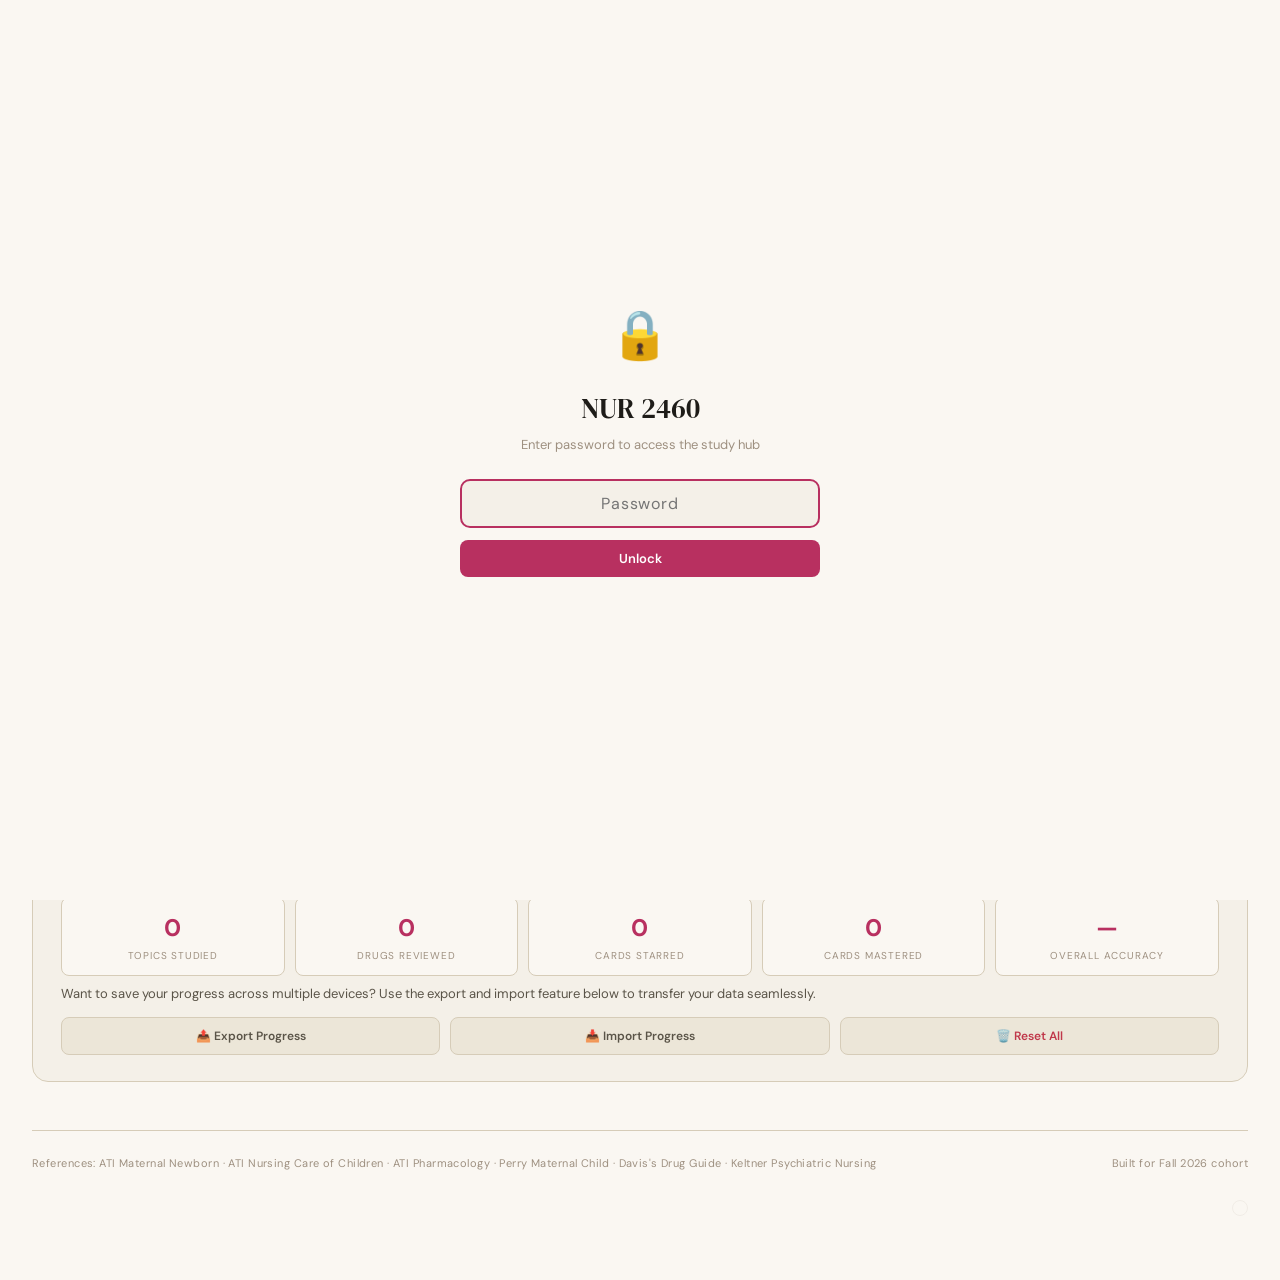
==== index.html @ 28a0376a "Add files via upload" ====
<!DOCTYPE html>
<html lang="en">
<head>
<meta charset="UTF-8">
<meta name="viewport" content="width=device-width, initial-scale=1.0, viewport-fit=cover">
<title>NUR 2460 · Family Nursing Care</title>
<link href="https://fonts.googleapis.com/css2?family=DM+Serif+Display:ital,wght@0,400;1,400&family=DM+Sans:wght@300;400;500;600;700&display=swap" rel="stylesheet">
<style>
:root {
  --bg: #0f1117;
  --surface: #181c27;
  --surface2: #1e2336;
  --border: #2a3050;
  --text: #e8eaf2;
  --text2: #8b92b8;
  --text3: #555e85;
  --accent: #e8527a;
  --accent2: #c97aac;
  --green: #3db87a;
  --red: #e05c6a;
  --amber: #e8a838;
  --teal: #2fbfbf;
}

[data-theme="light"] {
  --bg: #faf7f2;
  --surface: #f4f0e8;
  --surface2: #ece6d8;
  --border: #d6ccb8;
  --text: #1e1c18;
  --text2: #5a5448;
  --text3: #9e9080;
  --accent: #b83060;
  --accent2: #8b3e6e;
  --green: #1a9157;
  --red: #c0384a;
  --amber: #b87418;
  --teal: #177f7f;
}

* { box-sizing: border-box; margin: 0; padding: 0; }

html, body {
  background: var(--bg);
  color: var(--text);
  font-family: 'DM Sans', system-ui, -apple-system, sans-serif;
  min-height: 100vh;
  font-weight: 400;
  line-height: 1.5;
  overflow-x: hidden;
  -webkit-text-size-adjust: 100%;
  transition: background 0.2s, color 0.2s;
}

.bg-deco {
  position: fixed; inset: 0; z-index: 0;
  pointer-events: none; overflow: hidden;
}
.bg-deco::before, .bg-deco::after {
  content: ''; position: absolute;
  border-radius: 50%; filter: blur(120px);
  opacity: 0.18;
}
.bg-deco::before {
  top: -10%; right: -5%;
  width: 500px; height: 500px;
  background: var(--accent);
}
.bg-deco::after {
  bottom: -15%; left: -8%;
  width: 480px; height: 480px;
  background: var(--accent2);
}
[data-theme="light"] .bg-deco::before,
[data-theme="light"] .bg-deco::after { opacity: 0.12; }

.wrap {
  position: relative; z-index: 1;
  max-width:100%;
  margin: 0 auto;
  padding: 48px 32px 64px;
;box-sizing:border-box}

.topbar {
  display: flex;
  justify-content: space-between;
  align-items: center;
  margin-bottom: 60px;
}

.brand {
  display: flex;
  align-items: center;
  gap: 10px;
  font-size: 12px;
  font-weight: 600;
  letter-spacing: 0.12em;
  text-transform: uppercase;
  color: var(--text3);
}
.brand-dot {
  width: 8px; height: 8px;
  border-radius: 50%;
  background: var(--accent);
  box-shadow: 0 0 12px var(--accent);
}

.theme-toggle {
  background: var(--surface);
  border: 1px solid var(--border);
  color: var(--text2);
  padding: 8px 14px;
  border-radius: 999px;
  font-family: inherit;
  font-size: 12px;
  font-weight: 600;
  cursor: pointer;
  display: flex;
  align-items: center;
  gap: 8px;
  letter-spacing: 0.04em;
  transition: all 0.15s;
}
.theme-toggle:hover {
  border-color: var(--accent);
  color: var(--text);
}
.toggle-icon { font-size: 13px; }

.hero {
  margin-bottom: 56px;
}
.course-code {
  font-size: 13px;
  font-weight: 600;
  color: var(--accent);
  letter-spacing: 0.18em;
  text-transform: uppercase;
  margin-bottom: 14px;
}
.hero h1 {
  font-family: 'DM Serif Display', serif;
  font-size: clamp(40px, 6vw, 64px);
  font-weight: 400;
  line-height: 1.05;
  letter-spacing: -0.02em;
  margin-bottom: 16px;
  color: var(--text);
}
.hero h1 em {
  font-style: italic;
  color: var(--accent);
}
.hero .desc {
  font-size: 16px;
  color: var(--text2);
  max-width: 640px;
  line-height: 1.65;
}

.section-label {
  font-size: 11px;
  font-weight: 600;
  letter-spacing: 0.14em;
  text-transform: uppercase;
  color: var(--text3);
  margin-bottom: 18px;
  padding-bottom: 12px;
  border-bottom: 1px solid var(--border);
}

.cards {
  display: grid;
  grid-template-columns: repeat(auto-fit, minmax(280px, 1fr));
  gap: 18px;
  margin-bottom: 48px;
}

.card {
  background: var(--surface);
  border: 1px solid var(--border);
  border-radius: 16px;
  padding: 28px 26px 26px;
  text-decoration: none;
  color: var(--text);
  display: flex;
  flex-direction: column;
  position: relative;
  overflow: hidden;
  transition: all 0.2s;
}
.card::after {
  content: '';
  position: absolute;
  inset: 0;
  border-radius: 16px;
  border: 1px solid transparent;
  pointer-events: none;
  transition: border-color 0.2s;
}
.card:hover {
  transform: translateY(-2px);
  background: var(--surface2);
}
.card:hover::after {
  border-color: var(--accent);
}

.card-icon {
  width: 42px; height: 42px;
  border-radius: 11px;
  display: flex;
  align-items: center;
  justify-content: center;
  font-size: 20px;
  margin-bottom: 18px;
  background: rgba(232, 82, 122, 0.12);
  color: var(--accent);
  border: 1px solid rgba(232, 82, 122, 0.22);
}
[data-theme="light"] .card-icon {
  background: rgba(184, 48, 96, 0.10);
  border-color: rgba(184, 48, 96, 0.22);
}

.card-title {
  font-size: 18px;
  font-weight: 600;
  margin-bottom: 8px;
  color: var(--text);
}
.card-desc {
  font-size: 13.5px;
  color: var(--text2);
  line-height: 1.55;
  margin-bottom: 22px;
  flex: 1;
}

.card-footer {
  display: flex;
  justify-content: space-between;
  align-items: center;
  padding-top: 16px;
  border-top: 1px solid var(--border);
}
.card-meta {
  font-size: 11px;
  font-weight: 600;
  color: var(--text3);
  letter-spacing: 0.08em;
  text-transform: uppercase;
}
.card-arrow {
  font-size: 18px;
  color: var(--text3);
  transition: all 0.2s;
}
.card:hover .card-arrow {
  color: var(--accent);
  transform: translateX(4px);
}

.card.coming-soon {
  opacity: 0.55;
  cursor: not-allowed;
  pointer-events: none;
}
.card.coming-soon .card-icon {
  background: var(--surface2);
  color: var(--text3);
  border-color: var(--border);
}
.coming-pill {
  display: inline-block;
  font-size: 9px;
  font-weight: 700;
  letter-spacing: 0.1em;
  padding: 3px 8px;
  border-radius: 4px;
  background: var(--surface2);
  color: var(--text3);
  border: 1px solid var(--border);
  margin-left: 8px;
  vertical-align: middle;
  text-transform: uppercase;
}

/* Discreet quiz hub link — sits at very bottom of page, only visible when scrolled to bottom */
.secret-circle {
  display: block;
  width: 16px;
  height: 16px;
  border-radius: 50%;
  background: transparent;
  border: 1px solid var(--text3);
  opacity: 0.1;
  text-decoration: none;
  margin: 28px 0 0 auto;
  mix-blend-mode: difference;
  transition: opacity 0.25s, transform 0.25s, border-color 0.25s;
}
.secret-circle:hover {
  opacity: 0.7;
  transform: scale(1.25);
  mix-blend-mode: normal;
  border-color: var(--accent);
}

.exams {
  background: var(--surface);
  border: 1px solid var(--border);
  border-radius: 16px;
  padding: 26px 28px;
  margin-bottom: 32px;
}
.exams-grid {
  display: grid;
  grid-template-columns: repeat(auto-fit, minmax(180px, 1fr));
  gap: 14px;
  margin-top: 16px;
}
.exam-item {
  padding: 14px 16px;
  background: var(--bg);
  border: 1px solid var(--border);
  border-radius: 10px;
}
.exam-num {
  font-size: 10px;
  font-weight: 700;
  letter-spacing: 0.14em;
  text-transform: uppercase;
  color: var(--accent);
  margin-bottom: 6px;
}
.exam-topics {
  font-size: 12px;
  color: var(--text2);
  line-height: 1.5;
}

footer {
  margin-top: 48px;
  padding-top: 24px;
  border-top: 1px solid var(--border);
  display: flex;
  justify-content: space-between;
  align-items: center;
  font-size: 11px;
  color: var(--text3);
  letter-spacing: 0.04em;
  flex-wrap: wrap;
  gap: 8px;
}
footer a {
  color: var(--text2);
  text-decoration: none;
  border-bottom: 1px dotted var(--text3);
}
footer a:hover { color: var(--accent); border-color: var(--accent); }

@media (max-width: 600px) {
  .wrap { padding: 24px 16px 40px; }
  .topbar { margin-bottom: 32px; }
  .hero { margin-bottom: 32px; }
  .exams { padding: 18px 18px; }
  .sync-section { padding: 20px 18px; }
  .card { padding: 24px 22px; }
  .bg-deco::before { width: 280px; height: 280px; filter: blur(80px); }
  .bg-deco::after { width: 260px; height: 260px; filter: blur(80px); }
  .progress-summary { grid-template-columns: repeat(auto-fit, minmax(120px, 1fr)); }
  .sync-row { gap: 8px; }
  .sync-btn { font-size: 11px; padding: 10px 12px; }
}


/* Sync/Progress section */
.sync-section{background:var(--surface);border:1px solid var(--border);border-radius:16px;padding:26px 28px;margin-bottom:32px}
.sync-row{display:flex;gap:10px;margin-top:14px;flex-wrap:wrap}
.sync-btn{background:var(--surface2);border:1px solid var(--border);color:var(--text2);font-family:inherit;font-size:12px;font-weight:600;padding:10px 18px;border-radius:8px;cursor:pointer;transition:all .15s;display:flex;align-items:center;gap:8px;flex:1;justify-content:center}
.sync-btn:hover{border-color:var(--accent);color:var(--accent)}
.sync-btn.danger{color:var(--red)}
.sync-btn.danger:hover{border-color:var(--red)}
.sync-modal{display:none;position:fixed;inset:0;background:rgba(0,0,0,.6);backdrop-filter:blur(4px);z-index:10000;align-items:center;justify-content:center;padding:20px}
.sync-modal.show{display:flex}
.sync-modal-box{background:var(--surface);border:1px solid var(--border);border-radius:16px;padding:28px;max-width:500px;width:100%;max-height:80vh;overflow-y:auto}
.sync-modal-title{font-family:'DM Serif Display',serif;font-size:22px;margin-bottom:6px}
.sync-modal-sub{font-size:12px;color:var(--text3);margin-bottom:16px}
.sync-textarea{width:100%;min-height:120px;background:var(--bg);border:1px solid var(--border);color:var(--text);font-family:'DM Sans',monospace;font-size:11px;padding:12px;border-radius:8px;resize:vertical;outline:0;transition:border-color .2s}
.sync-textarea:focus{border-color:var(--accent)}
.sync-modal-actions{display:flex;gap:8px;margin-top:14px;justify-content:flex-end}
.sync-modal-btn{font-family:inherit;font-size:12px;font-weight:600;padding:8px 20px;border-radius:8px;cursor:pointer;transition:all .15s;border:1px solid var(--border);background:var(--surface2);color:var(--text2)}
.sync-modal-btn:hover{border-color:var(--accent);color:var(--accent)}
.sync-modal-btn.primary{background:var(--accent);border-color:var(--accent);color:#fff}
.sync-modal-btn.primary:hover{opacity:.9}
.sync-status{font-size:11px;margin-top:10px;padding:8px 12px;border-radius:6px;display:none}
.sync-status.success{display:block;background:rgba(61,184,122,.12);color:var(--green);border:1px solid rgba(61,184,122,.25)}
.sync-status.error{display:block;background:rgba(224,92,106,.12);color:var(--red);border:1px solid rgba(224,92,106,.25)}
.progress-summary{margin-top:14px;display:grid;grid-template-columns:repeat(auto-fit,minmax(140px,1fr));gap:10px}
.progress-item{background:var(--bg);border:1px solid var(--border);border-radius:8px;padding:12px 14px;text-align:center}
.progress-item-num{font-size:24px;font-weight:700;color:var(--accent)}
.progress-item-label{font-size:10px;color:var(--text3);margin-top:2px;text-transform:uppercase;letter-spacing:.08em}

/* Password Gate */
.pw-gate{position:fixed;inset:0;background:var(--bg);z-index:9999;display:flex;align-items:center;justify-content:center;flex-direction:column;gap:20px;padding:20px}
.pw-gate.hidden{display:none}
.pw-box{text-align:center;max-width:360px;width:100%}
.pw-emoji{font-size:48px;margin-bottom:16px}
.pw-title{font-family:'DM Serif Display',serif;font-size:28px;color:var(--text);margin-bottom:6px}
.pw-sub{font-size:13px;color:var(--text3);margin-bottom:24px}
.pw-input{width:100%;background:var(--surface);border:2px solid var(--border);color:var(--text);padding:12px 16px;border-radius:10px;font-family:inherit;font-size:16px;outline:0;transition:border-color .2s;text-align:center;letter-spacing:.05em}
.pw-input:focus{border-color:var(--accent)}
.pw-input.wrong{border-color:var(--red);animation:shake .4s}
.pw-btn{margin-top:12px;background:var(--accent);border:none;color:#fff;font-family:inherit;font-size:13px;font-weight:600;padding:10px 32px;border-radius:8px;cursor:pointer;transition:all .15s;width:100%}
.pw-btn:hover{opacity:.9;transform:translateY(-1px)}
.pw-error{font-size:11px;color:var(--red);margin-top:8px;min-height:16px}
@keyframes shake{0%,100%{transform:translateX(0)}20%,60%{transform:translateX(-8px)}40%,80%{transform:translateX(8px)}}
</style>
</head>
<body>
<div class="pw-gate" id="pwGate">
  <div class="pw-box">
    <div class="pw-emoji">🔒</div>
    <div class="pw-title">NUR 2460</div>
    <div class="pw-sub">Enter password to access the study hub</div>
    <input type="password" class="pw-input" id="pwInput" placeholder="Password" onkeydown="if(event.key==='Enter')checkPw()">
    <button class="pw-btn" onclick="checkPw()">Unlock</button>
    <div class="pw-error" id="pwError"></div>
  </div>
</div>

<div class="bg-deco"></div>
<div class="wrap">

  <div class="topbar">
    <div class="brand">
      <span class="brand-dot"></span>
      <span>Study Hub</span>
    </div>
    <button class="theme-toggle" id="themeToggle" onclick="toggleTheme()">
      <span class="toggle-icon" id="themeIcon">☀️</span>
      <span id="themeLabel">Light</span>
    </button>
  </div>

  <div class="hero">
    <div class="course-code">NUR 2460 · Fall 2026</div>
    <h1>Family Nursing <em>Care</em></h1>
    <p class="desc">Obstetric, gynecologic, pediatric, and behavioral health content for the registered nurse providing family-centered care. ATI-aligned with Perry, Davis's Drug Guide, and Keltner supplemental enrichment.</p>
    <p style="font-size:13px;color:var(--text3);margin-top:8px;font-style:italic">Lock in!😴 - Sleepy Ius</p>
  </div>

  <div class="section-label">Study Tools</div>
  <div class="cards">

    <a class="card" href="NUR2460StudyTool.html">
      <div class="card-icon">📚</div>
      <div class="card-title">Study Tool</div>
      <div class="card-desc">42+ clinical topics across Exams 1-4. Six-tab modal system with assessment, diagnostics, PCC, meds &amp; education, and ADPIE. ATI + SUPP sourced with tagged content.</div>
      <div class="card-footer">
        <span class="card-meta">42+ Topics · Exams 1–4</span>
        <span class="card-arrow">→</span>
      </div>
    </a>

    <a class="card" href="NUR2460Flashcards.html">
      <div class="card-icon">🗃️</div>
      <div class="card-title">Flashcards</div>
      <div class="card-desc">195 high-yield Q&amp;A cards with source tags (ATI / SUPP / Both). Browse all in grid view or study with Anki-style swipe cards. Filter by exam and topic.</div>
      <div class="card-footer">
        <span class="card-meta">195 Cards · Grid + Study Mode</span>
        <span class="card-arrow">→</span>
      </div>
    </a>

    <a class="card" href="NUR2460Pharmacology.html">
      <div class="card-icon">💊</div>
      <div class="card-title">Pharmacology</div>
      <div class="card-desc">67 ATI-style drug cards organized by exam with ATI &amp; Davis enrichment. Each card covers action, use, complications, administration, contraindications, nursing interventions, interactions, and client education.</div>
      <div class="card-footer">
        <span class="card-meta">67 Drugs · 19 Categories</span>
        <span class="card-arrow">→</span>
      </div>
    </a>

  </div>

  <div class="sync-section">
    <div class="section-label" style="border:none; padding:0; margin:0;">Progress & Sync</div>
    <div class="progress-summary" id="progressSummary"></div>
    <p style="font-size:13px;color:var(--text2);margin:8px 0 12px;line-height:1.5">Want to save your progress across multiple devices? Use the export and import feature below to transfer your data seamlessly.</p>
    <div class="sync-row">
      <button class="sync-btn" onclick="exportProgress()">📤 Export Progress</button>
      <button class="sync-btn" onclick="showImportModal()">📥 Import Progress</button>
      <button class="sync-btn danger" onclick="confirmReset()">🗑️ Reset All</button>
    </div>
  </div>

  <div class="sync-modal" id="exportModal" onclick="if(event.target===this)this.classList.remove('show')">
    <div class="sync-modal-box">
      <div class="sync-modal-title">Export Progress</div>
      <div class="sync-modal-sub">Copy this code and save it, or paste it on another device to restore your progress.</div>
      <textarea class="sync-textarea" id="exportData" readonly onclick="this.select()"></textarea>
      <div class="sync-modal-actions">
        <button class="sync-modal-btn" onclick="document.getElementById('exportModal').classList.remove('show')">Close</button>
        <button class="sync-modal-btn primary" onclick="copyExport()">📋 Copy to Clipboard</button>
      </div>
      <div class="sync-status" id="exportStatus"></div>
    </div>
  </div>

  <div class="sync-modal" id="importModal" onclick="if(event.target===this)this.classList.remove('show')">
    <div class="sync-modal-box">
      <div class="sync-modal-title">Import Progress</div>
      <div class="sync-modal-sub">Paste your exported progress code below to restore your data on this device.</div>
      <textarea class="sync-textarea" id="importData" placeholder="Paste your progress code here..."></textarea>
      <div class="sync-modal-actions">
        <button class="sync-modal-btn" onclick="document.getElementById('importModal').classList.remove('show')">Cancel</button>
        <button class="sync-modal-btn primary" onclick="importProgress()">📥 Import & Restore</button>
      </div>
      <div class="sync-status" id="importStatus"></div>
    </div>
  </div>

  <footer>
    <div>References: ATI Maternal Newborn · ATI Nursing Care of Children · ATI Pharmacology · Perry Maternal Child · Davis's Drug Guide · Keltner Psychiatric Nursing</div>
    <div>Built for Fall 2026 cohort</div>
  </footer>

  <a class="secret-circle" href="quiz-hub.html" aria-label="Quiz Hub"></a>

</div>

<script>
function toggleTheme() {
  const isLight = document.documentElement.getAttribute('data-theme') === 'light';
  if (isLight) {
    document.documentElement.removeAttribute('data-theme');
    document.getElementById('themeIcon').textContent = '☀️';
    document.getElementById('themeLabel').textContent = 'Light';
    localStorage.setItem('studyTheme', 'dark');
  } else {
    document.documentElement.setAttribute('data-theme', 'light');
    document.getElementById('themeIcon').textContent = '🌙';
    document.getElementById('themeLabel').textContent = 'Dark';
    localStorage.setItem('studyTheme', 'light');
  }
}
(function() {
  const saved = localStorage.getItem('studyTheme');
  const prefersLight = window.matchMedia('(prefers-color-scheme: light)').matches;
  if (saved === 'light' || (!saved && prefersLight)) {
    document.documentElement.setAttribute('data-theme', 'light');
    document.getElementById('themeIcon').textContent = '🌙';
    document.getElementById('themeLabel').textContent = 'Dark';
  }
})();

// Password gate
function checkPw(){
  const input=document.getElementById('pwInput');
  if(input.value==='WakeUpIus'){
    document.getElementById('pwGate').classList.add('hidden');
    sessionStorage.setItem('nur2460_auth','true');
  }else{
    input.classList.add('wrong');
    document.getElementById('pwError').textContent='Wrong password. Try again.';
    setTimeout(()=>input.classList.remove('wrong'),400);
    input.value='';
    input.focus();
  }
}
(function(){
  if(sessionStorage.getItem('nur2460_auth')==='true'){
    document.getElementById('pwGate').classList.add('hidden');
  }else{
    document.getElementById('pwInput').focus();
  }
})();


// ═══ PROGRESS SYNC ═══
const SYNC_KEYS=['studyTheme','nur2460_progress','nur2460_pharm_progress','nur2460_fc_stars','nur2460_fc_mastery','nur2460_fc_accuracy'];

function getProgressStats(){
  let stats={studyTopics:0,pharmDrugs:0,fcStars:0,fcMastered:0,fcAccTotal:0};
  try{
    const sp=JSON.parse(localStorage.getItem('nur2460_progress')||'{}');
    stats.studyTopics=Object.values(sp).filter(v=>v).length;
  }catch(e){}
  try{
    const pp=JSON.parse(localStorage.getItem('nur2460_pharm_progress')||'{}');
    stats.pharmDrugs=Object.values(pp).filter(v=>v).length;
  }catch(e){}
  try{
    const fc=JSON.parse(localStorage.getItem('nur2460_fc_stars')||'{}');
    stats.fcStars=Object.values(fc).filter(v=>v).length;
  }catch(e){}
  try{
    const fm=JSON.parse(localStorage.getItem('nur2460_fc_mastery')||'{}');
    stats.fcMastered=Object.values(fm).filter(v=>v>=3).length;
  }catch(e){}
  try{
    const fa=JSON.parse(localStorage.getItem('nur2460_fc_accuracy')||'{}');
    let tr=0,tt=0;Object.values(fa).forEach(v=>{tr+=v.r||0;tt+=(v.r||0)+(v.w||0)});
    stats.fcAccTotal=tt?Math.round(tr/tt*100):0;
  }catch(e){}
  return stats;
}

function renderProgressSummary(){
  const s=getProgressStats();
  const el=document.getElementById('progressSummary');
  if(!el)return;
  el.innerHTML=
    '<div class="progress-item"><div class="progress-item-num">'+s.studyTopics+'</div><div class="progress-item-label">Topics Studied</div></div>'+
    '<div class="progress-item"><div class="progress-item-num">'+s.pharmDrugs+'</div><div class="progress-item-label">Drugs Reviewed</div></div>'+
    '<div class="progress-item"><div class="progress-item-num">'+s.fcStars+'</div><div class="progress-item-label">Cards Starred</div></div>'+
    '<div class="progress-item"><div class="progress-item-num">'+s.fcMastered+'</div><div class="progress-item-label">Cards Mastered</div></div>'+
    '<div class="progress-item"><div class="progress-item-num">'+(s.fcAccTotal?s.fcAccTotal+'%':'—')+'</div><div class="progress-item-label">Overall Accuracy</div></div>';
}

function exportProgress(){
  const data={};
  data._exportDate=new Date().toISOString();
  data._version='NUR2460_v1';
  SYNC_KEYS.forEach(key=>{
    const val=localStorage.getItem(key);
    if(val!==null) data[key]=val;
  });
  const json=JSON.stringify(data,null,2);
  document.getElementById('exportData').value=json;
  document.getElementById('exportStatus').className='sync-status';
  document.getElementById('exportStatus').textContent='';
  document.getElementById('exportModal').classList.add('show');
}

function copyExport(){
  const ta=document.getElementById('exportData');
  ta.select();
  navigator.clipboard.writeText(ta.value).then(()=>{
    const st=document.getElementById('exportStatus');
    st.className='sync-status success';
    st.textContent='✓ Copied to clipboard! Save this somewhere safe or paste on another device.';
  }).catch(()=>{
    document.execCommand('copy');
    const st=document.getElementById('exportStatus');
    st.className='sync-status success';
    st.textContent='✓ Copied! Save this somewhere safe.';
  });
}

function showImportModal(){
  document.getElementById('importData').value='';
  document.getElementById('importStatus').className='sync-status';
  document.getElementById('importStatus').textContent='';
  document.getElementById('importModal').classList.add('show');
}

function importProgress(){
  const raw=document.getElementById('importData').value.trim();
  const st=document.getElementById('importStatus');
  if(!raw){
    st.className='sync-status error';
    st.textContent='Please paste your progress code first.';
    return;
  }
  try{
    const data=JSON.parse(raw);
    if(!data._version||!data._version.startsWith('NUR2460')){
      st.className='sync-status error';
      st.textContent='Invalid progress code. Make sure you copied the full export.';
      return;
    }
    let restored=0;
    SYNC_KEYS.forEach(key=>{
      if(data[key]!==undefined){
        localStorage.setItem(key,data[key]);
        restored++;
      }
    });
    st.className='sync-status success';
    st.textContent='✓ Restored '+restored+' settings! Originally exported on '+new Date(data._exportDate).toLocaleDateString()+'. Refresh the page to see changes.';
    renderProgressSummary();
  }catch(e){
    st.className='sync-status error';
    st.textContent='Could not parse the progress code. Make sure you copied the entire text.';
  }
}

function confirmReset(){
  if(!confirm('This will erase ALL your study progress, drug reviews, starred cards, mastery tiers, accuracy data, and theme preference. This cannot be undone.\n\nAre you sure?')) return;
  if(!confirm('Really? Export your progress first if you want to save it.')) return;
  SYNC_KEYS.forEach(key=>localStorage.removeItem(key));
  renderProgressSummary();
  alert('All progress has been reset.');
}

// Render on load
renderProgressSummary();
</script>
</body>
</html>
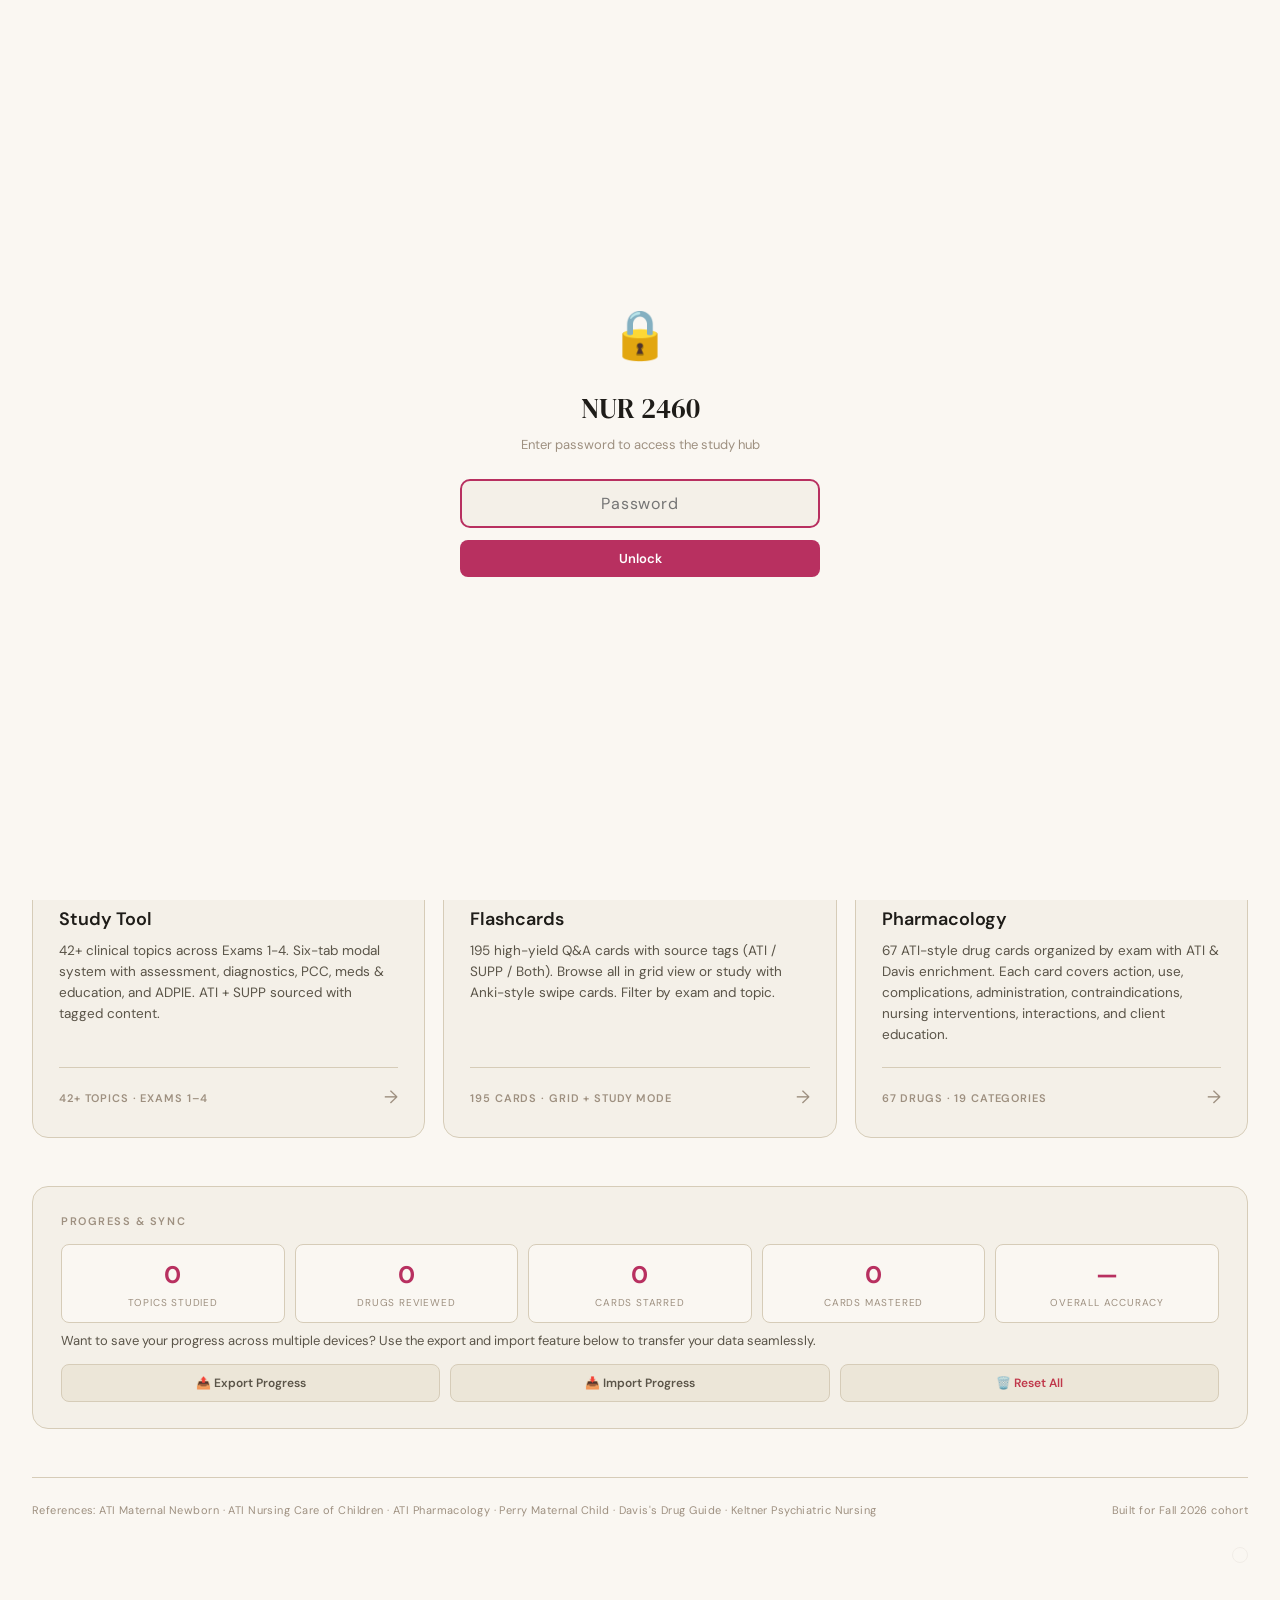
==== commit 02cbcc0e: "Add files via upload" ====
--- a/index.html
+++ b/index.html
@@ -416,6 +416,43 @@
 .pw-btn:hover{opacity:.9;transform:translateY(-1px)}
 .pw-error{font-size:11px;color:var(--red);margin-top:8px;min-height:16px}
 @keyframes shake{0%,100%{transform:translateX(0)}20%,60%{transform:translateX(-8px)}40%,80%{transform:translateX(8px)}}
+
+/* Universal Search */
+.search-wrap{position:relative;margin:24px 0 32px}
+.search-input{width:100%;padding:14px 18px 14px 44px;background:var(--surface);border:1px solid var(--border);border-radius:12px;color:var(--text);font-family:inherit;font-size:16px;outline:none;transition:border-color .15s;box-sizing:border-box}
+.search-input:focus{border-color:var(--accent)}
+.search-input::placeholder{color:var(--text3)}
+.search-icon{position:absolute;left:16px;top:50%;transform:translateY(-50%);font-size:16px;color:var(--text3);pointer-events:none}
+.search-results{position:absolute;top:100%;left:0;right:0;background:var(--surface);border:1px solid var(--border);border-radius:12px;box-shadow:0 8px 32px rgba(0,0,0,.15);max-height:360px;overflow-y:auto;z-index:100;display:none;margin-top:6px}
+.search-results.show{display:block}
+.sr-item{display:flex;align-items:center;gap:12px;padding:12px 16px;cursor:pointer;transition:background .1s;text-decoration:none;color:inherit;border-bottom:1px solid var(--border)}
+.sr-item:last-child{border-bottom:none}
+.sr-item:hover{background:var(--surface2)}
+.sr-type{font-size:9px;font-weight:700;letter-spacing:.08em;text-transform:uppercase;padding:3px 8px;border-radius:4px;flex-shrink:0}
+.sr-type.topic{background:rgba(59,130,246,.15);color:#3b82f6}
+.sr-type.drug{background:rgba(232,82,122,.15);color:#e8527a}
+.sr-name{font-size:14px;font-weight:500;color:var(--text);flex:1}
+.sr-arrow{font-size:14px;color:var(--text3);flex-shrink:0}
+.sr-empty{padding:24px;text-align:center;color:var(--text3);font-size:13px;font-style:italic}
+
+/* Weak Spots Dashboard */
+.weak-spots{margin-bottom:8px}
+.ws-grid{display:grid;grid-template-columns:repeat(auto-fit,minmax(260px,1fr));gap:12px}
+.ws-card{background:var(--surface);border:1px solid var(--border);border-radius:12px;padding:18px 20px;transition:all .15s}
+.ws-card:hover{border-color:var(--accent);box-shadow:0 2px 12px rgba(0,0,0,.06)}
+.ws-card-header{display:flex;align-items:center;justify-content:space-between;margin-bottom:10px}
+.ws-card-title{font-size:13px;font-weight:700;color:var(--text);display:flex;align-items:center;gap:8px}
+.ws-card-count{font-size:22px;font-weight:700;color:var(--accent)}
+.ws-card-subtitle{font-size:12px;color:var(--text3);margin-bottom:12px}
+.ws-items{display:flex;flex-wrap:wrap;gap:6px}
+.ws-item{display:inline-block;padding:5px 12px;background:var(--bg);border:1px solid var(--border);border-radius:6px;font-size:11px;color:var(--text2);text-decoration:none;font-weight:500;transition:all .15s;max-width:200px;overflow:hidden;text-overflow:ellipsis;white-space:nowrap}
+.ws-item:hover{background:var(--accent);color:#fff;border-color:var(--accent)}
+.ws-item.warn{border-color:rgba(245,158,11,.4);color:#f59e0b}
+.ws-item.warn:hover{background:#f59e0b;color:#fff;border-color:#f59e0b}
+.ws-item.danger{border-color:rgba(239,68,68,.3);color:#ef4444}
+.ws-item.danger:hover{background:#ef4444;color:#fff;border-color:#ef4444}
+.ws-empty{padding:20px;text-align:center;color:var(--text3);font-size:13px;font-style:italic}
+@media (max-width:600px){.ws-grid{grid-template-columns:1fr}}
 </style>
 </head>
 <body>
@@ -449,6 +486,19 @@
     <h1>Family Nursing <em>Care</em></h1>
     <p class="desc">Obstetric, gynecologic, pediatric, and behavioral health content for the registered nurse providing family-centered care. ATI-aligned with Perry, Davis's Drug Guide, and Keltner supplemental enrichment.</p>
     <p style="font-size:13px;color:var(--text3);margin-top:8px;font-style:italic">Lock in!😴 - Sleepy Ius</p>
+  </div>
+
+
+  <div class="search-wrap">
+    <span class="search-icon">🔍</span>
+    <input class="search-input" id="hubSearch" type="text" placeholder="Search topics, drugs, flashcards..." autocomplete="off" oninput="hubSearchHandler(this.value)">
+    <div class="search-results" id="hubResults"></div>
+  </div>
+
+
+  <div class="weak-spots" id="weakSpots" style="display:none">
+    <div class="section-label">📋 Focus Areas</div>
+    <div class="ws-grid" id="wsGrid"></div>
   </div>
 
   <div class="section-label">Study Tools</div>
@@ -581,7 +631,7 @@
 
 
 // ═══ PROGRESS SYNC ═══
-const SYNC_KEYS=['studyTheme','nur2460_progress','nur2460_pharm_progress','nur2460_fc_stars','nur2460_fc_mastery','nur2460_fc_accuracy'];
+const SYNC_KEYS=['studyTheme','nur2460_progress','nur2460_pharm_progress','nur2460_fc_stars','nur2460_fc_mastery','nur2460_fc_accuracy','nur2460_fc_schedule'];
 
 function getProgressStats(){
   let stats={studyTopics:0,pharmDrugs:0,fcStars:0,fcMastered:0,fcAccTotal:0};
@@ -683,6 +733,7 @@
     st.className='sync-status success';
     st.textContent='✓ Restored '+restored+' settings! Originally exported on '+new Date(data._exportDate).toLocaleDateString()+'. Refresh the page to see changes.';
     renderProgressSummary();
+    renderWeakSpots();
   }catch(e){
     st.className='sync-status error';
     st.textContent='Could not parse the progress code. Make sure you copied the entire text.';
@@ -699,6 +750,194 @@
 
 // Render on load
 renderProgressSummary();
+
+// ── Universal Search ──────────────────────
+const SEARCH_INDEX = [{"type": "topic", "id": "adapt", "name": "Expected Physiological Changes During Pregnancy", "search": "expected physiological changes during pregnancy", "url": "NUR2460StudyTool.html?topic=adapt"}, {"type": "topic", "id": "prenatal_care", "name": "Prenatal Care", "search": "prenatal care", "url": "NUR2460StudyTool.html?topic=prenatal_care"}, {"type": "topic", "id": "nutrition_pregnancy", "name": "Nutrition During Pregnancy", "search": "nutrition during pregnancy", "url": "NUR2460StudyTool.html?topic=nutrition_pregnancy"}, {"type": "topic", "id": "fetal_assessment", "name": "Assessment of Fetal Well-Being", "search": "assessment of fetal well-being", "url": "NUR2460StudyTool.html?topic=fetal_assessment"}, {"type": "topic", "id": "labor_stages", "name": "Labor and Delivery Processes", "search": "labor and delivery processes", "url": "NUR2460StudyTool.html?topic=labor_stages"}, {"type": "topic", "id": "fetal_monitor_pain", "name": "Pain Management & Fetal Assessment During Labor", "search": "pain management & fetal assessment during labor", "url": "NUR2460StudyTool.html?topic=fetal_monitor_pain"}, {"type": "topic", "id": "nursing_birth", "name": "Nursing Care During Stages of Labor", "search": "nursing care during stages of labor", "url": "NUR2460StudyTool.html?topic=nursing_birth"}, {"type": "topic", "id": "newborn_assess", "name": "Newborn Assessment", "search": "newborn assessment", "url": "NUR2460StudyTool.html?topic=newborn_assess"}, {"type": "topic", "id": "newborn_care", "name": "Nursing Care of Newborns & Newborn Nutrition", "search": "nursing care of newborns & newborn nutrition", "url": "NUR2460StudyTool.html?topic=newborn_care"}, {"type": "topic", "id": "pp_physical", "name": "Postpartum Physiological Adaptations", "search": "postpartum physiological adaptations", "url": "NUR2460StudyTool.html?topic=pp_physical"}, {"type": "topic", "id": "pp_psychosocial", "name": "Baby-Friendly Care & Discharge Teaching", "search": "baby-friendly care & discharge teaching", "url": "NUR2460StudyTool.html?topic=pp_psychosocial"}, {"type": "topic", "id": "bleeding_preg", "name": "Bleeding During Pregnancy", "search": "bleeding during pregnancy", "url": "NUR2460StudyTool.html?topic=bleeding_preg"}, {"type": "topic", "id": "infections_preg", "name": "Maternal Infections", "search": "maternal infections", "url": "NUR2460StudyTool.html?topic=infections_preg"}, {"type": "topic", "id": "medical_conditions", "name": "Cervical Insufficiency, HG, Anemia, GDM, Gestational HTN", "search": "cervical insufficiency, hg, anemia, gdm, gestational htn", "url": "NUR2460StudyTool.html?topic=medical_conditions"}, {"type": "topic", "id": "preterm_prom", "name": "Early Onset of Labor", "search": "early onset of labor", "url": "NUR2460StudyTool.html?topic=preterm_prom"}, {"type": "topic", "id": "therapeutic_proc", "name": "Therapeutic Procedures to Assist with Labor and Delivery", "search": "therapeutic procedures to assist with labor and delivery", "url": "NUR2460StudyTool.html?topic=therapeutic_proc"}, {"type": "topic", "id": "labor_comp", "name": "Complications Related to the Labor Process", "search": "complications related to the labor process", "url": "NUR2460StudyTool.html?topic=labor_comp"}, {"type": "topic", "id": "newborn_comp", "name": "Assessment and Management of Newborn Complications", "search": "assessment and management of newborn complications", "url": "NUR2460StudyTool.html?topic=newborn_comp"}, {"type": "topic", "id": "pp_disorders", "name": "PP Hemorrhage, DVT/PE, Infections, Depression", "search": "pp hemorrhage, dvt/pe, infections, depression", "url": "NUR2460StudyTool.html?topic=pp_disorders"}, {"type": "topic", "id": "contraception", "name": "Family Planning Methods", "search": "family planning methods", "url": "NUR2460StudyTool.html?topic=contraception"}, {"type": "topic", "id": "growth_dev", "name": "Health Promotion: Infant through Adolescent", "search": "health promotion: infant through adolescent", "url": "NUR2460StudyTool.html?topic=growth_dev"}, {"type": "topic", "id": "peds_gi", "name": "Infectious, Structural & Inflammatory GI", "search": "infectious, structural & inflammatory gi", "url": "NUR2460StudyTool.html?topic=peds_gi"}, {"type": "topic", "id": "peds_integ", "name": "Skin Infections, Dermatitis & Burns", "search": "skin infections, dermatitis & burns", "url": "NUR2460StudyTool.html?topic=peds_integ"}, {"type": "topic", "id": "neuro_acute", "name": "Meningitis, Reye Syndrome, Encephalitis, ICP", "search": "meningitis, reye syndrome, encephalitis, icp", "url": "NUR2460StudyTool.html?topic=neuro_acute"}, {"type": "topic", "id": "seizures", "name": "Febrile Seizures, Epilepsy, Status Epilepticus", "search": "febrile seizures, epilepsy, status epilepticus", "url": "NUR2460StudyTool.html?topic=seizures"}, {"type": "topic", "id": "head_injury", "name": "Concussion, Skull Fractures, ICP", "search": "concussion, skull fractures, icp", "url": "NUR2460StudyTool.html?topic=head_injury"}, {"type": "topic", "id": "resp_acute", "name": "Croup, Epiglottitis, RSV, Pneumonia", "search": "croup, epiglottitis, rsv, pneumonia", "url": "NUR2460StudyTool.html?topic=resp_acute"}, {"type": "topic", "id": "asthma", "name": "Classification, Triggers, Peak Flow, Action Plan", "search": "classification, triggers, peak flow, action plan", "url": "NUR2460StudyTool.html?topic=asthma"}, {"type": "topic", "id": "cystic_fibrosis", "name": "Sweat Chloride, Pancreatic Enzymes, CPT", "search": "sweat chloride, pancreatic enzymes, cpt", "url": "NUR2460StudyTool.html?topic=cystic_fibrosis"}, {"type": "topic", "id": "cardio_peds", "name": "CHD, Heart Failure, Kawasaki, Rheumatic Fever", "search": "chd, heart failure, kawasaki, rheumatic fever", "url": "NUR2460StudyTool.html?topic=cardio_peds"}, {"type": "topic", "id": "heme_peds", "name": "Sickle Cell, Anemia, Hemophilia, Leukemia", "search": "sickle cell, anemia, hemophilia, leukemia", "url": "NUR2460StudyTool.html?topic=heme_peds"}, {"type": "topic", "id": "fractures", "name": "Types, Casting, Traction, Compartment Syndrome", "search": "types, casting, traction, compartment syndrome", "url": "NUR2460StudyTool.html?topic=fractures"}, {"type": "topic", "id": "msk_congenital", "name": "DDH, Clubfoot, Scoliosis, CP, Duchenne", "search": "ddh, clubfoot, scoliosis, cp, duchenne", "url": "NUR2460StudyTool.html?topic=msk_congenital"}, {"type": "topic", "id": "endo_peds", "name": "Type 1 DM, DKA, Hypothyroidism, Growth Hormone", "search": "type 1 dm, dka, hypothyroidism, growth hormone", "url": "NUR2460StudyTool.html?topic=endo_peds"}, {"type": "topic", "id": "gu_peds", "name": "Enuresis, UTIs, Structural GU Defects", "search": "enuresis, utis, structural gu defects", "url": "NUR2460StudyTool.html?topic=gu_peds"}, {"type": "topic", "id": "renal_peds", "name": "Glomerulonephritis, Nephrotic Syndrome, HUS, Renal Failure", "search": "glomerulonephritis, nephrotic syndrome, hus, renal failure", "url": "NUR2460StudyTool.html?topic=renal_peds"}, {"type": "topic", "id": "immunizations", "name": "Childhood Vaccine Schedule, Contraindications, Adverse Effects", "search": "childhood vaccine schedule, contraindications, adverse effects", "url": "NUR2460StudyTool.html?topic=immunizations"}, {"type": "topic", "id": "communicable_diseases", "name": "Measles, Mumps, Rubella, Varicella, Pertussis, Fifth Disease", "search": "measles, mumps, rubella, varicella, pertussis, fifth disease", "url": "NUR2460StudyTool.html?topic=communicable_diseases"}, {"type": "topic", "id": "peds_cancer", "name": "Wilms Tumor, Neuroblastoma, Leukemia, Bone Cancers, Chemo Care", "search": "wilms tumor, neuroblastoma, leukemia, bone cancers, chemo care", "url": "NUR2460StudyTool.html?topic=peds_cancer"}, {"type": "topic", "id": "abuse_neglect", "name": "Physical/Sexual/Emotional Abuse, Mandatory Reporting, Documentation", "search": "physical/sexual/emotional abuse, mandatory reporting, documentation", "url": "NUR2460StudyTool.html?topic=abuse_neglect"}, {"type": "topic", "id": "child_adolescent_mh", "name": "ADHD, Autism, ODD, Conduct Disorder, Eating Disorders", "search": "adhd, autism, odd, conduct disorder, eating disorders", "url": "NUR2460StudyTool.html?topic=child_adolescent_mh"}, {"type": "topic", "id": "mood_disorders", "name": "Depression, Suicide, Bipolar, Lithium", "search": "depression, suicide, bipolar, lithium", "url": "NUR2460StudyTool.html?topic=mood_disorders"}, {"type": "drug", "id": "oxytocin_ind", "name": "Oxytocin (Induction)", "search": "oxytocin (induction)", "url": "NUR2460Pharmacology.html?drug=oxytocin_ind"}, {"type": "drug", "id": "oxytocin_pp", "name": "Oxytocin (Postpartum)", "search": "oxytocin (postpartum)", "url": "NUR2460Pharmacology.html?drug=oxytocin_pp"}, {"type": "drug", "id": "mag_sulfate", "name": "Magnesium Sulfate", "search": "magnesium sulfate", "url": "NUR2460Pharmacology.html?drug=mag_sulfate"}, {"type": "drug", "id": "methergine", "name": "Methergine", "search": "methergine", "url": "NUR2460Pharmacology.html?drug=methergine"}, {"type": "drug", "id": "carboprost", "name": "Carboprost (Hemabate)", "search": "carboprost (hemabate)", "url": "NUR2460Pharmacology.html?drug=carboprost"}, {"type": "drug", "id": "misoprostol_rip", "name": "Misoprostol (Ripening)", "search": "misoprostol (ripening)", "url": "NUR2460Pharmacology.html?drug=misoprostol_rip"}, {"type": "drug", "id": "misoprostol_pp", "name": "Misoprostol (PPH)", "search": "misoprostol (pph)", "url": "NUR2460Pharmacology.html?drug=misoprostol_pp"}, {"type": "drug", "id": "dinoprostone", "name": "Dinoprostone (Cervidil)", "search": "dinoprostone (cervidil)", "url": "NUR2460Pharmacology.html?drug=dinoprostone"}, {"type": "drug", "id": "terbutaline", "name": "Terbutaline", "search": "terbutaline", "url": "NUR2460Pharmacology.html?drug=terbutaline"}, {"type": "drug", "id": "nifedipine", "name": "Nifedipine", "search": "nifedipine", "url": "NUR2460Pharmacology.html?drug=nifedipine"}, {"type": "drug", "id": "indomethacin", "name": "Indomethacin", "search": "indomethacin", "url": "NUR2460Pharmacology.html?drug=indomethacin"}, {"type": "drug", "id": "betamethasone", "name": "Betamethasone", "search": "betamethasone", "url": "NUR2460Pharmacology.html?drug=betamethasone"}, {"type": "drug", "id": "hydralazine", "name": "Hydralazine", "search": "hydralazine", "url": "NUR2460Pharmacology.html?drug=hydralazine"}, {"type": "drug", "id": "labetalol", "name": "Labetalol", "search": "labetalol", "url": "NUR2460Pharmacology.html?drug=labetalol"}, {"type": "drug", "id": "methotrexate", "name": "Methotrexate", "search": "methotrexate", "url": "NUR2460Pharmacology.html?drug=methotrexate"}, {"type": "drug", "id": "rhogam", "name": "RhoGAM", "search": "rhogam", "url": "NUR2460Pharmacology.html?drug=rhogam"}, {"type": "drug", "id": "folic_acid", "name": "Folic Acid", "search": "folic acid", "url": "NUR2460Pharmacology.html?drug=folic_acid"}, {"type": "drug", "id": "iron_supp", "name": "Iron Supplement", "search": "iron supplement", "url": "NUR2460Pharmacology.html?drug=iron_supp"}, {"type": "drug", "id": "calcium_supp", "name": "Calcium Supplement", "search": "calcium supplement", "url": "NUR2460Pharmacology.html?drug=calcium_supp"}, {"type": "drug", "id": "heparin_pp", "name": "Heparin/Enoxaparin", "search": "heparin/enoxaparin", "url": "NUR2460Pharmacology.html?drug=heparin_pp"}, {"type": "drug", "id": "warfarin_pp", "name": "Warfarin", "search": "warfarin", "url": "NUR2460Pharmacology.html?drug=warfarin_pp"}, {"type": "drug", "id": "opioid_analgesics", "name": "Opioid Analgesics", "search": "opioid analgesics", "url": "NUR2460Pharmacology.html?drug=opioid_analgesics"}, {"type": "drug", "id": "epidural", "name": "Epidural", "search": "epidural", "url": "NUR2460Pharmacology.html?drug=epidural"}, {"type": "drug", "id": "spinal", "name": "Spinal Anesthesia", "search": "spinal anesthesia", "url": "NUR2460Pharmacology.html?drug=spinal"}, {"type": "drug", "id": "pudendal", "name": "Pudendal Block", "search": "pudendal block", "url": "NUR2460Pharmacology.html?drug=pudendal"}, {"type": "drug", "id": "naloxone", "name": "Naloxone (Narcan)", "search": "naloxone (narcan)", "url": "NUR2460Pharmacology.html?drug=naloxone"}, {"type": "drug", "id": "sertraline_pp", "name": "Sertraline (Zoloft)", "search": "sertraline (zoloft)", "url": "NUR2460Pharmacology.html?drug=sertraline_pp"}, {"type": "drug", "id": "coc", "name": "Combined Oral Contraceptives", "search": "combined oral contraceptives", "url": "NUR2460Pharmacology.html?drug=coc"}, {"type": "drug", "id": "depo_provera", "name": "Depo-Provera", "search": "depo-provera", "url": "NUR2460Pharmacology.html?drug=depo_provera"}, {"type": "drug", "id": "clomiphene", "name": "Clomiphene (Clomid)", "search": "clomiphene (clomid)", "url": "NUR2460Pharmacology.html?drug=clomiphene"}, {"type": "drug", "id": "erythromycin_eye", "name": "Erythromycin Eye Ointment", "search": "erythromycin eye ointment", "url": "NUR2460Pharmacology.html?drug=erythromycin_eye"}, {"type": "drug", "id": "vitamin_k", "name": "Vitamin K", "search": "vitamin k", "url": "NUR2460Pharmacology.html?drug=vitamin_k"}, {"type": "drug", "id": "hep_b_vax", "name": "Hepatitis B Vaccine", "search": "hepatitis b vaccine", "url": "NUR2460Pharmacology.html?drug=hep_b_vax"}, {"type": "drug", "id": "surfactant", "name": "Surfactant", "search": "surfactant", "url": "NUR2460Pharmacology.html?drug=surfactant"}, {"type": "drug", "id": "nas_meds", "name": "NAS Medications", "search": "nas medications", "url": "NUR2460Pharmacology.html?drug=nas_meds"}, {"type": "drug", "id": "acyclovir", "name": "Acyclovir", "search": "acyclovir", "url": "NUR2460Pharmacology.html?drug=acyclovir"}, {"type": "drug", "id": "metronidazole", "name": "Metronidazole (Flagyl)", "search": "metronidazole (flagyl)", "url": "NUR2460Pharmacology.html?drug=metronidazole"}, {"type": "drug", "id": "permethrin", "name": "Permethrin", "search": "permethrin", "url": "NUR2460Pharmacology.html?drug=permethrin"}, {"type": "drug", "id": "silvadene", "name": "Silver Sulfadiazine", "search": "silver sulfadiazine", "url": "NUR2460Pharmacology.html?drug=silvadene"}, {"type": "drug", "id": "isotretinoin", "name": "Isotretinoin (Accutane)", "search": "isotretinoin (accutane)", "url": "NUR2460Pharmacology.html?drug=isotretinoin"}, {"type": "drug", "id": "griseofulvin", "name": "Griseofulvin", "search": "griseofulvin", "url": "NUR2460Pharmacology.html?drug=griseofulvin"}, {"type": "drug", "id": "phenytoin_e3", "name": "Phenytoin (Dilantin)", "search": "phenytoin (dilantin)", "url": "NUR2460Pharmacology.html?drug=phenytoin_e3"}, {"type": "drug", "id": "carbamazepine", "name": "Carbamazepine (Tegretol)", "search": "carbamazepine (tegretol)", "url": "NUR2460Pharmacology.html?drug=carbamazepine"}, {"type": "drug", "id": "valproic_acid", "name": "Valproic Acid (Depakote)", "search": "valproic acid (depakote)", "url": "NUR2460Pharmacology.html?drug=valproic_acid"}, {"type": "drug", "id": "phenobarbital_e3", "name": "Phenobarbital", "search": "phenobarbital", "url": "NUR2460Pharmacology.html?drug=phenobarbital_e3"}, {"type": "drug", "id": "lorazepam_e3", "name": "Lorazepam (Ativan)", "search": "lorazepam (ativan)", "url": "NUR2460Pharmacology.html?drug=lorazepam_e3"}, {"type": "drug", "id": "albuterol", "name": "Albuterol", "search": "albuterol", "url": "NUR2460Pharmacology.html?drug=albuterol"}, {"type": "drug", "id": "fluticasone", "name": "Fluticasone", "search": "fluticasone", "url": "NUR2460Pharmacology.html?drug=fluticasone"}, {"type": "drug", "id": "montelukast", "name": "Montelukast (Singulair)", "search": "montelukast (singulair)", "url": "NUR2460Pharmacology.html?drug=montelukast"}, {"type": "drug", "id": "pancrelipase", "name": "Pancrelipase (Creon)", "search": "pancrelipase (creon)", "url": "NUR2460Pharmacology.html?drug=pancrelipase"}, {"type": "drug", "id": "dornase_alfa", "name": "Dornase Alfa (Pulmozyme)", "search": "dornase alfa (pulmozyme)", "url": "NUR2460Pharmacology.html?drug=dornase_alfa"}, {"type": "drug", "id": "digoxin_e3", "name": "Digoxin", "search": "digoxin", "url": "NUR2460Pharmacology.html?drug=digoxin_e3"}, {"type": "drug", "id": "furosemide_e3", "name": "Furosemide (Lasix)", "search": "furosemide (lasix)", "url": "NUR2460Pharmacology.html?drug=furosemide_e3"}, {"type": "drug", "id": "hydroxyurea", "name": "Hydroxyurea", "search": "hydroxyurea", "url": "NUR2460Pharmacology.html?drug=hydroxyurea"}, {"type": "drug", "id": "kayexalate", "name": "Kayexalate (SPS)", "search": "kayexalate (sps)", "url": "NUR2460Pharmacology.html?drug=kayexalate"}, {"type": "drug", "id": "insulin_peds", "name": "Insulin (Pediatric)", "search": "insulin (pediatric)", "url": "NUR2460Pharmacology.html?drug=insulin_peds"}, {"type": "drug", "id": "levothyroxine_e3", "name": "Levothyroxine", "search": "levothyroxine", "url": "NUR2460Pharmacology.html?drug=levothyroxine_e3"}, {"type": "drug", "id": "prednisone_e4", "name": "Prednisone", "search": "prednisone", "url": "NUR2460Pharmacology.html?drug=prednisone_e4"}, {"type": "drug", "id": "ors", "name": "Oral Rehydration Solution", "search": "oral rehydration solution", "url": "NUR2460Pharmacology.html?drug=ors"}, {"type": "drug", "id": "ondansetron_e4", "name": "Ondansetron (Zofran)", "search": "ondansetron (zofran)", "url": "NUR2460Pharmacology.html?drug=ondansetron_e4"}, {"type": "drug", "id": "vincristine", "name": "Vincristine", "search": "vincristine", "url": "NUR2460Pharmacology.html?drug=vincristine"}, {"type": "drug", "id": "filgrastim", "name": "Filgrastim (Neupogen)", "search": "filgrastim (neupogen)", "url": "NUR2460Pharmacology.html?drug=filgrastim"}, {"type": "drug", "id": "methylphenidate", "name": "Methylphenidate (Ritalin)", "search": "methylphenidate (ritalin)", "url": "NUR2460Pharmacology.html?drug=methylphenidate"}, {"type": "drug", "id": "lithium_e4", "name": "Lithium", "search": "lithium", "url": "NUR2460Pharmacology.html?drug=lithium_e4"}, {"type": "drug", "id": "fluoxetine_e4", "name": "Fluoxetine (Prozac)", "search": "fluoxetine (prozac)", "url": "NUR2460Pharmacology.html?drug=fluoxetine_e4"}, {"type": "drug", "id": "risperidone_e4", "name": "Risperidone (Risperdal)", "search": "risperidone (risperdal)", "url": "NUR2460Pharmacology.html?drug=risperidone_e4"}, {"type": "drug", "id": "lamotrigine_e4", "name": "Lamotrigine (Lamictal)", "search": "lamotrigine (lamictal)", "url": "NUR2460Pharmacology.html?drug=lamotrigine_e4"}];
+
+function hubSearchHandler(q){
+  const box = document.getElementById('hubResults');
+  q = q.trim().toLowerCase();
+  if(q.length < 2){ box.classList.remove('show'); box.innerHTML = ''; return; }
+  
+  const results = SEARCH_INDEX.filter(function(e){
+    return e.search.indexOf(q) !== -1 || e.name.toLowerCase().indexOf(q) !== -1;
+  }).slice(0, 12);
+  
+  if(results.length === 0){
+    box.innerHTML = '<div class="sr-empty">No results for "' + q.replace(/</g,'&lt;') + '"</div>';
+    box.classList.add('show');
+    return;
+  }
+  
+  box.innerHTML = results.map(function(r){
+    const typeClass = r.type === 'drug' ? 'drug' : 'topic';
+    const typeLabel = r.type === 'drug' ? 'Drug' : 'Topic';
+    return '<a class="sr-item" href="' + r.url + '">'
+      + '<span class="sr-type ' + typeClass + '">' + typeLabel + '</span>'
+      + '<span class="sr-name">' + r.name + '</span>'
+      + '<span class="sr-arrow">→</span>'
+      + '</a>';
+  }).join('');
+  box.classList.add('show');
+}
+
+// Close search on click outside
+document.addEventListener('click', function(e){
+  const wrap = document.querySelector('.search-wrap');
+  if(wrap && !wrap.contains(e.target)){
+    document.getElementById('hubResults').classList.remove('show');
+  }
+});
+
+// Close on Escape
+document.addEventListener('keydown', function(e){
+  if(e.key === 'Escape'){
+    document.getElementById('hubResults').classList.remove('show');
+    document.getElementById('hubSearch').blur();
+  }
+});
+
+
+// ── Weak Spots Dashboard ──────────────────
+function renderWeakSpots(){
+  const el = document.getElementById('wsGrid');
+  const container = document.getElementById('weakSpots');
+  if(!el || !container) return;
+
+  let cards = [];
+
+  // 1. Unmastered study topics
+  try {
+    const sp = JSON.parse(localStorage.getItem('nur2460_progress')||'{}');
+    const topics = SEARCH_INDEX.filter(e => e.type === 'topic');
+    const unmastered = topics.filter(t => {
+      const v = sp[t.id];
+      return !v || v < 2; // 0=unread, 1=reviewed, 2=mastered
+    });
+    if(unmastered.length > 0){
+      const reviewed = unmastered.filter(t => sp[t.id] === 1);
+      const untouched = unmastered.filter(t => !sp[t.id]);
+      // Show untouched first, then reviewed
+      const sorted = untouched.concat(reviewed).slice(0, 6);
+      cards.push({
+        icon: '📚',
+        title: 'Topics to Master',
+        count: unmastered.length,
+        subtitle: unmastered.length + ' of ' + topics.length + ' topics not yet mastered',
+        items: sorted.map(t => ({
+          name: t.name,
+          url: t.url,
+          cls: sp[t.id] === 1 ? 'warn' : ''
+        }))
+      });
+    }
+  } catch(e){}
+
+  // 2. Unmastered drugs
+  try {
+    const pp = JSON.parse(localStorage.getItem('nur2460_pharm_progress')||'{}');
+    const drugs = SEARCH_INDEX.filter(e => e.type === 'drug');
+    const unmastered = drugs.filter(d => {
+      const v = pp[d.id];
+      return !v || v < 2;
+    });
+    if(unmastered.length > 0){
+      const reviewed = unmastered.filter(d => pp[d.id] === 1);
+      const untouched = unmastered.filter(d => !pp[d.id]);
+      const sorted = untouched.concat(reviewed).slice(0, 6);
+      cards.push({
+        icon: '💊',
+        title: 'Drugs to Master',
+        count: unmastered.length,
+        subtitle: unmastered.length + ' of ' + drugs.length + ' drugs not yet mastered',
+        items: sorted.map(d => ({
+          name: d.name,
+          url: d.url,
+          cls: pp[d.id] === 1 ? 'warn' : ''
+        }))
+      });
+    }
+  } catch(e){}
+
+  // 3. Lowest accuracy flashcard topics
+  try {
+    const fa = JSON.parse(localStorage.getItem('nur2460_fc_accuracy')||'{}');
+    const topicAccs = [];
+    Object.keys(fa).forEach(topic => {
+      const r = fa[topic].r || 0;
+      const w = fa[topic].w || 0;
+      const total = r + w;
+      if(total >= 3){ // need at least 3 attempts to be meaningful
+        const pct = Math.round(r / total * 100);
+        topicAccs.push({topic: topic, pct: pct, total: total});
+      }
+    });
+    topicAccs.sort(function(a,b){ return a.pct - b.pct; });
+    const weak = topicAccs.filter(t => t.pct < 80).slice(0, 6);
+    if(weak.length > 0){
+      cards.push({
+        icon: '🎯',
+        title: 'Weakest Flashcard Topics',
+        count: weak.length,
+        subtitle: 'Topics with accuracy below 80%',
+        items: weak.map(t => ({
+          name: t.topic + ' (' + t.pct + '%)',
+          url: 'NUR2460Flashcards.html',
+          cls: t.pct < 50 ? 'danger' : 'warn'
+        }))
+      });
+    }
+  } catch(e){}
+
+  // 4. Cards due today
+  try {
+    const sched = JSON.parse(localStorage.getItem('nur2460_fc_schedule')||'{}');
+    const now = Date.now();
+    let dueCount = 0;
+    Object.values(sched).forEach(dueAt => {
+      if(dueAt && dueAt <= now) dueCount++;
+    });
+    if(dueCount > 0){
+      cards.push({
+        icon: '📅',
+        title: 'Due for Review',
+        count: dueCount,
+        subtitle: dueCount + ' flashcard' + (dueCount > 1 ? 's' : '') + ' due today',
+        items: [{
+          name: 'Start review session →',
+          url: 'NUR2460Flashcards.html',
+          cls: 'warn'
+        }]
+      });
+    }
+  } catch(e){}
+
+  // Render
+  if(cards.length === 0){
+    container.style.display = 'none';
+    return;
+  }
+
+  container.style.display = '';
+  el.innerHTML = cards.map(function(card){
+    return '<div class="ws-card">'
+      + '<div class="ws-card-header">'
+      +   '<span class="ws-card-title">' + card.icon + ' ' + card.title + '</span>'
+      +   '<span class="ws-card-count">' + card.count + '</span>'
+      + '</div>'
+      + '<div class="ws-card-subtitle">' + card.subtitle + '</div>'
+      + '<div class="ws-items">'
+      +   card.items.map(function(item){
+            return '<a class="ws-item ' + (item.cls||'') + '" href="' + item.url + '">' + item.name + '</a>';
+          }).join('')
+      + '</div>'
+      + '</div>';
+  }).join('');
+}
+
+// Render on load
+renderWeakSpots();
+
 </script>
 </body>
 </html>
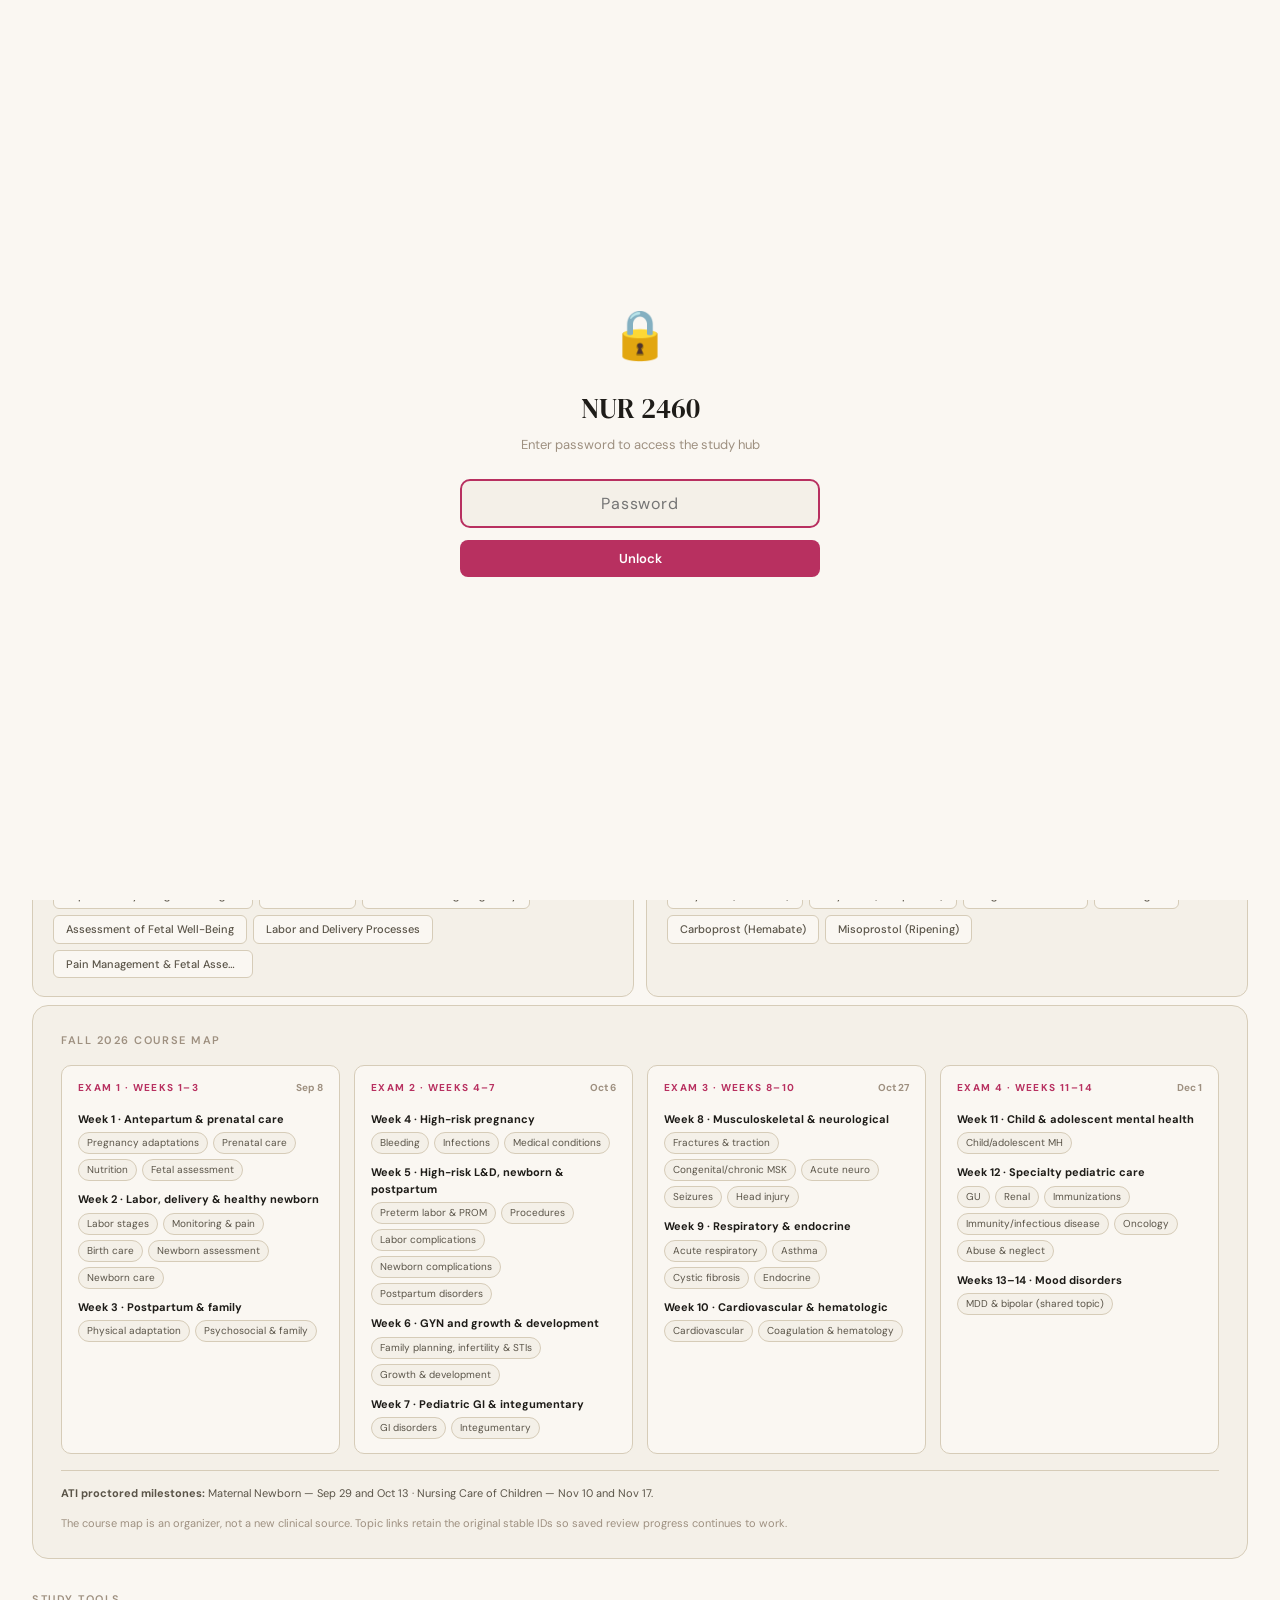
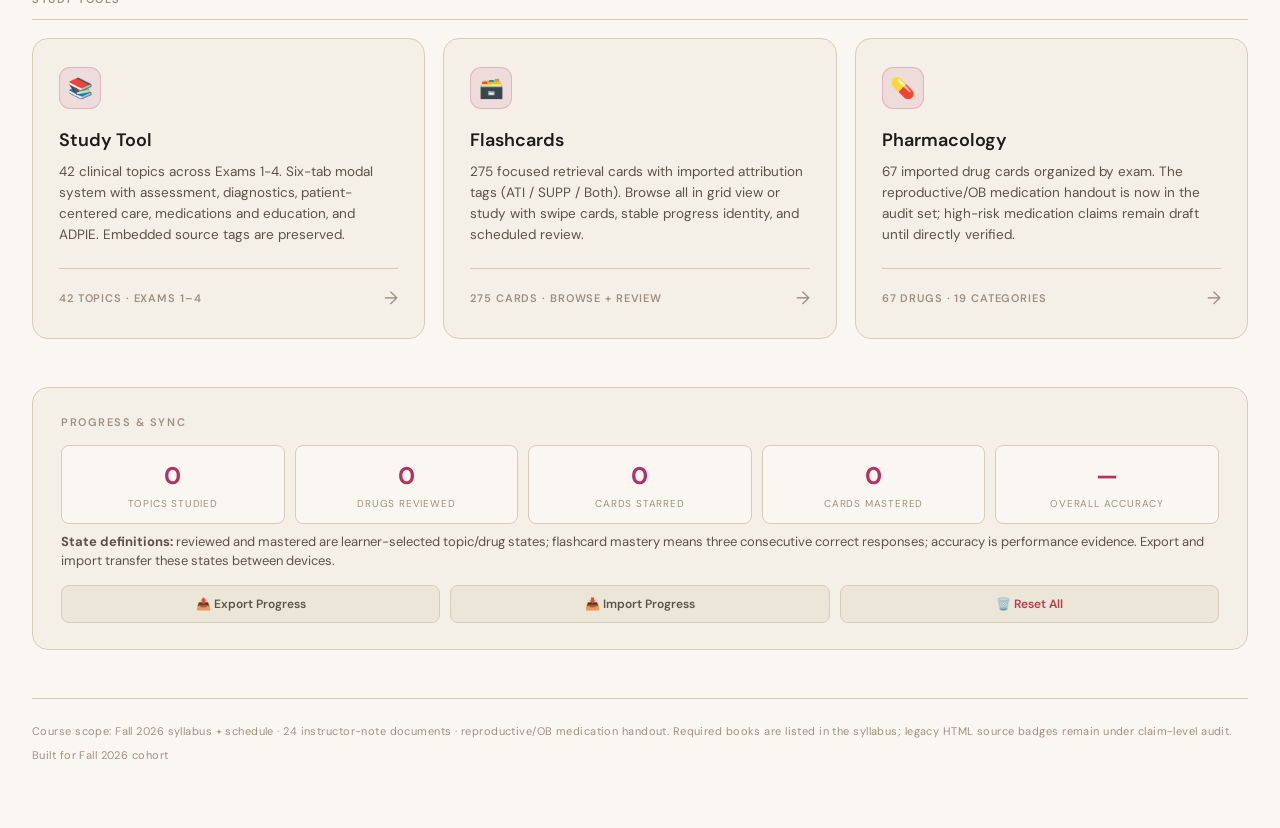
==== commit 00a2915b: "Align study hub to Fall 2026 course scope" ====
--- a/index.html
+++ b/index.html
@@ -286,26 +286,36 @@
   text-transform: uppercase;
 }
 
-/* Discreet quiz hub link — sits at very bottom of page, only visible when scrolled to bottom */
-.secret-circle {
-  display: block;
-  width: 16px;
-  height: 16px;
-  border-radius: 50%;
-  background: transparent;
-  border: 1px solid var(--text3);
-  opacity: 0.1;
-  text-decoration: none;
-  margin: 28px 0 0 auto;
-  mix-blend-mode: difference;
-  transition: opacity 0.25s, transform 0.25s, border-color 0.25s;
-}
-.secret-circle:hover {
-  opacity: 0.7;
-  transform: scale(1.25);
-  mix-blend-mode: normal;
-  border-color: var(--accent);
-}
+.content-status,.learning-path {
+  background: var(--surface);
+  border: 1px solid var(--border);
+  border-radius: 14px;
+  padding: 16px 18px;
+  margin-bottom: 24px;
+}
+.content-status { font-size: 12px; color: var(--text2); line-height: 1.55; }
+.content-status strong { color: var(--text); }
+.learning-path ol {
+  display: grid;
+  grid-template-columns: repeat(4,minmax(0,1fr));
+  gap: 10px;
+  list-style: none;
+  padding: 0;
+  margin: 12px 0 0;
+  counter-reset: path;
+}
+.learning-path li {
+  counter-increment: path;
+  background: var(--bg);
+  border: 1px solid var(--border);
+  border-radius: 9px;
+  padding: 12px;
+  color: var(--text2);
+  font-size: 12px;
+}
+.learning-path li::before { content: counter(path); color: var(--accent); font-weight: 700; margin-right: 7px; }
+.learning-path strong { color: var(--text); }
+@media (max-width: 760px) { .learning-path ol { grid-template-columns: 1fr 1fr; } }
 
 .exams {
   background: var(--surface);
@@ -316,7 +326,7 @@
 }
 .exams-grid {
   display: grid;
-  grid-template-columns: repeat(auto-fit, minmax(180px, 1fr));
+  grid-template-columns: repeat(auto-fit, minmax(250px, 1fr));
   gap: 14px;
   margin-top: 16px;
 }
@@ -326,6 +336,7 @@
   border: 1px solid var(--border);
   border-radius: 10px;
 }
+.exam-header-row { display:flex; align-items:flex-start; justify-content:space-between; gap:12px; }
 .exam-num {
   font-size: 10px;
   font-weight: 700;
@@ -334,11 +345,29 @@
   color: var(--accent);
   margin-bottom: 6px;
 }
+.exam-date { font-size:10px; font-weight:700; color:var(--text3); white-space:nowrap; }
 .exam-topics {
   font-size: 12px;
   color: var(--text2);
   line-height: 1.5;
 }
+.exam-week { margin-top:10px; }
+.exam-week strong { display:block; color:var(--text); font-size:11px; margin-bottom:5px; }
+.exam-links { display:flex; flex-wrap:wrap; gap:5px; }
+.exam-link {
+  color:var(--text2);
+  text-decoration:none;
+  border:1px solid var(--border);
+  background:var(--surface);
+  border-radius:999px;
+  padding:4px 8px;
+  font-size:10px;
+  line-height:1.2;
+  transition:all .15s;
+}
+.exam-link:hover,.exam-link:focus { color:#fff; background:var(--accent); border-color:var(--accent); outline:none; }
+.course-milestones { margin-top:16px; padding-top:14px; border-top:1px solid var(--border); color:var(--text2); font-size:11px; line-height:1.6; }
+.coverage-note { margin-top:12px; color:var(--text3); font-size:11px; line-height:1.55; }
 
 footer {
   margin-top: 48px;
@@ -484,9 +513,23 @@
   <div class="hero">
     <div class="course-code">NUR 2460 · Fall 2026</div>
     <h1>Family Nursing <em>Care</em></h1>
-    <p class="desc">Obstetric, gynecologic, pediatric, and behavioral health content for the registered nurse providing family-centered care. ATI-aligned with Perry, Davis's Drug Guide, and Keltner supplemental enrichment.</p>
+    <p class="desc">Fall 2026 obstetric, gynecologic, pediatric, and behavioral health study materials, organized to follow the official weekly schedule and four unit exams.</p>
     <p style="font-size:13px;color:var(--text3);margin-top:8px;font-style:italic">Lock in!😴 - Sleepy Ius</p>
   </div>
+
+  <div class="content-status" role="status">
+    <strong>Content status: course scope aligned; clinical audit in progress.</strong> The schedule, syllabus, 24 instructor-note documents, and reproductive/OB medication handout have been inventoried. Existing clinical wording remains an imported draft until each claim—especially doses, timing, hold parameters, and emergency actions—is verified against an authorized source. Source badges currently identify legacy attribution, not completed verification.
+  </div>
+
+  <section class="learning-path" aria-labelledby="learningPathTitle">
+    <div class="section-label" id="learningPathTitle" style="border:none;padding:0;margin:0">Recommended study path</div>
+    <ol>
+      <li><strong>Orient:</strong> choose the current exam topic.</li>
+      <li><strong>Learn:</strong> use the six-tab Study Tool for the full explanation.</li>
+      <li><strong>Apply:</strong> connect topic decisions to the Pharmacology record.</li>
+      <li><strong>Retrieve:</strong> answer Flashcards, then return to the teaching topic for remediation.</li>
+    </ol>
+  </section>
 
 
   <div class="search-wrap">
@@ -501,15 +544,59 @@
     <div class="ws-grid" id="wsGrid"></div>
   </div>
 
+  <section class="exams" aria-labelledby="courseMapTitle">
+    <h2 class="section-label" id="courseMapTitle" style="border:none;padding:0;margin:0">Fall 2026 course map</h2>
+    <div class="exams-grid">
+      <article class="exam-item">
+        <div class="exam-header-row"><h3 class="exam-num">Exam 1 · Weeks 1–3</h3><time class="exam-date" datetime="2026-09-08">Sep 8</time></div>
+        <div class="exam-topics">
+          <div class="exam-week"><strong>Week 1 · Antepartum &amp; prenatal care</strong><div class="exam-links"><a class="exam-link" href="NUR2460StudyTool.html?topic=adapt">Pregnancy adaptations</a><a class="exam-link" href="NUR2460StudyTool.html?topic=prenatal_care">Prenatal care</a><a class="exam-link" href="NUR2460StudyTool.html?topic=nutrition_pregnancy">Nutrition</a><a class="exam-link" href="NUR2460StudyTool.html?topic=fetal_assessment">Fetal assessment</a></div></div>
+          <div class="exam-week"><strong>Week 2 · Labor, delivery &amp; healthy newborn</strong><div class="exam-links"><a class="exam-link" href="NUR2460StudyTool.html?topic=labor_stages">Labor stages</a><a class="exam-link" href="NUR2460StudyTool.html?topic=fetal_monitor_pain">Monitoring &amp; pain</a><a class="exam-link" href="NUR2460StudyTool.html?topic=nursing_birth">Birth care</a><a class="exam-link" href="NUR2460StudyTool.html?topic=newborn_assess">Newborn assessment</a><a class="exam-link" href="NUR2460StudyTool.html?topic=newborn_care">Newborn care</a></div></div>
+          <div class="exam-week"><strong>Week 3 · Postpartum &amp; family</strong><div class="exam-links"><a class="exam-link" href="NUR2460StudyTool.html?topic=pp_physical">Physical adaptation</a><a class="exam-link" href="NUR2460StudyTool.html?topic=pp_psychosocial">Psychosocial &amp; family</a></div></div>
+        </div>
+      </article>
+
+      <article class="exam-item">
+        <div class="exam-header-row"><h3 class="exam-num">Exam 2 · Weeks 4–7</h3><time class="exam-date" datetime="2026-10-06">Oct 6</time></div>
+        <div class="exam-topics">
+          <div class="exam-week"><strong>Week 4 · High-risk pregnancy</strong><div class="exam-links"><a class="exam-link" href="NUR2460StudyTool.html?topic=bleeding_preg">Bleeding</a><a class="exam-link" href="NUR2460StudyTool.html?topic=infections_preg">Infections</a><a class="exam-link" href="NUR2460StudyTool.html?topic=medical_conditions">Medical conditions</a></div></div>
+          <div class="exam-week"><strong>Week 5 · High-risk L&amp;D, newborn &amp; postpartum</strong><div class="exam-links"><a class="exam-link" href="NUR2460StudyTool.html?topic=preterm_prom">Preterm labor &amp; PROM</a><a class="exam-link" href="NUR2460StudyTool.html?topic=therapeutic_proc">Procedures</a><a class="exam-link" href="NUR2460StudyTool.html?topic=labor_comp">Labor complications</a><a class="exam-link" href="NUR2460StudyTool.html?topic=newborn_comp">Newborn complications</a><a class="exam-link" href="NUR2460StudyTool.html?topic=pp_disorders">Postpartum disorders</a></div></div>
+          <div class="exam-week"><strong>Week 6 · GYN and growth &amp; development</strong><div class="exam-links"><a class="exam-link" href="NUR2460StudyTool.html?topic=contraception">Family planning, infertility &amp; STIs</a><a class="exam-link" href="NUR2460StudyTool.html?topic=growth_dev">Growth &amp; development</a></div></div>
+          <div class="exam-week"><strong>Week 7 · Pediatric GI &amp; integumentary</strong><div class="exam-links"><a class="exam-link" href="NUR2460StudyTool.html?topic=peds_gi">GI disorders</a><a class="exam-link" href="NUR2460StudyTool.html?topic=peds_integ">Integumentary</a></div></div>
+        </div>
+      </article>
+
+      <article class="exam-item">
+        <div class="exam-header-row"><h3 class="exam-num">Exam 3 · Weeks 8–10</h3><time class="exam-date" datetime="2026-10-27">Oct 27</time></div>
+        <div class="exam-topics">
+          <div class="exam-week"><strong>Week 8 · Musculoskeletal &amp; neurological</strong><div class="exam-links"><a class="exam-link" href="NUR2460StudyTool.html?topic=fractures">Fractures &amp; traction</a><a class="exam-link" href="NUR2460StudyTool.html?topic=msk_congenital">Congenital/chronic MSK</a><a class="exam-link" href="NUR2460StudyTool.html?topic=neuro_acute">Acute neuro</a><a class="exam-link" href="NUR2460StudyTool.html?topic=seizures">Seizures</a><a class="exam-link" href="NUR2460StudyTool.html?topic=head_injury">Head injury</a></div></div>
+          <div class="exam-week"><strong>Week 9 · Respiratory &amp; endocrine</strong><div class="exam-links"><a class="exam-link" href="NUR2460StudyTool.html?topic=resp_acute">Acute respiratory</a><a class="exam-link" href="NUR2460StudyTool.html?topic=asthma">Asthma</a><a class="exam-link" href="NUR2460StudyTool.html?topic=cystic_fibrosis">Cystic fibrosis</a><a class="exam-link" href="NUR2460StudyTool.html?topic=endo_peds">Endocrine</a></div></div>
+          <div class="exam-week"><strong>Week 10 · Cardiovascular &amp; hematologic</strong><div class="exam-links"><a class="exam-link" href="NUR2460StudyTool.html?topic=cardio_peds">Cardiovascular</a><a class="exam-link" href="NUR2460StudyTool.html?topic=heme_peds">Coagulation &amp; hematology</a></div></div>
+        </div>
+      </article>
+
+      <article class="exam-item">
+        <div class="exam-header-row"><h3 class="exam-num">Exam 4 · Weeks 11–14</h3><time class="exam-date" datetime="2026-12-01">Dec 1</time></div>
+        <div class="exam-topics">
+          <div class="exam-week"><strong>Week 11 · Child &amp; adolescent mental health</strong><div class="exam-links"><a class="exam-link" href="NUR2460StudyTool.html?topic=child_adolescent_mh">Child/adolescent MH</a></div></div>
+          <div class="exam-week"><strong>Week 12 · Specialty pediatric care</strong><div class="exam-links"><a class="exam-link" href="NUR2460StudyTool.html?topic=gu_peds">GU</a><a class="exam-link" href="NUR2460StudyTool.html?topic=renal_peds">Renal</a><a class="exam-link" href="NUR2460StudyTool.html?topic=immunizations">Immunizations</a><a class="exam-link" href="NUR2460StudyTool.html?topic=communicable_diseases">Immunity/infectious disease</a><a class="exam-link" href="NUR2460StudyTool.html?topic=peds_cancer">Oncology</a><a class="exam-link" href="NUR2460StudyTool.html?topic=abuse_neglect">Abuse &amp; neglect</a></div></div>
+          <div class="exam-week"><strong>Weeks 13–14 · Mood disorders</strong><div class="exam-links"><a class="exam-link" href="NUR2460StudyTool.html?topic=mood_disorders">MDD &amp; bipolar (shared topic)</a></div></div>
+        </div>
+      </article>
+    </div>
+    <div class="course-milestones"><strong>ATI proctored milestones:</strong> Maternal Newborn — Sep 29 and Oct 13 · Nursing Care of Children — Nov 10 and Nov 17.</div>
+    <div class="coverage-note">The course map is an organizer, not a new clinical source. Topic links retain the original stable IDs so saved review progress continues to work.</div>
+  </section>
+
   <div class="section-label">Study Tools</div>
   <div class="cards">
 
     <a class="card" href="NUR2460StudyTool.html">
       <div class="card-icon">📚</div>
       <div class="card-title">Study Tool</div>
-      <div class="card-desc">42+ clinical topics across Exams 1-4. Six-tab modal system with assessment, diagnostics, PCC, meds &amp; education, and ADPIE. ATI + SUPP sourced with tagged content.</div>
+      <div class="card-desc">42 clinical topics across Exams 1-4. Six-tab modal system with assessment, diagnostics, patient-centered care, medications and education, and ADPIE. Embedded source tags are preserved.</div>
       <div class="card-footer">
-        <span class="card-meta">42+ Topics · Exams 1–4</span>
+        <span class="card-meta">42 Topics · Exams 1–4</span>
         <span class="card-arrow">→</span>
       </div>
     </a>
@@ -517,9 +604,9 @@
     <a class="card" href="NUR2460Flashcards.html">
       <div class="card-icon">🗃️</div>
       <div class="card-title">Flashcards</div>
-      <div class="card-desc">195 high-yield Q&amp;A cards with source tags (ATI / SUPP / Both). Browse all in grid view or study with Anki-style swipe cards. Filter by exam and topic.</div>
+      <div class="card-desc">275 focused retrieval cards with imported attribution tags (ATI / SUPP / Both). Browse all in grid view or study with swipe cards, stable progress identity, and scheduled review.</div>
       <div class="card-footer">
-        <span class="card-meta">195 Cards · Grid + Study Mode</span>
+        <span class="card-meta">275 Cards · Browse + Review</span>
         <span class="card-arrow">→</span>
       </div>
     </a>
@@ -527,7 +614,7 @@
     <a class="card" href="NUR2460Pharmacology.html">
       <div class="card-icon">💊</div>
       <div class="card-title">Pharmacology</div>
-      <div class="card-desc">67 ATI-style drug cards organized by exam with ATI &amp; Davis enrichment. Each card covers action, use, complications, administration, contraindications, nursing interventions, interactions, and client education.</div>
+      <div class="card-desc">67 imported drug cards organized by exam. The reproductive/OB medication handout is now in the audit set; high-risk medication claims remain draft until directly verified.</div>
       <div class="card-footer">
         <span class="card-meta">67 Drugs · 19 Categories</span>
         <span class="card-arrow">→</span>
@@ -539,7 +626,7 @@
   <div class="sync-section">
     <div class="section-label" style="border:none; padding:0; margin:0;">Progress & Sync</div>
     <div class="progress-summary" id="progressSummary"></div>
-    <p style="font-size:13px;color:var(--text2);margin:8px 0 12px;line-height:1.5">Want to save your progress across multiple devices? Use the export and import feature below to transfer your data seamlessly.</p>
+    <p style="font-size:13px;color:var(--text2);margin:8px 0 12px;line-height:1.5"><strong>State definitions:</strong> reviewed and mastered are learner-selected topic/drug states; flashcard mastery means three consecutive correct responses; accuracy is performance evidence. Export and import transfer these states between devices.</p>
     <div class="sync-row">
       <button class="sync-btn" onclick="exportProgress()">📤 Export Progress</button>
       <button class="sync-btn" onclick="showImportModal()">📥 Import Progress</button>
@@ -574,11 +661,9 @@
   </div>
 
   <footer>
-    <div>References: ATI Maternal Newborn · ATI Nursing Care of Children · ATI Pharmacology · Perry Maternal Child · Davis's Drug Guide · Keltner Psychiatric Nursing</div>
+    <div>Course scope: Fall 2026 syllabus + schedule · 24 instructor-note documents · reproductive/OB medication handout. Required books are listed in the syllabus; legacy HTML source badges remain under claim-level audit.</div>
     <div>Built for Fall 2026 cohort</div>
   </footer>
-
-  <a class="secret-circle" href="quiz-hub.html" aria-label="Quiz Hub"></a>
 
 </div>
 
@@ -631,7 +716,7 @@
 
 
 // ═══ PROGRESS SYNC ═══
-const SYNC_KEYS=['studyTheme','nur2460_progress','nur2460_pharm_progress','nur2460_fc_stars','nur2460_fc_mastery','nur2460_fc_accuracy','nur2460_fc_schedule'];
+const SYNC_KEYS=['studyTheme','nur2460_progress','nur2460_pharm_progress','nur2460_fc_stars','nur2460_fc_mastery','nur2460_fc_accuracy','nur2460_fc_schedule','nur2460_fc_state_version'];
 
 function getProgressStats(){
   let stats={studyTopics:0,pharmDrugs:0,fcStars:0,fcMastered:0,fcAccTotal:0};
@@ -674,7 +759,7 @@
 function exportProgress(){
   const data={};
   data._exportDate=new Date().toISOString();
-  data._version='NUR2460_v1';
+  data._version='NUR2460_v2';
   SYNC_KEYS.forEach(key=>{
     const val=localStorage.getItem(key);
     if(val!==null) data[key]=val;
@@ -754,6 +839,12 @@
 // ── Universal Search ──────────────────────
 const SEARCH_INDEX = [{"type": "topic", "id": "adapt", "name": "Expected Physiological Changes During Pregnancy", "search": "expected physiological changes during pregnancy", "url": "NUR2460StudyTool.html?topic=adapt"}, {"type": "topic", "id": "prenatal_care", "name": "Prenatal Care", "search": "prenatal care", "url": "NUR2460StudyTool.html?topic=prenatal_care"}, {"type": "topic", "id": "nutrition_pregnancy", "name": "Nutrition During Pregnancy", "search": "nutrition during pregnancy", "url": "NUR2460StudyTool.html?topic=nutrition_pregnancy"}, {"type": "topic", "id": "fetal_assessment", "name": "Assessment of Fetal Well-Being", "search": "assessment of fetal well-being", "url": "NUR2460StudyTool.html?topic=fetal_assessment"}, {"type": "topic", "id": "labor_stages", "name": "Labor and Delivery Processes", "search": "labor and delivery processes", "url": "NUR2460StudyTool.html?topic=labor_stages"}, {"type": "topic", "id": "fetal_monitor_pain", "name": "Pain Management & Fetal Assessment During Labor", "search": "pain management & fetal assessment during labor", "url": "NUR2460StudyTool.html?topic=fetal_monitor_pain"}, {"type": "topic", "id": "nursing_birth", "name": "Nursing Care During Stages of Labor", "search": "nursing care during stages of labor", "url": "NUR2460StudyTool.html?topic=nursing_birth"}, {"type": "topic", "id": "newborn_assess", "name": "Newborn Assessment", "search": "newborn assessment", "url": "NUR2460StudyTool.html?topic=newborn_assess"}, {"type": "topic", "id": "newborn_care", "name": "Nursing Care of Newborns & Newborn Nutrition", "search": "nursing care of newborns & newborn nutrition", "url": "NUR2460StudyTool.html?topic=newborn_care"}, {"type": "topic", "id": "pp_physical", "name": "Postpartum Physiological Adaptations", "search": "postpartum physiological adaptations", "url": "NUR2460StudyTool.html?topic=pp_physical"}, {"type": "topic", "id": "pp_psychosocial", "name": "Baby-Friendly Care & Discharge Teaching", "search": "baby-friendly care & discharge teaching", "url": "NUR2460StudyTool.html?topic=pp_psychosocial"}, {"type": "topic", "id": "bleeding_preg", "name": "Bleeding During Pregnancy", "search": "bleeding during pregnancy", "url": "NUR2460StudyTool.html?topic=bleeding_preg"}, {"type": "topic", "id": "infections_preg", "name": "Maternal Infections", "search": "maternal infections", "url": "NUR2460StudyTool.html?topic=infections_preg"}, {"type": "topic", "id": "medical_conditions", "name": "Cervical Insufficiency, HG, Anemia, GDM, Gestational HTN", "search": "cervical insufficiency, hg, anemia, gdm, gestational htn", "url": "NUR2460StudyTool.html?topic=medical_conditions"}, {"type": "topic", "id": "preterm_prom", "name": "Early Onset of Labor", "search": "early onset of labor", "url": "NUR2460StudyTool.html?topic=preterm_prom"}, {"type": "topic", "id": "therapeutic_proc", "name": "Therapeutic Procedures to Assist with Labor and Delivery", "search": "therapeutic procedures to assist with labor and delivery", "url": "NUR2460StudyTool.html?topic=therapeutic_proc"}, {"type": "topic", "id": "labor_comp", "name": "Complications Related to the Labor Process", "search": "complications related to the labor process", "url": "NUR2460StudyTool.html?topic=labor_comp"}, {"type": "topic", "id": "newborn_comp", "name": "Assessment and Management of Newborn Complications", "search": "assessment and management of newborn complications", "url": "NUR2460StudyTool.html?topic=newborn_comp"}, {"type": "topic", "id": "pp_disorders", "name": "PP Hemorrhage, DVT/PE, Infections, Depression", "search": "pp hemorrhage, dvt/pe, infections, depression", "url": "NUR2460StudyTool.html?topic=pp_disorders"}, {"type": "topic", "id": "contraception", "name": "Family Planning Methods", "search": "family planning methods", "url": "NUR2460StudyTool.html?topic=contraception"}, {"type": "topic", "id": "growth_dev", "name": "Health Promotion: Infant through Adolescent", "search": "health promotion: infant through adolescent", "url": "NUR2460StudyTool.html?topic=growth_dev"}, {"type": "topic", "id": "peds_gi", "name": "Infectious, Structural & Inflammatory GI", "search": "infectious, structural & inflammatory gi", "url": "NUR2460StudyTool.html?topic=peds_gi"}, {"type": "topic", "id": "peds_integ", "name": "Skin Infections, Dermatitis & Burns", "search": "skin infections, dermatitis & burns", "url": "NUR2460StudyTool.html?topic=peds_integ"}, {"type": "topic", "id": "neuro_acute", "name": "Meningitis, Reye Syndrome, Encephalitis, ICP", "search": "meningitis, reye syndrome, encephalitis, icp", "url": "NUR2460StudyTool.html?topic=neuro_acute"}, {"type": "topic", "id": "seizures", "name": "Febrile Seizures, Epilepsy, Status Epilepticus", "search": "febrile seizures, epilepsy, status epilepticus", "url": "NUR2460StudyTool.html?topic=seizures"}, {"type": "topic", "id": "head_injury", "name": "Concussion, Skull Fractures, ICP", "search": "concussion, skull fractures, icp", "url": "NUR2460StudyTool.html?topic=head_injury"}, {"type": "topic", "id": "resp_acute", "name": "Croup, Epiglottitis, RSV, Pneumonia", "search": "croup, epiglottitis, rsv, pneumonia", "url": "NUR2460StudyTool.html?topic=resp_acute"}, {"type": "topic", "id": "asthma", "name": "Classification, Triggers, Peak Flow, Action Plan", "search": "classification, triggers, peak flow, action plan", "url": "NUR2460StudyTool.html?topic=asthma"}, {"type": "topic", "id": "cystic_fibrosis", "name": "Sweat Chloride, Pancreatic Enzymes, CPT", "search": "sweat chloride, pancreatic enzymes, cpt", "url": "NUR2460StudyTool.html?topic=cystic_fibrosis"}, {"type": "topic", "id": "cardio_peds", "name": "CHD, Heart Failure, Kawasaki, Rheumatic Fever", "search": "chd, heart failure, kawasaki, rheumatic fever", "url": "NUR2460StudyTool.html?topic=cardio_peds"}, {"type": "topic", "id": "heme_peds", "name": "Sickle Cell, Anemia, Hemophilia, Leukemia", "search": "sickle cell, anemia, hemophilia, leukemia", "url": "NUR2460StudyTool.html?topic=heme_peds"}, {"type": "topic", "id": "fractures", "name": "Types, Casting, Traction, Compartment Syndrome", "search": "types, casting, traction, compartment syndrome", "url": "NUR2460StudyTool.html?topic=fractures"}, {"type": "topic", "id": "msk_congenital", "name": "DDH, Clubfoot, Scoliosis, CP, Duchenne", "search": "ddh, clubfoot, scoliosis, cp, duchenne", "url": "NUR2460StudyTool.html?topic=msk_congenital"}, {"type": "topic", "id": "endo_peds", "name": "Type 1 DM, DKA, Hypothyroidism, Growth Hormone", "search": "type 1 dm, dka, hypothyroidism, growth hormone", "url": "NUR2460StudyTool.html?topic=endo_peds"}, {"type": "topic", "id": "gu_peds", "name": "Enuresis, UTIs, Structural GU Defects", "search": "enuresis, utis, structural gu defects", "url": "NUR2460StudyTool.html?topic=gu_peds"}, {"type": "topic", "id": "renal_peds", "name": "Glomerulonephritis, Nephrotic Syndrome, HUS, Renal Failure", "search": "glomerulonephritis, nephrotic syndrome, hus, renal failure", "url": "NUR2460StudyTool.html?topic=renal_peds"}, {"type": "topic", "id": "immunizations", "name": "Childhood Vaccine Schedule, Contraindications, Adverse Effects", "search": "childhood vaccine schedule, contraindications, adverse effects", "url": "NUR2460StudyTool.html?topic=immunizations"}, {"type": "topic", "id": "communicable_diseases", "name": "Measles, Mumps, Rubella, Varicella, Pertussis, Fifth Disease", "search": "measles, mumps, rubella, varicella, pertussis, fifth disease", "url": "NUR2460StudyTool.html?topic=communicable_diseases"}, {"type": "topic", "id": "peds_cancer", "name": "Wilms Tumor, Neuroblastoma, Leukemia, Bone Cancers, Chemo Care", "search": "wilms tumor, neuroblastoma, leukemia, bone cancers, chemo care", "url": "NUR2460StudyTool.html?topic=peds_cancer"}, {"type": "topic", "id": "abuse_neglect", "name": "Physical/Sexual/Emotional Abuse, Mandatory Reporting, Documentation", "search": "physical/sexual/emotional abuse, mandatory reporting, documentation", "url": "NUR2460StudyTool.html?topic=abuse_neglect"}, {"type": "topic", "id": "child_adolescent_mh", "name": "ADHD, Autism, ODD, Conduct Disorder, Eating Disorders", "search": "adhd, autism, odd, conduct disorder, eating disorders", "url": "NUR2460StudyTool.html?topic=child_adolescent_mh"}, {"type": "topic", "id": "mood_disorders", "name": "Depression, Suicide, Bipolar, Lithium", "search": "depression, suicide, bipolar, lithium", "url": "NUR2460StudyTool.html?topic=mood_disorders"}, {"type": "drug", "id": "oxytocin_ind", "name": "Oxytocin (Induction)", "search": "oxytocin (induction)", "url": "NUR2460Pharmacology.html?drug=oxytocin_ind"}, {"type": "drug", "id": "oxytocin_pp", "name": "Oxytocin (Postpartum)", "search": "oxytocin (postpartum)", "url": "NUR2460Pharmacology.html?drug=oxytocin_pp"}, {"type": "drug", "id": "mag_sulfate", "name": "Magnesium Sulfate", "search": "magnesium sulfate", "url": "NUR2460Pharmacology.html?drug=mag_sulfate"}, {"type": "drug", "id": "methergine", "name": "Methergine", "search": "methergine", "url": "NUR2460Pharmacology.html?drug=methergine"}, {"type": "drug", "id": "carboprost", "name": "Carboprost (Hemabate)", "search": "carboprost (hemabate)", "url": "NUR2460Pharmacology.html?drug=carboprost"}, {"type": "drug", "id": "misoprostol_rip", "name": "Misoprostol (Ripening)", "search": "misoprostol (ripening)", "url": "NUR2460Pharmacology.html?drug=misoprostol_rip"}, {"type": "drug", "id": "misoprostol_pp", "name": "Misoprostol (PPH)", "search": "misoprostol (pph)", "url": "NUR2460Pharmacology.html?drug=misoprostol_pp"}, {"type": "drug", "id": "dinoprostone", "name": "Dinoprostone (Cervidil)", "search": "dinoprostone (cervidil)", "url": "NUR2460Pharmacology.html?drug=dinoprostone"}, {"type": "drug", "id": "terbutaline", "name": "Terbutaline", "search": "terbutaline", "url": "NUR2460Pharmacology.html?drug=terbutaline"}, {"type": "drug", "id": "nifedipine", "name": "Nifedipine", "search": "nifedipine", "url": "NUR2460Pharmacology.html?drug=nifedipine"}, {"type": "drug", "id": "indomethacin", "name": "Indomethacin", "search": "indomethacin", "url": "NUR2460Pharmacology.html?drug=indomethacin"}, {"type": "drug", "id": "betamethasone", "name": "Betamethasone", "search": "betamethasone", "url": "NUR2460Pharmacology.html?drug=betamethasone"}, {"type": "drug", "id": "hydralazine", "name": "Hydralazine", "search": "hydralazine", "url": "NUR2460Pharmacology.html?drug=hydralazine"}, {"type": "drug", "id": "labetalol", "name": "Labetalol", "search": "labetalol", "url": "NUR2460Pharmacology.html?drug=labetalol"}, {"type": "drug", "id": "methotrexate", "name": "Methotrexate", "search": "methotrexate", "url": "NUR2460Pharmacology.html?drug=methotrexate"}, {"type": "drug", "id": "rhogam", "name": "RhoGAM", "search": "rhogam", "url": "NUR2460Pharmacology.html?drug=rhogam"}, {"type": "drug", "id": "folic_acid", "name": "Folic Acid", "search": "folic acid", "url": "NUR2460Pharmacology.html?drug=folic_acid"}, {"type": "drug", "id": "iron_supp", "name": "Iron Supplement", "search": "iron supplement", "url": "NUR2460Pharmacology.html?drug=iron_supp"}, {"type": "drug", "id": "calcium_supp", "name": "Calcium Supplement", "search": "calcium supplement", "url": "NUR2460Pharmacology.html?drug=calcium_supp"}, {"type": "drug", "id": "heparin_pp", "name": "Heparin/Enoxaparin", "search": "heparin/enoxaparin", "url": "NUR2460Pharmacology.html?drug=heparin_pp"}, {"type": "drug", "id": "warfarin_pp", "name": "Warfarin", "search": "warfarin", "url": "NUR2460Pharmacology.html?drug=warfarin_pp"}, {"type": "drug", "id": "opioid_analgesics", "name": "Opioid Analgesics", "search": "opioid analgesics", "url": "NUR2460Pharmacology.html?drug=opioid_analgesics"}, {"type": "drug", "id": "epidural", "name": "Epidural", "search": "epidural", "url": "NUR2460Pharmacology.html?drug=epidural"}, {"type": "drug", "id": "spinal", "name": "Spinal Anesthesia", "search": "spinal anesthesia", "url": "NUR2460Pharmacology.html?drug=spinal"}, {"type": "drug", "id": "pudendal", "name": "Pudendal Block", "search": "pudendal block", "url": "NUR2460Pharmacology.html?drug=pudendal"}, {"type": "drug", "id": "naloxone", "name": "Naloxone (Narcan)", "search": "naloxone (narcan)", "url": "NUR2460Pharmacology.html?drug=naloxone"}, {"type": "drug", "id": "sertraline_pp", "name": "Sertraline (Zoloft)", "search": "sertraline (zoloft)", "url": "NUR2460Pharmacology.html?drug=sertraline_pp"}, {"type": "drug", "id": "coc", "name": "Combined Oral Contraceptives", "search": "combined oral contraceptives", "url": "NUR2460Pharmacology.html?drug=coc"}, {"type": "drug", "id": "depo_provera", "name": "Depo-Provera", "search": "depo-provera", "url": "NUR2460Pharmacology.html?drug=depo_provera"}, {"type": "drug", "id": "clomiphene", "name": "Clomiphene (Clomid)", "search": "clomiphene (clomid)", "url": "NUR2460Pharmacology.html?drug=clomiphene"}, {"type": "drug", "id": "erythromycin_eye", "name": "Erythromycin Eye Ointment", "search": "erythromycin eye ointment", "url": "NUR2460Pharmacology.html?drug=erythromycin_eye"}, {"type": "drug", "id": "vitamin_k", "name": "Vitamin K", "search": "vitamin k", "url": "NUR2460Pharmacology.html?drug=vitamin_k"}, {"type": "drug", "id": "hep_b_vax", "name": "Hepatitis B Vaccine", "search": "hepatitis b vaccine", "url": "NUR2460Pharmacology.html?drug=hep_b_vax"}, {"type": "drug", "id": "surfactant", "name": "Surfactant", "search": "surfactant", "url": "NUR2460Pharmacology.html?drug=surfactant"}, {"type": "drug", "id": "nas_meds", "name": "NAS Medications", "search": "nas medications", "url": "NUR2460Pharmacology.html?drug=nas_meds"}, {"type": "drug", "id": "acyclovir", "name": "Acyclovir", "search": "acyclovir", "url": "NUR2460Pharmacology.html?drug=acyclovir"}, {"type": "drug", "id": "metronidazole", "name": "Metronidazole (Flagyl)", "search": "metronidazole (flagyl)", "url": "NUR2460Pharmacology.html?drug=metronidazole"}, {"type": "drug", "id": "permethrin", "name": "Permethrin", "search": "permethrin", "url": "NUR2460Pharmacology.html?drug=permethrin"}, {"type": "drug", "id": "silvadene", "name": "Silver Sulfadiazine", "search": "silver sulfadiazine", "url": "NUR2460Pharmacology.html?drug=silvadene"}, {"type": "drug", "id": "isotretinoin", "name": "Isotretinoin (Accutane)", "search": "isotretinoin (accutane)", "url": "NUR2460Pharmacology.html?drug=isotretinoin"}, {"type": "drug", "id": "griseofulvin", "name": "Griseofulvin", "search": "griseofulvin", "url": "NUR2460Pharmacology.html?drug=griseofulvin"}, {"type": "drug", "id": "phenytoin_e3", "name": "Phenytoin (Dilantin)", "search": "phenytoin (dilantin)", "url": "NUR2460Pharmacology.html?drug=phenytoin_e3"}, {"type": "drug", "id": "carbamazepine", "name": "Carbamazepine (Tegretol)", "search": "carbamazepine (tegretol)", "url": "NUR2460Pharmacology.html?drug=carbamazepine"}, {"type": "drug", "id": "valproic_acid", "name": "Valproic Acid (Depakote)", "search": "valproic acid (depakote)", "url": "NUR2460Pharmacology.html?drug=valproic_acid"}, {"type": "drug", "id": "phenobarbital_e3", "name": "Phenobarbital", "search": "phenobarbital", "url": "NUR2460Pharmacology.html?drug=phenobarbital_e3"}, {"type": "drug", "id": "lorazepam_e3", "name": "Lorazepam (Ativan)", "search": "lorazepam (ativan)", "url": "NUR2460Pharmacology.html?drug=lorazepam_e3"}, {"type": "drug", "id": "albuterol", "name": "Albuterol", "search": "albuterol", "url": "NUR2460Pharmacology.html?drug=albuterol"}, {"type": "drug", "id": "fluticasone", "name": "Fluticasone", "search": "fluticasone", "url": "NUR2460Pharmacology.html?drug=fluticasone"}, {"type": "drug", "id": "montelukast", "name": "Montelukast (Singulair)", "search": "montelukast (singulair)", "url": "NUR2460Pharmacology.html?drug=montelukast"}, {"type": "drug", "id": "pancrelipase", "name": "Pancrelipase (Creon)", "search": "pancrelipase (creon)", "url": "NUR2460Pharmacology.html?drug=pancrelipase"}, {"type": "drug", "id": "dornase_alfa", "name": "Dornase Alfa (Pulmozyme)", "search": "dornase alfa (pulmozyme)", "url": "NUR2460Pharmacology.html?drug=dornase_alfa"}, {"type": "drug", "id": "digoxin_e3", "name": "Digoxin", "search": "digoxin", "url": "NUR2460Pharmacology.html?drug=digoxin_e3"}, {"type": "drug", "id": "furosemide_e3", "name": "Furosemide (Lasix)", "search": "furosemide (lasix)", "url": "NUR2460Pharmacology.html?drug=furosemide_e3"}, {"type": "drug", "id": "hydroxyurea", "name": "Hydroxyurea", "search": "hydroxyurea", "url": "NUR2460Pharmacology.html?drug=hydroxyurea"}, {"type": "drug", "id": "kayexalate", "name": "Kayexalate (SPS)", "search": "kayexalate (sps)", "url": "NUR2460Pharmacology.html?drug=kayexalate"}, {"type": "drug", "id": "insulin_peds", "name": "Insulin (Pediatric)", "search": "insulin (pediatric)", "url": "NUR2460Pharmacology.html?drug=insulin_peds"}, {"type": "drug", "id": "levothyroxine_e3", "name": "Levothyroxine", "search": "levothyroxine", "url": "NUR2460Pharmacology.html?drug=levothyroxine_e3"}, {"type": "drug", "id": "prednisone_e4", "name": "Prednisone", "search": "prednisone", "url": "NUR2460Pharmacology.html?drug=prednisone_e4"}, {"type": "drug", "id": "ors", "name": "Oral Rehydration Solution", "search": "oral rehydration solution", "url": "NUR2460Pharmacology.html?drug=ors"}, {"type": "drug", "id": "ondansetron_e4", "name": "Ondansetron (Zofran)", "search": "ondansetron (zofran)", "url": "NUR2460Pharmacology.html?drug=ondansetron_e4"}, {"type": "drug", "id": "vincristine", "name": "Vincristine", "search": "vincristine", "url": "NUR2460Pharmacology.html?drug=vincristine"}, {"type": "drug", "id": "filgrastim", "name": "Filgrastim (Neupogen)", "search": "filgrastim (neupogen)", "url": "NUR2460Pharmacology.html?drug=filgrastim"}, {"type": "drug", "id": "methylphenidate", "name": "Methylphenidate (Ritalin)", "search": "methylphenidate (ritalin)", "url": "NUR2460Pharmacology.html?drug=methylphenidate"}, {"type": "drug", "id": "lithium_e4", "name": "Lithium", "search": "lithium", "url": "NUR2460Pharmacology.html?drug=lithium_e4"}, {"type": "drug", "id": "fluoxetine_e4", "name": "Fluoxetine (Prozac)", "search": "fluoxetine (prozac)", "url": "NUR2460Pharmacology.html?drug=fluoxetine_e4"}, {"type": "drug", "id": "risperidone_e4", "name": "Risperidone (Risperdal)", "search": "risperidone (risperdal)", "url": "NUR2460Pharmacology.html?drug=risperidone_e4"}, {"type": "drug", "id": "lamotrigine_e4", "name": "Lamotrigine (Lamictal)", "search": "lamotrigine (lamictal)", "url": "NUR2460Pharmacology.html?drug=lamotrigine_e4"}];
 
+const GYN_SEARCH_RECORD=SEARCH_INDEX.find(function(entry){return entry.type==='topic'&&entry.id==='contraception'});
+if(GYN_SEARCH_RECORD){
+  GYN_SEARCH_RECORD.name='GYN, Family Planning, Infertility & STIs';
+  GYN_SEARCH_RECORD.search='gyn family planning contraception infertility stis sexually transmitted infections';
+}
+
 function hubSearchHandler(q){
   const box = document.getElementById('hubResults');
   q = q.trim().toLowerCase();
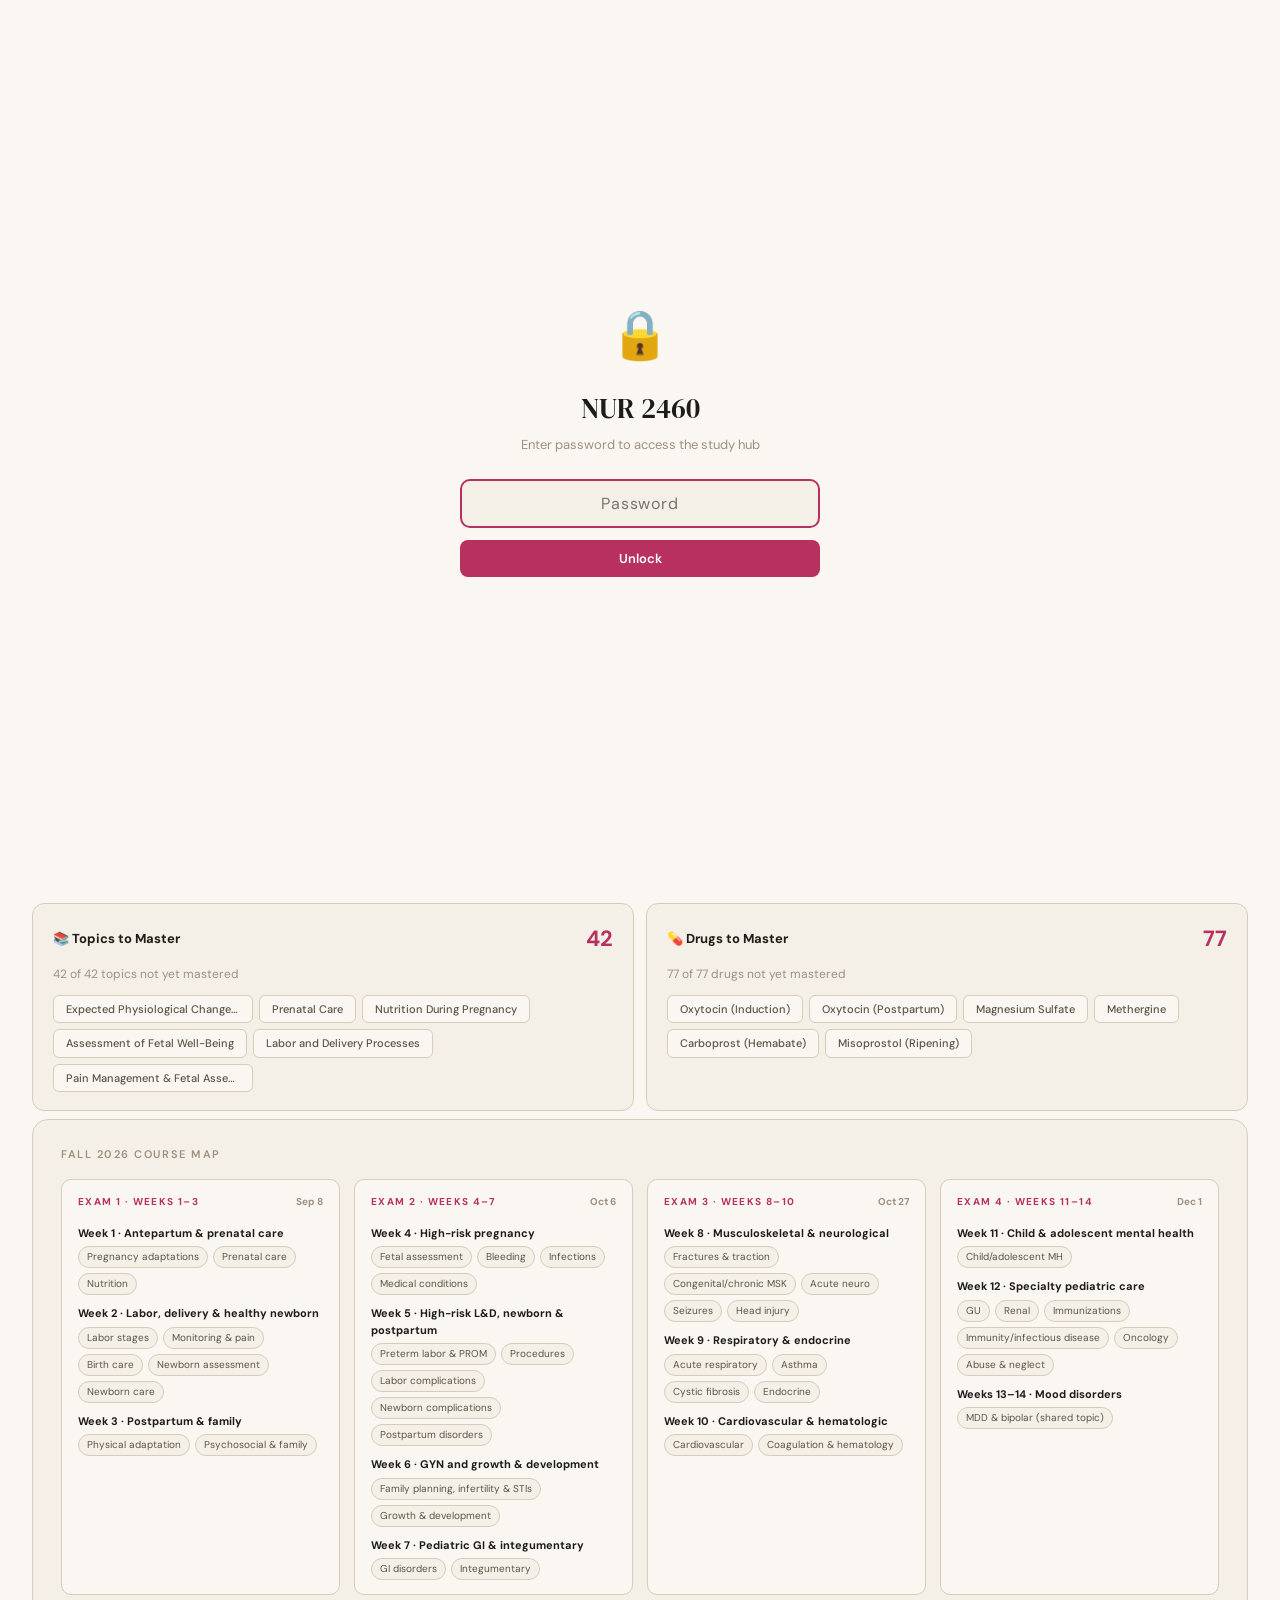
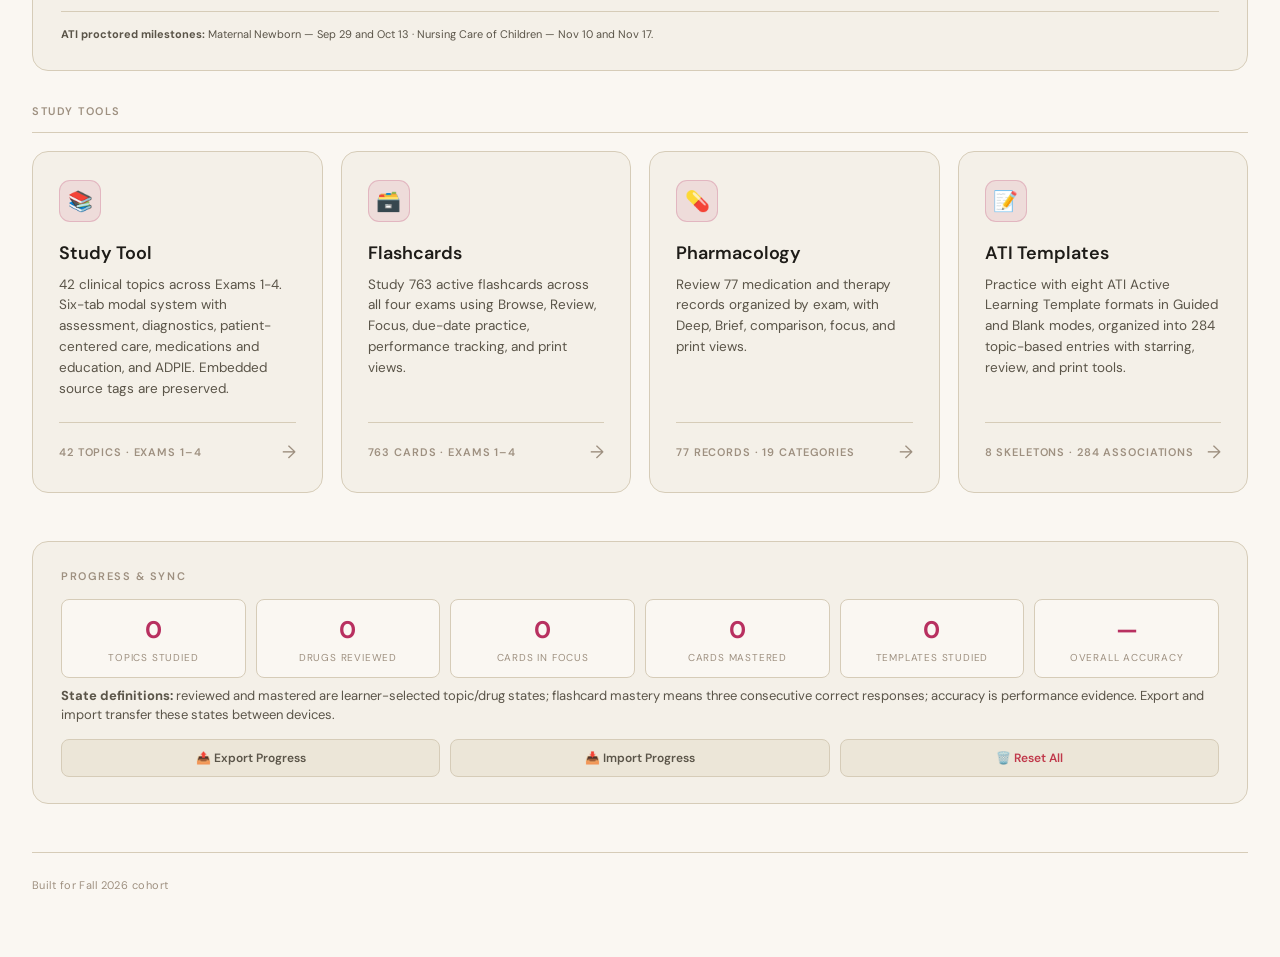
==== commit 3fb76378: "Publish Exam 1 study enrichment" ====
--- a/index.html
+++ b/index.html
@@ -4,6 +4,7 @@
 <meta charset="UTF-8">
 <meta name="viewport" content="width=device-width, initial-scale=1.0, viewport-fit=cover">
 <title>NUR 2460 · Family Nursing Care</title>
+<link rel="icon" href="data:,">
 <link href="https://fonts.googleapis.com/css2?family=DM+Serif+Display:ital,wght@0,400;1,400&family=DM+Sans:wght@300;400;500;600;700&display=swap" rel="stylesheet">
 <style>
 :root {
@@ -286,15 +287,13 @@
   text-transform: uppercase;
 }
 
-.content-status,.learning-path {
+.learning-path {
   background: var(--surface);
   border: 1px solid var(--border);
   border-radius: 14px;
   padding: 16px 18px;
   margin-bottom: 24px;
 }
-.content-status { font-size: 12px; color: var(--text2); line-height: 1.55; }
-.content-status strong { color: var(--text); }
 .learning-path ol {
   display: grid;
   grid-template-columns: repeat(4,minmax(0,1fr));
@@ -367,7 +366,6 @@
 }
 .exam-link:hover,.exam-link:focus { color:#fff; background:var(--accent); border-color:var(--accent); outline:none; }
 .course-milestones { margin-top:16px; padding-top:14px; border-top:1px solid var(--border); color:var(--text2); font-size:11px; line-height:1.6; }
-.coverage-note { margin-top:12px; color:var(--text3); font-size:11px; line-height:1.55; }
 
 footer {
   margin-top: 48px;
@@ -465,6 +463,9 @@
 .sr-empty{padding:24px;text-align:center;color:var(--text3);font-size:13px;font-style:italic}
 
 /* Weak Spots Dashboard */
+.pickup-panel{margin:0 0 28px;background:linear-gradient(135deg,var(--surface),var(--surface2));border:1px solid var(--border);border-radius:16px;padding:20px 22px}.pickup-head{display:flex;align-items:flex-start;justify-content:space-between;gap:16px;margin-bottom:14px}.pickup-title{font-size:15px;font-weight:700;color:var(--text)}.pickup-sub{font-size:11px;color:var(--text3);margin-top:3px}.pickup-grid{display:grid;grid-template-columns:2fr 1fr 1fr;gap:10px}.pickup-card{display:flex;flex-direction:column;justify-content:space-between;min-height:102px;background:var(--bg);border:1px solid var(--border);border-radius:10px;padding:13px;text-decoration:none;color:inherit;transition:all .15s}.pickup-card:hover{border-color:var(--accent);transform:translateY(-1px)}.pickup-kicker{font-size:9px;font-weight:800;letter-spacing:.1em;text-transform:uppercase;color:var(--accent)}.pickup-name{font-size:13px;font-weight:700;color:var(--text);margin:5px 0}.pickup-meta{font-size:10px;color:var(--text3)}.pickup-count{font-size:26px;font-weight:700;color:var(--accent);line-height:1}.pickup-empty{color:var(--text3);font-size:12px;line-height:1.5}.pickup-card.disabled{pointer-events:none;opacity:.62}
+@media(max-width:760px){.pickup-grid{grid-template-columns:1fr 1fr}.pickup-grid .pickup-card:first-child{grid-column:1/-1}}
+@media(max-width:480px){.pickup-grid{grid-template-columns:1fr}.pickup-grid .pickup-card:first-child{grid-column:auto}}
 .weak-spots{margin-bottom:8px}
 .ws-grid{display:grid;grid-template-columns:repeat(auto-fit,minmax(260px,1fr));gap:12px}
 .ws-card{background:var(--surface);border:1px solid var(--border);border-radius:12px;padding:18px 20px;transition:all .15s}
@@ -517,10 +518,6 @@
     <p style="font-size:13px;color:var(--text3);margin-top:8px;font-style:italic">Lock in!😴 - Sleepy Ius</p>
   </div>
 
-  <div class="content-status" role="status">
-    <strong>Content status: course scope aligned; clinical audit in progress.</strong> The schedule, syllabus, 24 instructor-note documents, and reproductive/OB medication handout have been inventoried. Existing clinical wording remains an imported draft until each claim—especially doses, timing, hold parameters, and emergency actions—is verified against an authorized source. Source badges currently identify legacy attribution, not completed verification.
-  </div>
-
   <section class="learning-path" aria-labelledby="learningPathTitle">
     <div class="section-label" id="learningPathTitle" style="border:none;padding:0;margin:0">Recommended study path</div>
     <ol>
@@ -531,6 +528,11 @@
     </ol>
   </section>
 
+  <section class="pickup-panel" id="pickupPanel" aria-labelledby="pickupTitle">
+    <div class="pickup-head"><div><h2 class="pickup-title" id="pickupTitle">Pick up where you left off</h2><p class="pickup-sub">Resume a topic, clear due cards, or return to saved topics.</p></div></div>
+    <div class="pickup-grid" id="pickupGrid"></div>
+  </section>
+
 
   <div class="search-wrap">
     <span class="search-icon">🔍</span>
@@ -550,7 +552,7 @@
       <article class="exam-item">
         <div class="exam-header-row"><h3 class="exam-num">Exam 1 · Weeks 1–3</h3><time class="exam-date" datetime="2026-09-08">Sep 8</time></div>
         <div class="exam-topics">
-          <div class="exam-week"><strong>Week 1 · Antepartum &amp; prenatal care</strong><div class="exam-links"><a class="exam-link" href="NUR2460StudyTool.html?topic=adapt">Pregnancy adaptations</a><a class="exam-link" href="NUR2460StudyTool.html?topic=prenatal_care">Prenatal care</a><a class="exam-link" href="NUR2460StudyTool.html?topic=nutrition_pregnancy">Nutrition</a><a class="exam-link" href="NUR2460StudyTool.html?topic=fetal_assessment">Fetal assessment</a></div></div>
+          <div class="exam-week"><strong>Week 1 · Antepartum &amp; prenatal care</strong><div class="exam-links"><a class="exam-link" href="NUR2460StudyTool.html?topic=adapt">Pregnancy adaptations</a><a class="exam-link" href="NUR2460StudyTool.html?topic=prenatal_care">Prenatal care</a><a class="exam-link" href="NUR2460StudyTool.html?topic=nutrition_pregnancy">Nutrition</a></div></div>
           <div class="exam-week"><strong>Week 2 · Labor, delivery &amp; healthy newborn</strong><div class="exam-links"><a class="exam-link" href="NUR2460StudyTool.html?topic=labor_stages">Labor stages</a><a class="exam-link" href="NUR2460StudyTool.html?topic=fetal_monitor_pain">Monitoring &amp; pain</a><a class="exam-link" href="NUR2460StudyTool.html?topic=nursing_birth">Birth care</a><a class="exam-link" href="NUR2460StudyTool.html?topic=newborn_assess">Newborn assessment</a><a class="exam-link" href="NUR2460StudyTool.html?topic=newborn_care">Newborn care</a></div></div>
           <div class="exam-week"><strong>Week 3 · Postpartum &amp; family</strong><div class="exam-links"><a class="exam-link" href="NUR2460StudyTool.html?topic=pp_physical">Physical adaptation</a><a class="exam-link" href="NUR2460StudyTool.html?topic=pp_psychosocial">Psychosocial &amp; family</a></div></div>
         </div>
@@ -559,7 +561,7 @@
       <article class="exam-item">
         <div class="exam-header-row"><h3 class="exam-num">Exam 2 · Weeks 4–7</h3><time class="exam-date" datetime="2026-10-06">Oct 6</time></div>
         <div class="exam-topics">
-          <div class="exam-week"><strong>Week 4 · High-risk pregnancy</strong><div class="exam-links"><a class="exam-link" href="NUR2460StudyTool.html?topic=bleeding_preg">Bleeding</a><a class="exam-link" href="NUR2460StudyTool.html?topic=infections_preg">Infections</a><a class="exam-link" href="NUR2460StudyTool.html?topic=medical_conditions">Medical conditions</a></div></div>
+          <div class="exam-week"><strong>Week 4 · High-risk pregnancy</strong><div class="exam-links"><a class="exam-link" href="NUR2460StudyTool.html?topic=fetal_assessment">Fetal assessment</a><a class="exam-link" href="NUR2460StudyTool.html?topic=bleeding_preg">Bleeding</a><a class="exam-link" href="NUR2460StudyTool.html?topic=infections_preg">Infections</a><a class="exam-link" href="NUR2460StudyTool.html?topic=medical_conditions">Medical conditions</a></div></div>
           <div class="exam-week"><strong>Week 5 · High-risk L&amp;D, newborn &amp; postpartum</strong><div class="exam-links"><a class="exam-link" href="NUR2460StudyTool.html?topic=preterm_prom">Preterm labor &amp; PROM</a><a class="exam-link" href="NUR2460StudyTool.html?topic=therapeutic_proc">Procedures</a><a class="exam-link" href="NUR2460StudyTool.html?topic=labor_comp">Labor complications</a><a class="exam-link" href="NUR2460StudyTool.html?topic=newborn_comp">Newborn complications</a><a class="exam-link" href="NUR2460StudyTool.html?topic=pp_disorders">Postpartum disorders</a></div></div>
           <div class="exam-week"><strong>Week 6 · GYN and growth &amp; development</strong><div class="exam-links"><a class="exam-link" href="NUR2460StudyTool.html?topic=contraception">Family planning, infertility &amp; STIs</a><a class="exam-link" href="NUR2460StudyTool.html?topic=growth_dev">Growth &amp; development</a></div></div>
           <div class="exam-week"><strong>Week 7 · Pediatric GI &amp; integumentary</strong><div class="exam-links"><a class="exam-link" href="NUR2460StudyTool.html?topic=peds_gi">GI disorders</a><a class="exam-link" href="NUR2460StudyTool.html?topic=peds_integ">Integumentary</a></div></div>
@@ -585,7 +587,6 @@
       </article>
     </div>
     <div class="course-milestones"><strong>ATI proctored milestones:</strong> Maternal Newborn — Sep 29 and Oct 13 · Nursing Care of Children — Nov 10 and Nov 17.</div>
-    <div class="coverage-note">The course map is an organizer, not a new clinical source. Topic links retain the original stable IDs so saved review progress continues to work.</div>
   </section>
 
   <div class="section-label">Study Tools</div>
@@ -604,9 +605,9 @@
     <a class="card" href="NUR2460Flashcards.html">
       <div class="card-icon">🗃️</div>
       <div class="card-title">Flashcards</div>
-      <div class="card-desc">275 focused retrieval cards with imported attribution tags (ATI / SUPP / Both). Browse all in grid view or study with swipe cards, stable progress identity, and scheduled review.</div>
+      <div class="card-desc">Study 763 active flashcards across all four exams using Browse, Review, Focus, due-date practice, performance tracking, and print views.</div>
       <div class="card-footer">
-        <span class="card-meta">275 Cards · Browse + Review</span>
+        <span class="card-meta">763 Cards · Exams 1–4</span>
         <span class="card-arrow">→</span>
       </div>
     </a>
@@ -614,9 +615,19 @@
     <a class="card" href="NUR2460Pharmacology.html">
       <div class="card-icon">💊</div>
       <div class="card-title">Pharmacology</div>
-      <div class="card-desc">67 imported drug cards organized by exam. The reproductive/OB medication handout is now in the audit set; high-risk medication claims remain draft until directly verified.</div>
+      <div class="card-desc">Review 77 medication and therapy records organized by exam, with Deep, Brief, comparison, focus, and print views.</div>
       <div class="card-footer">
-        <span class="card-meta">67 Drugs · 19 Categories</span>
+        <span class="card-meta">77 Records · 19 Categories</span>
+        <span class="card-arrow">→</span>
+      </div>
+    </a>
+
+    <a class="card" href="NUR2460Templates.html">
+      <div class="card-icon">📝</div>
+      <div class="card-title">ATI Templates</div>
+      <div class="card-desc">Practice with eight ATI Active Learning Template formats in Guided and Blank modes, organized into 284 topic-based entries with starring, review, and print tools.</div>
+      <div class="card-footer">
+        <span class="card-meta">8 Skeletons · 284 Associations</span>
         <span class="card-arrow">→</span>
       </div>
     </a>
@@ -661,7 +672,6 @@
   </div>
 
   <footer>
-    <div>Course scope: Fall 2026 syllabus + schedule · 24 instructor-note documents · reproductive/OB medication handout. Required books are listed in the syllabus; legacy HTML source badges remain under claim-level audit.</div>
     <div>Built for Fall 2026 cohort</div>
   </footer>
 
@@ -716,10 +726,30 @@
 
 
 // ═══ PROGRESS SYNC ═══
-const SYNC_KEYS=['studyTheme','nur2460_progress','nur2460_pharm_progress','nur2460_fc_stars','nur2460_fc_mastery','nur2460_fc_accuracy','nur2460_fc_schedule','nur2460_fc_state_version'];
+const SYNC_KEYS=['studyTheme','nur2460_progress','nur2460_pharm_progress','nur2460_fc_stars','nur2460_fc_collections_v1','nur2460_fc_mastery','nur2460_fc_accuracy','nur2460_fc_schedule','nur2460_fc_state_version','nur2460_study_bookmarks_v1','nur2460_study_notes_v1','nur2460_study_annotations_v1','nur2460_study_last_topic_v1','nur2460_study_view_v1','nur2460_study_header_collapsed_v1','nur2460_templates_progress_v1','nur2460_templates_filters_v1','nur2460_templates_last_v1','nur2460_templates_starred_v1'];
+
+function normalizeHubFocusState(value){
+  if(!value||value.version!==1||!value.collections)return null;
+  const source=value.collections.focus||value.collections.reviewer;
+  if(!source||!Array.isArray(source.cardIds))return null;
+  const seen=new Set();const ids=source.cardIds.filter(function(id){if(typeof id!=='string'||!id||seen.has(id))return false;seen.add(id);return true});
+  return{version:1,collections:{focus:{name:'Focus Deck',cardIds:ids}}};
+}
+function migrateHubFocusState(){
+  let state=null;try{state=normalizeHubFocusState(JSON.parse(localStorage.getItem('nur2460_fc_collections_v1')||'null'))}catch(e){}
+  if(!state){
+    let legacy={};try{legacy=JSON.parse(localStorage.getItem('nur2460_fc_stars')||'{}')||{}}catch(e){}
+    state={version:1,collections:{focus:{name:'Focus Deck',cardIds:Object.keys(legacy).filter(function(id){return typeof id==='string'&&id&&legacy[id]})}}};
+  }
+  const mirror={};state.collections.focus.cardIds.forEach(function(id){mirror[id]=true});
+  try{localStorage.setItem('nur2460_fc_collections_v1',JSON.stringify(state));localStorage.setItem('nur2460_fc_stars',JSON.stringify(mirror))}catch(e){}
+  return state;
+}
+function getHubFocusIds(){return migrateHubFocusState().collections.focus.cardIds.slice()}
+migrateHubFocusState();
 
 function getProgressStats(){
-  let stats={studyTopics:0,pharmDrugs:0,fcStars:0,fcMastered:0,fcAccTotal:0};
+  let stats={studyTopics:0,pharmDrugs:0,fcStars:0,fcMastered:0,fcAccTotal:0,templatesStudied:0};
   try{
     const sp=JSON.parse(localStorage.getItem('nur2460_progress')||'{}');
     stats.studyTopics=Object.values(sp).filter(v=>v).length;
@@ -729,12 +759,15 @@
     stats.pharmDrugs=Object.values(pp).filter(v=>v).length;
   }catch(e){}
   try{
-    const fc=JSON.parse(localStorage.getItem('nur2460_fc_stars')||'{}');
-    stats.fcStars=Object.values(fc).filter(v=>v).length;
+    stats.fcStars=getHubFocusIds().length;
   }catch(e){}
   try{
     const fm=JSON.parse(localStorage.getItem('nur2460_fc_mastery')||'{}');
     stats.fcMastered=Object.values(fm).filter(v=>v>=3).length;
+  }catch(e){}
+  try{
+    const tp=JSON.parse(localStorage.getItem('nur2460_templates_progress_v1')||'{}');
+    stats.templatesStudied=Object.values(tp.records||{}).filter(v=>v==='studied').length;
   }catch(e){}
   try{
     const fa=JSON.parse(localStorage.getItem('nur2460_fc_accuracy')||'{}');
@@ -751,8 +784,9 @@
   el.innerHTML=
     '<div class="progress-item"><div class="progress-item-num">'+s.studyTopics+'</div><div class="progress-item-label">Topics Studied</div></div>'+
     '<div class="progress-item"><div class="progress-item-num">'+s.pharmDrugs+'</div><div class="progress-item-label">Drugs Reviewed</div></div>'+
-    '<div class="progress-item"><div class="progress-item-num">'+s.fcStars+'</div><div class="progress-item-label">Cards Starred</div></div>'+
+    '<div class="progress-item"><div class="progress-item-num">'+s.fcStars+'</div><div class="progress-item-label">Cards in Focus</div></div>'+
     '<div class="progress-item"><div class="progress-item-num">'+s.fcMastered+'</div><div class="progress-item-label">Cards Mastered</div></div>'+
+    '<div class="progress-item"><div class="progress-item-num">'+s.templatesStudied+'</div><div class="progress-item-label">Templates Studied</div></div>'+
     '<div class="progress-item"><div class="progress-item-num">'+(s.fcAccTotal?s.fcAccTotal+'%':'—')+'</div><div class="progress-item-label">Overall Accuracy</div></div>';
 }
 
@@ -808,6 +842,9 @@
       st.textContent='Invalid progress code. Make sure you copied the full export.';
       return;
     }
+    if(data.nur2460_fc_collections_v1===undefined&&data.nur2460_fc_stars!==undefined){
+      localStorage.removeItem('nur2460_fc_collections_v1');
+    }
     let restored=0;
     SYNC_KEYS.forEach(key=>{
       if(data[key]!==undefined){
@@ -815,10 +852,12 @@
         restored++;
       }
     });
+    migrateHubFocusState();
     st.className='sync-status success';
     st.textContent='✓ Restored '+restored+' settings! Originally exported on '+new Date(data._exportDate).toLocaleDateString()+'. Refresh the page to see changes.';
     renderProgressSummary();
     renderWeakSpots();
+    renderPickupPanel();
   }catch(e){
     st.className='sync-status error';
     st.textContent='Could not parse the progress code. Make sure you copied the entire text.';
@@ -826,10 +865,14 @@
 }
 
 function confirmReset(){
-  if(!confirm('This will erase ALL your study progress, drug reviews, starred cards, mastery tiers, accuracy data, and theme preference. This cannot be undone.\n\nAre you sure?')) return;
+  if(!confirm('This will erase ALL your study progress, drug reviews, Focus Deck, template progress, mastery tiers, accuracy data, topic bookmarks/notes, resume history, and theme preference. This cannot be undone.\n\nAre you sure?')) return;
   if(!confirm('Really? Export your progress first if you want to save it.')) return;
   SYNC_KEYS.forEach(key=>localStorage.removeItem(key));
   renderProgressSummary();
+  renderWeakSpots();
+  renderPickupPanel();
+  localStorage.removeItem('nur2460_fc_collections_v1');
+  localStorage.removeItem('nur2460_fc_stars');
   alert('All progress has been reset.');
 }
 
@@ -837,12 +880,43 @@
 renderProgressSummary();
 
 // ── Universal Search ──────────────────────
-const SEARCH_INDEX = [{"type": "topic", "id": "adapt", "name": "Expected Physiological Changes During Pregnancy", "search": "expected physiological changes during pregnancy", "url": "NUR2460StudyTool.html?topic=adapt"}, {"type": "topic", "id": "prenatal_care", "name": "Prenatal Care", "search": "prenatal care", "url": "NUR2460StudyTool.html?topic=prenatal_care"}, {"type": "topic", "id": "nutrition_pregnancy", "name": "Nutrition During Pregnancy", "search": "nutrition during pregnancy", "url": "NUR2460StudyTool.html?topic=nutrition_pregnancy"}, {"type": "topic", "id": "fetal_assessment", "name": "Assessment of Fetal Well-Being", "search": "assessment of fetal well-being", "url": "NUR2460StudyTool.html?topic=fetal_assessment"}, {"type": "topic", "id": "labor_stages", "name": "Labor and Delivery Processes", "search": "labor and delivery processes", "url": "NUR2460StudyTool.html?topic=labor_stages"}, {"type": "topic", "id": "fetal_monitor_pain", "name": "Pain Management & Fetal Assessment During Labor", "search": "pain management & fetal assessment during labor", "url": "NUR2460StudyTool.html?topic=fetal_monitor_pain"}, {"type": "topic", "id": "nursing_birth", "name": "Nursing Care During Stages of Labor", "search": "nursing care during stages of labor", "url": "NUR2460StudyTool.html?topic=nursing_birth"}, {"type": "topic", "id": "newborn_assess", "name": "Newborn Assessment", "search": "newborn assessment", "url": "NUR2460StudyTool.html?topic=newborn_assess"}, {"type": "topic", "id": "newborn_care", "name": "Nursing Care of Newborns & Newborn Nutrition", "search": "nursing care of newborns & newborn nutrition", "url": "NUR2460StudyTool.html?topic=newborn_care"}, {"type": "topic", "id": "pp_physical", "name": "Postpartum Physiological Adaptations", "search": "postpartum physiological adaptations", "url": "NUR2460StudyTool.html?topic=pp_physical"}, {"type": "topic", "id": "pp_psychosocial", "name": "Baby-Friendly Care & Discharge Teaching", "search": "baby-friendly care & discharge teaching", "url": "NUR2460StudyTool.html?topic=pp_psychosocial"}, {"type": "topic", "id": "bleeding_preg", "name": "Bleeding During Pregnancy", "search": "bleeding during pregnancy", "url": "NUR2460StudyTool.html?topic=bleeding_preg"}, {"type": "topic", "id": "infections_preg", "name": "Maternal Infections", "search": "maternal infections", "url": "NUR2460StudyTool.html?topic=infections_preg"}, {"type": "topic", "id": "medical_conditions", "name": "Cervical Insufficiency, HG, Anemia, GDM, Gestational HTN", "search": "cervical insufficiency, hg, anemia, gdm, gestational htn", "url": "NUR2460StudyTool.html?topic=medical_conditions"}, {"type": "topic", "id": "preterm_prom", "name": "Early Onset of Labor", "search": "early onset of labor", "url": "NUR2460StudyTool.html?topic=preterm_prom"}, {"type": "topic", "id": "therapeutic_proc", "name": "Therapeutic Procedures to Assist with Labor and Delivery", "search": "therapeutic procedures to assist with labor and delivery", "url": "NUR2460StudyTool.html?topic=therapeutic_proc"}, {"type": "topic", "id": "labor_comp", "name": "Complications Related to the Labor Process", "search": "complications related to the labor process", "url": "NUR2460StudyTool.html?topic=labor_comp"}, {"type": "topic", "id": "newborn_comp", "name": "Assessment and Management of Newborn Complications", "search": "assessment and management of newborn complications", "url": "NUR2460StudyTool.html?topic=newborn_comp"}, {"type": "topic", "id": "pp_disorders", "name": "PP Hemorrhage, DVT/PE, Infections, Depression", "search": "pp hemorrhage, dvt/pe, infections, depression", "url": "NUR2460StudyTool.html?topic=pp_disorders"}, {"type": "topic", "id": "contraception", "name": "Family Planning Methods", "search": "family planning methods", "url": "NUR2460StudyTool.html?topic=contraception"}, {"type": "topic", "id": "growth_dev", "name": "Health Promotion: Infant through Adolescent", "search": "health promotion: infant through adolescent", "url": "NUR2460StudyTool.html?topic=growth_dev"}, {"type": "topic", "id": "peds_gi", "name": "Infectious, Structural & Inflammatory GI", "search": "infectious, structural & inflammatory gi", "url": "NUR2460StudyTool.html?topic=peds_gi"}, {"type": "topic", "id": "peds_integ", "name": "Skin Infections, Dermatitis & Burns", "search": "skin infections, dermatitis & burns", "url": "NUR2460StudyTool.html?topic=peds_integ"}, {"type": "topic", "id": "neuro_acute", "name": "Meningitis, Reye Syndrome, Encephalitis, ICP", "search": "meningitis, reye syndrome, encephalitis, icp", "url": "NUR2460StudyTool.html?topic=neuro_acute"}, {"type": "topic", "id": "seizures", "name": "Febrile Seizures, Epilepsy, Status Epilepticus", "search": "febrile seizures, epilepsy, status epilepticus", "url": "NUR2460StudyTool.html?topic=seizures"}, {"type": "topic", "id": "head_injury", "name": "Concussion, Skull Fractures, ICP", "search": "concussion, skull fractures, icp", "url": "NUR2460StudyTool.html?topic=head_injury"}, {"type": "topic", "id": "resp_acute", "name": "Croup, Epiglottitis, RSV, Pneumonia", "search": "croup, epiglottitis, rsv, pneumonia", "url": "NUR2460StudyTool.html?topic=resp_acute"}, {"type": "topic", "id": "asthma", "name": "Classification, Triggers, Peak Flow, Action Plan", "search": "classification, triggers, peak flow, action plan", "url": "NUR2460StudyTool.html?topic=asthma"}, {"type": "topic", "id": "cystic_fibrosis", "name": "Sweat Chloride, Pancreatic Enzymes, CPT", "search": "sweat chloride, pancreatic enzymes, cpt", "url": "NUR2460StudyTool.html?topic=cystic_fibrosis"}, {"type": "topic", "id": "cardio_peds", "name": "CHD, Heart Failure, Kawasaki, Rheumatic Fever", "search": "chd, heart failure, kawasaki, rheumatic fever", "url": "NUR2460StudyTool.html?topic=cardio_peds"}, {"type": "topic", "id": "heme_peds", "name": "Sickle Cell, Anemia, Hemophilia, Leukemia", "search": "sickle cell, anemia, hemophilia, leukemia", "url": "NUR2460StudyTool.html?topic=heme_peds"}, {"type": "topic", "id": "fractures", "name": "Types, Casting, Traction, Compartment Syndrome", "search": "types, casting, traction, compartment syndrome", "url": "NUR2460StudyTool.html?topic=fractures"}, {"type": "topic", "id": "msk_congenital", "name": "DDH, Clubfoot, Scoliosis, CP, Duchenne", "search": "ddh, clubfoot, scoliosis, cp, duchenne", "url": "NUR2460StudyTool.html?topic=msk_congenital"}, {"type": "topic", "id": "endo_peds", "name": "Type 1 DM, DKA, Hypothyroidism, Growth Hormone", "search": "type 1 dm, dka, hypothyroidism, growth hormone", "url": "NUR2460StudyTool.html?topic=endo_peds"}, {"type": "topic", "id": "gu_peds", "name": "Enuresis, UTIs, Structural GU Defects", "search": "enuresis, utis, structural gu defects", "url": "NUR2460StudyTool.html?topic=gu_peds"}, {"type": "topic", "id": "renal_peds", "name": "Glomerulonephritis, Nephrotic Syndrome, HUS, Renal Failure", "search": "glomerulonephritis, nephrotic syndrome, hus, renal failure", "url": "NUR2460StudyTool.html?topic=renal_peds"}, {"type": "topic", "id": "immunizations", "name": "Childhood Vaccine Schedule, Contraindications, Adverse Effects", "search": "childhood vaccine schedule, contraindications, adverse effects", "url": "NUR2460StudyTool.html?topic=immunizations"}, {"type": "topic", "id": "communicable_diseases", "name": "Measles, Mumps, Rubella, Varicella, Pertussis, Fifth Disease", "search": "measles, mumps, rubella, varicella, pertussis, fifth disease", "url": "NUR2460StudyTool.html?topic=communicable_diseases"}, {"type": "topic", "id": "peds_cancer", "name": "Wilms Tumor, Neuroblastoma, Leukemia, Bone Cancers, Chemo Care", "search": "wilms tumor, neuroblastoma, leukemia, bone cancers, chemo care", "url": "NUR2460StudyTool.html?topic=peds_cancer"}, {"type": "topic", "id": "abuse_neglect", "name": "Physical/Sexual/Emotional Abuse, Mandatory Reporting, Documentation", "search": "physical/sexual/emotional abuse, mandatory reporting, documentation", "url": "NUR2460StudyTool.html?topic=abuse_neglect"}, {"type": "topic", "id": "child_adolescent_mh", "name": "ADHD, Autism, ODD, Conduct Disorder, Eating Disorders", "search": "adhd, autism, odd, conduct disorder, eating disorders", "url": "NUR2460StudyTool.html?topic=child_adolescent_mh"}, {"type": "topic", "id": "mood_disorders", "name": "Depression, Suicide, Bipolar, Lithium", "search": "depression, suicide, bipolar, lithium", "url": "NUR2460StudyTool.html?topic=mood_disorders"}, {"type": "drug", "id": "oxytocin_ind", "name": "Oxytocin (Induction)", "search": "oxytocin (induction)", "url": "NUR2460Pharmacology.html?drug=oxytocin_ind"}, {"type": "drug", "id": "oxytocin_pp", "name": "Oxytocin (Postpartum)", "search": "oxytocin (postpartum)", "url": "NUR2460Pharmacology.html?drug=oxytocin_pp"}, {"type": "drug", "id": "mag_sulfate", "name": "Magnesium Sulfate", "search": "magnesium sulfate", "url": "NUR2460Pharmacology.html?drug=mag_sulfate"}, {"type": "drug", "id": "methergine", "name": "Methergine", "search": "methergine", "url": "NUR2460Pharmacology.html?drug=methergine"}, {"type": "drug", "id": "carboprost", "name": "Carboprost (Hemabate)", "search": "carboprost (hemabate)", "url": "NUR2460Pharmacology.html?drug=carboprost"}, {"type": "drug", "id": "misoprostol_rip", "name": "Misoprostol (Ripening)", "search": "misoprostol (ripening)", "url": "NUR2460Pharmacology.html?drug=misoprostol_rip"}, {"type": "drug", "id": "misoprostol_pp", "name": "Misoprostol (PPH)", "search": "misoprostol (pph)", "url": "NUR2460Pharmacology.html?drug=misoprostol_pp"}, {"type": "drug", "id": "dinoprostone", "name": "Dinoprostone (Cervidil)", "search": "dinoprostone (cervidil)", "url": "NUR2460Pharmacology.html?drug=dinoprostone"}, {"type": "drug", "id": "terbutaline", "name": "Terbutaline", "search": "terbutaline", "url": "NUR2460Pharmacology.html?drug=terbutaline"}, {"type": "drug", "id": "nifedipine", "name": "Nifedipine", "search": "nifedipine", "url": "NUR2460Pharmacology.html?drug=nifedipine"}, {"type": "drug", "id": "indomethacin", "name": "Indomethacin", "search": "indomethacin", "url": "NUR2460Pharmacology.html?drug=indomethacin"}, {"type": "drug", "id": "betamethasone", "name": "Betamethasone", "search": "betamethasone", "url": "NUR2460Pharmacology.html?drug=betamethasone"}, {"type": "drug", "id": "hydralazine", "name": "Hydralazine", "search": "hydralazine", "url": "NUR2460Pharmacology.html?drug=hydralazine"}, {"type": "drug", "id": "labetalol", "name": "Labetalol", "search": "labetalol", "url": "NUR2460Pharmacology.html?drug=labetalol"}, {"type": "drug", "id": "methotrexate", "name": "Methotrexate", "search": "methotrexate", "url": "NUR2460Pharmacology.html?drug=methotrexate"}, {"type": "drug", "id": "rhogam", "name": "RhoGAM", "search": "rhogam", "url": "NUR2460Pharmacology.html?drug=rhogam"}, {"type": "drug", "id": "folic_acid", "name": "Folic Acid", "search": "folic acid", "url": "NUR2460Pharmacology.html?drug=folic_acid"}, {"type": "drug", "id": "iron_supp", "name": "Iron Supplement", "search": "iron supplement", "url": "NUR2460Pharmacology.html?drug=iron_supp"}, {"type": "drug", "id": "calcium_supp", "name": "Calcium Supplement", "search": "calcium supplement", "url": "NUR2460Pharmacology.html?drug=calcium_supp"}, {"type": "drug", "id": "heparin_pp", "name": "Heparin/Enoxaparin", "search": "heparin/enoxaparin", "url": "NUR2460Pharmacology.html?drug=heparin_pp"}, {"type": "drug", "id": "warfarin_pp", "name": "Warfarin", "search": "warfarin", "url": "NUR2460Pharmacology.html?drug=warfarin_pp"}, {"type": "drug", "id": "opioid_analgesics", "name": "Opioid Analgesics", "search": "opioid analgesics", "url": "NUR2460Pharmacology.html?drug=opioid_analgesics"}, {"type": "drug", "id": "epidural", "name": "Epidural", "search": "epidural", "url": "NUR2460Pharmacology.html?drug=epidural"}, {"type": "drug", "id": "spinal", "name": "Spinal Anesthesia", "search": "spinal anesthesia", "url": "NUR2460Pharmacology.html?drug=spinal"}, {"type": "drug", "id": "pudendal", "name": "Pudendal Block", "search": "pudendal block", "url": "NUR2460Pharmacology.html?drug=pudendal"}, {"type": "drug", "id": "naloxone", "name": "Naloxone (Narcan)", "search": "naloxone (narcan)", "url": "NUR2460Pharmacology.html?drug=naloxone"}, {"type": "drug", "id": "sertraline_pp", "name": "Sertraline (Zoloft)", "search": "sertraline (zoloft)", "url": "NUR2460Pharmacology.html?drug=sertraline_pp"}, {"type": "drug", "id": "coc", "name": "Combined Oral Contraceptives", "search": "combined oral contraceptives", "url": "NUR2460Pharmacology.html?drug=coc"}, {"type": "drug", "id": "depo_provera", "name": "Depo-Provera", "search": "depo-provera", "url": "NUR2460Pharmacology.html?drug=depo_provera"}, {"type": "drug", "id": "clomiphene", "name": "Clomiphene (Clomid)", "search": "clomiphene (clomid)", "url": "NUR2460Pharmacology.html?drug=clomiphene"}, {"type": "drug", "id": "erythromycin_eye", "name": "Erythromycin Eye Ointment", "search": "erythromycin eye ointment", "url": "NUR2460Pharmacology.html?drug=erythromycin_eye"}, {"type": "drug", "id": "vitamin_k", "name": "Vitamin K", "search": "vitamin k", "url": "NUR2460Pharmacology.html?drug=vitamin_k"}, {"type": "drug", "id": "hep_b_vax", "name": "Hepatitis B Vaccine", "search": "hepatitis b vaccine", "url": "NUR2460Pharmacology.html?drug=hep_b_vax"}, {"type": "drug", "id": "surfactant", "name": "Surfactant", "search": "surfactant", "url": "NUR2460Pharmacology.html?drug=surfactant"}, {"type": "drug", "id": "nas_meds", "name": "NAS Medications", "search": "nas medications", "url": "NUR2460Pharmacology.html?drug=nas_meds"}, {"type": "drug", "id": "acyclovir", "name": "Acyclovir", "search": "acyclovir", "url": "NUR2460Pharmacology.html?drug=acyclovir"}, {"type": "drug", "id": "metronidazole", "name": "Metronidazole (Flagyl)", "search": "metronidazole (flagyl)", "url": "NUR2460Pharmacology.html?drug=metronidazole"}, {"type": "drug", "id": "permethrin", "name": "Permethrin", "search": "permethrin", "url": "NUR2460Pharmacology.html?drug=permethrin"}, {"type": "drug", "id": "silvadene", "name": "Silver Sulfadiazine", "search": "silver sulfadiazine", "url": "NUR2460Pharmacology.html?drug=silvadene"}, {"type": "drug", "id": "isotretinoin", "name": "Isotretinoin (Accutane)", "search": "isotretinoin (accutane)", "url": "NUR2460Pharmacology.html?drug=isotretinoin"}, {"type": "drug", "id": "griseofulvin", "name": "Griseofulvin", "search": "griseofulvin", "url": "NUR2460Pharmacology.html?drug=griseofulvin"}, {"type": "drug", "id": "phenytoin_e3", "name": "Phenytoin (Dilantin)", "search": "phenytoin (dilantin)", "url": "NUR2460Pharmacology.html?drug=phenytoin_e3"}, {"type": "drug", "id": "carbamazepine", "name": "Carbamazepine (Tegretol)", "search": "carbamazepine (tegretol)", "url": "NUR2460Pharmacology.html?drug=carbamazepine"}, {"type": "drug", "id": "valproic_acid", "name": "Valproic Acid (Depakote)", "search": "valproic acid (depakote)", "url": "NUR2460Pharmacology.html?drug=valproic_acid"}, {"type": "drug", "id": "phenobarbital_e3", "name": "Phenobarbital", "search": "phenobarbital", "url": "NUR2460Pharmacology.html?drug=phenobarbital_e3"}, {"type": "drug", "id": "lorazepam_e3", "name": "Lorazepam (Ativan)", "search": "lorazepam (ativan)", "url": "NUR2460Pharmacology.html?drug=lorazepam_e3"}, {"type": "drug", "id": "albuterol", "name": "Albuterol", "search": "albuterol", "url": "NUR2460Pharmacology.html?drug=albuterol"}, {"type": "drug", "id": "fluticasone", "name": "Fluticasone", "search": "fluticasone", "url": "NUR2460Pharmacology.html?drug=fluticasone"}, {"type": "drug", "id": "montelukast", "name": "Montelukast (Singulair)", "search": "montelukast (singulair)", "url": "NUR2460Pharmacology.html?drug=montelukast"}, {"type": "drug", "id": "pancrelipase", "name": "Pancrelipase (Creon)", "search": "pancrelipase (creon)", "url": "NUR2460Pharmacology.html?drug=pancrelipase"}, {"type": "drug", "id": "dornase_alfa", "name": "Dornase Alfa (Pulmozyme)", "search": "dornase alfa (pulmozyme)", "url": "NUR2460Pharmacology.html?drug=dornase_alfa"}, {"type": "drug", "id": "digoxin_e3", "name": "Digoxin", "search": "digoxin", "url": "NUR2460Pharmacology.html?drug=digoxin_e3"}, {"type": "drug", "id": "furosemide_e3", "name": "Furosemide (Lasix)", "search": "furosemide (lasix)", "url": "NUR2460Pharmacology.html?drug=furosemide_e3"}, {"type": "drug", "id": "hydroxyurea", "name": "Hydroxyurea", "search": "hydroxyurea", "url": "NUR2460Pharmacology.html?drug=hydroxyurea"}, {"type": "drug", "id": "kayexalate", "name": "Kayexalate (SPS)", "search": "kayexalate (sps)", "url": "NUR2460Pharmacology.html?drug=kayexalate"}, {"type": "drug", "id": "insulin_peds", "name": "Insulin (Pediatric)", "search": "insulin (pediatric)", "url": "NUR2460Pharmacology.html?drug=insulin_peds"}, {"type": "drug", "id": "levothyroxine_e3", "name": "Levothyroxine", "search": "levothyroxine", "url": "NUR2460Pharmacology.html?drug=levothyroxine_e3"}, {"type": "drug", "id": "prednisone_e4", "name": "Prednisone", "search": "prednisone", "url": "NUR2460Pharmacology.html?drug=prednisone_e4"}, {"type": "drug", "id": "ors", "name": "Oral Rehydration Solution", "search": "oral rehydration solution", "url": "NUR2460Pharmacology.html?drug=ors"}, {"type": "drug", "id": "ondansetron_e4", "name": "Ondansetron (Zofran)", "search": "ondansetron (zofran)", "url": "NUR2460Pharmacology.html?drug=ondansetron_e4"}, {"type": "drug", "id": "vincristine", "name": "Vincristine", "search": "vincristine", "url": "NUR2460Pharmacology.html?drug=vincristine"}, {"type": "drug", "id": "filgrastim", "name": "Filgrastim (Neupogen)", "search": "filgrastim (neupogen)", "url": "NUR2460Pharmacology.html?drug=filgrastim"}, {"type": "drug", "id": "methylphenidate", "name": "Methylphenidate (Ritalin)", "search": "methylphenidate (ritalin)", "url": "NUR2460Pharmacology.html?drug=methylphenidate"}, {"type": "drug", "id": "lithium_e4", "name": "Lithium", "search": "lithium", "url": "NUR2460Pharmacology.html?drug=lithium_e4"}, {"type": "drug", "id": "fluoxetine_e4", "name": "Fluoxetine (Prozac)", "search": "fluoxetine (prozac)", "url": "NUR2460Pharmacology.html?drug=fluoxetine_e4"}, {"type": "drug", "id": "risperidone_e4", "name": "Risperidone (Risperdal)", "search": "risperidone (risperdal)", "url": "NUR2460Pharmacology.html?drug=risperidone_e4"}, {"type": "drug", "id": "lamotrigine_e4", "name": "Lamotrigine (Lamictal)", "search": "lamotrigine (lamictal)", "url": "NUR2460Pharmacology.html?drug=lamotrigine_e4"}];
+const SEARCH_INDEX = [{"type":"topic","id":"adapt","name":"Expected Physiological Changes During Pregnancy","search":"expected physiological changes during pregnancy","url":"NUR2460StudyTool.html?topic=adapt"},{"type":"topic","id":"prenatal_care","name":"Prenatal Care","search":"prenatal care","url":"NUR2460StudyTool.html?topic=prenatal_care"},{"type":"topic","id":"nutrition_pregnancy","name":"Nutrition During Pregnancy","search":"nutrition during pregnancy","url":"NUR2460StudyTool.html?topic=nutrition_pregnancy"},{"type":"topic","id":"fetal_assessment","name":"Assessment of Fetal Well-Being","search":"assessment of fetal well-being","url":"NUR2460StudyTool.html?topic=fetal_assessment"},{"type":"topic","id":"labor_stages","name":"Labor and Delivery Processes","search":"labor and delivery processes","url":"NUR2460StudyTool.html?topic=labor_stages"},{"type":"topic","id":"fetal_monitor_pain","name":"Pain Management & Fetal Assessment During Labor","search":"pain management & fetal assessment during labor","url":"NUR2460StudyTool.html?topic=fetal_monitor_pain"},{"type":"topic","id":"nursing_birth","name":"Nursing Care During Stages of Labor","search":"nursing care during stages of labor","url":"NUR2460StudyTool.html?topic=nursing_birth"},{"type":"topic","id":"newborn_assess","name":"Newborn Assessment","search":"newborn assessment","url":"NUR2460StudyTool.html?topic=newborn_assess"},{"type":"topic","id":"newborn_care","name":"Routine Newborn Care & Nutrition","search":"routine newborn care nutrition nursing care of newborns newborn nutrition","url":"NUR2460StudyTool.html?topic=newborn_care"},{"type":"topic","id":"pp_physical","name":"Postpartum Physiological Adaptations","search":"postpartum physiological adaptations","url":"NUR2460StudyTool.html?topic=pp_physical"},{"type":"topic","id":"pp_psychosocial","name":"Baby-Friendly Care & Discharge Teaching","search":"baby-friendly care & discharge teaching","url":"NUR2460StudyTool.html?topic=pp_psychosocial"},{"type":"topic","id":"bleeding_preg","name":"Bleeding During Pregnancy","search":"bleeding during pregnancy","url":"NUR2460StudyTool.html?topic=bleeding_preg"},{"type":"topic","id":"infections_preg","name":"Maternal Infections","search":"maternal infections","url":"NUR2460StudyTool.html?topic=infections_preg"},{"type":"topic","id":"medical_conditions","name":"Cervical Insufficiency, HG, Anemia, GDM, Gestational HTN","search":"cervical insufficiency, hg, anemia, gdm, gestational htn","url":"NUR2460StudyTool.html?topic=medical_conditions"},{"type":"topic","id":"preterm_prom","name":"Early Onset of Labor","search":"early onset of labor","url":"NUR2460StudyTool.html?topic=preterm_prom"},{"type":"topic","id":"therapeutic_proc","name":"Therapeutic Procedures to Assist with Labor and Delivery","search":"therapeutic procedures to assist with labor and delivery","url":"NUR2460StudyTool.html?topic=therapeutic_proc"},{"type":"topic","id":"labor_comp","name":"Complications Related to the Labor Process","search":"complications related to the labor process","url":"NUR2460StudyTool.html?topic=labor_comp"},{"type":"topic","id":"newborn_comp","name":"Assessment and Management of Newborn Complications","search":"assessment and management of newborn complications","url":"NUR2460StudyTool.html?topic=newborn_comp"},{"type":"topic","id":"pp_disorders","name":"PP Hemorrhage, DVT/PE, Infections, Depression","search":"pp hemorrhage, dvt/pe, infections, depression","url":"NUR2460StudyTool.html?topic=pp_disorders"},{"type":"topic","id":"contraception","name":"Family Planning Methods","search":"family planning methods","url":"NUR2460StudyTool.html?topic=contraception"},{"type":"topic","id":"growth_dev","name":"Health Promotion: Infant through Adolescent","search":"health promotion: infant through adolescent","url":"NUR2460StudyTool.html?topic=growth_dev"},{"type":"topic","id":"peds_gi","name":"Infectious, Structural & Inflammatory GI","search":"infectious, structural & inflammatory gi","url":"NUR2460StudyTool.html?topic=peds_gi"},{"type":"topic","id":"peds_integ","name":"Skin Infections, Dermatitis & Burns","search":"skin infections, dermatitis & burns","url":"NUR2460StudyTool.html?topic=peds_integ"},{"type":"topic","id":"neuro_acute","name":"Meningitis, Reye Syndrome & Increased ICP","search":"meningitis reye syndrome increased icp lumbar puncture","url":"NUR2460StudyTool.html?topic=neuro_acute"},{"type":"topic","id":"seizures","name":"Febrile Seizures, Epilepsy, Status Epilepticus","search":"febrile seizures, epilepsy, status epilepticus","url":"NUR2460StudyTool.html?topic=seizures"},{"type":"topic","id":"head_injury","name":"Concussion, Skull Fractures, ICP","search":"concussion, skull fractures, icp","url":"NUR2460StudyTool.html?topic=head_injury"},{"type":"topic","id":"resp_acute","name":"Croup, Epiglottitis, RSV, Pneumonia","search":"croup, epiglottitis, rsv, pneumonia","url":"NUR2460StudyTool.html?topic=resp_acute"},{"type":"topic","id":"asthma","name":"Classification, Triggers, Peak Flow, Action Plan","search":"classification, triggers, peak flow, action plan","url":"NUR2460StudyTool.html?topic=asthma"},{"type":"topic","id":"cystic_fibrosis","name":"Sweat Chloride, Pancreatic Enzymes, CPT","search":"sweat chloride, pancreatic enzymes, cpt","url":"NUR2460StudyTool.html?topic=cystic_fibrosis"},{"type":"topic","id":"cardio_peds","name":"CHD, Heart Failure, Kawasaki, Rheumatic Fever","search":"chd, heart failure, kawasaki, rheumatic fever","url":"NUR2460StudyTool.html?topic=cardio_peds"},{"type":"topic","id":"heme_peds","name":"Sickle Cell, Anemia, Hemophilia, Leukemia","search":"sickle cell, anemia, hemophilia, leukemia","url":"NUR2460StudyTool.html?topic=heme_peds"},{"type":"topic","id":"fractures","name":"Types, Casting, Traction, Compartment Syndrome","search":"types, casting, traction, compartment syndrome","url":"NUR2460StudyTool.html?topic=fractures"},{"type":"topic","id":"msk_congenital","name":"DDH, Clubfoot, Scoliosis, CP, Duchenne","search":"ddh, clubfoot, scoliosis, cp, duchenne","url":"NUR2460StudyTool.html?topic=msk_congenital"},{"type":"topic","id":"endo_peds","name":"Type 1 DM, DKA, Hypothyroidism, Growth Hormone","search":"type 1 dm, dka, hypothyroidism, growth hormone","url":"NUR2460StudyTool.html?topic=endo_peds"},{"type":"topic","id":"gu_peds","name":"Enuresis, UTIs, Structural GU Defects","search":"enuresis, utis, structural gu defects","url":"NUR2460StudyTool.html?topic=gu_peds"},{"type":"topic","id":"renal_peds","name":"Glomerulonephritis, Nephrotic Syndrome, HUS, Renal Failure","search":"glomerulonephritis, nephrotic syndrome, hus, renal failure","url":"NUR2460StudyTool.html?topic=renal_peds"},{"type":"topic","id":"immunizations","name":"Childhood Vaccine Schedule, Contraindications, Adverse Effects","search":"childhood vaccine schedule, contraindications, adverse effects","url":"NUR2460StudyTool.html?topic=immunizations"},{"type":"topic","id":"communicable_diseases","name":"Measles, Mumps, Rubella, Varicella, Pertussis, Fifth Disease","search":"measles, mumps, rubella, varicella, pertussis, fifth disease","url":"NUR2460StudyTool.html?topic=communicable_diseases"},{"type":"topic","id":"peds_cancer","name":"Wilms Tumor, Neuroblastoma, Leukemia, Bone Cancers, Chemo Care","search":"wilms tumor, neuroblastoma, leukemia, bone cancers, chemo care","url":"NUR2460StudyTool.html?topic=peds_cancer"},{"type":"topic","id":"abuse_neglect","name":"Physical/Sexual/Emotional Abuse, Mandatory Reporting, Documentation","search":"physical/sexual/emotional abuse, mandatory reporting, documentation","url":"NUR2460StudyTool.html?topic=abuse_neglect"},{"type":"topic","id":"child_adolescent_mh","name":"ADHD, Autism, ODD, Conduct Disorder, Eating Disorders","search":"adhd, autism, odd, conduct disorder, eating disorders","url":"NUR2460StudyTool.html?topic=child_adolescent_mh"},{"type":"topic","id":"mood_disorders","name":"Depression, Suicide, Bipolar, Lithium","search":"depression, suicide, bipolar, lithium","url":"NUR2460StudyTool.html?topic=mood_disorders"},{"type":"drug","id":"oxytocin_ind","name":"Oxytocin (Induction)","search":"oxytocin (induction)","url":"NUR2460Pharmacology.html?drug=oxytocin_ind"},{"type":"drug","id":"oxytocin_pp","name":"Oxytocin (Postpartum)","search":"oxytocin (postpartum)","url":"NUR2460Pharmacology.html?drug=oxytocin_pp"},{"type":"drug","id":"mag_sulfate","name":"Magnesium Sulfate","search":"magnesium sulfate","url":"NUR2460Pharmacology.html?drug=mag_sulfate"},{"type":"drug","id":"methergine","name":"Methergine","search":"methergine","url":"NUR2460Pharmacology.html?drug=methergine"},{"type":"drug","id":"carboprost","name":"Carboprost (Hemabate)","search":"carboprost (hemabate)","url":"NUR2460Pharmacology.html?drug=carboprost"},{"type":"drug","id":"misoprostol_rip","name":"Misoprostol (Ripening)","search":"misoprostol (ripening)","url":"NUR2460Pharmacology.html?drug=misoprostol_rip"},{"type":"drug","id":"misoprostol_pp","name":"Misoprostol (PPH)","search":"misoprostol (pph)","url":"NUR2460Pharmacology.html?drug=misoprostol_pp"},{"type":"drug","id":"dinoprostone","name":"Dinoprostone (Cervidil)","search":"dinoprostone (cervidil)","url":"NUR2460Pharmacology.html?drug=dinoprostone"},{"type":"drug","id":"terbutaline","name":"Terbutaline","search":"terbutaline","url":"NUR2460Pharmacology.html?drug=terbutaline"},{"type":"drug","id":"nifedipine","name":"Nifedipine","search":"nifedipine","url":"NUR2460Pharmacology.html?drug=nifedipine"},{"type":"drug","id":"indomethacin","name":"Indomethacin","search":"indomethacin","url":"NUR2460Pharmacology.html?drug=indomethacin"},{"type":"drug","id":"betamethasone","name":"Betamethasone","search":"betamethasone","url":"NUR2460Pharmacology.html?drug=betamethasone"},{"type":"drug","id":"hydralazine","name":"Hydralazine","search":"hydralazine","url":"NUR2460Pharmacology.html?drug=hydralazine"},{"type":"drug","id":"labetalol","name":"Labetalol","search":"labetalol","url":"NUR2460Pharmacology.html?drug=labetalol"},{"type":"drug","id":"methotrexate","name":"Methotrexate","search":"methotrexate","url":"NUR2460Pharmacology.html?drug=methotrexate"},{"type":"drug","id":"rhogam","name":"RhoGAM","search":"rhogam","url":"NUR2460Pharmacology.html?drug=rhogam"},{"type":"drug","id":"folic_acid","name":"Folic Acid","search":"folic acid","url":"NUR2460Pharmacology.html?drug=folic_acid"},{"type":"drug","id":"iron_supp","name":"Iron Supplement","search":"iron supplement","url":"NUR2460Pharmacology.html?drug=iron_supp"},{"type":"drug","id":"calcium_supp","name":"Calcium Supplement","search":"calcium supplement","url":"NUR2460Pharmacology.html?drug=calcium_supp"},{"type":"drug","id":"heparin_pp","name":"Heparin/Enoxaparin","search":"heparin/enoxaparin","url":"NUR2460Pharmacology.html?drug=heparin_pp"},{"type":"drug","id":"warfarin_pp","name":"Warfarin","search":"warfarin","url":"NUR2460Pharmacology.html?drug=warfarin_pp"},{"type":"drug","id":"opioid_analgesics","name":"Opioid Analgesics","search":"opioid analgesics","url":"NUR2460Pharmacology.html?drug=opioid_analgesics"},{"type":"drug","id":"epidural","name":"Epidural","search":"epidural","url":"NUR2460Pharmacology.html?drug=epidural"},{"type":"drug","id":"spinal","name":"Spinal Anesthesia","search":"spinal anesthesia","url":"NUR2460Pharmacology.html?drug=spinal"},{"type":"drug","id":"pudendal","name":"Pudendal Block","search":"pudendal block","url":"NUR2460Pharmacology.html?drug=pudendal"},{"type":"drug","id":"naloxone","name":"Naloxone (Narcan)","search":"naloxone (narcan)","url":"NUR2460Pharmacology.html?drug=naloxone"},{"type":"drug","id":"sertraline_pp","name":"Sertraline (Zoloft)","search":"sertraline (zoloft)","url":"NUR2460Pharmacology.html?drug=sertraline_pp"},{"type":"drug","id":"coc","name":"Combined Oral Contraceptives","search":"combined oral contraceptives","url":"NUR2460Pharmacology.html?drug=coc"},{"type":"drug","id":"depo_provera","name":"Depo-Provera","search":"depo-provera","url":"NUR2460Pharmacology.html?drug=depo_provera"},{"type":"drug","id":"clomiphene","name":"Clomiphene (Clomid)","search":"clomiphene (clomid)","url":"NUR2460Pharmacology.html?drug=clomiphene"},{"type":"drug","id":"erythromycin_eye","name":"Erythromycin Eye Ointment","search":"erythromycin eye ointment","url":"NUR2460Pharmacology.html?drug=erythromycin_eye"},{"type":"drug","id":"vitamin_k","name":"Vitamin K","search":"vitamin k","url":"NUR2460Pharmacology.html?drug=vitamin_k"},{"type":"drug","id":"hep_b_vax","name":"Hepatitis B Vaccine","search":"hepatitis b vaccine","url":"NUR2460Pharmacology.html?drug=hep_b_vax"},{"type":"drug","id":"surfactant","name":"Surfactant","search":"surfactant","url":"NUR2460Pharmacology.html?drug=surfactant"},{"type":"drug","id":"nas_meds","name":"NAS Medications","search":"nas medications","url":"NUR2460Pharmacology.html?drug=nas_meds"},{"type":"drug","id":"acyclovir","name":"Acyclovir","search":"acyclovir","url":"NUR2460Pharmacology.html?drug=acyclovir"},{"type":"drug","id":"metronidazole","name":"Metronidazole (Flagyl)","search":"metronidazole (flagyl)","url":"NUR2460Pharmacology.html?drug=metronidazole"},{"type":"drug","id":"permethrin","name":"Permethrin","search":"permethrin","url":"NUR2460Pharmacology.html?drug=permethrin"},{"type":"drug","id":"silvadene","name":"Silver Sulfadiazine","search":"silver sulfadiazine","url":"NUR2460Pharmacology.html?drug=silvadene"},{"type":"drug","id":"isotretinoin","name":"Isotretinoin (Accutane)","search":"isotretinoin (accutane)","url":"NUR2460Pharmacology.html?drug=isotretinoin"},{"type":"drug","id":"griseofulvin","name":"Griseofulvin","search":"griseofulvin","url":"NUR2460Pharmacology.html?drug=griseofulvin"},{"type":"drug","id":"phenytoin_e3","name":"Phenytoin (Dilantin)","search":"phenytoin (dilantin)","url":"NUR2460Pharmacology.html?drug=phenytoin_e3"},{"type":"drug","id":"carbamazepine","name":"Carbamazepine (Tegretol)","search":"carbamazepine (tegretol)","url":"NUR2460Pharmacology.html?drug=carbamazepine"},{"type":"drug","id":"valproic_acid","name":"Valproic Acid (Depakote)","search":"valproic acid (depakote)","url":"NUR2460Pharmacology.html?drug=valproic_acid"},{"type":"drug","id":"phenobarbital_e3","name":"Phenobarbital","search":"phenobarbital","url":"NUR2460Pharmacology.html?drug=phenobarbital_e3"},{"type":"drug","id":"lorazepam_e3","name":"Lorazepam (Ativan)","search":"lorazepam (ativan)","url":"NUR2460Pharmacology.html?drug=lorazepam_e3"},{"type":"drug","id":"albuterol","name":"Albuterol","search":"albuterol","url":"NUR2460Pharmacology.html?drug=albuterol"},{"type":"drug","id":"fluticasone","name":"Fluticasone","search":"fluticasone","url":"NUR2460Pharmacology.html?drug=fluticasone"},{"type":"drug","id":"montelukast","name":"Montelukast (Singulair)","search":"montelukast (singulair)","url":"NUR2460Pharmacology.html?drug=montelukast"},{"type":"drug","id":"pancrelipase","name":"Pancrelipase (Creon)","search":"pancrelipase (creon)","url":"NUR2460Pharmacology.html?drug=pancrelipase"},{"type":"drug","id":"dornase_alfa","name":"Dornase Alfa (Pulmozyme)","search":"dornase alfa (pulmozyme)","url":"NUR2460Pharmacology.html?drug=dornase_alfa"},{"type":"drug","id":"digoxin_e3","name":"Digoxin","search":"digoxin","url":"NUR2460Pharmacology.html?drug=digoxin_e3"},{"type":"drug","id":"furosemide_e3","name":"Furosemide (Lasix)","search":"furosemide (lasix)","url":"NUR2460Pharmacology.html?drug=furosemide_e3"},{"type":"drug","id":"hydroxyurea","name":"Hydroxyurea","search":"hydroxyurea","url":"NUR2460Pharmacology.html?drug=hydroxyurea"},{"type":"drug","id":"kayexalate","name":"Kayexalate (SPS)","search":"kayexalate (sps)","url":"NUR2460Pharmacology.html?drug=kayexalate"},{"type":"drug","id":"insulin_peds","name":"Insulin (Pediatric)","search":"insulin (pediatric)","url":"NUR2460Pharmacology.html?drug=insulin_peds"},{"type":"drug","id":"levothyroxine_e3","name":"Levothyroxine","search":"levothyroxine","url":"NUR2460Pharmacology.html?drug=levothyroxine_e3"},{"type":"drug","id":"prednisone_e4","name":"Prednisone","search":"prednisone","url":"NUR2460Pharmacology.html?drug=prednisone_e4"},{"type":"drug","id":"ors","name":"Oral Rehydration Solution","search":"oral rehydration solution","url":"NUR2460Pharmacology.html?drug=ors"},{"type":"drug","id":"ondansetron_e4","name":"Ondansetron (Zofran)","search":"ondansetron (zofran)","url":"NUR2460Pharmacology.html?drug=ondansetron_e4"},{"type":"drug","id":"vincristine","name":"Vincristine","search":"vincristine","url":"NUR2460Pharmacology.html?drug=vincristine"},{"type":"drug","id":"filgrastim","name":"Filgrastim (Neupogen)","search":"filgrastim (neupogen)","url":"NUR2460Pharmacology.html?drug=filgrastim"},{"type":"drug","id":"methylphenidate","name":"Methylphenidate (Ritalin)","search":"methylphenidate (ritalin)","url":"NUR2460Pharmacology.html?drug=methylphenidate"},{"type":"drug","id":"lithium_e4","name":"Lithium","search":"lithium","url":"NUR2460Pharmacology.html?drug=lithium_e4"},{"type":"drug","id":"fluoxetine_e4","name":"Fluoxetine (Prozac)","search":"fluoxetine (prozac)","url":"NUR2460Pharmacology.html?drug=fluoxetine_e4"},{"type":"drug","id":"risperidone_e4","name":"Risperidone (Risperdal)","search":"risperidone (risperdal)","url":"NUR2460Pharmacology.html?drug=risperidone_e4"},{"type":"drug","id":"lamotrigine_e4","name":"Lamotrigine (Lamictal)","search":"lamotrigine (lamictal)","url":"NUR2460Pharmacology.html?drug=lamotrigine_e4"},{"type":"drug","id":"neuro_lp_topical","name":"Lidocaine/prilocaine topical cream","search":"lidocaine/prilocaine topical cream","url":"NUR2460Pharmacology.html?drug=neuro_lp_topical"},{"type":"drug","id":"neuro_lp_sedation","name":"Fentanyl and midazolam — LP sedation boundary","search":"fentanyl and midazolam — lp sedation boundary","url":"NUR2460Pharmacology.html?drug=neuro_lp_sedation"},{"type":"drug","id":"neuro_imaging_sedation","name":"Prescribed CT/MRI sedatives","search":"prescribed ct/mri sedatives","url":"NUR2460Pharmacology.html?drug=neuro_imaging_sedation"},{"type":"drug","id":"neuro_iv_antibiotics","name":"IV antibiotics — bacterial meningitis","search":"iv antibiotics — bacterial meningitis","url":"NUR2460Pharmacology.html?drug=neuro_iv_antibiotics"},{"type":"drug","id":"neuro_dexamethasone","name":"Dexamethasone — meningitis boundary","search":"dexamethasone — meningitis boundary","url":"NUR2460Pharmacology.html?drug=neuro_dexamethasone"},{"type":"drug","id":"neuro_analgesics","name":"Meningitis analgesics","search":"meningitis analgesics","url":"NUR2460Pharmacology.html?drug=neuro_analgesics"},{"type":"drug","id":"neuro_iv_fluids","name":"Prescribed IV fluids — Reye boundary","search":"prescribed iv fluids — reye boundary","url":"NUR2460Pharmacology.html?drug=neuro_iv_fluids"},{"type":"drug","id":"neuro_pain_med","name":"Pain medication — Reye boundary","search":"pain medication — reye boundary","url":"NUR2460Pharmacology.html?drug=neuro_pain_med"},{"type":"drug","id":"neuro_mannitol","name":"Mannitol — Reye boundary","search":"mannitol — reye boundary","url":"NUR2460Pharmacology.html?drug=neuro_mannitol"},{"type":"drug","id":"neuro_salicylates","name":"Salicylates — Reye avoidance boundary","search":"salicylates — reye avoidance boundary","url":"NUR2460Pharmacology.html?drug=neuro_salicylates"}];
 
 const GYN_SEARCH_RECORD=SEARCH_INDEX.find(function(entry){return entry.type==='topic'&&entry.id==='contraception'});
 if(GYN_SEARCH_RECORD){
   GYN_SEARCH_RECORD.name='GYN, Family Planning, Infertility & STIs';
   GYN_SEARCH_RECORD.search='gyn family planning contraception infertility stis sexually transmitted infections';
+}
+
+const PP_PSYCHOSOCIAL_SEARCH_RECORD=SEARCH_INDEX.find(function(entry){return entry.type==='topic'&&entry.id==='pp_psychosocial'});
+if(PP_PSYCHOSOCIAL_SEARCH_RECORD){
+  PP_PSYCHOSOCIAL_SEARCH_RECORD.name='Postpartum Psychosocial & Family Adaptation';
+  PP_PSYCHOSOCIAL_SEARCH_RECORD.search='postpartum psychosocial family adaptation bonding discharge teaching';
+}
+
+function safeLocalObject(key){try{return JSON.parse(localStorage.getItem(key)||'{}')}catch(e){return{}}}
+function renderPickupPanel(){
+  const grid=document.getElementById('pickupGrid');
+  if(!grid)return;
+  const last=safeLocalObject('nur2460_study_last_topic_v1');
+  const lastTopic=SEARCH_INDEX.find(function(entry){return entry.type==='topic'&&entry.id===last.id});
+  const bookmarks=safeLocalObject('nur2460_study_bookmarks_v1');
+  const bookmarkIds=Object.keys(bookmarks).filter(function(id){return bookmarks[id]});
+  const firstBookmark=SEARCH_INDEX.find(function(entry){return entry.type==='topic'&&bookmarkIds.indexOf(entry.id)!==-1});
+  const schedule=safeLocalObject('nur2460_fc_schedule');
+  const now=Date.now();
+  const due=Object.values(schedule).filter(function(dueAt){return dueAt&&dueAt<=now}).length;
+  const focusCount=getHubFocusIds().length;
+  const lastHtml=lastTopic
+    ?'<a class="pickup-card" href="NUR2460StudyTool.html?resume=1"><div><div class="pickup-kicker">Continue topic</div><div class="pickup-name">'+lastTopic.name+'</div></div><div class="pickup-meta">'+(last.mode==='brief'?'Brief review':(last.view==='neo'?'Neo':'ADPIE')+' deep content')+(last.updatedAt?' · '+new Date(last.updatedAt).toLocaleString():'')+'</div></a>'
+    :'<div class="pickup-card disabled"><div><div class="pickup-kicker">Continue topic</div><div class="pickup-name">Start your first topic</div></div><div class="pickup-meta">Your most recent topic will appear here.</div></div>';
+  const dueHtml=due
+    ?'<a class="pickup-card" href="NUR2460Flashcards.html"><div><div class="pickup-kicker">Due review</div><div class="pickup-count">'+due+'</div></div><div class="pickup-meta">flashcard'+(due===1?'':'s')+' due now · '+focusCount+' in Focus</div></a>'
+    :(focusCount?'<a class="pickup-card" href="NUR2460Flashcards.html?mode=focus"><div><div class="pickup-kicker">Focus Deck</div><div class="pickup-count">'+focusCount+'</div></div><div class="pickup-meta">No cards due now · open saved cards</div></a>':'<div class="pickup-card disabled"><div><div class="pickup-kicker">Due review</div><div class="pickup-count">0</div></div><div class="pickup-meta">No flashcards due or saved in Focus.</div></div>');
+  const bookmarkHtml=firstBookmark
+    ?'<a class="pickup-card" href="'+firstBookmark.url+'"><div><div class="pickup-kicker">Bookmarks</div><div class="pickup-count">'+bookmarkIds.length+'</div></div><div class="pickup-meta">Open '+firstBookmark.name+'</div></a>'
+    :'<div class="pickup-card disabled"><div><div class="pickup-kicker">Bookmarks</div><div class="pickup-count">0</div></div><div class="pickup-meta">Save topics from the Study Tool.</div></div>';
+  grid.innerHTML=lastHtml+dueHtml+bookmarkHtml;
 }
 
 function hubSearchHandler(q){
@@ -1028,6 +1102,7 @@
 
 // Render on load
 renderWeakSpots();
+renderPickupPanel();
 
 </script>
 </body>
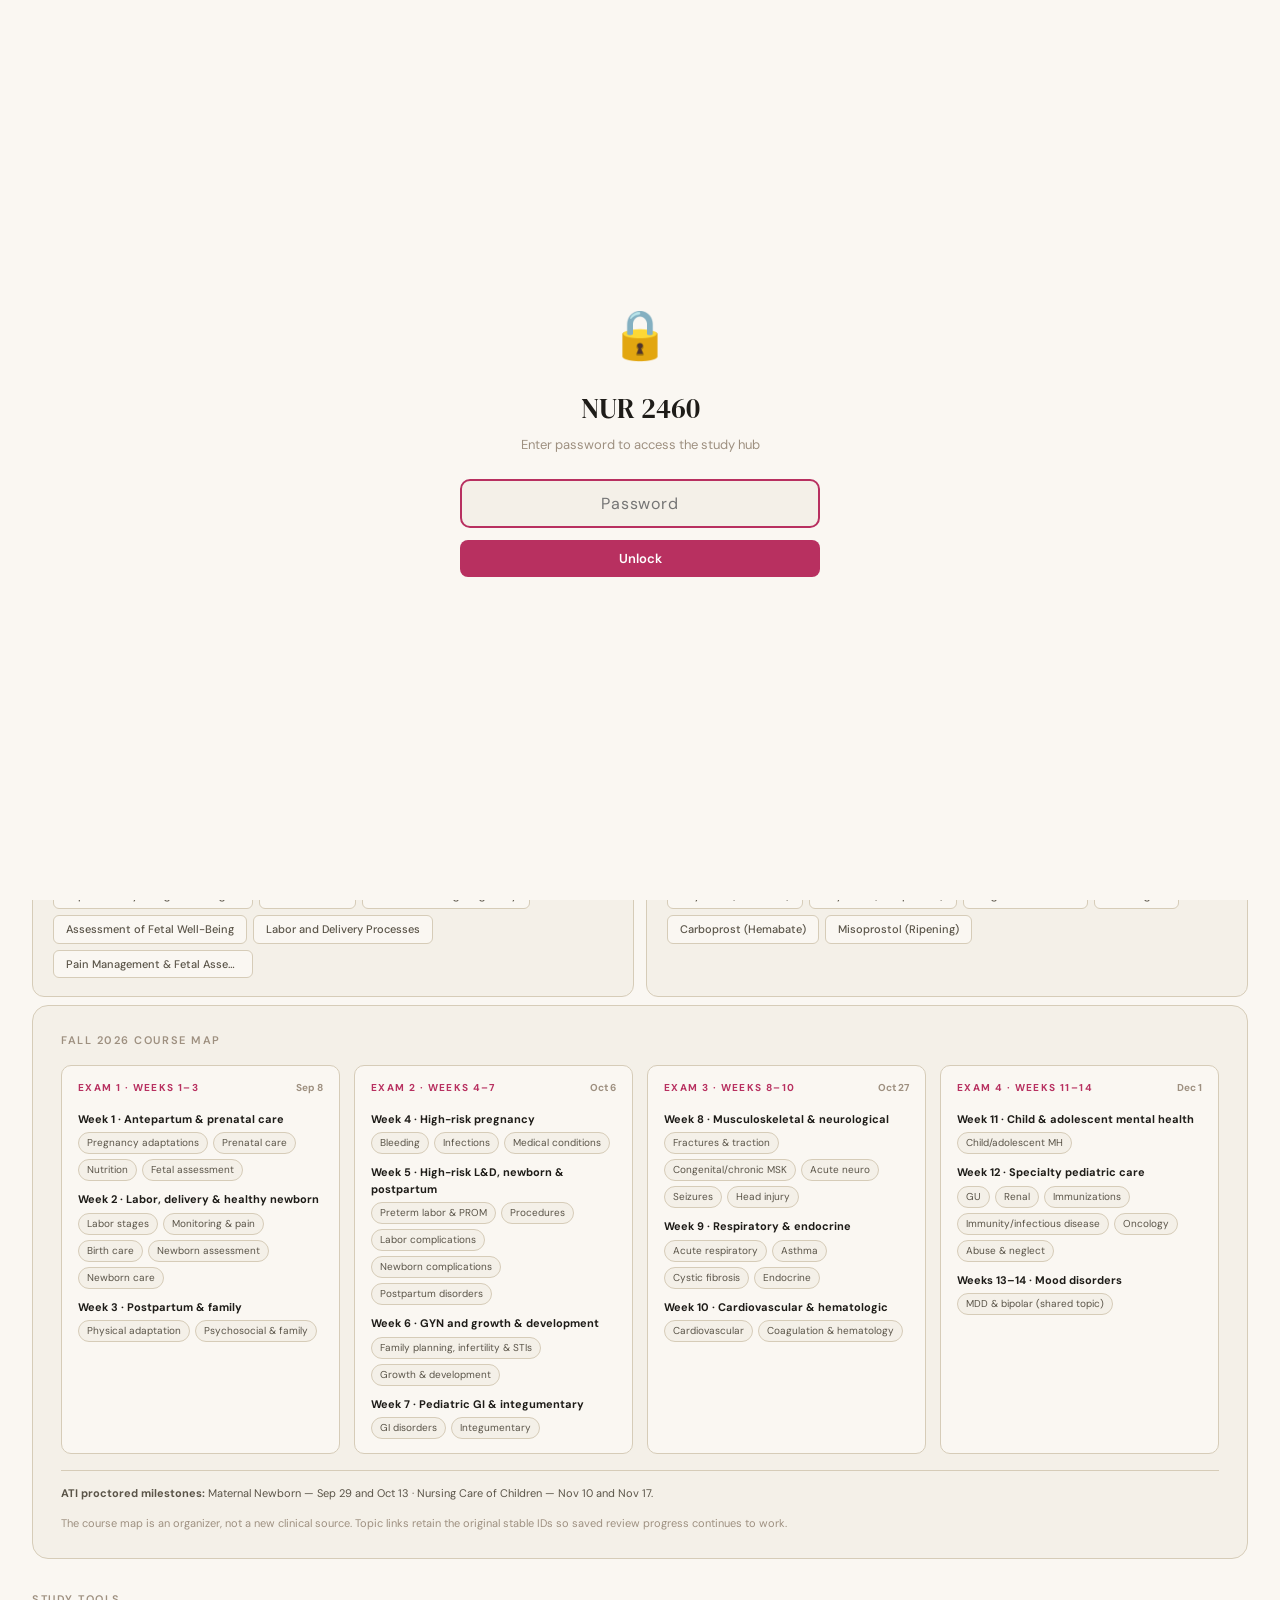
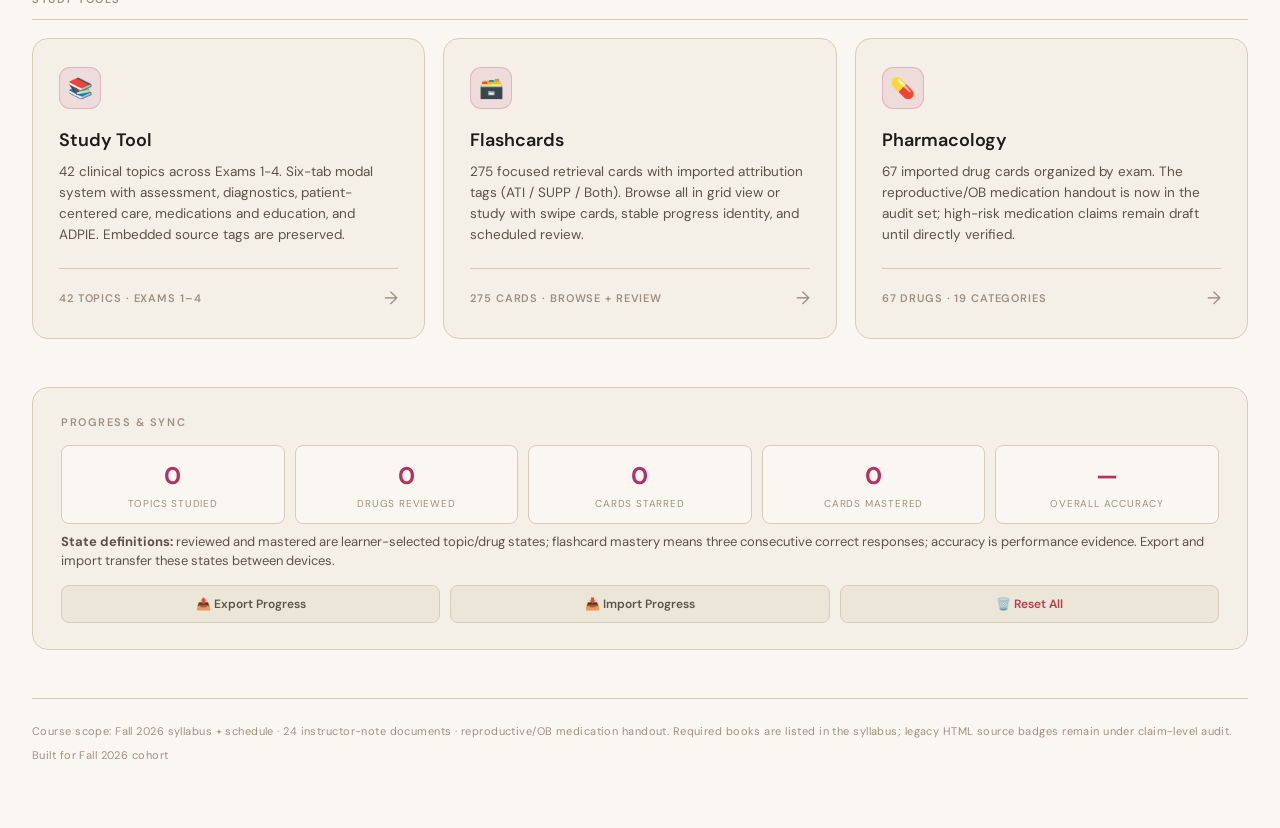
==== commit cca66438: "Restore pre-enrichment NUR2460 learner bundle" ====
--- a/index.html
+++ b/index.html
@@ -4,7 +4,6 @@
 <meta charset="UTF-8">
 <meta name="viewport" content="width=device-width, initial-scale=1.0, viewport-fit=cover">
 <title>NUR 2460 · Family Nursing Care</title>
-<link rel="icon" href="data:,">
 <link href="https://fonts.googleapis.com/css2?family=DM+Serif+Display:ital,wght@0,400;1,400&family=DM+Sans:wght@300;400;500;600;700&display=swap" rel="stylesheet">
 <style>
 :root {
@@ -287,13 +286,15 @@
   text-transform: uppercase;
 }
 
-.learning-path {
+.content-status,.learning-path {
   background: var(--surface);
   border: 1px solid var(--border);
   border-radius: 14px;
   padding: 16px 18px;
   margin-bottom: 24px;
 }
+.content-status { font-size: 12px; color: var(--text2); line-height: 1.55; }
+.content-status strong { color: var(--text); }
 .learning-path ol {
   display: grid;
   grid-template-columns: repeat(4,minmax(0,1fr));
@@ -366,6 +367,7 @@
 }
 .exam-link:hover,.exam-link:focus { color:#fff; background:var(--accent); border-color:var(--accent); outline:none; }
 .course-milestones { margin-top:16px; padding-top:14px; border-top:1px solid var(--border); color:var(--text2); font-size:11px; line-height:1.6; }
+.coverage-note { margin-top:12px; color:var(--text3); font-size:11px; line-height:1.55; }
 
 footer {
   margin-top: 48px;
@@ -463,9 +465,6 @@
 .sr-empty{padding:24px;text-align:center;color:var(--text3);font-size:13px;font-style:italic}
 
 /* Weak Spots Dashboard */
-.pickup-panel{margin:0 0 28px;background:linear-gradient(135deg,var(--surface),var(--surface2));border:1px solid var(--border);border-radius:16px;padding:20px 22px}.pickup-head{display:flex;align-items:flex-start;justify-content:space-between;gap:16px;margin-bottom:14px}.pickup-title{font-size:15px;font-weight:700;color:var(--text)}.pickup-sub{font-size:11px;color:var(--text3);margin-top:3px}.pickup-grid{display:grid;grid-template-columns:2fr 1fr 1fr;gap:10px}.pickup-card{display:flex;flex-direction:column;justify-content:space-between;min-height:102px;background:var(--bg);border:1px solid var(--border);border-radius:10px;padding:13px;text-decoration:none;color:inherit;transition:all .15s}.pickup-card:hover{border-color:var(--accent);transform:translateY(-1px)}.pickup-kicker{font-size:9px;font-weight:800;letter-spacing:.1em;text-transform:uppercase;color:var(--accent)}.pickup-name{font-size:13px;font-weight:700;color:var(--text);margin:5px 0}.pickup-meta{font-size:10px;color:var(--text3)}.pickup-count{font-size:26px;font-weight:700;color:var(--accent);line-height:1}.pickup-empty{color:var(--text3);font-size:12px;line-height:1.5}.pickup-card.disabled{pointer-events:none;opacity:.62}
-@media(max-width:760px){.pickup-grid{grid-template-columns:1fr 1fr}.pickup-grid .pickup-card:first-child{grid-column:1/-1}}
-@media(max-width:480px){.pickup-grid{grid-template-columns:1fr}.pickup-grid .pickup-card:first-child{grid-column:auto}}
 .weak-spots{margin-bottom:8px}
 .ws-grid{display:grid;grid-template-columns:repeat(auto-fit,minmax(260px,1fr));gap:12px}
 .ws-card{background:var(--surface);border:1px solid var(--border);border-radius:12px;padding:18px 20px;transition:all .15s}
@@ -518,6 +517,10 @@
     <p style="font-size:13px;color:var(--text3);margin-top:8px;font-style:italic">Lock in!😴 - Sleepy Ius</p>
   </div>
 
+  <div class="content-status" role="status">
+    <strong>Content status: course scope aligned; clinical audit in progress.</strong> The schedule, syllabus, 24 instructor-note documents, and reproductive/OB medication handout have been inventoried. Existing clinical wording remains an imported draft until each claim—especially doses, timing, hold parameters, and emergency actions—is verified against an authorized source. Source badges currently identify legacy attribution, not completed verification.
+  </div>
+
   <section class="learning-path" aria-labelledby="learningPathTitle">
     <div class="section-label" id="learningPathTitle" style="border:none;padding:0;margin:0">Recommended study path</div>
     <ol>
@@ -528,11 +531,6 @@
     </ol>
   </section>
 
-  <section class="pickup-panel" id="pickupPanel" aria-labelledby="pickupTitle">
-    <div class="pickup-head"><div><h2 class="pickup-title" id="pickupTitle">Pick up where you left off</h2><p class="pickup-sub">Resume a topic, clear due cards, or return to saved topics.</p></div></div>
-    <div class="pickup-grid" id="pickupGrid"></div>
-  </section>
-
 
   <div class="search-wrap">
     <span class="search-icon">🔍</span>
@@ -552,7 +550,7 @@
       <article class="exam-item">
         <div class="exam-header-row"><h3 class="exam-num">Exam 1 · Weeks 1–3</h3><time class="exam-date" datetime="2026-09-08">Sep 8</time></div>
         <div class="exam-topics">
-          <div class="exam-week"><strong>Week 1 · Antepartum &amp; prenatal care</strong><div class="exam-links"><a class="exam-link" href="NUR2460StudyTool.html?topic=adapt">Pregnancy adaptations</a><a class="exam-link" href="NUR2460StudyTool.html?topic=prenatal_care">Prenatal care</a><a class="exam-link" href="NUR2460StudyTool.html?topic=nutrition_pregnancy">Nutrition</a></div></div>
+          <div class="exam-week"><strong>Week 1 · Antepartum &amp; prenatal care</strong><div class="exam-links"><a class="exam-link" href="NUR2460StudyTool.html?topic=adapt">Pregnancy adaptations</a><a class="exam-link" href="NUR2460StudyTool.html?topic=prenatal_care">Prenatal care</a><a class="exam-link" href="NUR2460StudyTool.html?topic=nutrition_pregnancy">Nutrition</a><a class="exam-link" href="NUR2460StudyTool.html?topic=fetal_assessment">Fetal assessment</a></div></div>
           <div class="exam-week"><strong>Week 2 · Labor, delivery &amp; healthy newborn</strong><div class="exam-links"><a class="exam-link" href="NUR2460StudyTool.html?topic=labor_stages">Labor stages</a><a class="exam-link" href="NUR2460StudyTool.html?topic=fetal_monitor_pain">Monitoring &amp; pain</a><a class="exam-link" href="NUR2460StudyTool.html?topic=nursing_birth">Birth care</a><a class="exam-link" href="NUR2460StudyTool.html?topic=newborn_assess">Newborn assessment</a><a class="exam-link" href="NUR2460StudyTool.html?topic=newborn_care">Newborn care</a></div></div>
           <div class="exam-week"><strong>Week 3 · Postpartum &amp; family</strong><div class="exam-links"><a class="exam-link" href="NUR2460StudyTool.html?topic=pp_physical">Physical adaptation</a><a class="exam-link" href="NUR2460StudyTool.html?topic=pp_psychosocial">Psychosocial &amp; family</a></div></div>
         </div>
@@ -561,7 +559,7 @@
       <article class="exam-item">
         <div class="exam-header-row"><h3 class="exam-num">Exam 2 · Weeks 4–7</h3><time class="exam-date" datetime="2026-10-06">Oct 6</time></div>
         <div class="exam-topics">
-          <div class="exam-week"><strong>Week 4 · High-risk pregnancy</strong><div class="exam-links"><a class="exam-link" href="NUR2460StudyTool.html?topic=fetal_assessment">Fetal assessment</a><a class="exam-link" href="NUR2460StudyTool.html?topic=bleeding_preg">Bleeding</a><a class="exam-link" href="NUR2460StudyTool.html?topic=infections_preg">Infections</a><a class="exam-link" href="NUR2460StudyTool.html?topic=medical_conditions">Medical conditions</a></div></div>
+          <div class="exam-week"><strong>Week 4 · High-risk pregnancy</strong><div class="exam-links"><a class="exam-link" href="NUR2460StudyTool.html?topic=bleeding_preg">Bleeding</a><a class="exam-link" href="NUR2460StudyTool.html?topic=infections_preg">Infections</a><a class="exam-link" href="NUR2460StudyTool.html?topic=medical_conditions">Medical conditions</a></div></div>
           <div class="exam-week"><strong>Week 5 · High-risk L&amp;D, newborn &amp; postpartum</strong><div class="exam-links"><a class="exam-link" href="NUR2460StudyTool.html?topic=preterm_prom">Preterm labor &amp; PROM</a><a class="exam-link" href="NUR2460StudyTool.html?topic=therapeutic_proc">Procedures</a><a class="exam-link" href="NUR2460StudyTool.html?topic=labor_comp">Labor complications</a><a class="exam-link" href="NUR2460StudyTool.html?topic=newborn_comp">Newborn complications</a><a class="exam-link" href="NUR2460StudyTool.html?topic=pp_disorders">Postpartum disorders</a></div></div>
           <div class="exam-week"><strong>Week 6 · GYN and growth &amp; development</strong><div class="exam-links"><a class="exam-link" href="NUR2460StudyTool.html?topic=contraception">Family planning, infertility &amp; STIs</a><a class="exam-link" href="NUR2460StudyTool.html?topic=growth_dev">Growth &amp; development</a></div></div>
           <div class="exam-week"><strong>Week 7 · Pediatric GI &amp; integumentary</strong><div class="exam-links"><a class="exam-link" href="NUR2460StudyTool.html?topic=peds_gi">GI disorders</a><a class="exam-link" href="NUR2460StudyTool.html?topic=peds_integ">Integumentary</a></div></div>
@@ -587,6 +585,7 @@
       </article>
     </div>
     <div class="course-milestones"><strong>ATI proctored milestones:</strong> Maternal Newborn — Sep 29 and Oct 13 · Nursing Care of Children — Nov 10 and Nov 17.</div>
+    <div class="coverage-note">The course map is an organizer, not a new clinical source. Topic links retain the original stable IDs so saved review progress continues to work.</div>
   </section>
 
   <div class="section-label">Study Tools</div>
@@ -605,9 +604,9 @@
     <a class="card" href="NUR2460Flashcards.html">
       <div class="card-icon">🗃️</div>
       <div class="card-title">Flashcards</div>
-      <div class="card-desc">Study 763 active flashcards across all four exams using Browse, Review, Focus, due-date practice, performance tracking, and print views.</div>
+      <div class="card-desc">275 focused retrieval cards with imported attribution tags (ATI / SUPP / Both). Browse all in grid view or study with swipe cards, stable progress identity, and scheduled review.</div>
       <div class="card-footer">
-        <span class="card-meta">763 Cards · Exams 1–4</span>
+        <span class="card-meta">275 Cards · Browse + Review</span>
         <span class="card-arrow">→</span>
       </div>
     </a>
@@ -615,19 +614,9 @@
     <a class="card" href="NUR2460Pharmacology.html">
       <div class="card-icon">💊</div>
       <div class="card-title">Pharmacology</div>
-      <div class="card-desc">Review 77 medication and therapy records organized by exam, with Deep, Brief, comparison, focus, and print views.</div>
+      <div class="card-desc">67 imported drug cards organized by exam. The reproductive/OB medication handout is now in the audit set; high-risk medication claims remain draft until directly verified.</div>
       <div class="card-footer">
-        <span class="card-meta">77 Records · 19 Categories</span>
-        <span class="card-arrow">→</span>
-      </div>
-    </a>
-
-    <a class="card" href="NUR2460Templates.html">
-      <div class="card-icon">📝</div>
-      <div class="card-title">ATI Templates</div>
-      <div class="card-desc">Practice with eight ATI Active Learning Template formats in Guided and Blank modes, organized into 284 topic-based entries with starring, review, and print tools.</div>
-      <div class="card-footer">
-        <span class="card-meta">8 Skeletons · 284 Associations</span>
+        <span class="card-meta">67 Drugs · 19 Categories</span>
         <span class="card-arrow">→</span>
       </div>
     </a>
@@ -672,6 +661,7 @@
   </div>
 
   <footer>
+    <div>Course scope: Fall 2026 syllabus + schedule · 24 instructor-note documents · reproductive/OB medication handout. Required books are listed in the syllabus; legacy HTML source badges remain under claim-level audit.</div>
     <div>Built for Fall 2026 cohort</div>
   </footer>
 
@@ -726,30 +716,10 @@
 
 
 // ═══ PROGRESS SYNC ═══
-const SYNC_KEYS=['studyTheme','nur2460_progress','nur2460_pharm_progress','nur2460_fc_stars','nur2460_fc_collections_v1','nur2460_fc_mastery','nur2460_fc_accuracy','nur2460_fc_schedule','nur2460_fc_state_version','nur2460_study_bookmarks_v1','nur2460_study_notes_v1','nur2460_study_annotations_v1','nur2460_study_last_topic_v1','nur2460_study_view_v1','nur2460_study_header_collapsed_v1','nur2460_templates_progress_v1','nur2460_templates_filters_v1','nur2460_templates_last_v1','nur2460_templates_starred_v1'];
-
-function normalizeHubFocusState(value){
-  if(!value||value.version!==1||!value.collections)return null;
-  const source=value.collections.focus||value.collections.reviewer;
-  if(!source||!Array.isArray(source.cardIds))return null;
-  const seen=new Set();const ids=source.cardIds.filter(function(id){if(typeof id!=='string'||!id||seen.has(id))return false;seen.add(id);return true});
-  return{version:1,collections:{focus:{name:'Focus Deck',cardIds:ids}}};
-}
-function migrateHubFocusState(){
-  let state=null;try{state=normalizeHubFocusState(JSON.parse(localStorage.getItem('nur2460_fc_collections_v1')||'null'))}catch(e){}
-  if(!state){
-    let legacy={};try{legacy=JSON.parse(localStorage.getItem('nur2460_fc_stars')||'{}')||{}}catch(e){}
-    state={version:1,collections:{focus:{name:'Focus Deck',cardIds:Object.keys(legacy).filter(function(id){return typeof id==='string'&&id&&legacy[id]})}}};
-  }
-  const mirror={};state.collections.focus.cardIds.forEach(function(id){mirror[id]=true});
-  try{localStorage.setItem('nur2460_fc_collections_v1',JSON.stringify(state));localStorage.setItem('nur2460_fc_stars',JSON.stringify(mirror))}catch(e){}
-  return state;
-}
-function getHubFocusIds(){return migrateHubFocusState().collections.focus.cardIds.slice()}
-migrateHubFocusState();
+const SYNC_KEYS=['studyTheme','nur2460_progress','nur2460_pharm_progress','nur2460_fc_stars','nur2460_fc_mastery','nur2460_fc_accuracy','nur2460_fc_schedule','nur2460_fc_state_version'];
 
 function getProgressStats(){
-  let stats={studyTopics:0,pharmDrugs:0,fcStars:0,fcMastered:0,fcAccTotal:0,templatesStudied:0};
+  let stats={studyTopics:0,pharmDrugs:0,fcStars:0,fcMastered:0,fcAccTotal:0};
   try{
     const sp=JSON.parse(localStorage.getItem('nur2460_progress')||'{}');
     stats.studyTopics=Object.values(sp).filter(v=>v).length;
@@ -759,15 +729,12 @@
     stats.pharmDrugs=Object.values(pp).filter(v=>v).length;
   }catch(e){}
   try{
-    stats.fcStars=getHubFocusIds().length;
+    const fc=JSON.parse(localStorage.getItem('nur2460_fc_stars')||'{}');
+    stats.fcStars=Object.values(fc).filter(v=>v).length;
   }catch(e){}
   try{
     const fm=JSON.parse(localStorage.getItem('nur2460_fc_mastery')||'{}');
     stats.fcMastered=Object.values(fm).filter(v=>v>=3).length;
-  }catch(e){}
-  try{
-    const tp=JSON.parse(localStorage.getItem('nur2460_templates_progress_v1')||'{}');
-    stats.templatesStudied=Object.values(tp.records||{}).filter(v=>v==='studied').length;
   }catch(e){}
   try{
     const fa=JSON.parse(localStorage.getItem('nur2460_fc_accuracy')||'{}');
@@ -784,9 +751,8 @@
   el.innerHTML=
     '<div class="progress-item"><div class="progress-item-num">'+s.studyTopics+'</div><div class="progress-item-label">Topics Studied</div></div>'+
     '<div class="progress-item"><div class="progress-item-num">'+s.pharmDrugs+'</div><div class="progress-item-label">Drugs Reviewed</div></div>'+
-    '<div class="progress-item"><div class="progress-item-num">'+s.fcStars+'</div><div class="progress-item-label">Cards in Focus</div></div>'+
+    '<div class="progress-item"><div class="progress-item-num">'+s.fcStars+'</div><div class="progress-item-label">Cards Starred</div></div>'+
     '<div class="progress-item"><div class="progress-item-num">'+s.fcMastered+'</div><div class="progress-item-label">Cards Mastered</div></div>'+
-    '<div class="progress-item"><div class="progress-item-num">'+s.templatesStudied+'</div><div class="progress-item-label">Templates Studied</div></div>'+
     '<div class="progress-item"><div class="progress-item-num">'+(s.fcAccTotal?s.fcAccTotal+'%':'—')+'</div><div class="progress-item-label">Overall Accuracy</div></div>';
 }
 
@@ -842,9 +808,6 @@
       st.textContent='Invalid progress code. Make sure you copied the full export.';
       return;
     }
-    if(data.nur2460_fc_collections_v1===undefined&&data.nur2460_fc_stars!==undefined){
-      localStorage.removeItem('nur2460_fc_collections_v1');
-    }
     let restored=0;
     SYNC_KEYS.forEach(key=>{
       if(data[key]!==undefined){
@@ -852,12 +815,10 @@
         restored++;
       }
     });
-    migrateHubFocusState();
     st.className='sync-status success';
     st.textContent='✓ Restored '+restored+' settings! Originally exported on '+new Date(data._exportDate).toLocaleDateString()+'. Refresh the page to see changes.';
     renderProgressSummary();
     renderWeakSpots();
-    renderPickupPanel();
   }catch(e){
     st.className='sync-status error';
     st.textContent='Could not parse the progress code. Make sure you copied the entire text.';
@@ -865,14 +826,10 @@
 }
 
 function confirmReset(){
-  if(!confirm('This will erase ALL your study progress, drug reviews, Focus Deck, template progress, mastery tiers, accuracy data, topic bookmarks/notes, resume history, and theme preference. This cannot be undone.\n\nAre you sure?')) return;
+  if(!confirm('This will erase ALL your study progress, drug reviews, starred cards, mastery tiers, accuracy data, and theme preference. This cannot be undone.\n\nAre you sure?')) return;
   if(!confirm('Really? Export your progress first if you want to save it.')) return;
   SYNC_KEYS.forEach(key=>localStorage.removeItem(key));
   renderProgressSummary();
-  renderWeakSpots();
-  renderPickupPanel();
-  localStorage.removeItem('nur2460_fc_collections_v1');
-  localStorage.removeItem('nur2460_fc_stars');
   alert('All progress has been reset.');
 }
 
@@ -880,43 +837,12 @@
 renderProgressSummary();
 
 // ── Universal Search ──────────────────────
-const SEARCH_INDEX = [{"type":"topic","id":"adapt","name":"Expected Physiological Changes During Pregnancy","search":"expected physiological changes during pregnancy","url":"NUR2460StudyTool.html?topic=adapt"},{"type":"topic","id":"prenatal_care","name":"Prenatal Care","search":"prenatal care","url":"NUR2460StudyTool.html?topic=prenatal_care"},{"type":"topic","id":"nutrition_pregnancy","name":"Nutrition During Pregnancy","search":"nutrition during pregnancy","url":"NUR2460StudyTool.html?topic=nutrition_pregnancy"},{"type":"topic","id":"fetal_assessment","name":"Assessment of Fetal Well-Being","search":"assessment of fetal well-being","url":"NUR2460StudyTool.html?topic=fetal_assessment"},{"type":"topic","id":"labor_stages","name":"Labor and Delivery Processes","search":"labor and delivery processes","url":"NUR2460StudyTool.html?topic=labor_stages"},{"type":"topic","id":"fetal_monitor_pain","name":"Pain Management & Fetal Assessment During Labor","search":"pain management & fetal assessment during labor","url":"NUR2460StudyTool.html?topic=fetal_monitor_pain"},{"type":"topic","id":"nursing_birth","name":"Nursing Care During Stages of Labor","search":"nursing care during stages of labor","url":"NUR2460StudyTool.html?topic=nursing_birth"},{"type":"topic","id":"newborn_assess","name":"Newborn Assessment","search":"newborn assessment","url":"NUR2460StudyTool.html?topic=newborn_assess"},{"type":"topic","id":"newborn_care","name":"Routine Newborn Care & Nutrition","search":"routine newborn care nutrition nursing care of newborns newborn nutrition","url":"NUR2460StudyTool.html?topic=newborn_care"},{"type":"topic","id":"pp_physical","name":"Postpartum Physiological Adaptations","search":"postpartum physiological adaptations","url":"NUR2460StudyTool.html?topic=pp_physical"},{"type":"topic","id":"pp_psychosocial","name":"Baby-Friendly Care & Discharge Teaching","search":"baby-friendly care & discharge teaching","url":"NUR2460StudyTool.html?topic=pp_psychosocial"},{"type":"topic","id":"bleeding_preg","name":"Bleeding During Pregnancy","search":"bleeding during pregnancy","url":"NUR2460StudyTool.html?topic=bleeding_preg"},{"type":"topic","id":"infections_preg","name":"Maternal Infections","search":"maternal infections","url":"NUR2460StudyTool.html?topic=infections_preg"},{"type":"topic","id":"medical_conditions","name":"Cervical Insufficiency, HG, Anemia, GDM, Gestational HTN","search":"cervical insufficiency, hg, anemia, gdm, gestational htn","url":"NUR2460StudyTool.html?topic=medical_conditions"},{"type":"topic","id":"preterm_prom","name":"Early Onset of Labor","search":"early onset of labor","url":"NUR2460StudyTool.html?topic=preterm_prom"},{"type":"topic","id":"therapeutic_proc","name":"Therapeutic Procedures to Assist with Labor and Delivery","search":"therapeutic procedures to assist with labor and delivery","url":"NUR2460StudyTool.html?topic=therapeutic_proc"},{"type":"topic","id":"labor_comp","name":"Complications Related to the Labor Process","search":"complications related to the labor process","url":"NUR2460StudyTool.html?topic=labor_comp"},{"type":"topic","id":"newborn_comp","name":"Assessment and Management of Newborn Complications","search":"assessment and management of newborn complications","url":"NUR2460StudyTool.html?topic=newborn_comp"},{"type":"topic","id":"pp_disorders","name":"PP Hemorrhage, DVT/PE, Infections, Depression","search":"pp hemorrhage, dvt/pe, infections, depression","url":"NUR2460StudyTool.html?topic=pp_disorders"},{"type":"topic","id":"contraception","name":"Family Planning Methods","search":"family planning methods","url":"NUR2460StudyTool.html?topic=contraception"},{"type":"topic","id":"growth_dev","name":"Health Promotion: Infant through Adolescent","search":"health promotion: infant through adolescent","url":"NUR2460StudyTool.html?topic=growth_dev"},{"type":"topic","id":"peds_gi","name":"Infectious, Structural & Inflammatory GI","search":"infectious, structural & inflammatory gi","url":"NUR2460StudyTool.html?topic=peds_gi"},{"type":"topic","id":"peds_integ","name":"Skin Infections, Dermatitis & Burns","search":"skin infections, dermatitis & burns","url":"NUR2460StudyTool.html?topic=peds_integ"},{"type":"topic","id":"neuro_acute","name":"Meningitis, Reye Syndrome & Increased ICP","search":"meningitis reye syndrome increased icp lumbar puncture","url":"NUR2460StudyTool.html?topic=neuro_acute"},{"type":"topic","id":"seizures","name":"Febrile Seizures, Epilepsy, Status Epilepticus","search":"febrile seizures, epilepsy, status epilepticus","url":"NUR2460StudyTool.html?topic=seizures"},{"type":"topic","id":"head_injury","name":"Concussion, Skull Fractures, ICP","search":"concussion, skull fractures, icp","url":"NUR2460StudyTool.html?topic=head_injury"},{"type":"topic","id":"resp_acute","name":"Croup, Epiglottitis, RSV, Pneumonia","search":"croup, epiglottitis, rsv, pneumonia","url":"NUR2460StudyTool.html?topic=resp_acute"},{"type":"topic","id":"asthma","name":"Classification, Triggers, Peak Flow, Action Plan","search":"classification, triggers, peak flow, action plan","url":"NUR2460StudyTool.html?topic=asthma"},{"type":"topic","id":"cystic_fibrosis","name":"Sweat Chloride, Pancreatic Enzymes, CPT","search":"sweat chloride, pancreatic enzymes, cpt","url":"NUR2460StudyTool.html?topic=cystic_fibrosis"},{"type":"topic","id":"cardio_peds","name":"CHD, Heart Failure, Kawasaki, Rheumatic Fever","search":"chd, heart failure, kawasaki, rheumatic fever","url":"NUR2460StudyTool.html?topic=cardio_peds"},{"type":"topic","id":"heme_peds","name":"Sickle Cell, Anemia, Hemophilia, Leukemia","search":"sickle cell, anemia, hemophilia, leukemia","url":"NUR2460StudyTool.html?topic=heme_peds"},{"type":"topic","id":"fractures","name":"Types, Casting, Traction, Compartment Syndrome","search":"types, casting, traction, compartment syndrome","url":"NUR2460StudyTool.html?topic=fractures"},{"type":"topic","id":"msk_congenital","name":"DDH, Clubfoot, Scoliosis, CP, Duchenne","search":"ddh, clubfoot, scoliosis, cp, duchenne","url":"NUR2460StudyTool.html?topic=msk_congenital"},{"type":"topic","id":"endo_peds","name":"Type 1 DM, DKA, Hypothyroidism, Growth Hormone","search":"type 1 dm, dka, hypothyroidism, growth hormone","url":"NUR2460StudyTool.html?topic=endo_peds"},{"type":"topic","id":"gu_peds","name":"Enuresis, UTIs, Structural GU Defects","search":"enuresis, utis, structural gu defects","url":"NUR2460StudyTool.html?topic=gu_peds"},{"type":"topic","id":"renal_peds","name":"Glomerulonephritis, Nephrotic Syndrome, HUS, Renal Failure","search":"glomerulonephritis, nephrotic syndrome, hus, renal failure","url":"NUR2460StudyTool.html?topic=renal_peds"},{"type":"topic","id":"immunizations","name":"Childhood Vaccine Schedule, Contraindications, Adverse Effects","search":"childhood vaccine schedule, contraindications, adverse effects","url":"NUR2460StudyTool.html?topic=immunizations"},{"type":"topic","id":"communicable_diseases","name":"Measles, Mumps, Rubella, Varicella, Pertussis, Fifth Disease","search":"measles, mumps, rubella, varicella, pertussis, fifth disease","url":"NUR2460StudyTool.html?topic=communicable_diseases"},{"type":"topic","id":"peds_cancer","name":"Wilms Tumor, Neuroblastoma, Leukemia, Bone Cancers, Chemo Care","search":"wilms tumor, neuroblastoma, leukemia, bone cancers, chemo care","url":"NUR2460StudyTool.html?topic=peds_cancer"},{"type":"topic","id":"abuse_neglect","name":"Physical/Sexual/Emotional Abuse, Mandatory Reporting, Documentation","search":"physical/sexual/emotional abuse, mandatory reporting, documentation","url":"NUR2460StudyTool.html?topic=abuse_neglect"},{"type":"topic","id":"child_adolescent_mh","name":"ADHD, Autism, ODD, Conduct Disorder, Eating Disorders","search":"adhd, autism, odd, conduct disorder, eating disorders","url":"NUR2460StudyTool.html?topic=child_adolescent_mh"},{"type":"topic","id":"mood_disorders","name":"Depression, Suicide, Bipolar, Lithium","search":"depression, suicide, bipolar, lithium","url":"NUR2460StudyTool.html?topic=mood_disorders"},{"type":"drug","id":"oxytocin_ind","name":"Oxytocin (Induction)","search":"oxytocin (induction)","url":"NUR2460Pharmacology.html?drug=oxytocin_ind"},{"type":"drug","id":"oxytocin_pp","name":"Oxytocin (Postpartum)","search":"oxytocin (postpartum)","url":"NUR2460Pharmacology.html?drug=oxytocin_pp"},{"type":"drug","id":"mag_sulfate","name":"Magnesium Sulfate","search":"magnesium sulfate","url":"NUR2460Pharmacology.html?drug=mag_sulfate"},{"type":"drug","id":"methergine","name":"Methergine","search":"methergine","url":"NUR2460Pharmacology.html?drug=methergine"},{"type":"drug","id":"carboprost","name":"Carboprost (Hemabate)","search":"carboprost (hemabate)","url":"NUR2460Pharmacology.html?drug=carboprost"},{"type":"drug","id":"misoprostol_rip","name":"Misoprostol (Ripening)","search":"misoprostol (ripening)","url":"NUR2460Pharmacology.html?drug=misoprostol_rip"},{"type":"drug","id":"misoprostol_pp","name":"Misoprostol (PPH)","search":"misoprostol (pph)","url":"NUR2460Pharmacology.html?drug=misoprostol_pp"},{"type":"drug","id":"dinoprostone","name":"Dinoprostone (Cervidil)","search":"dinoprostone (cervidil)","url":"NUR2460Pharmacology.html?drug=dinoprostone"},{"type":"drug","id":"terbutaline","name":"Terbutaline","search":"terbutaline","url":"NUR2460Pharmacology.html?drug=terbutaline"},{"type":"drug","id":"nifedipine","name":"Nifedipine","search":"nifedipine","url":"NUR2460Pharmacology.html?drug=nifedipine"},{"type":"drug","id":"indomethacin","name":"Indomethacin","search":"indomethacin","url":"NUR2460Pharmacology.html?drug=indomethacin"},{"type":"drug","id":"betamethasone","name":"Betamethasone","search":"betamethasone","url":"NUR2460Pharmacology.html?drug=betamethasone"},{"type":"drug","id":"hydralazine","name":"Hydralazine","search":"hydralazine","url":"NUR2460Pharmacology.html?drug=hydralazine"},{"type":"drug","id":"labetalol","name":"Labetalol","search":"labetalol","url":"NUR2460Pharmacology.html?drug=labetalol"},{"type":"drug","id":"methotrexate","name":"Methotrexate","search":"methotrexate","url":"NUR2460Pharmacology.html?drug=methotrexate"},{"type":"drug","id":"rhogam","name":"RhoGAM","search":"rhogam","url":"NUR2460Pharmacology.html?drug=rhogam"},{"type":"drug","id":"folic_acid","name":"Folic Acid","search":"folic acid","url":"NUR2460Pharmacology.html?drug=folic_acid"},{"type":"drug","id":"iron_supp","name":"Iron Supplement","search":"iron supplement","url":"NUR2460Pharmacology.html?drug=iron_supp"},{"type":"drug","id":"calcium_supp","name":"Calcium Supplement","search":"calcium supplement","url":"NUR2460Pharmacology.html?drug=calcium_supp"},{"type":"drug","id":"heparin_pp","name":"Heparin/Enoxaparin","search":"heparin/enoxaparin","url":"NUR2460Pharmacology.html?drug=heparin_pp"},{"type":"drug","id":"warfarin_pp","name":"Warfarin","search":"warfarin","url":"NUR2460Pharmacology.html?drug=warfarin_pp"},{"type":"drug","id":"opioid_analgesics","name":"Opioid Analgesics","search":"opioid analgesics","url":"NUR2460Pharmacology.html?drug=opioid_analgesics"},{"type":"drug","id":"epidural","name":"Epidural","search":"epidural","url":"NUR2460Pharmacology.html?drug=epidural"},{"type":"drug","id":"spinal","name":"Spinal Anesthesia","search":"spinal anesthesia","url":"NUR2460Pharmacology.html?drug=spinal"},{"type":"drug","id":"pudendal","name":"Pudendal Block","search":"pudendal block","url":"NUR2460Pharmacology.html?drug=pudendal"},{"type":"drug","id":"naloxone","name":"Naloxone (Narcan)","search":"naloxone (narcan)","url":"NUR2460Pharmacology.html?drug=naloxone"},{"type":"drug","id":"sertraline_pp","name":"Sertraline (Zoloft)","search":"sertraline (zoloft)","url":"NUR2460Pharmacology.html?drug=sertraline_pp"},{"type":"drug","id":"coc","name":"Combined Oral Contraceptives","search":"combined oral contraceptives","url":"NUR2460Pharmacology.html?drug=coc"},{"type":"drug","id":"depo_provera","name":"Depo-Provera","search":"depo-provera","url":"NUR2460Pharmacology.html?drug=depo_provera"},{"type":"drug","id":"clomiphene","name":"Clomiphene (Clomid)","search":"clomiphene (clomid)","url":"NUR2460Pharmacology.html?drug=clomiphene"},{"type":"drug","id":"erythromycin_eye","name":"Erythromycin Eye Ointment","search":"erythromycin eye ointment","url":"NUR2460Pharmacology.html?drug=erythromycin_eye"},{"type":"drug","id":"vitamin_k","name":"Vitamin K","search":"vitamin k","url":"NUR2460Pharmacology.html?drug=vitamin_k"},{"type":"drug","id":"hep_b_vax","name":"Hepatitis B Vaccine","search":"hepatitis b vaccine","url":"NUR2460Pharmacology.html?drug=hep_b_vax"},{"type":"drug","id":"surfactant","name":"Surfactant","search":"surfactant","url":"NUR2460Pharmacology.html?drug=surfactant"},{"type":"drug","id":"nas_meds","name":"NAS Medications","search":"nas medications","url":"NUR2460Pharmacology.html?drug=nas_meds"},{"type":"drug","id":"acyclovir","name":"Acyclovir","search":"acyclovir","url":"NUR2460Pharmacology.html?drug=acyclovir"},{"type":"drug","id":"metronidazole","name":"Metronidazole (Flagyl)","search":"metronidazole (flagyl)","url":"NUR2460Pharmacology.html?drug=metronidazole"},{"type":"drug","id":"permethrin","name":"Permethrin","search":"permethrin","url":"NUR2460Pharmacology.html?drug=permethrin"},{"type":"drug","id":"silvadene","name":"Silver Sulfadiazine","search":"silver sulfadiazine","url":"NUR2460Pharmacology.html?drug=silvadene"},{"type":"drug","id":"isotretinoin","name":"Isotretinoin (Accutane)","search":"isotretinoin (accutane)","url":"NUR2460Pharmacology.html?drug=isotretinoin"},{"type":"drug","id":"griseofulvin","name":"Griseofulvin","search":"griseofulvin","url":"NUR2460Pharmacology.html?drug=griseofulvin"},{"type":"drug","id":"phenytoin_e3","name":"Phenytoin (Dilantin)","search":"phenytoin (dilantin)","url":"NUR2460Pharmacology.html?drug=phenytoin_e3"},{"type":"drug","id":"carbamazepine","name":"Carbamazepine (Tegretol)","search":"carbamazepine (tegretol)","url":"NUR2460Pharmacology.html?drug=carbamazepine"},{"type":"drug","id":"valproic_acid","name":"Valproic Acid (Depakote)","search":"valproic acid (depakote)","url":"NUR2460Pharmacology.html?drug=valproic_acid"},{"type":"drug","id":"phenobarbital_e3","name":"Phenobarbital","search":"phenobarbital","url":"NUR2460Pharmacology.html?drug=phenobarbital_e3"},{"type":"drug","id":"lorazepam_e3","name":"Lorazepam (Ativan)","search":"lorazepam (ativan)","url":"NUR2460Pharmacology.html?drug=lorazepam_e3"},{"type":"drug","id":"albuterol","name":"Albuterol","search":"albuterol","url":"NUR2460Pharmacology.html?drug=albuterol"},{"type":"drug","id":"fluticasone","name":"Fluticasone","search":"fluticasone","url":"NUR2460Pharmacology.html?drug=fluticasone"},{"type":"drug","id":"montelukast","name":"Montelukast (Singulair)","search":"montelukast (singulair)","url":"NUR2460Pharmacology.html?drug=montelukast"},{"type":"drug","id":"pancrelipase","name":"Pancrelipase (Creon)","search":"pancrelipase (creon)","url":"NUR2460Pharmacology.html?drug=pancrelipase"},{"type":"drug","id":"dornase_alfa","name":"Dornase Alfa (Pulmozyme)","search":"dornase alfa (pulmozyme)","url":"NUR2460Pharmacology.html?drug=dornase_alfa"},{"type":"drug","id":"digoxin_e3","name":"Digoxin","search":"digoxin","url":"NUR2460Pharmacology.html?drug=digoxin_e3"},{"type":"drug","id":"furosemide_e3","name":"Furosemide (Lasix)","search":"furosemide (lasix)","url":"NUR2460Pharmacology.html?drug=furosemide_e3"},{"type":"drug","id":"hydroxyurea","name":"Hydroxyurea","search":"hydroxyurea","url":"NUR2460Pharmacology.html?drug=hydroxyurea"},{"type":"drug","id":"kayexalate","name":"Kayexalate (SPS)","search":"kayexalate (sps)","url":"NUR2460Pharmacology.html?drug=kayexalate"},{"type":"drug","id":"insulin_peds","name":"Insulin (Pediatric)","search":"insulin (pediatric)","url":"NUR2460Pharmacology.html?drug=insulin_peds"},{"type":"drug","id":"levothyroxine_e3","name":"Levothyroxine","search":"levothyroxine","url":"NUR2460Pharmacology.html?drug=levothyroxine_e3"},{"type":"drug","id":"prednisone_e4","name":"Prednisone","search":"prednisone","url":"NUR2460Pharmacology.html?drug=prednisone_e4"},{"type":"drug","id":"ors","name":"Oral Rehydration Solution","search":"oral rehydration solution","url":"NUR2460Pharmacology.html?drug=ors"},{"type":"drug","id":"ondansetron_e4","name":"Ondansetron (Zofran)","search":"ondansetron (zofran)","url":"NUR2460Pharmacology.html?drug=ondansetron_e4"},{"type":"drug","id":"vincristine","name":"Vincristine","search":"vincristine","url":"NUR2460Pharmacology.html?drug=vincristine"},{"type":"drug","id":"filgrastim","name":"Filgrastim (Neupogen)","search":"filgrastim (neupogen)","url":"NUR2460Pharmacology.html?drug=filgrastim"},{"type":"drug","id":"methylphenidate","name":"Methylphenidate (Ritalin)","search":"methylphenidate (ritalin)","url":"NUR2460Pharmacology.html?drug=methylphenidate"},{"type":"drug","id":"lithium_e4","name":"Lithium","search":"lithium","url":"NUR2460Pharmacology.html?drug=lithium_e4"},{"type":"drug","id":"fluoxetine_e4","name":"Fluoxetine (Prozac)","search":"fluoxetine (prozac)","url":"NUR2460Pharmacology.html?drug=fluoxetine_e4"},{"type":"drug","id":"risperidone_e4","name":"Risperidone (Risperdal)","search":"risperidone (risperdal)","url":"NUR2460Pharmacology.html?drug=risperidone_e4"},{"type":"drug","id":"lamotrigine_e4","name":"Lamotrigine (Lamictal)","search":"lamotrigine (lamictal)","url":"NUR2460Pharmacology.html?drug=lamotrigine_e4"},{"type":"drug","id":"neuro_lp_topical","name":"Lidocaine/prilocaine topical cream","search":"lidocaine/prilocaine topical cream","url":"NUR2460Pharmacology.html?drug=neuro_lp_topical"},{"type":"drug","id":"neuro_lp_sedation","name":"Fentanyl and midazolam — LP sedation boundary","search":"fentanyl and midazolam — lp sedation boundary","url":"NUR2460Pharmacology.html?drug=neuro_lp_sedation"},{"type":"drug","id":"neuro_imaging_sedation","name":"Prescribed CT/MRI sedatives","search":"prescribed ct/mri sedatives","url":"NUR2460Pharmacology.html?drug=neuro_imaging_sedation"},{"type":"drug","id":"neuro_iv_antibiotics","name":"IV antibiotics — bacterial meningitis","search":"iv antibiotics — bacterial meningitis","url":"NUR2460Pharmacology.html?drug=neuro_iv_antibiotics"},{"type":"drug","id":"neuro_dexamethasone","name":"Dexamethasone — meningitis boundary","search":"dexamethasone — meningitis boundary","url":"NUR2460Pharmacology.html?drug=neuro_dexamethasone"},{"type":"drug","id":"neuro_analgesics","name":"Meningitis analgesics","search":"meningitis analgesics","url":"NUR2460Pharmacology.html?drug=neuro_analgesics"},{"type":"drug","id":"neuro_iv_fluids","name":"Prescribed IV fluids — Reye boundary","search":"prescribed iv fluids — reye boundary","url":"NUR2460Pharmacology.html?drug=neuro_iv_fluids"},{"type":"drug","id":"neuro_pain_med","name":"Pain medication — Reye boundary","search":"pain medication — reye boundary","url":"NUR2460Pharmacology.html?drug=neuro_pain_med"},{"type":"drug","id":"neuro_mannitol","name":"Mannitol — Reye boundary","search":"mannitol — reye boundary","url":"NUR2460Pharmacology.html?drug=neuro_mannitol"},{"type":"drug","id":"neuro_salicylates","name":"Salicylates — Reye avoidance boundary","search":"salicylates — reye avoidance boundary","url":"NUR2460Pharmacology.html?drug=neuro_salicylates"}];
+const SEARCH_INDEX = [{"type": "topic", "id": "adapt", "name": "Expected Physiological Changes During Pregnancy", "search": "expected physiological changes during pregnancy", "url": "NUR2460StudyTool.html?topic=adapt"}, {"type": "topic", "id": "prenatal_care", "name": "Prenatal Care", "search": "prenatal care", "url": "NUR2460StudyTool.html?topic=prenatal_care"}, {"type": "topic", "id": "nutrition_pregnancy", "name": "Nutrition During Pregnancy", "search": "nutrition during pregnancy", "url": "NUR2460StudyTool.html?topic=nutrition_pregnancy"}, {"type": "topic", "id": "fetal_assessment", "name": "Assessment of Fetal Well-Being", "search": "assessment of fetal well-being", "url": "NUR2460StudyTool.html?topic=fetal_assessment"}, {"type": "topic", "id": "labor_stages", "name": "Labor and Delivery Processes", "search": "labor and delivery processes", "url": "NUR2460StudyTool.html?topic=labor_stages"}, {"type": "topic", "id": "fetal_monitor_pain", "name": "Pain Management & Fetal Assessment During Labor", "search": "pain management & fetal assessment during labor", "url": "NUR2460StudyTool.html?topic=fetal_monitor_pain"}, {"type": "topic", "id": "nursing_birth", "name": "Nursing Care During Stages of Labor", "search": "nursing care during stages of labor", "url": "NUR2460StudyTool.html?topic=nursing_birth"}, {"type": "topic", "id": "newborn_assess", "name": "Newborn Assessment", "search": "newborn assessment", "url": "NUR2460StudyTool.html?topic=newborn_assess"}, {"type": "topic", "id": "newborn_care", "name": "Nursing Care of Newborns & Newborn Nutrition", "search": "nursing care of newborns & newborn nutrition", "url": "NUR2460StudyTool.html?topic=newborn_care"}, {"type": "topic", "id": "pp_physical", "name": "Postpartum Physiological Adaptations", "search": "postpartum physiological adaptations", "url": "NUR2460StudyTool.html?topic=pp_physical"}, {"type": "topic", "id": "pp_psychosocial", "name": "Baby-Friendly Care & Discharge Teaching", "search": "baby-friendly care & discharge teaching", "url": "NUR2460StudyTool.html?topic=pp_psychosocial"}, {"type": "topic", "id": "bleeding_preg", "name": "Bleeding During Pregnancy", "search": "bleeding during pregnancy", "url": "NUR2460StudyTool.html?topic=bleeding_preg"}, {"type": "topic", "id": "infections_preg", "name": "Maternal Infections", "search": "maternal infections", "url": "NUR2460StudyTool.html?topic=infections_preg"}, {"type": "topic", "id": "medical_conditions", "name": "Cervical Insufficiency, HG, Anemia, GDM, Gestational HTN", "search": "cervical insufficiency, hg, anemia, gdm, gestational htn", "url": "NUR2460StudyTool.html?topic=medical_conditions"}, {"type": "topic", "id": "preterm_prom", "name": "Early Onset of Labor", "search": "early onset of labor", "url": "NUR2460StudyTool.html?topic=preterm_prom"}, {"type": "topic", "id": "therapeutic_proc", "name": "Therapeutic Procedures to Assist with Labor and Delivery", "search": "therapeutic procedures to assist with labor and delivery", "url": "NUR2460StudyTool.html?topic=therapeutic_proc"}, {"type": "topic", "id": "labor_comp", "name": "Complications Related to the Labor Process", "search": "complications related to the labor process", "url": "NUR2460StudyTool.html?topic=labor_comp"}, {"type": "topic", "id": "newborn_comp", "name": "Assessment and Management of Newborn Complications", "search": "assessment and management of newborn complications", "url": "NUR2460StudyTool.html?topic=newborn_comp"}, {"type": "topic", "id": "pp_disorders", "name": "PP Hemorrhage, DVT/PE, Infections, Depression", "search": "pp hemorrhage, dvt/pe, infections, depression", "url": "NUR2460StudyTool.html?topic=pp_disorders"}, {"type": "topic", "id": "contraception", "name": "Family Planning Methods", "search": "family planning methods", "url": "NUR2460StudyTool.html?topic=contraception"}, {"type": "topic", "id": "growth_dev", "name": "Health Promotion: Infant through Adolescent", "search": "health promotion: infant through adolescent", "url": "NUR2460StudyTool.html?topic=growth_dev"}, {"type": "topic", "id": "peds_gi", "name": "Infectious, Structural & Inflammatory GI", "search": "infectious, structural & inflammatory gi", "url": "NUR2460StudyTool.html?topic=peds_gi"}, {"type": "topic", "id": "peds_integ", "name": "Skin Infections, Dermatitis & Burns", "search": "skin infections, dermatitis & burns", "url": "NUR2460StudyTool.html?topic=peds_integ"}, {"type": "topic", "id": "neuro_acute", "name": "Meningitis, Reye Syndrome, Encephalitis, ICP", "search": "meningitis, reye syndrome, encephalitis, icp", "url": "NUR2460StudyTool.html?topic=neuro_acute"}, {"type": "topic", "id": "seizures", "name": "Febrile Seizures, Epilepsy, Status Epilepticus", "search": "febrile seizures, epilepsy, status epilepticus", "url": "NUR2460StudyTool.html?topic=seizures"}, {"type": "topic", "id": "head_injury", "name": "Concussion, Skull Fractures, ICP", "search": "concussion, skull fractures, icp", "url": "NUR2460StudyTool.html?topic=head_injury"}, {"type": "topic", "id": "resp_acute", "name": "Croup, Epiglottitis, RSV, Pneumonia", "search": "croup, epiglottitis, rsv, pneumonia", "url": "NUR2460StudyTool.html?topic=resp_acute"}, {"type": "topic", "id": "asthma", "name": "Classification, Triggers, Peak Flow, Action Plan", "search": "classification, triggers, peak flow, action plan", "url": "NUR2460StudyTool.html?topic=asthma"}, {"type": "topic", "id": "cystic_fibrosis", "name": "Sweat Chloride, Pancreatic Enzymes, CPT", "search": "sweat chloride, pancreatic enzymes, cpt", "url": "NUR2460StudyTool.html?topic=cystic_fibrosis"}, {"type": "topic", "id": "cardio_peds", "name": "CHD, Heart Failure, Kawasaki, Rheumatic Fever", "search": "chd, heart failure, kawasaki, rheumatic fever", "url": "NUR2460StudyTool.html?topic=cardio_peds"}, {"type": "topic", "id": "heme_peds", "name": "Sickle Cell, Anemia, Hemophilia, Leukemia", "search": "sickle cell, anemia, hemophilia, leukemia", "url": "NUR2460StudyTool.html?topic=heme_peds"}, {"type": "topic", "id": "fractures", "name": "Types, Casting, Traction, Compartment Syndrome", "search": "types, casting, traction, compartment syndrome", "url": "NUR2460StudyTool.html?topic=fractures"}, {"type": "topic", "id": "msk_congenital", "name": "DDH, Clubfoot, Scoliosis, CP, Duchenne", "search": "ddh, clubfoot, scoliosis, cp, duchenne", "url": "NUR2460StudyTool.html?topic=msk_congenital"}, {"type": "topic", "id": "endo_peds", "name": "Type 1 DM, DKA, Hypothyroidism, Growth Hormone", "search": "type 1 dm, dka, hypothyroidism, growth hormone", "url": "NUR2460StudyTool.html?topic=endo_peds"}, {"type": "topic", "id": "gu_peds", "name": "Enuresis, UTIs, Structural GU Defects", "search": "enuresis, utis, structural gu defects", "url": "NUR2460StudyTool.html?topic=gu_peds"}, {"type": "topic", "id": "renal_peds", "name": "Glomerulonephritis, Nephrotic Syndrome, HUS, Renal Failure", "search": "glomerulonephritis, nephrotic syndrome, hus, renal failure", "url": "NUR2460StudyTool.html?topic=renal_peds"}, {"type": "topic", "id": "immunizations", "name": "Childhood Vaccine Schedule, Contraindications, Adverse Effects", "search": "childhood vaccine schedule, contraindications, adverse effects", "url": "NUR2460StudyTool.html?topic=immunizations"}, {"type": "topic", "id": "communicable_diseases", "name": "Measles, Mumps, Rubella, Varicella, Pertussis, Fifth Disease", "search": "measles, mumps, rubella, varicella, pertussis, fifth disease", "url": "NUR2460StudyTool.html?topic=communicable_diseases"}, {"type": "topic", "id": "peds_cancer", "name": "Wilms Tumor, Neuroblastoma, Leukemia, Bone Cancers, Chemo Care", "search": "wilms tumor, neuroblastoma, leukemia, bone cancers, chemo care", "url": "NUR2460StudyTool.html?topic=peds_cancer"}, {"type": "topic", "id": "abuse_neglect", "name": "Physical/Sexual/Emotional Abuse, Mandatory Reporting, Documentation", "search": "physical/sexual/emotional abuse, mandatory reporting, documentation", "url": "NUR2460StudyTool.html?topic=abuse_neglect"}, {"type": "topic", "id": "child_adolescent_mh", "name": "ADHD, Autism, ODD, Conduct Disorder, Eating Disorders", "search": "adhd, autism, odd, conduct disorder, eating disorders", "url": "NUR2460StudyTool.html?topic=child_adolescent_mh"}, {"type": "topic", "id": "mood_disorders", "name": "Depression, Suicide, Bipolar, Lithium", "search": "depression, suicide, bipolar, lithium", "url": "NUR2460StudyTool.html?topic=mood_disorders"}, {"type": "drug", "id": "oxytocin_ind", "name": "Oxytocin (Induction)", "search": "oxytocin (induction)", "url": "NUR2460Pharmacology.html?drug=oxytocin_ind"}, {"type": "drug", "id": "oxytocin_pp", "name": "Oxytocin (Postpartum)", "search": "oxytocin (postpartum)", "url": "NUR2460Pharmacology.html?drug=oxytocin_pp"}, {"type": "drug", "id": "mag_sulfate", "name": "Magnesium Sulfate", "search": "magnesium sulfate", "url": "NUR2460Pharmacology.html?drug=mag_sulfate"}, {"type": "drug", "id": "methergine", "name": "Methergine", "search": "methergine", "url": "NUR2460Pharmacology.html?drug=methergine"}, {"type": "drug", "id": "carboprost", "name": "Carboprost (Hemabate)", "search": "carboprost (hemabate)", "url": "NUR2460Pharmacology.html?drug=carboprost"}, {"type": "drug", "id": "misoprostol_rip", "name": "Misoprostol (Ripening)", "search": "misoprostol (ripening)", "url": "NUR2460Pharmacology.html?drug=misoprostol_rip"}, {"type": "drug", "id": "misoprostol_pp", "name": "Misoprostol (PPH)", "search": "misoprostol (pph)", "url": "NUR2460Pharmacology.html?drug=misoprostol_pp"}, {"type": "drug", "id": "dinoprostone", "name": "Dinoprostone (Cervidil)", "search": "dinoprostone (cervidil)", "url": "NUR2460Pharmacology.html?drug=dinoprostone"}, {"type": "drug", "id": "terbutaline", "name": "Terbutaline", "search": "terbutaline", "url": "NUR2460Pharmacology.html?drug=terbutaline"}, {"type": "drug", "id": "nifedipine", "name": "Nifedipine", "search": "nifedipine", "url": "NUR2460Pharmacology.html?drug=nifedipine"}, {"type": "drug", "id": "indomethacin", "name": "Indomethacin", "search": "indomethacin", "url": "NUR2460Pharmacology.html?drug=indomethacin"}, {"type": "drug", "id": "betamethasone", "name": "Betamethasone", "search": "betamethasone", "url": "NUR2460Pharmacology.html?drug=betamethasone"}, {"type": "drug", "id": "hydralazine", "name": "Hydralazine", "search": "hydralazine", "url": "NUR2460Pharmacology.html?drug=hydralazine"}, {"type": "drug", "id": "labetalol", "name": "Labetalol", "search": "labetalol", "url": "NUR2460Pharmacology.html?drug=labetalol"}, {"type": "drug", "id": "methotrexate", "name": "Methotrexate", "search": "methotrexate", "url": "NUR2460Pharmacology.html?drug=methotrexate"}, {"type": "drug", "id": "rhogam", "name": "RhoGAM", "search": "rhogam", "url": "NUR2460Pharmacology.html?drug=rhogam"}, {"type": "drug", "id": "folic_acid", "name": "Folic Acid", "search": "folic acid", "url": "NUR2460Pharmacology.html?drug=folic_acid"}, {"type": "drug", "id": "iron_supp", "name": "Iron Supplement", "search": "iron supplement", "url": "NUR2460Pharmacology.html?drug=iron_supp"}, {"type": "drug", "id": "calcium_supp", "name": "Calcium Supplement", "search": "calcium supplement", "url": "NUR2460Pharmacology.html?drug=calcium_supp"}, {"type": "drug", "id": "heparin_pp", "name": "Heparin/Enoxaparin", "search": "heparin/enoxaparin", "url": "NUR2460Pharmacology.html?drug=heparin_pp"}, {"type": "drug", "id": "warfarin_pp", "name": "Warfarin", "search": "warfarin", "url": "NUR2460Pharmacology.html?drug=warfarin_pp"}, {"type": "drug", "id": "opioid_analgesics", "name": "Opioid Analgesics", "search": "opioid analgesics", "url": "NUR2460Pharmacology.html?drug=opioid_analgesics"}, {"type": "drug", "id": "epidural", "name": "Epidural", "search": "epidural", "url": "NUR2460Pharmacology.html?drug=epidural"}, {"type": "drug", "id": "spinal", "name": "Spinal Anesthesia", "search": "spinal anesthesia", "url": "NUR2460Pharmacology.html?drug=spinal"}, {"type": "drug", "id": "pudendal", "name": "Pudendal Block", "search": "pudendal block", "url": "NUR2460Pharmacology.html?drug=pudendal"}, {"type": "drug", "id": "naloxone", "name": "Naloxone (Narcan)", "search": "naloxone (narcan)", "url": "NUR2460Pharmacology.html?drug=naloxone"}, {"type": "drug", "id": "sertraline_pp", "name": "Sertraline (Zoloft)", "search": "sertraline (zoloft)", "url": "NUR2460Pharmacology.html?drug=sertraline_pp"}, {"type": "drug", "id": "coc", "name": "Combined Oral Contraceptives", "search": "combined oral contraceptives", "url": "NUR2460Pharmacology.html?drug=coc"}, {"type": "drug", "id": "depo_provera", "name": "Depo-Provera", "search": "depo-provera", "url": "NUR2460Pharmacology.html?drug=depo_provera"}, {"type": "drug", "id": "clomiphene", "name": "Clomiphene (Clomid)", "search": "clomiphene (clomid)", "url": "NUR2460Pharmacology.html?drug=clomiphene"}, {"type": "drug", "id": "erythromycin_eye", "name": "Erythromycin Eye Ointment", "search": "erythromycin eye ointment", "url": "NUR2460Pharmacology.html?drug=erythromycin_eye"}, {"type": "drug", "id": "vitamin_k", "name": "Vitamin K", "search": "vitamin k", "url": "NUR2460Pharmacology.html?drug=vitamin_k"}, {"type": "drug", "id": "hep_b_vax", "name": "Hepatitis B Vaccine", "search": "hepatitis b vaccine", "url": "NUR2460Pharmacology.html?drug=hep_b_vax"}, {"type": "drug", "id": "surfactant", "name": "Surfactant", "search": "surfactant", "url": "NUR2460Pharmacology.html?drug=surfactant"}, {"type": "drug", "id": "nas_meds", "name": "NAS Medications", "search": "nas medications", "url": "NUR2460Pharmacology.html?drug=nas_meds"}, {"type": "drug", "id": "acyclovir", "name": "Acyclovir", "search": "acyclovir", "url": "NUR2460Pharmacology.html?drug=acyclovir"}, {"type": "drug", "id": "metronidazole", "name": "Metronidazole (Flagyl)", "search": "metronidazole (flagyl)", "url": "NUR2460Pharmacology.html?drug=metronidazole"}, {"type": "drug", "id": "permethrin", "name": "Permethrin", "search": "permethrin", "url": "NUR2460Pharmacology.html?drug=permethrin"}, {"type": "drug", "id": "silvadene", "name": "Silver Sulfadiazine", "search": "silver sulfadiazine", "url": "NUR2460Pharmacology.html?drug=silvadene"}, {"type": "drug", "id": "isotretinoin", "name": "Isotretinoin (Accutane)", "search": "isotretinoin (accutane)", "url": "NUR2460Pharmacology.html?drug=isotretinoin"}, {"type": "drug", "id": "griseofulvin", "name": "Griseofulvin", "search": "griseofulvin", "url": "NUR2460Pharmacology.html?drug=griseofulvin"}, {"type": "drug", "id": "phenytoin_e3", "name": "Phenytoin (Dilantin)", "search": "phenytoin (dilantin)", "url": "NUR2460Pharmacology.html?drug=phenytoin_e3"}, {"type": "drug", "id": "carbamazepine", "name": "Carbamazepine (Tegretol)", "search": "carbamazepine (tegretol)", "url": "NUR2460Pharmacology.html?drug=carbamazepine"}, {"type": "drug", "id": "valproic_acid", "name": "Valproic Acid (Depakote)", "search": "valproic acid (depakote)", "url": "NUR2460Pharmacology.html?drug=valproic_acid"}, {"type": "drug", "id": "phenobarbital_e3", "name": "Phenobarbital", "search": "phenobarbital", "url": "NUR2460Pharmacology.html?drug=phenobarbital_e3"}, {"type": "drug", "id": "lorazepam_e3", "name": "Lorazepam (Ativan)", "search": "lorazepam (ativan)", "url": "NUR2460Pharmacology.html?drug=lorazepam_e3"}, {"type": "drug", "id": "albuterol", "name": "Albuterol", "search": "albuterol", "url": "NUR2460Pharmacology.html?drug=albuterol"}, {"type": "drug", "id": "fluticasone", "name": "Fluticasone", "search": "fluticasone", "url": "NUR2460Pharmacology.html?drug=fluticasone"}, {"type": "drug", "id": "montelukast", "name": "Montelukast (Singulair)", "search": "montelukast (singulair)", "url": "NUR2460Pharmacology.html?drug=montelukast"}, {"type": "drug", "id": "pancrelipase", "name": "Pancrelipase (Creon)", "search": "pancrelipase (creon)", "url": "NUR2460Pharmacology.html?drug=pancrelipase"}, {"type": "drug", "id": "dornase_alfa", "name": "Dornase Alfa (Pulmozyme)", "search": "dornase alfa (pulmozyme)", "url": "NUR2460Pharmacology.html?drug=dornase_alfa"}, {"type": "drug", "id": "digoxin_e3", "name": "Digoxin", "search": "digoxin", "url": "NUR2460Pharmacology.html?drug=digoxin_e3"}, {"type": "drug", "id": "furosemide_e3", "name": "Furosemide (Lasix)", "search": "furosemide (lasix)", "url": "NUR2460Pharmacology.html?drug=furosemide_e3"}, {"type": "drug", "id": "hydroxyurea", "name": "Hydroxyurea", "search": "hydroxyurea", "url": "NUR2460Pharmacology.html?drug=hydroxyurea"}, {"type": "drug", "id": "kayexalate", "name": "Kayexalate (SPS)", "search": "kayexalate (sps)", "url": "NUR2460Pharmacology.html?drug=kayexalate"}, {"type": "drug", "id": "insulin_peds", "name": "Insulin (Pediatric)", "search": "insulin (pediatric)", "url": "NUR2460Pharmacology.html?drug=insulin_peds"}, {"type": "drug", "id": "levothyroxine_e3", "name": "Levothyroxine", "search": "levothyroxine", "url": "NUR2460Pharmacology.html?drug=levothyroxine_e3"}, {"type": "drug", "id": "prednisone_e4", "name": "Prednisone", "search": "prednisone", "url": "NUR2460Pharmacology.html?drug=prednisone_e4"}, {"type": "drug", "id": "ors", "name": "Oral Rehydration Solution", "search": "oral rehydration solution", "url": "NUR2460Pharmacology.html?drug=ors"}, {"type": "drug", "id": "ondansetron_e4", "name": "Ondansetron (Zofran)", "search": "ondansetron (zofran)", "url": "NUR2460Pharmacology.html?drug=ondansetron_e4"}, {"type": "drug", "id": "vincristine", "name": "Vincristine", "search": "vincristine", "url": "NUR2460Pharmacology.html?drug=vincristine"}, {"type": "drug", "id": "filgrastim", "name": "Filgrastim (Neupogen)", "search": "filgrastim (neupogen)", "url": "NUR2460Pharmacology.html?drug=filgrastim"}, {"type": "drug", "id": "methylphenidate", "name": "Methylphenidate (Ritalin)", "search": "methylphenidate (ritalin)", "url": "NUR2460Pharmacology.html?drug=methylphenidate"}, {"type": "drug", "id": "lithium_e4", "name": "Lithium", "search": "lithium", "url": "NUR2460Pharmacology.html?drug=lithium_e4"}, {"type": "drug", "id": "fluoxetine_e4", "name": "Fluoxetine (Prozac)", "search": "fluoxetine (prozac)", "url": "NUR2460Pharmacology.html?drug=fluoxetine_e4"}, {"type": "drug", "id": "risperidone_e4", "name": "Risperidone (Risperdal)", "search": "risperidone (risperdal)", "url": "NUR2460Pharmacology.html?drug=risperidone_e4"}, {"type": "drug", "id": "lamotrigine_e4", "name": "Lamotrigine (Lamictal)", "search": "lamotrigine (lamictal)", "url": "NUR2460Pharmacology.html?drug=lamotrigine_e4"}];
 
 const GYN_SEARCH_RECORD=SEARCH_INDEX.find(function(entry){return entry.type==='topic'&&entry.id==='contraception'});
 if(GYN_SEARCH_RECORD){
   GYN_SEARCH_RECORD.name='GYN, Family Planning, Infertility & STIs';
   GYN_SEARCH_RECORD.search='gyn family planning contraception infertility stis sexually transmitted infections';
-}
-
-const PP_PSYCHOSOCIAL_SEARCH_RECORD=SEARCH_INDEX.find(function(entry){return entry.type==='topic'&&entry.id==='pp_psychosocial'});
-if(PP_PSYCHOSOCIAL_SEARCH_RECORD){
-  PP_PSYCHOSOCIAL_SEARCH_RECORD.name='Postpartum Psychosocial & Family Adaptation';
-  PP_PSYCHOSOCIAL_SEARCH_RECORD.search='postpartum psychosocial family adaptation bonding discharge teaching';
-}
-
-function safeLocalObject(key){try{return JSON.parse(localStorage.getItem(key)||'{}')}catch(e){return{}}}
-function renderPickupPanel(){
-  const grid=document.getElementById('pickupGrid');
-  if(!grid)return;
-  const last=safeLocalObject('nur2460_study_last_topic_v1');
-  const lastTopic=SEARCH_INDEX.find(function(entry){return entry.type==='topic'&&entry.id===last.id});
-  const bookmarks=safeLocalObject('nur2460_study_bookmarks_v1');
-  const bookmarkIds=Object.keys(bookmarks).filter(function(id){return bookmarks[id]});
-  const firstBookmark=SEARCH_INDEX.find(function(entry){return entry.type==='topic'&&bookmarkIds.indexOf(entry.id)!==-1});
-  const schedule=safeLocalObject('nur2460_fc_schedule');
-  const now=Date.now();
-  const due=Object.values(schedule).filter(function(dueAt){return dueAt&&dueAt<=now}).length;
-  const focusCount=getHubFocusIds().length;
-  const lastHtml=lastTopic
-    ?'<a class="pickup-card" href="NUR2460StudyTool.html?resume=1"><div><div class="pickup-kicker">Continue topic</div><div class="pickup-name">'+lastTopic.name+'</div></div><div class="pickup-meta">'+(last.mode==='brief'?'Brief review':(last.view==='neo'?'Neo':'ADPIE')+' deep content')+(last.updatedAt?' · '+new Date(last.updatedAt).toLocaleString():'')+'</div></a>'
-    :'<div class="pickup-card disabled"><div><div class="pickup-kicker">Continue topic</div><div class="pickup-name">Start your first topic</div></div><div class="pickup-meta">Your most recent topic will appear here.</div></div>';
-  const dueHtml=due
-    ?'<a class="pickup-card" href="NUR2460Flashcards.html"><div><div class="pickup-kicker">Due review</div><div class="pickup-count">'+due+'</div></div><div class="pickup-meta">flashcard'+(due===1?'':'s')+' due now · '+focusCount+' in Focus</div></a>'
-    :(focusCount?'<a class="pickup-card" href="NUR2460Flashcards.html?mode=focus"><div><div class="pickup-kicker">Focus Deck</div><div class="pickup-count">'+focusCount+'</div></div><div class="pickup-meta">No cards due now · open saved cards</div></a>':'<div class="pickup-card disabled"><div><div class="pickup-kicker">Due review</div><div class="pickup-count">0</div></div><div class="pickup-meta">No flashcards due or saved in Focus.</div></div>');
-  const bookmarkHtml=firstBookmark
-    ?'<a class="pickup-card" href="'+firstBookmark.url+'"><div><div class="pickup-kicker">Bookmarks</div><div class="pickup-count">'+bookmarkIds.length+'</div></div><div class="pickup-meta">Open '+firstBookmark.name+'</div></a>'
-    :'<div class="pickup-card disabled"><div><div class="pickup-kicker">Bookmarks</div><div class="pickup-count">0</div></div><div class="pickup-meta">Save topics from the Study Tool.</div></div>';
-  grid.innerHTML=lastHtml+dueHtml+bookmarkHtml;
 }
 
 function hubSearchHandler(q){
@@ -1102,7 +1028,6 @@
 
 // Render on load
 renderWeakSpots();
-renderPickupPanel();
 
 </script>
 </body>
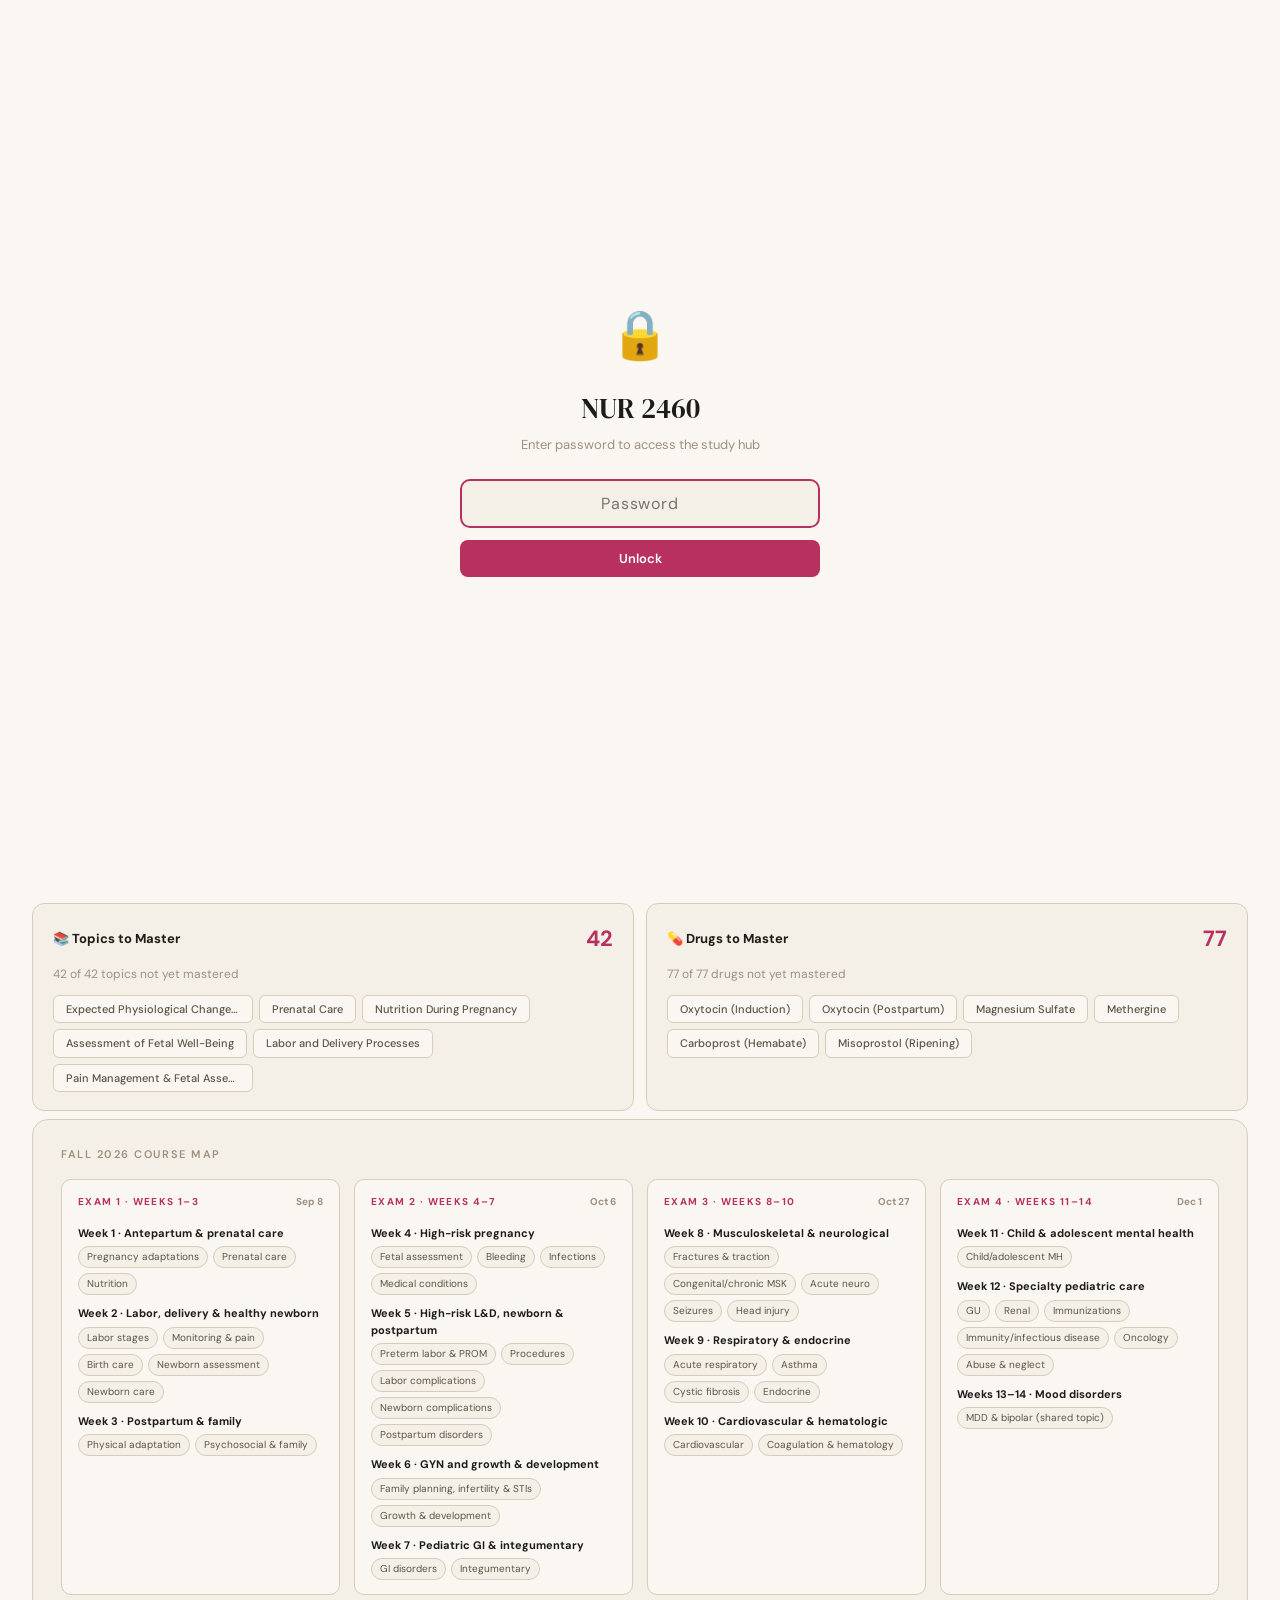
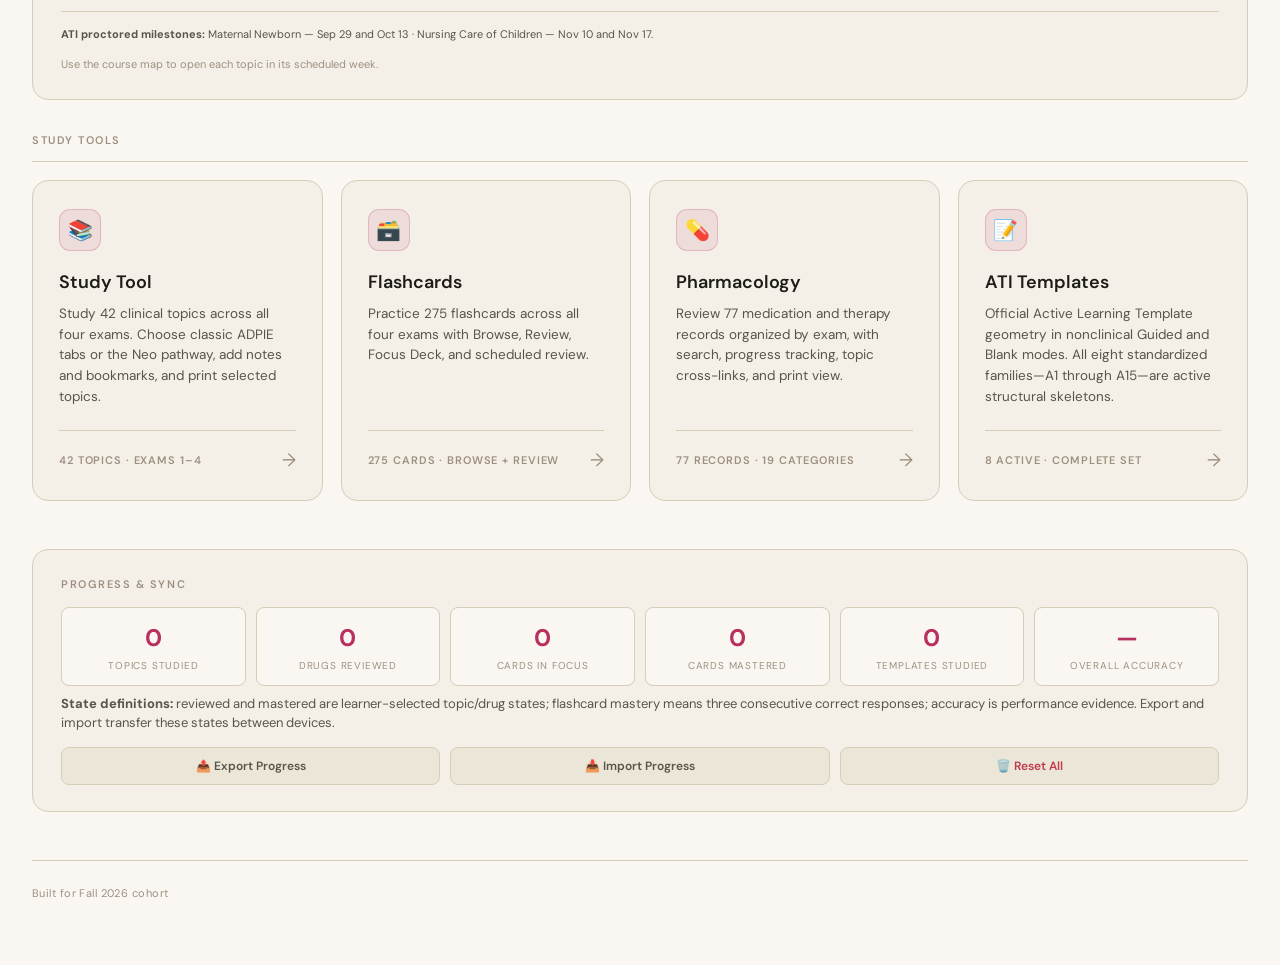
==== commit 11e3a0ea: "Restore approved NUR2460 learner bundle" ====
--- a/index.html
+++ b/index.html
@@ -4,6 +4,7 @@
 <meta charset="UTF-8">
 <meta name="viewport" content="width=device-width, initial-scale=1.0, viewport-fit=cover">
 <title>NUR 2460 · Family Nursing Care</title>
+<link rel="icon" href="data:,">
 <link href="https://fonts.googleapis.com/css2?family=DM+Serif+Display:ital,wght@0,400;1,400&family=DM+Sans:wght@300;400;500;600;700&display=swap" rel="stylesheet">
 <style>
 :root {
@@ -465,6 +466,9 @@
 .sr-empty{padding:24px;text-align:center;color:var(--text3);font-size:13px;font-style:italic}
 
 /* Weak Spots Dashboard */
+.pickup-panel{margin:0 0 28px;background:linear-gradient(135deg,var(--surface),var(--surface2));border:1px solid var(--border);border-radius:16px;padding:20px 22px}.pickup-head{display:flex;align-items:flex-start;justify-content:space-between;gap:16px;margin-bottom:14px}.pickup-title{font-size:15px;font-weight:700;color:var(--text)}.pickup-sub{font-size:11px;color:var(--text3);margin-top:3px}.pickup-grid{display:grid;grid-template-columns:2fr 1fr 1fr;gap:10px}.pickup-card{display:flex;flex-direction:column;justify-content:space-between;min-height:102px;background:var(--bg);border:1px solid var(--border);border-radius:10px;padding:13px;text-decoration:none;color:inherit;transition:all .15s}.pickup-card:hover{border-color:var(--accent);transform:translateY(-1px)}.pickup-kicker{font-size:9px;font-weight:800;letter-spacing:.1em;text-transform:uppercase;color:var(--accent)}.pickup-name{font-size:13px;font-weight:700;color:var(--text);margin:5px 0}.pickup-meta{font-size:10px;color:var(--text3)}.pickup-count{font-size:26px;font-weight:700;color:var(--accent);line-height:1}.pickup-empty{color:var(--text3);font-size:12px;line-height:1.5}.pickup-card.disabled{pointer-events:none;opacity:.62}
+@media(max-width:760px){.pickup-grid{grid-template-columns:1fr 1fr}.pickup-grid .pickup-card:first-child{grid-column:1/-1}}
+@media(max-width:480px){.pickup-grid{grid-template-columns:1fr}.pickup-grid .pickup-card:first-child{grid-column:auto}}
 .weak-spots{margin-bottom:8px}
 .ws-grid{display:grid;grid-template-columns:repeat(auto-fit,minmax(260px,1fr));gap:12px}
 .ws-card{background:var(--surface);border:1px solid var(--border);border-radius:12px;padding:18px 20px;transition:all .15s}
@@ -517,10 +521,6 @@
     <p style="font-size:13px;color:var(--text3);margin-top:8px;font-style:italic">Lock in!😴 - Sleepy Ius</p>
   </div>
 
-  <div class="content-status" role="status">
-    <strong>Content status: course scope aligned; clinical audit in progress.</strong> The schedule, syllabus, 24 instructor-note documents, and reproductive/OB medication handout have been inventoried. Existing clinical wording remains an imported draft until each claim—especially doses, timing, hold parameters, and emergency actions—is verified against an authorized source. Source badges currently identify legacy attribution, not completed verification.
-  </div>
-
   <section class="learning-path" aria-labelledby="learningPathTitle">
     <div class="section-label" id="learningPathTitle" style="border:none;padding:0;margin:0">Recommended study path</div>
     <ol>
@@ -531,6 +531,11 @@
     </ol>
   </section>
 
+  <section class="pickup-panel" id="pickupPanel" aria-labelledby="pickupTitle">
+    <div class="pickup-head"><div><h2 class="pickup-title" id="pickupTitle">Pick up where you left off</h2><p class="pickup-sub">Resume a topic, clear due cards, or return to saved topics.</p></div></div>
+    <div class="pickup-grid" id="pickupGrid"></div>
+  </section>
+
 
   <div class="search-wrap">
     <span class="search-icon">🔍</span>
@@ -550,7 +555,7 @@
       <article class="exam-item">
         <div class="exam-header-row"><h3 class="exam-num">Exam 1 · Weeks 1–3</h3><time class="exam-date" datetime="2026-09-08">Sep 8</time></div>
         <div class="exam-topics">
-          <div class="exam-week"><strong>Week 1 · Antepartum &amp; prenatal care</strong><div class="exam-links"><a class="exam-link" href="NUR2460StudyTool.html?topic=adapt">Pregnancy adaptations</a><a class="exam-link" href="NUR2460StudyTool.html?topic=prenatal_care">Prenatal care</a><a class="exam-link" href="NUR2460StudyTool.html?topic=nutrition_pregnancy">Nutrition</a><a class="exam-link" href="NUR2460StudyTool.html?topic=fetal_assessment">Fetal assessment</a></div></div>
+          <div class="exam-week"><strong>Week 1 · Antepartum &amp; prenatal care</strong><div class="exam-links"><a class="exam-link" href="NUR2460StudyTool.html?topic=adapt">Pregnancy adaptations</a><a class="exam-link" href="NUR2460StudyTool.html?topic=prenatal_care">Prenatal care</a><a class="exam-link" href="NUR2460StudyTool.html?topic=nutrition_pregnancy">Nutrition</a></div></div>
           <div class="exam-week"><strong>Week 2 · Labor, delivery &amp; healthy newborn</strong><div class="exam-links"><a class="exam-link" href="NUR2460StudyTool.html?topic=labor_stages">Labor stages</a><a class="exam-link" href="NUR2460StudyTool.html?topic=fetal_monitor_pain">Monitoring &amp; pain</a><a class="exam-link" href="NUR2460StudyTool.html?topic=nursing_birth">Birth care</a><a class="exam-link" href="NUR2460StudyTool.html?topic=newborn_assess">Newborn assessment</a><a class="exam-link" href="NUR2460StudyTool.html?topic=newborn_care">Newborn care</a></div></div>
           <div class="exam-week"><strong>Week 3 · Postpartum &amp; family</strong><div class="exam-links"><a class="exam-link" href="NUR2460StudyTool.html?topic=pp_physical">Physical adaptation</a><a class="exam-link" href="NUR2460StudyTool.html?topic=pp_psychosocial">Psychosocial &amp; family</a></div></div>
         </div>
@@ -559,7 +564,7 @@
       <article class="exam-item">
         <div class="exam-header-row"><h3 class="exam-num">Exam 2 · Weeks 4–7</h3><time class="exam-date" datetime="2026-10-06">Oct 6</time></div>
         <div class="exam-topics">
-          <div class="exam-week"><strong>Week 4 · High-risk pregnancy</strong><div class="exam-links"><a class="exam-link" href="NUR2460StudyTool.html?topic=bleeding_preg">Bleeding</a><a class="exam-link" href="NUR2460StudyTool.html?topic=infections_preg">Infections</a><a class="exam-link" href="NUR2460StudyTool.html?topic=medical_conditions">Medical conditions</a></div></div>
+          <div class="exam-week"><strong>Week 4 · High-risk pregnancy</strong><div class="exam-links"><a class="exam-link" href="NUR2460StudyTool.html?topic=fetal_assessment">Fetal assessment</a><a class="exam-link" href="NUR2460StudyTool.html?topic=bleeding_preg">Bleeding</a><a class="exam-link" href="NUR2460StudyTool.html?topic=infections_preg">Infections</a><a class="exam-link" href="NUR2460StudyTool.html?topic=medical_conditions">Medical conditions</a></div></div>
           <div class="exam-week"><strong>Week 5 · High-risk L&amp;D, newborn &amp; postpartum</strong><div class="exam-links"><a class="exam-link" href="NUR2460StudyTool.html?topic=preterm_prom">Preterm labor &amp; PROM</a><a class="exam-link" href="NUR2460StudyTool.html?topic=therapeutic_proc">Procedures</a><a class="exam-link" href="NUR2460StudyTool.html?topic=labor_comp">Labor complications</a><a class="exam-link" href="NUR2460StudyTool.html?topic=newborn_comp">Newborn complications</a><a class="exam-link" href="NUR2460StudyTool.html?topic=pp_disorders">Postpartum disorders</a></div></div>
           <div class="exam-week"><strong>Week 6 · GYN and growth &amp; development</strong><div class="exam-links"><a class="exam-link" href="NUR2460StudyTool.html?topic=contraception">Family planning, infertility &amp; STIs</a><a class="exam-link" href="NUR2460StudyTool.html?topic=growth_dev">Growth &amp; development</a></div></div>
           <div class="exam-week"><strong>Week 7 · Pediatric GI &amp; integumentary</strong><div class="exam-links"><a class="exam-link" href="NUR2460StudyTool.html?topic=peds_gi">GI disorders</a><a class="exam-link" href="NUR2460StudyTool.html?topic=peds_integ">Integumentary</a></div></div>
@@ -585,7 +590,7 @@
       </article>
     </div>
     <div class="course-milestones"><strong>ATI proctored milestones:</strong> Maternal Newborn — Sep 29 and Oct 13 · Nursing Care of Children — Nov 10 and Nov 17.</div>
-    <div class="coverage-note">The course map is an organizer, not a new clinical source. Topic links retain the original stable IDs so saved review progress continues to work.</div>
+    <div class="coverage-note">Use the course map to open each topic in its scheduled week.</div>
   </section>
 
   <div class="section-label">Study Tools</div>
@@ -594,7 +599,7 @@
     <a class="card" href="NUR2460StudyTool.html">
       <div class="card-icon">📚</div>
       <div class="card-title">Study Tool</div>
-      <div class="card-desc">42 clinical topics across Exams 1-4. Six-tab modal system with assessment, diagnostics, patient-centered care, medications and education, and ADPIE. Embedded source tags are preserved.</div>
+      <div class="card-desc">Study 42 clinical topics across all four exams. Choose classic ADPIE tabs or the Neo pathway, add notes and bookmarks, and print selected topics.</div>
       <div class="card-footer">
         <span class="card-meta">42 Topics · Exams 1–4</span>
         <span class="card-arrow">→</span>
@@ -604,7 +609,7 @@
     <a class="card" href="NUR2460Flashcards.html">
       <div class="card-icon">🗃️</div>
       <div class="card-title">Flashcards</div>
-      <div class="card-desc">275 focused retrieval cards with imported attribution tags (ATI / SUPP / Both). Browse all in grid view or study with swipe cards, stable progress identity, and scheduled review.</div>
+      <div class="card-desc">Practice 275 flashcards across all four exams with Browse, Review, Focus Deck, and scheduled review.</div>
       <div class="card-footer">
         <span class="card-meta">275 Cards · Browse + Review</span>
         <span class="card-arrow">→</span>
@@ -614,9 +619,19 @@
     <a class="card" href="NUR2460Pharmacology.html">
       <div class="card-icon">💊</div>
       <div class="card-title">Pharmacology</div>
-      <div class="card-desc">67 imported drug cards organized by exam. The reproductive/OB medication handout is now in the audit set; high-risk medication claims remain draft until directly verified.</div>
+      <div class="card-desc">Review 77 medication and therapy records organized by exam, with search, progress tracking, topic cross-links, and print view.</div>
       <div class="card-footer">
-        <span class="card-meta">67 Drugs · 19 Categories</span>
+        <span class="card-meta">77 Records · 19 Categories</span>
+        <span class="card-arrow">→</span>
+      </div>
+    </a>
+
+    <a class="card" href="NUR2460Templates.html">
+      <div class="card-icon">📝</div>
+      <div class="card-title">ATI Templates</div>
+      <div class="card-desc">Official Active Learning Template geometry in nonclinical Guided and Blank modes. All eight standardized families—A1 through A15—are active structural skeletons.</div>
+      <div class="card-footer">
+        <span class="card-meta">8 Active · Complete Set</span>
         <span class="card-arrow">→</span>
       </div>
     </a>
@@ -661,7 +676,6 @@
   </div>
 
   <footer>
-    <div>Course scope: Fall 2026 syllabus + schedule · 24 instructor-note documents · reproductive/OB medication handout. Required books are listed in the syllabus; legacy HTML source badges remain under claim-level audit.</div>
     <div>Built for Fall 2026 cohort</div>
   </footer>
 
@@ -716,10 +730,30 @@
 
 
 // ═══ PROGRESS SYNC ═══
-const SYNC_KEYS=['studyTheme','nur2460_progress','nur2460_pharm_progress','nur2460_fc_stars','nur2460_fc_mastery','nur2460_fc_accuracy','nur2460_fc_schedule','nur2460_fc_state_version'];
+const SYNC_KEYS=['studyTheme','nur2460_progress','nur2460_pharm_progress','nur2460_fc_stars','nur2460_fc_collections_v1','nur2460_fc_mastery','nur2460_fc_accuracy','nur2460_fc_schedule','nur2460_fc_state_version','nur2460_study_bookmarks_v1','nur2460_study_notes_v1','nur2460_study_annotations_v1','nur2460_study_last_topic_v1','nur2460_study_view_v1','nur2460_study_header_collapsed_v1','nur2460_templates_progress_v1','nur2460_templates_filters_v1','nur2460_templates_last_v1'];
+
+function normalizeHubFocusState(value){
+  if(!value||value.version!==1||!value.collections)return null;
+  const source=value.collections.focus||value.collections.reviewer;
+  if(!source||!Array.isArray(source.cardIds))return null;
+  const seen=new Set();const ids=source.cardIds.filter(function(id){if(typeof id!=='string'||!id||seen.has(id))return false;seen.add(id);return true});
+  return{version:1,collections:{focus:{name:'Focus Deck',cardIds:ids}}};
+}
+function migrateHubFocusState(){
+  let state=null;try{state=normalizeHubFocusState(JSON.parse(localStorage.getItem('nur2460_fc_collections_v1')||'null'))}catch(e){}
+  if(!state){
+    let legacy={};try{legacy=JSON.parse(localStorage.getItem('nur2460_fc_stars')||'{}')||{}}catch(e){}
+    state={version:1,collections:{focus:{name:'Focus Deck',cardIds:Object.keys(legacy).filter(function(id){return typeof id==='string'&&id&&legacy[id]})}}};
+  }
+  const mirror={};state.collections.focus.cardIds.forEach(function(id){mirror[id]=true});
+  try{localStorage.setItem('nur2460_fc_collections_v1',JSON.stringify(state));localStorage.setItem('nur2460_fc_stars',JSON.stringify(mirror))}catch(e){}
+  return state;
+}
+function getHubFocusIds(){return migrateHubFocusState().collections.focus.cardIds.slice()}
+migrateHubFocusState();
 
 function getProgressStats(){
-  let stats={studyTopics:0,pharmDrugs:0,fcStars:0,fcMastered:0,fcAccTotal:0};
+  let stats={studyTopics:0,pharmDrugs:0,fcStars:0,fcMastered:0,fcAccTotal:0,templatesStudied:0};
   try{
     const sp=JSON.parse(localStorage.getItem('nur2460_progress')||'{}');
     stats.studyTopics=Object.values(sp).filter(v=>v).length;
@@ -729,12 +763,15 @@
     stats.pharmDrugs=Object.values(pp).filter(v=>v).length;
   }catch(e){}
   try{
-    const fc=JSON.parse(localStorage.getItem('nur2460_fc_stars')||'{}');
-    stats.fcStars=Object.values(fc).filter(v=>v).length;
+    stats.fcStars=getHubFocusIds().length;
   }catch(e){}
   try{
     const fm=JSON.parse(localStorage.getItem('nur2460_fc_mastery')||'{}');
     stats.fcMastered=Object.values(fm).filter(v=>v>=3).length;
+  }catch(e){}
+  try{
+    const tp=JSON.parse(localStorage.getItem('nur2460_templates_progress_v1')||'{}');
+    stats.templatesStudied=Object.values(tp.records||{}).filter(v=>v==='studied').length;
   }catch(e){}
   try{
     const fa=JSON.parse(localStorage.getItem('nur2460_fc_accuracy')||'{}');
@@ -751,8 +788,9 @@
   el.innerHTML=
     '<div class="progress-item"><div class="progress-item-num">'+s.studyTopics+'</div><div class="progress-item-label">Topics Studied</div></div>'+
     '<div class="progress-item"><div class="progress-item-num">'+s.pharmDrugs+'</div><div class="progress-item-label">Drugs Reviewed</div></div>'+
-    '<div class="progress-item"><div class="progress-item-num">'+s.fcStars+'</div><div class="progress-item-label">Cards Starred</div></div>'+
+    '<div class="progress-item"><div class="progress-item-num">'+s.fcStars+'</div><div class="progress-item-label">Cards in Focus</div></div>'+
     '<div class="progress-item"><div class="progress-item-num">'+s.fcMastered+'</div><div class="progress-item-label">Cards Mastered</div></div>'+
+    '<div class="progress-item"><div class="progress-item-num">'+s.templatesStudied+'</div><div class="progress-item-label">Templates Studied</div></div>'+
     '<div class="progress-item"><div class="progress-item-num">'+(s.fcAccTotal?s.fcAccTotal+'%':'—')+'</div><div class="progress-item-label">Overall Accuracy</div></div>';
 }
 
@@ -808,6 +846,9 @@
       st.textContent='Invalid progress code. Make sure you copied the full export.';
       return;
     }
+    if(data.nur2460_fc_collections_v1===undefined&&data.nur2460_fc_stars!==undefined){
+      localStorage.removeItem('nur2460_fc_collections_v1');
+    }
     let restored=0;
     SYNC_KEYS.forEach(key=>{
       if(data[key]!==undefined){
@@ -815,10 +856,12 @@
         restored++;
       }
     });
+    migrateHubFocusState();
     st.className='sync-status success';
     st.textContent='✓ Restored '+restored+' settings! Originally exported on '+new Date(data._exportDate).toLocaleDateString()+'. Refresh the page to see changes.';
     renderProgressSummary();
     renderWeakSpots();
+    renderPickupPanel();
   }catch(e){
     st.className='sync-status error';
     st.textContent='Could not parse the progress code. Make sure you copied the entire text.';
@@ -826,10 +869,14 @@
 }
 
 function confirmReset(){
-  if(!confirm('This will erase ALL your study progress, drug reviews, starred cards, mastery tiers, accuracy data, and theme preference. This cannot be undone.\n\nAre you sure?')) return;
+  if(!confirm('This will erase ALL your study progress, drug reviews, Focus Deck, template progress, mastery tiers, accuracy data, topic bookmarks/notes, resume history, and theme preference. This cannot be undone.\n\nAre you sure?')) return;
   if(!confirm('Really? Export your progress first if you want to save it.')) return;
   SYNC_KEYS.forEach(key=>localStorage.removeItem(key));
   renderProgressSummary();
+  renderWeakSpots();
+  renderPickupPanel();
+  localStorage.removeItem('nur2460_fc_collections_v1');
+  localStorage.removeItem('nur2460_fc_stars');
   alert('All progress has been reset.');
 }
 
@@ -837,12 +884,50 @@
 renderProgressSummary();
 
 // ── Universal Search ──────────────────────
-const SEARCH_INDEX = [{"type": "topic", "id": "adapt", "name": "Expected Physiological Changes During Pregnancy", "search": "expected physiological changes during pregnancy", "url": "NUR2460StudyTool.html?topic=adapt"}, {"type": "topic", "id": "prenatal_care", "name": "Prenatal Care", "search": "prenatal care", "url": "NUR2460StudyTool.html?topic=prenatal_care"}, {"type": "topic", "id": "nutrition_pregnancy", "name": "Nutrition During Pregnancy", "search": "nutrition during pregnancy", "url": "NUR2460StudyTool.html?topic=nutrition_pregnancy"}, {"type": "topic", "id": "fetal_assessment", "name": "Assessment of Fetal Well-Being", "search": "assessment of fetal well-being", "url": "NUR2460StudyTool.html?topic=fetal_assessment"}, {"type": "topic", "id": "labor_stages", "name": "Labor and Delivery Processes", "search": "labor and delivery processes", "url": "NUR2460StudyTool.html?topic=labor_stages"}, {"type": "topic", "id": "fetal_monitor_pain", "name": "Pain Management & Fetal Assessment During Labor", "search": "pain management & fetal assessment during labor", "url": "NUR2460StudyTool.html?topic=fetal_monitor_pain"}, {"type": "topic", "id": "nursing_birth", "name": "Nursing Care During Stages of Labor", "search": "nursing care during stages of labor", "url": "NUR2460StudyTool.html?topic=nursing_birth"}, {"type": "topic", "id": "newborn_assess", "name": "Newborn Assessment", "search": "newborn assessment", "url": "NUR2460StudyTool.html?topic=newborn_assess"}, {"type": "topic", "id": "newborn_care", "name": "Nursing Care of Newborns & Newborn Nutrition", "search": "nursing care of newborns & newborn nutrition", "url": "NUR2460StudyTool.html?topic=newborn_care"}, {"type": "topic", "id": "pp_physical", "name": "Postpartum Physiological Adaptations", "search": "postpartum physiological adaptations", "url": "NUR2460StudyTool.html?topic=pp_physical"}, {"type": "topic", "id": "pp_psychosocial", "name": "Baby-Friendly Care & Discharge Teaching", "search": "baby-friendly care & discharge teaching", "url": "NUR2460StudyTool.html?topic=pp_psychosocial"}, {"type": "topic", "id": "bleeding_preg", "name": "Bleeding During Pregnancy", "search": "bleeding during pregnancy", "url": "NUR2460StudyTool.html?topic=bleeding_preg"}, {"type": "topic", "id": "infections_preg", "name": "Maternal Infections", "search": "maternal infections", "url": "NUR2460StudyTool.html?topic=infections_preg"}, {"type": "topic", "id": "medical_conditions", "name": "Cervical Insufficiency, HG, Anemia, GDM, Gestational HTN", "search": "cervical insufficiency, hg, anemia, gdm, gestational htn", "url": "NUR2460StudyTool.html?topic=medical_conditions"}, {"type": "topic", "id": "preterm_prom", "name": "Early Onset of Labor", "search": "early onset of labor", "url": "NUR2460StudyTool.html?topic=preterm_prom"}, {"type": "topic", "id": "therapeutic_proc", "name": "Therapeutic Procedures to Assist with Labor and Delivery", "search": "therapeutic procedures to assist with labor and delivery", "url": "NUR2460StudyTool.html?topic=therapeutic_proc"}, {"type": "topic", "id": "labor_comp", "name": "Complications Related to the Labor Process", "search": "complications related to the labor process", "url": "NUR2460StudyTool.html?topic=labor_comp"}, {"type": "topic", "id": "newborn_comp", "name": "Assessment and Management of Newborn Complications", "search": "assessment and management of newborn complications", "url": "NUR2460StudyTool.html?topic=newborn_comp"}, {"type": "topic", "id": "pp_disorders", "name": "PP Hemorrhage, DVT/PE, Infections, Depression", "search": "pp hemorrhage, dvt/pe, infections, depression", "url": "NUR2460StudyTool.html?topic=pp_disorders"}, {"type": "topic", "id": "contraception", "name": "Family Planning Methods", "search": "family planning methods", "url": "NUR2460StudyTool.html?topic=contraception"}, {"type": "topic", "id": "growth_dev", "name": "Health Promotion: Infant through Adolescent", "search": "health promotion: infant through adolescent", "url": "NUR2460StudyTool.html?topic=growth_dev"}, {"type": "topic", "id": "peds_gi", "name": "Infectious, Structural & Inflammatory GI", "search": "infectious, structural & inflammatory gi", "url": "NUR2460StudyTool.html?topic=peds_gi"}, {"type": "topic", "id": "peds_integ", "name": "Skin Infections, Dermatitis & Burns", "search": "skin infections, dermatitis & burns", "url": "NUR2460StudyTool.html?topic=peds_integ"}, {"type": "topic", "id": "neuro_acute", "name": "Meningitis, Reye Syndrome, Encephalitis, ICP", "search": "meningitis, reye syndrome, encephalitis, icp", "url": "NUR2460StudyTool.html?topic=neuro_acute"}, {"type": "topic", "id": "seizures", "name": "Febrile Seizures, Epilepsy, Status Epilepticus", "search": "febrile seizures, epilepsy, status epilepticus", "url": "NUR2460StudyTool.html?topic=seizures"}, {"type": "topic", "id": "head_injury", "name": "Concussion, Skull Fractures, ICP", "search": "concussion, skull fractures, icp", "url": "NUR2460StudyTool.html?topic=head_injury"}, {"type": "topic", "id": "resp_acute", "name": "Croup, Epiglottitis, RSV, Pneumonia", "search": "croup, epiglottitis, rsv, pneumonia", "url": "NUR2460StudyTool.html?topic=resp_acute"}, {"type": "topic", "id": "asthma", "name": "Classification, Triggers, Peak Flow, Action Plan", "search": "classification, triggers, peak flow, action plan", "url": "NUR2460StudyTool.html?topic=asthma"}, {"type": "topic", "id": "cystic_fibrosis", "name": "Sweat Chloride, Pancreatic Enzymes, CPT", "search": "sweat chloride, pancreatic enzymes, cpt", "url": "NUR2460StudyTool.html?topic=cystic_fibrosis"}, {"type": "topic", "id": "cardio_peds", "name": "CHD, Heart Failure, Kawasaki, Rheumatic Fever", "search": "chd, heart failure, kawasaki, rheumatic fever", "url": "NUR2460StudyTool.html?topic=cardio_peds"}, {"type": "topic", "id": "heme_peds", "name": "Sickle Cell, Anemia, Hemophilia, Leukemia", "search": "sickle cell, anemia, hemophilia, leukemia", "url": "NUR2460StudyTool.html?topic=heme_peds"}, {"type": "topic", "id": "fractures", "name": "Types, Casting, Traction, Compartment Syndrome", "search": "types, casting, traction, compartment syndrome", "url": "NUR2460StudyTool.html?topic=fractures"}, {"type": "topic", "id": "msk_congenital", "name": "DDH, Clubfoot, Scoliosis, CP, Duchenne", "search": "ddh, clubfoot, scoliosis, cp, duchenne", "url": "NUR2460StudyTool.html?topic=msk_congenital"}, {"type": "topic", "id": "endo_peds", "name": "Type 1 DM, DKA, Hypothyroidism, Growth Hormone", "search": "type 1 dm, dka, hypothyroidism, growth hormone", "url": "NUR2460StudyTool.html?topic=endo_peds"}, {"type": "topic", "id": "gu_peds", "name": "Enuresis, UTIs, Structural GU Defects", "search": "enuresis, utis, structural gu defects", "url": "NUR2460StudyTool.html?topic=gu_peds"}, {"type": "topic", "id": "renal_peds", "name": "Glomerulonephritis, Nephrotic Syndrome, HUS, Renal Failure", "search": "glomerulonephritis, nephrotic syndrome, hus, renal failure", "url": "NUR2460StudyTool.html?topic=renal_peds"}, {"type": "topic", "id": "immunizations", "name": "Childhood Vaccine Schedule, Contraindications, Adverse Effects", "search": "childhood vaccine schedule, contraindications, adverse effects", "url": "NUR2460StudyTool.html?topic=immunizations"}, {"type": "topic", "id": "communicable_diseases", "name": "Measles, Mumps, Rubella, Varicella, Pertussis, Fifth Disease", "search": "measles, mumps, rubella, varicella, pertussis, fifth disease", "url": "NUR2460StudyTool.html?topic=communicable_diseases"}, {"type": "topic", "id": "peds_cancer", "name": "Wilms Tumor, Neuroblastoma, Leukemia, Bone Cancers, Chemo Care", "search": "wilms tumor, neuroblastoma, leukemia, bone cancers, chemo care", "url": "NUR2460StudyTool.html?topic=peds_cancer"}, {"type": "topic", "id": "abuse_neglect", "name": "Physical/Sexual/Emotional Abuse, Mandatory Reporting, Documentation", "search": "physical/sexual/emotional abuse, mandatory reporting, documentation", "url": "NUR2460StudyTool.html?topic=abuse_neglect"}, {"type": "topic", "id": "child_adolescent_mh", "name": "ADHD, Autism, ODD, Conduct Disorder, Eating Disorders", "search": "adhd, autism, odd, conduct disorder, eating disorders", "url": "NUR2460StudyTool.html?topic=child_adolescent_mh"}, {"type": "topic", "id": "mood_disorders", "name": "Depression, Suicide, Bipolar, Lithium", "search": "depression, suicide, bipolar, lithium", "url": "NUR2460StudyTool.html?topic=mood_disorders"}, {"type": "drug", "id": "oxytocin_ind", "name": "Oxytocin (Induction)", "search": "oxytocin (induction)", "url": "NUR2460Pharmacology.html?drug=oxytocin_ind"}, {"type": "drug", "id": "oxytocin_pp", "name": "Oxytocin (Postpartum)", "search": "oxytocin (postpartum)", "url": "NUR2460Pharmacology.html?drug=oxytocin_pp"}, {"type": "drug", "id": "mag_sulfate", "name": "Magnesium Sulfate", "search": "magnesium sulfate", "url": "NUR2460Pharmacology.html?drug=mag_sulfate"}, {"type": "drug", "id": "methergine", "name": "Methergine", "search": "methergine", "url": "NUR2460Pharmacology.html?drug=methergine"}, {"type": "drug", "id": "carboprost", "name": "Carboprost (Hemabate)", "search": "carboprost (hemabate)", "url": "NUR2460Pharmacology.html?drug=carboprost"}, {"type": "drug", "id": "misoprostol_rip", "name": "Misoprostol (Ripening)", "search": "misoprostol (ripening)", "url": "NUR2460Pharmacology.html?drug=misoprostol_rip"}, {"type": "drug", "id": "misoprostol_pp", "name": "Misoprostol (PPH)", "search": "misoprostol (pph)", "url": "NUR2460Pharmacology.html?drug=misoprostol_pp"}, {"type": "drug", "id": "dinoprostone", "name": "Dinoprostone (Cervidil)", "search": "dinoprostone (cervidil)", "url": "NUR2460Pharmacology.html?drug=dinoprostone"}, {"type": "drug", "id": "terbutaline", "name": "Terbutaline", "search": "terbutaline", "url": "NUR2460Pharmacology.html?drug=terbutaline"}, {"type": "drug", "id": "nifedipine", "name": "Nifedipine", "search": "nifedipine", "url": "NUR2460Pharmacology.html?drug=nifedipine"}, {"type": "drug", "id": "indomethacin", "name": "Indomethacin", "search": "indomethacin", "url": "NUR2460Pharmacology.html?drug=indomethacin"}, {"type": "drug", "id": "betamethasone", "name": "Betamethasone", "search": "betamethasone", "url": "NUR2460Pharmacology.html?drug=betamethasone"}, {"type": "drug", "id": "hydralazine", "name": "Hydralazine", "search": "hydralazine", "url": "NUR2460Pharmacology.html?drug=hydralazine"}, {"type": "drug", "id": "labetalol", "name": "Labetalol", "search": "labetalol", "url": "NUR2460Pharmacology.html?drug=labetalol"}, {"type": "drug", "id": "methotrexate", "name": "Methotrexate", "search": "methotrexate", "url": "NUR2460Pharmacology.html?drug=methotrexate"}, {"type": "drug", "id": "rhogam", "name": "RhoGAM", "search": "rhogam", "url": "NUR2460Pharmacology.html?drug=rhogam"}, {"type": "drug", "id": "folic_acid", "name": "Folic Acid", "search": "folic acid", "url": "NUR2460Pharmacology.html?drug=folic_acid"}, {"type": "drug", "id": "iron_supp", "name": "Iron Supplement", "search": "iron supplement", "url": "NUR2460Pharmacology.html?drug=iron_supp"}, {"type": "drug", "id": "calcium_supp", "name": "Calcium Supplement", "search": "calcium supplement", "url": "NUR2460Pharmacology.html?drug=calcium_supp"}, {"type": "drug", "id": "heparin_pp", "name": "Heparin/Enoxaparin", "search": "heparin/enoxaparin", "url": "NUR2460Pharmacology.html?drug=heparin_pp"}, {"type": "drug", "id": "warfarin_pp", "name": "Warfarin", "search": "warfarin", "url": "NUR2460Pharmacology.html?drug=warfarin_pp"}, {"type": "drug", "id": "opioid_analgesics", "name": "Opioid Analgesics", "search": "opioid analgesics", "url": "NUR2460Pharmacology.html?drug=opioid_analgesics"}, {"type": "drug", "id": "epidural", "name": "Epidural", "search": "epidural", "url": "NUR2460Pharmacology.html?drug=epidural"}, {"type": "drug", "id": "spinal", "name": "Spinal Anesthesia", "search": "spinal anesthesia", "url": "NUR2460Pharmacology.html?drug=spinal"}, {"type": "drug", "id": "pudendal", "name": "Pudendal Block", "search": "pudendal block", "url": "NUR2460Pharmacology.html?drug=pudendal"}, {"type": "drug", "id": "naloxone", "name": "Naloxone (Narcan)", "search": "naloxone (narcan)", "url": "NUR2460Pharmacology.html?drug=naloxone"}, {"type": "drug", "id": "sertraline_pp", "name": "Sertraline (Zoloft)", "search": "sertraline (zoloft)", "url": "NUR2460Pharmacology.html?drug=sertraline_pp"}, {"type": "drug", "id": "coc", "name": "Combined Oral Contraceptives", "search": "combined oral contraceptives", "url": "NUR2460Pharmacology.html?drug=coc"}, {"type": "drug", "id": "depo_provera", "name": "Depo-Provera", "search": "depo-provera", "url": "NUR2460Pharmacology.html?drug=depo_provera"}, {"type": "drug", "id": "clomiphene", "name": "Clomiphene (Clomid)", "search": "clomiphene (clomid)", "url": "NUR2460Pharmacology.html?drug=clomiphene"}, {"type": "drug", "id": "erythromycin_eye", "name": "Erythromycin Eye Ointment", "search": "erythromycin eye ointment", "url": "NUR2460Pharmacology.html?drug=erythromycin_eye"}, {"type": "drug", "id": "vitamin_k", "name": "Vitamin K", "search": "vitamin k", "url": "NUR2460Pharmacology.html?drug=vitamin_k"}, {"type": "drug", "id": "hep_b_vax", "name": "Hepatitis B Vaccine", "search": "hepatitis b vaccine", "url": "NUR2460Pharmacology.html?drug=hep_b_vax"}, {"type": "drug", "id": "surfactant", "name": "Surfactant", "search": "surfactant", "url": "NUR2460Pharmacology.html?drug=surfactant"}, {"type": "drug", "id": "nas_meds", "name": "NAS Medications", "search": "nas medications", "url": "NUR2460Pharmacology.html?drug=nas_meds"}, {"type": "drug", "id": "acyclovir", "name": "Acyclovir", "search": "acyclovir", "url": "NUR2460Pharmacology.html?drug=acyclovir"}, {"type": "drug", "id": "metronidazole", "name": "Metronidazole (Flagyl)", "search": "metronidazole (flagyl)", "url": "NUR2460Pharmacology.html?drug=metronidazole"}, {"type": "drug", "id": "permethrin", "name": "Permethrin", "search": "permethrin", "url": "NUR2460Pharmacology.html?drug=permethrin"}, {"type": "drug", "id": "silvadene", "name": "Silver Sulfadiazine", "search": "silver sulfadiazine", "url": "NUR2460Pharmacology.html?drug=silvadene"}, {"type": "drug", "id": "isotretinoin", "name": "Isotretinoin (Accutane)", "search": "isotretinoin (accutane)", "url": "NUR2460Pharmacology.html?drug=isotretinoin"}, {"type": "drug", "id": "griseofulvin", "name": "Griseofulvin", "search": "griseofulvin", "url": "NUR2460Pharmacology.html?drug=griseofulvin"}, {"type": "drug", "id": "phenytoin_e3", "name": "Phenytoin (Dilantin)", "search": "phenytoin (dilantin)", "url": "NUR2460Pharmacology.html?drug=phenytoin_e3"}, {"type": "drug", "id": "carbamazepine", "name": "Carbamazepine (Tegretol)", "search": "carbamazepine (tegretol)", "url": "NUR2460Pharmacology.html?drug=carbamazepine"}, {"type": "drug", "id": "valproic_acid", "name": "Valproic Acid (Depakote)", "search": "valproic acid (depakote)", "url": "NUR2460Pharmacology.html?drug=valproic_acid"}, {"type": "drug", "id": "phenobarbital_e3", "name": "Phenobarbital", "search": "phenobarbital", "url": "NUR2460Pharmacology.html?drug=phenobarbital_e3"}, {"type": "drug", "id": "lorazepam_e3", "name": "Lorazepam (Ativan)", "search": "lorazepam (ativan)", "url": "NUR2460Pharmacology.html?drug=lorazepam_e3"}, {"type": "drug", "id": "albuterol", "name": "Albuterol", "search": "albuterol", "url": "NUR2460Pharmacology.html?drug=albuterol"}, {"type": "drug", "id": "fluticasone", "name": "Fluticasone", "search": "fluticasone", "url": "NUR2460Pharmacology.html?drug=fluticasone"}, {"type": "drug", "id": "montelukast", "name": "Montelukast (Singulair)", "search": "montelukast (singulair)", "url": "NUR2460Pharmacology.html?drug=montelukast"}, {"type": "drug", "id": "pancrelipase", "name": "Pancrelipase (Creon)", "search": "pancrelipase (creon)", "url": "NUR2460Pharmacology.html?drug=pancrelipase"}, {"type": "drug", "id": "dornase_alfa", "name": "Dornase Alfa (Pulmozyme)", "search": "dornase alfa (pulmozyme)", "url": "NUR2460Pharmacology.html?drug=dornase_alfa"}, {"type": "drug", "id": "digoxin_e3", "name": "Digoxin", "search": "digoxin", "url": "NUR2460Pharmacology.html?drug=digoxin_e3"}, {"type": "drug", "id": "furosemide_e3", "name": "Furosemide (Lasix)", "search": "furosemide (lasix)", "url": "NUR2460Pharmacology.html?drug=furosemide_e3"}, {"type": "drug", "id": "hydroxyurea", "name": "Hydroxyurea", "search": "hydroxyurea", "url": "NUR2460Pharmacology.html?drug=hydroxyurea"}, {"type": "drug", "id": "kayexalate", "name": "Kayexalate (SPS)", "search": "kayexalate (sps)", "url": "NUR2460Pharmacology.html?drug=kayexalate"}, {"type": "drug", "id": "insulin_peds", "name": "Insulin (Pediatric)", "search": "insulin (pediatric)", "url": "NUR2460Pharmacology.html?drug=insulin_peds"}, {"type": "drug", "id": "levothyroxine_e3", "name": "Levothyroxine", "search": "levothyroxine", "url": "NUR2460Pharmacology.html?drug=levothyroxine_e3"}, {"type": "drug", "id": "prednisone_e4", "name": "Prednisone", "search": "prednisone", "url": "NUR2460Pharmacology.html?drug=prednisone_e4"}, {"type": "drug", "id": "ors", "name": "Oral Rehydration Solution", "search": "oral rehydration solution", "url": "NUR2460Pharmacology.html?drug=ors"}, {"type": "drug", "id": "ondansetron_e4", "name": "Ondansetron (Zofran)", "search": "ondansetron (zofran)", "url": "NUR2460Pharmacology.html?drug=ondansetron_e4"}, {"type": "drug", "id": "vincristine", "name": "Vincristine", "search": "vincristine", "url": "NUR2460Pharmacology.html?drug=vincristine"}, {"type": "drug", "id": "filgrastim", "name": "Filgrastim (Neupogen)", "search": "filgrastim (neupogen)", "url": "NUR2460Pharmacology.html?drug=filgrastim"}, {"type": "drug", "id": "methylphenidate", "name": "Methylphenidate (Ritalin)", "search": "methylphenidate (ritalin)", "url": "NUR2460Pharmacology.html?drug=methylphenidate"}, {"type": "drug", "id": "lithium_e4", "name": "Lithium", "search": "lithium", "url": "NUR2460Pharmacology.html?drug=lithium_e4"}, {"type": "drug", "id": "fluoxetine_e4", "name": "Fluoxetine (Prozac)", "search": "fluoxetine (prozac)", "url": "NUR2460Pharmacology.html?drug=fluoxetine_e4"}, {"type": "drug", "id": "risperidone_e4", "name": "Risperidone (Risperdal)", "search": "risperidone (risperdal)", "url": "NUR2460Pharmacology.html?drug=risperidone_e4"}, {"type": "drug", "id": "lamotrigine_e4", "name": "Lamotrigine (Lamictal)", "search": "lamotrigine (lamictal)", "url": "NUR2460Pharmacology.html?drug=lamotrigine_e4"}];
+const SEARCH_INDEX = [{"type": "topic", "id": "adapt", "name": "Expected Physiological Changes During Pregnancy", "search": "expected physiological changes during pregnancy", "url": "NUR2460StudyTool.html?topic=adapt"}, {"type": "topic", "id": "prenatal_care", "name": "Prenatal Care", "search": "prenatal care", "url": "NUR2460StudyTool.html?topic=prenatal_care"}, {"type": "topic", "id": "nutrition_pregnancy", "name": "Nutrition During Pregnancy", "search": "nutrition during pregnancy", "url": "NUR2460StudyTool.html?topic=nutrition_pregnancy"}, {"type": "topic", "id": "fetal_assessment", "name": "Assessment of Fetal Well-Being", "search": "assessment of fetal well-being", "url": "NUR2460StudyTool.html?topic=fetal_assessment"}, {"type": "topic", "id": "labor_stages", "name": "Labor and Delivery Processes", "search": "labor and delivery processes", "url": "NUR2460StudyTool.html?topic=labor_stages"}, {"type": "topic", "id": "fetal_monitor_pain", "name": "Pain Management & Fetal Assessment During Labor", "search": "pain management & fetal assessment during labor", "url": "NUR2460StudyTool.html?topic=fetal_monitor_pain"}, {"type": "topic", "id": "nursing_birth", "name": "Nursing Care During Stages of Labor", "search": "nursing care during stages of labor", "url": "NUR2460StudyTool.html?topic=nursing_birth"}, {"type": "topic", "id": "newborn_assess", "name": "Newborn Assessment", "search": "newborn assessment", "url": "NUR2460StudyTool.html?topic=newborn_assess"}, {"type": "topic", "id": "newborn_care", "name": "Routine Newborn Care & Nutrition", "search": "routine newborn care nutrition nursing care of newborns newborn nutrition", "url": "NUR2460StudyTool.html?topic=newborn_care"}, {"type": "topic", "id": "pp_physical", "name": "Postpartum Physiological Adaptations", "search": "postpartum physiological adaptations", "url": "NUR2460StudyTool.html?topic=pp_physical"}, {"type": "topic", "id": "pp_psychosocial", "name": "Baby-Friendly Care & Discharge Teaching", "search": "baby-friendly care & discharge teaching", "url": "NUR2460StudyTool.html?topic=pp_psychosocial"}, {"type": "topic", "id": "bleeding_preg", "name": "Bleeding During Pregnancy", "search": "bleeding during pregnancy", "url": "NUR2460StudyTool.html?topic=bleeding_preg"}, {"type": "topic", "id": "infections_preg", "name": "Maternal Infections", "search": "maternal infections", "url": "NUR2460StudyTool.html?topic=infections_preg"}, {"type": "topic", "id": "medical_conditions", "name": "Cervical Insufficiency, HG, Anemia, GDM, Gestational HTN", "search": "cervical insufficiency, hg, anemia, gdm, gestational htn", "url": "NUR2460StudyTool.html?topic=medical_conditions"}, {"type": "topic", "id": "preterm_prom", "name": "Early Onset of Labor", "search": "early onset of labor", "url": "NUR2460StudyTool.html?topic=preterm_prom"}, {"type": "topic", "id": "therapeutic_proc", "name": "Therapeutic Procedures to Assist with Labor and Delivery", "search": "therapeutic procedures to assist with labor and delivery", "url": "NUR2460StudyTool.html?topic=therapeutic_proc"}, {"type": "topic", "id": "labor_comp", "name": "Complications Related to the Labor Process", "search": "complications related to the labor process", "url": "NUR2460StudyTool.html?topic=labor_comp"}, {"type": "topic", "id": "newborn_comp", "name": "Assessment and Management of Newborn Complications", "search": "assessment and management of newborn complications", "url": "NUR2460StudyTool.html?topic=newborn_comp"}, {"type": "topic", "id": "pp_disorders", "name": "PP Hemorrhage, DVT/PE, Infections, Depression", "search": "pp hemorrhage, dvt/pe, infections, depression", "url": "NUR2460StudyTool.html?topic=pp_disorders"}, {"type": "topic", "id": "contraception", "name": "Family Planning Methods", "search": "family planning methods", "url": "NUR2460StudyTool.html?topic=contraception"}, {"type": "topic", "id": "growth_dev", "name": "Health Promotion: Infant through Adolescent", "search": "health promotion: infant through adolescent", "url": "NUR2460StudyTool.html?topic=growth_dev"}, {"type": "topic", "id": "peds_gi", "name": "Infectious, Structural & Inflammatory GI", "search": "infectious, structural & inflammatory gi", "url": "NUR2460StudyTool.html?topic=peds_gi"}, {"type": "topic", "id": "peds_integ", "name": "Skin Infections, Dermatitis & Burns", "search": "skin infections, dermatitis & burns", "url": "NUR2460StudyTool.html?topic=peds_integ"}, {"type": "topic", "id": "neuro_acute", "name": "Meningitis, Reye Syndrome, Encephalitis, ICP", "search": "meningitis, reye syndrome, encephalitis, icp", "url": "NUR2460StudyTool.html?topic=neuro_acute"}, {"type": "topic", "id": "seizures", "name": "Febrile Seizures, Epilepsy, Status Epilepticus", "search": "febrile seizures, epilepsy, status epilepticus", "url": "NUR2460StudyTool.html?topic=seizures"}, {"type": "topic", "id": "head_injury", "name": "Concussion, Skull Fractures, ICP", "search": "concussion, skull fractures, icp", "url": "NUR2460StudyTool.html?topic=head_injury"}, {"type": "topic", "id": "resp_acute", "name": "Croup, Epiglottitis, RSV, Pneumonia", "search": "croup, epiglottitis, rsv, pneumonia", "url": "NUR2460StudyTool.html?topic=resp_acute"}, {"type": "topic", "id": "asthma", "name": "Classification, Triggers, Peak Flow, Action Plan", "search": "classification, triggers, peak flow, action plan", "url": "NUR2460StudyTool.html?topic=asthma"}, {"type": "topic", "id": "cystic_fibrosis", "name": "Sweat Chloride, Pancreatic Enzymes, CPT", "search": "sweat chloride, pancreatic enzymes, cpt", "url": "NUR2460StudyTool.html?topic=cystic_fibrosis"}, {"type": "topic", "id": "cardio_peds", "name": "CHD, Heart Failure, Kawasaki, Rheumatic Fever", "search": "chd, heart failure, kawasaki, rheumatic fever", "url": "NUR2460StudyTool.html?topic=cardio_peds"}, {"type": "topic", "id": "heme_peds", "name": "Sickle Cell, Anemia, Hemophilia, Leukemia", "search": "sickle cell, anemia, hemophilia, leukemia", "url": "NUR2460StudyTool.html?topic=heme_peds"}, {"type": "topic", "id": "fractures", "name": "Types, Casting, Traction, Compartment Syndrome", "search": "types, casting, traction, compartment syndrome", "url": "NUR2460StudyTool.html?topic=fractures"}, {"type": "topic", "id": "msk_congenital", "name": "DDH, Clubfoot, Scoliosis, CP, Duchenne", "search": "ddh, clubfoot, scoliosis, cp, duchenne", "url": "NUR2460StudyTool.html?topic=msk_congenital"}, {"type": "topic", "id": "endo_peds", "name": "Type 1 DM, DKA, Hypothyroidism, Growth Hormone", "search": "type 1 dm, dka, hypothyroidism, growth hormone", "url": "NUR2460StudyTool.html?topic=endo_peds"}, {"type": "topic", "id": "gu_peds", "name": "Enuresis, UTIs, Structural GU Defects", "search": "enuresis, utis, structural gu defects", "url": "NUR2460StudyTool.html?topic=gu_peds"}, {"type": "topic", "id": "renal_peds", "name": "Glomerulonephritis, Nephrotic Syndrome, HUS, Renal Failure", "search": "glomerulonephritis, nephrotic syndrome, hus, renal failure", "url": "NUR2460StudyTool.html?topic=renal_peds"}, {"type": "topic", "id": "immunizations", "name": "Childhood Vaccine Schedule, Contraindications, Adverse Effects", "search": "childhood vaccine schedule, contraindications, adverse effects", "url": "NUR2460StudyTool.html?topic=immunizations"}, {"type": "topic", "id": "communicable_diseases", "name": "Measles, Mumps, Rubella, Varicella, Pertussis, Fifth Disease", "search": "measles, mumps, rubella, varicella, pertussis, fifth disease", "url": "NUR2460StudyTool.html?topic=communicable_diseases"}, {"type": "topic", "id": "peds_cancer", "name": "Wilms Tumor, Neuroblastoma, Leukemia, Bone Cancers, Chemo Care", "search": "wilms tumor, neuroblastoma, leukemia, bone cancers, chemo care", "url": "NUR2460StudyTool.html?topic=peds_cancer"}, {"type": "topic", "id": "abuse_neglect", "name": "Physical/Sexual/Emotional Abuse, Mandatory Reporting, Documentation", "search": "physical/sexual/emotional abuse, mandatory reporting, documentation", "url": "NUR2460StudyTool.html?topic=abuse_neglect"}, {"type": "topic", "id": "child_adolescent_mh", "name": "ADHD, Autism, ODD, Conduct Disorder, Eating Disorders", "search": "adhd, autism, odd, conduct disorder, eating disorders", "url": "NUR2460StudyTool.html?topic=child_adolescent_mh"}, {"type": "topic", "id": "mood_disorders", "name": "Depression, Suicide, Bipolar, Lithium", "search": "depression, suicide, bipolar, lithium", "url": "NUR2460StudyTool.html?topic=mood_disorders"}, {"type": "drug", "id": "oxytocin_ind", "name": "Oxytocin (Induction)", "search": "oxytocin (induction)", "url": "NUR2460Pharmacology.html?drug=oxytocin_ind"}, {"type": "drug", "id": "oxytocin_pp", "name": "Oxytocin (Postpartum)", "search": "oxytocin (postpartum)", "url": "NUR2460Pharmacology.html?drug=oxytocin_pp"}, {"type": "drug", "id": "mag_sulfate", "name": "Magnesium Sulfate", "search": "magnesium sulfate", "url": "NUR2460Pharmacology.html?drug=mag_sulfate"}, {"type": "drug", "id": "methergine", "name": "Methergine", "search": "methergine", "url": "NUR2460Pharmacology.html?drug=methergine"}, {"type": "drug", "id": "carboprost", "name": "Carboprost (Hemabate)", "search": "carboprost (hemabate)", "url": "NUR2460Pharmacology.html?drug=carboprost"}, {"type": "drug", "id": "misoprostol_rip", "name": "Misoprostol (Ripening)", "search": "misoprostol (ripening)", "url": "NUR2460Pharmacology.html?drug=misoprostol_rip"}, {"type": "drug", "id": "misoprostol_pp", "name": "Misoprostol (PPH)", "search": "misoprostol (pph)", "url": "NUR2460Pharmacology.html?drug=misoprostol_pp"}, {"type": "drug", "id": "dinoprostone", "name": "Dinoprostone (Cervidil)", "search": "dinoprostone (cervidil)", "url": "NUR2460Pharmacology.html?drug=dinoprostone"}, {"type": "drug", "id": "terbutaline", "name": "Terbutaline", "search": "terbutaline", "url": "NUR2460Pharmacology.html?drug=terbutaline"}, {"type": "drug", "id": "nifedipine", "name": "Nifedipine", "search": "nifedipine", "url": "NUR2460Pharmacology.html?drug=nifedipine"}, {"type": "drug", "id": "indomethacin", "name": "Indomethacin", "search": "indomethacin", "url": "NUR2460Pharmacology.html?drug=indomethacin"}, {"type": "drug", "id": "betamethasone", "name": "Betamethasone", "search": "betamethasone", "url": "NUR2460Pharmacology.html?drug=betamethasone"}, {"type": "drug", "id": "hydralazine", "name": "Hydralazine", "search": "hydralazine", "url": "NUR2460Pharmacology.html?drug=hydralazine"}, {"type": "drug", "id": "labetalol", "name": "Labetalol", "search": "labetalol", "url": "NUR2460Pharmacology.html?drug=labetalol"}, {"type": "drug", "id": "methotrexate", "name": "Methotrexate", "search": "methotrexate", "url": "NUR2460Pharmacology.html?drug=methotrexate"}, {"type": "drug", "id": "rhogam", "name": "RhoGAM", "search": "rhogam", "url": "NUR2460Pharmacology.html?drug=rhogam"}, {"type": "drug", "id": "folic_acid", "name": "Folic Acid", "search": "folic acid", "url": "NUR2460Pharmacology.html?drug=folic_acid"}, {"type": "drug", "id": "iron_supp", "name": "Iron Supplement", "search": "iron supplement", "url": "NUR2460Pharmacology.html?drug=iron_supp"}, {"type": "drug", "id": "calcium_supp", "name": "Calcium Supplement", "search": "calcium supplement", "url": "NUR2460Pharmacology.html?drug=calcium_supp"}, {"type": "drug", "id": "heparin_pp", "name": "Heparin/Enoxaparin", "search": "heparin/enoxaparin", "url": "NUR2460Pharmacology.html?drug=heparin_pp"}, {"type": "drug", "id": "warfarin_pp", "name": "Warfarin", "search": "warfarin", "url": "NUR2460Pharmacology.html?drug=warfarin_pp"}, {"type": "drug", "id": "opioid_analgesics", "name": "Opioid Analgesics", "search": "opioid analgesics", "url": "NUR2460Pharmacology.html?drug=opioid_analgesics"}, {"type": "drug", "id": "epidural", "name": "Epidural", "search": "epidural", "url": "NUR2460Pharmacology.html?drug=epidural"}, {"type": "drug", "id": "spinal", "name": "Spinal Anesthesia", "search": "spinal anesthesia", "url": "NUR2460Pharmacology.html?drug=spinal"}, {"type": "drug", "id": "pudendal", "name": "Pudendal Block", "search": "pudendal block", "url": "NUR2460Pharmacology.html?drug=pudendal"}, {"type": "drug", "id": "naloxone", "name": "Naloxone (Narcan)", "search": "naloxone (narcan)", "url": "NUR2460Pharmacology.html?drug=naloxone"}, {"type": "drug", "id": "sertraline_pp", "name": "Sertraline (Zoloft)", "search": "sertraline (zoloft)", "url": "NUR2460Pharmacology.html?drug=sertraline_pp"}, {"type": "drug", "id": "coc", "name": "Combined Oral Contraceptives", "search": "combined oral contraceptives", "url": "NUR2460Pharmacology.html?drug=coc"}, {"type": "drug", "id": "depo_provera", "name": "Depo-Provera", "search": "depo-provera", "url": "NUR2460Pharmacology.html?drug=depo_provera"}, {"type": "drug", "id": "clomiphene", "name": "Clomiphene (Clomid)", "search": "clomiphene (clomid)", "url": "NUR2460Pharmacology.html?drug=clomiphene"}, {"type": "drug", "id": "erythromycin_eye", "name": "Erythromycin Eye Ointment", "search": "erythromycin eye ointment", "url": "NUR2460Pharmacology.html?drug=erythromycin_eye"}, {"type": "drug", "id": "vitamin_k", "name": "Vitamin K", "search": "vitamin k", "url": "NUR2460Pharmacology.html?drug=vitamin_k"}, {"type": "drug", "id": "hep_b_vax", "name": "Hepatitis B Vaccine", "search": "hepatitis b vaccine", "url": "NUR2460Pharmacology.html?drug=hep_b_vax"}, {"type": "drug", "id": "surfactant", "name": "Surfactant", "search": "surfactant", "url": "NUR2460Pharmacology.html?drug=surfactant"}, {"type": "drug", "id": "nas_meds", "name": "NAS Medications", "search": "nas medications", "url": "NUR2460Pharmacology.html?drug=nas_meds"}, {"type": "drug", "id": "acyclovir", "name": "Acyclovir", "search": "acyclovir", "url": "NUR2460Pharmacology.html?drug=acyclovir"}, {"type": "drug", "id": "metronidazole", "name": "Metronidazole (Flagyl)", "search": "metronidazole (flagyl)", "url": "NUR2460Pharmacology.html?drug=metronidazole"}, {"type": "drug", "id": "permethrin", "name": "Permethrin", "search": "permethrin", "url": "NUR2460Pharmacology.html?drug=permethrin"}, {"type": "drug", "id": "silvadene", "name": "Silver Sulfadiazine", "search": "silver sulfadiazine", "url": "NUR2460Pharmacology.html?drug=silvadene"}, {"type": "drug", "id": "isotretinoin", "name": "Isotretinoin (Accutane)", "search": "isotretinoin (accutane)", "url": "NUR2460Pharmacology.html?drug=isotretinoin"}, {"type": "drug", "id": "griseofulvin", "name": "Griseofulvin", "search": "griseofulvin", "url": "NUR2460Pharmacology.html?drug=griseofulvin"}, {"type": "drug", "id": "phenytoin_e3", "name": "Phenytoin (Dilantin)", "search": "phenytoin (dilantin)", "url": "NUR2460Pharmacology.html?drug=phenytoin_e3"}, {"type": "drug", "id": "carbamazepine", "name": "Carbamazepine (Tegretol)", "search": "carbamazepine (tegretol)", "url": "NUR2460Pharmacology.html?drug=carbamazepine"}, {"type": "drug", "id": "valproic_acid", "name": "Valproic Acid (Depakote)", "search": "valproic acid (depakote)", "url": "NUR2460Pharmacology.html?drug=valproic_acid"}, {"type": "drug", "id": "phenobarbital_e3", "name": "Phenobarbital", "search": "phenobarbital", "url": "NUR2460Pharmacology.html?drug=phenobarbital_e3"}, {"type": "drug", "id": "lorazepam_e3", "name": "Lorazepam (Ativan)", "search": "lorazepam (ativan)", "url": "NUR2460Pharmacology.html?drug=lorazepam_e3"}, {"type": "drug", "id": "albuterol", "name": "Albuterol", "search": "albuterol", "url": "NUR2460Pharmacology.html?drug=albuterol"}, {"type": "drug", "id": "fluticasone", "name": "Fluticasone", "search": "fluticasone", "url": "NUR2460Pharmacology.html?drug=fluticasone"}, {"type": "drug", "id": "montelukast", "name": "Montelukast (Singulair)", "search": "montelukast (singulair)", "url": "NUR2460Pharmacology.html?drug=montelukast"}, {"type": "drug", "id": "pancrelipase", "name": "Pancrelipase (Creon)", "search": "pancrelipase (creon)", "url": "NUR2460Pharmacology.html?drug=pancrelipase"}, {"type": "drug", "id": "dornase_alfa", "name": "Dornase Alfa (Pulmozyme)", "search": "dornase alfa (pulmozyme)", "url": "NUR2460Pharmacology.html?drug=dornase_alfa"}, {"type": "drug", "id": "digoxin_e3", "name": "Digoxin", "search": "digoxin", "url": "NUR2460Pharmacology.html?drug=digoxin_e3"}, {"type": "drug", "id": "furosemide_e3", "name": "Furosemide (Lasix)", "search": "furosemide (lasix)", "url": "NUR2460Pharmacology.html?drug=furosemide_e3"}, {"type": "drug", "id": "hydroxyurea", "name": "Hydroxyurea", "search": "hydroxyurea", "url": "NUR2460Pharmacology.html?drug=hydroxyurea"}, {"type": "drug", "id": "kayexalate", "name": "Kayexalate (SPS)", "search": "kayexalate (sps)", "url": "NUR2460Pharmacology.html?drug=kayexalate"}, {"type": "drug", "id": "insulin_peds", "name": "Insulin (Pediatric)", "search": "insulin (pediatric)", "url": "NUR2460Pharmacology.html?drug=insulin_peds"}, {"type": "drug", "id": "levothyroxine_e3", "name": "Levothyroxine", "search": "levothyroxine", "url": "NUR2460Pharmacology.html?drug=levothyroxine_e3"}, {"type": "drug", "id": "prednisone_e4", "name": "Prednisone", "search": "prednisone", "url": "NUR2460Pharmacology.html?drug=prednisone_e4"}, {"type": "drug", "id": "ors", "name": "Oral Rehydration Solution", "search": "oral rehydration solution", "url": "NUR2460Pharmacology.html?drug=ors"}, {"type": "drug", "id": "ondansetron_e4", "name": "Ondansetron (Zofran)", "search": "ondansetron (zofran)", "url": "NUR2460Pharmacology.html?drug=ondansetron_e4"}, {"type": "drug", "id": "vincristine", "name": "Vincristine", "search": "vincristine", "url": "NUR2460Pharmacology.html?drug=vincristine"}, {"type": "drug", "id": "filgrastim", "name": "Filgrastim (Neupogen)", "search": "filgrastim (neupogen)", "url": "NUR2460Pharmacology.html?drug=filgrastim"}, {"type": "drug", "id": "methylphenidate", "name": "Methylphenidate (Ritalin)", "search": "methylphenidate (ritalin)", "url": "NUR2460Pharmacology.html?drug=methylphenidate"}, {"type": "drug", "id": "lithium_e4", "name": "Lithium", "search": "lithium", "url": "NUR2460Pharmacology.html?drug=lithium_e4"}, {"type": "drug", "id": "fluoxetine_e4", "name": "Fluoxetine (Prozac)", "search": "fluoxetine (prozac)", "url": "NUR2460Pharmacology.html?drug=fluoxetine_e4"}, {"type": "drug", "id": "risperidone_e4", "name": "Risperidone (Risperdal)", "search": "risperidone (risperdal)", "url": "NUR2460Pharmacology.html?drug=risperidone_e4"}, {"type": "drug", "id": "lamotrigine_e4", "name": "Lamotrigine (Lamictal)", "search": "lamotrigine (lamictal)", "url": "NUR2460Pharmacology.html?drug=lamotrigine_e4"}];
+
+SEARCH_INDEX.push(
+  {type:'drug',id:'neuro_lp_topical',name:'LP Topical Anesthetic',search:'lp topical anesthetic',url:'NUR2460Pharmacology.html?drug=neuro_lp_topical'},
+  {type:'drug',id:'neuro_lp_sedation',name:'LP Sedation Boundary',search:'lp sedation boundary',url:'NUR2460Pharmacology.html?drug=neuro_lp_sedation'},
+  {type:'drug',id:'neuro_imaging_sedation',name:'Imaging Sedation Boundary',search:'imaging sedation boundary',url:'NUR2460Pharmacology.html?drug=neuro_imaging_sedation'},
+  {type:'drug',id:'neuro_iv_antibiotics',name:'IV Antibiotics',search:'iv antibiotics',url:'NUR2460Pharmacology.html?drug=neuro_iv_antibiotics'},
+  {type:'drug',id:'neuro_dexamethasone',name:'Dexamethasone',search:'dexamethasone',url:'NUR2460Pharmacology.html?drug=neuro_dexamethasone'},
+  {type:'drug',id:'neuro_analgesics',name:'Meningitis Analgesics',search:'meningitis analgesics',url:'NUR2460Pharmacology.html?drug=neuro_analgesics'},
+  {type:'drug',id:'neuro_iv_fluids',name:'Reye IV Fluids',search:'reye iv fluids',url:'NUR2460Pharmacology.html?drug=neuro_iv_fluids'},
+  {type:'drug',id:'neuro_pain_med',name:'Reye Pain Medication',search:'reye pain medication',url:'NUR2460Pharmacology.html?drug=neuro_pain_med'},
+  {type:'drug',id:'neuro_mannitol',name:'Mannitol',search:'mannitol',url:'NUR2460Pharmacology.html?drug=neuro_mannitol'},
+  {type:'drug',id:'neuro_salicylates',name:'Salicylate Avoidance',search:'salicylate avoidance',url:'NUR2460Pharmacology.html?drug=neuro_salicylates'}
+);
 
 const GYN_SEARCH_RECORD=SEARCH_INDEX.find(function(entry){return entry.type==='topic'&&entry.id==='contraception'});
 if(GYN_SEARCH_RECORD){
   GYN_SEARCH_RECORD.name='GYN, Family Planning, Infertility & STIs';
   GYN_SEARCH_RECORD.search='gyn family planning contraception infertility stis sexually transmitted infections';
+}
+
+function safeLocalObject(key){try{return JSON.parse(localStorage.getItem(key)||'{}')}catch(e){return{}}}
+function renderPickupPanel(){
+  const grid=document.getElementById('pickupGrid');
+  if(!grid)return;
+  const last=safeLocalObject('nur2460_study_last_topic_v1');
+  const lastTopic=SEARCH_INDEX.find(function(entry){return entry.type==='topic'&&entry.id===last.id});
+  const bookmarks=safeLocalObject('nur2460_study_bookmarks_v1');
+  const bookmarkIds=Object.keys(bookmarks).filter(function(id){return bookmarks[id]});
+  const firstBookmark=SEARCH_INDEX.find(function(entry){return entry.type==='topic'&&bookmarkIds.indexOf(entry.id)!==-1});
+  const schedule=safeLocalObject('nur2460_fc_schedule');
+  const now=Date.now();
+  const due=Object.values(schedule).filter(function(dueAt){return dueAt&&dueAt<=now}).length;
+  const focusCount=getHubFocusIds().length;
+  const lastHtml=lastTopic
+    ?'<a class="pickup-card" href="NUR2460StudyTool.html?resume=1"><div><div class="pickup-kicker">Continue topic</div><div class="pickup-name">'+lastTopic.name+'</div></div><div class="pickup-meta">'+(last.mode==='brief'?'Brief review':(last.view==='neo'?'Neo':'ADPIE')+' deep content')+(last.updatedAt?' · '+new Date(last.updatedAt).toLocaleString():'')+'</div></a>'
+    :'<div class="pickup-card disabled"><div><div class="pickup-kicker">Continue topic</div><div class="pickup-name">Start your first topic</div></div><div class="pickup-meta">Your most recent topic will appear here.</div></div>';
+  const dueHtml=due
+    ?'<a class="pickup-card" href="NUR2460Flashcards.html"><div><div class="pickup-kicker">Due review</div><div class="pickup-count">'+due+'</div></div><div class="pickup-meta">flashcard'+(due===1?'':'s')+' due now · '+focusCount+' in Focus</div></a>'
+    :(focusCount?'<a class="pickup-card" href="NUR2460Flashcards.html?mode=focus"><div><div class="pickup-kicker">Focus Deck</div><div class="pickup-count">'+focusCount+'</div></div><div class="pickup-meta">No cards due now · open saved cards</div></a>':'<div class="pickup-card disabled"><div><div class="pickup-kicker">Due review</div><div class="pickup-count">0</div></div><div class="pickup-meta">No flashcards due or saved in Focus.</div></div>');
+  const bookmarkHtml=firstBookmark
+    ?'<a class="pickup-card" href="'+firstBookmark.url+'"><div><div class="pickup-kicker">Bookmarks</div><div class="pickup-count">'+bookmarkIds.length+'</div></div><div class="pickup-meta">Open '+firstBookmark.name+'</div></a>'
+    :'<div class="pickup-card disabled"><div><div class="pickup-kicker">Bookmarks</div><div class="pickup-count">0</div></div><div class="pickup-meta">Save topics from the Study Tool.</div></div>';
+  grid.innerHTML=lastHtml+dueHtml+bookmarkHtml;
 }
 
 function hubSearchHandler(q){
@@ -1028,6 +1113,7 @@
 
 // Render on load
 renderWeakSpots();
+renderPickupPanel();
 
 </script>
 </body>
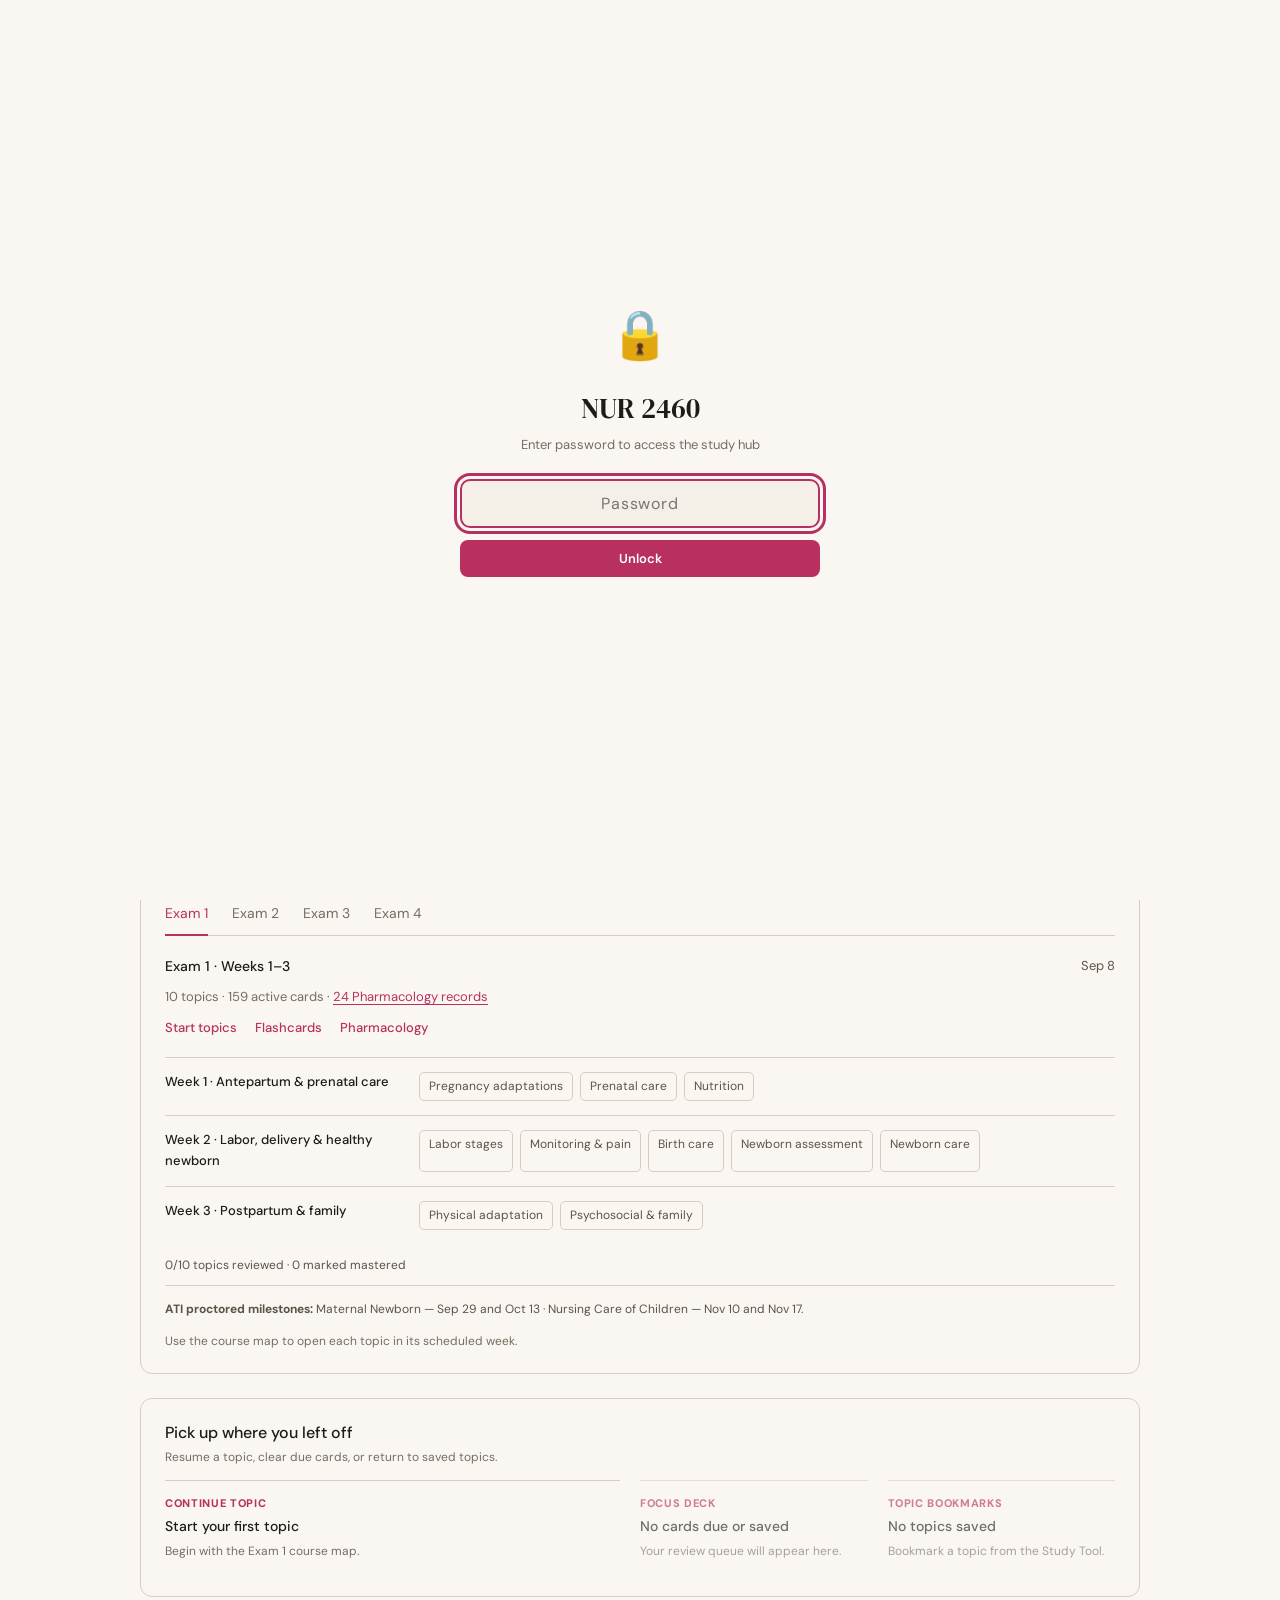
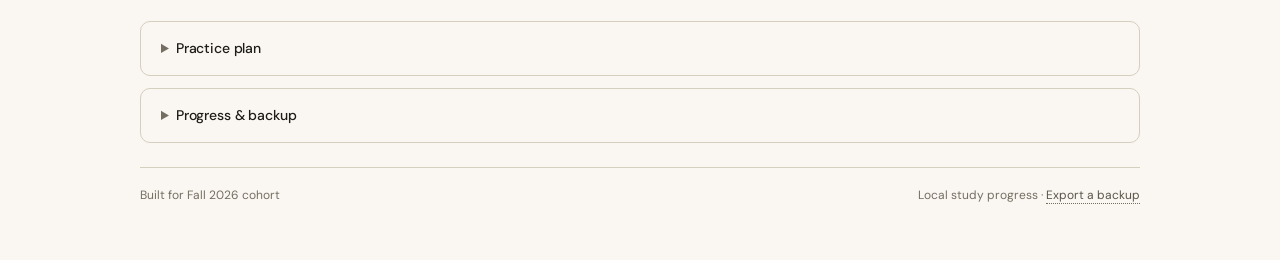
==== commit 4d4782a5: "Add study hub favicons" ====
--- a/index.html
+++ b/index.html
@@ -4,7 +4,11 @@
 <meta charset="UTF-8">
 <meta name="viewport" content="width=device-width, initial-scale=1.0, viewport-fit=cover">
 <title>NUR 2460 · Family Nursing Care</title>
-<link rel="icon" href="data:,">
+<meta name="description" content="NUR 2460 study hub: course topics, flashcards, dedicated pharmacology, and local study progress for Exams 1–4.">
+<link rel="icon" type="image/png" sizes="32x32" href="assets/nur2460-favicon-32.png?v=20260917">
+<link rel="icon" type="image/png" sizes="192x192" href="assets/nur2460-favicon-192.png?v=20260917">
+<link rel="shortcut icon" href="favicon.ico?v=20260917">
+<link rel="apple-touch-icon" sizes="180x180" href="assets/nur2460-apple-touch-icon.png?v=20260917">
 <link href="https://fonts.googleapis.com/css2?family=DM+Serif+Display:ital,wght@0,400;1,400&family=DM+Sans:wght@300;400;500;600;700&display=swap" rel="stylesheet">
 <style>
 :root {
@@ -294,8 +298,12 @@
   padding: 16px 18px;
   margin-bottom: 24px;
 }
-.content-status { font-size: 12px; color: var(--text2); line-height: 1.55; }
+.content-status { font-size: 14px; color: var(--text2); line-height: 1.55; }
 .content-status strong { color: var(--text); }
+.content-status p { margin: 8px 0 0; }
+.content-status a { color: var(--accent); text-underline-offset: 3px; }
+.exam-coverage { color: var(--text2); font-size: 13px; margin: 8px 0 12px; }
+.exam-coverage a { color: var(--accent); text-underline-offset: 3px; }
 .learning-path ol {
   display: grid;
   grid-template-columns: repeat(4,minmax(0,1fr));
@@ -486,22 +494,70 @@
 .ws-item.danger:hover{background:#ef4444;color:#fff;border-color:#ef4444}
 .ws-empty{padding:20px;text-align:center;color:var(--text3);font-size:13px;font-style:italic}
 @media (max-width:600px){.ws-grid{grid-template-columns:1fr}}
+/* Original hub theme, extended only for the newer controls and safeguards. */
+.exam-actions,.hub-actions,.jump-links{display:flex;gap:7px;flex-wrap:wrap}
+.exam-actions{margin-top:12px}.jump-links{margin:0 0 24px}
+.exam-actions a,.hub-actions a,.jump-links a{display:inline-flex;align-items:center;padding:6px 11px;border:1px solid var(--border);border-radius:999px;background:var(--surface);color:var(--text2);text-decoration:none;font-size:12px;font-weight:500;line-height:1.4;transition:all .15s}
+.exam-actions a{padding:5px 9px;font-size:11px}
+.hub-actions a{padding:8px 14px;font-size:13px}
+.exam-actions a:hover,.hub-actions a:hover,.jump-links a:hover{border-color:var(--accent);color:var(--accent)}
+.hub-actions .primary{background:var(--accent);border-color:var(--accent);color:#fff;font-weight:600}
+.hub-actions .primary:hover{color:#fff;opacity:.9}
+.exam-progress{font-size:11px;margin-top:12px;color:var(--text2)}
+.exam-link[data-state="mastered"]::after{content:' · Mastered';font-weight:700}
+.exam-link[data-state="reviewed"]::after{content:' · Reviewed'}
+.exam-link[data-state="mastered"]{border-color:var(--accent)}
+.content-status h2{font-size:14px;font-weight:600;color:var(--text)}
+.content-status details,.content-status .hub-actions{margin-top:12px}
+summary{cursor:pointer;font-size:12px;font-weight:500;color:var(--text2);padding:3px 0}
+.learning-path summary{color:var(--text);font-weight:600}
+.focus-head{display:flex;justify-content:space-between;align-items:center;gap:12px;flex-wrap:wrap;margin-bottom:12px}
+.focus-head h2{margin:0;padding:0;border:0}.focus-head label{font-size:12px;color:var(--text2)}
+.focus-head select{font:inherit;color:var(--text2);background:var(--surface);border:1px solid var(--border);border-radius:999px;padding:6px 10px;margin-left:5px;cursor:pointer}
+.weak-spots{margin-bottom:28px}
+.search-summary{padding:10px 16px;color:var(--text2);font-size:12px;border-bottom:1px solid var(--border)}
+.search-more{width:100%;padding:12px;background:var(--surface2);color:var(--text2);font:600 12px 'DM Sans',sans-serif;border:0;cursor:pointer}
+.search-more:hover{color:var(--accent)}
+.sync-modal-actions{flex-wrap:wrap}
+.import-warning{font-size:12px;color:var(--text2);margin:12px 0;line-height:1.55}
+.import-confirm{display:flex;gap:10px;align-items:flex-start;font-size:12px;margin:14px 0;line-height:1.55}
+.import-confirm input{margin-top:4px;flex-shrink:0}.sync-modal-btn:disabled{opacity:.5;cursor:not-allowed}
+/* Preserve the updated keyboard, responsive, and print behavior. */
+.topbar{gap:12px;flex-wrap:wrap}.exam-header-row{flex-wrap:wrap}
+.card,.pickup-card,.ws-card,.exam-item{min-width:0}
+.cards{grid-template-columns:repeat(auto-fit,minmax(min(100%,280px),1fr))}
+.exams-grid{grid-template-columns:repeat(auto-fit,minmax(min(100%,250px),1fr))}
+.ws-grid{grid-template-columns:repeat(auto-fit,minmax(min(100%,260px),1fr))}
+.ws-item{max-width:100%;white-space:normal}
+.pickup-name,.sr-name,.ws-item{overflow-wrap:anywhere}
+.sr-only{position:absolute;width:1px;height:1px;padding:0;margin:-1px;overflow:hidden;clip-path:inset(50%);white-space:nowrap;border:0}
+.skip-link{position:fixed;left:16px;top:-80px;z-index:11000;padding:12px;background:var(--surface);color:var(--text);border:2px solid var(--accent)}
+.skip-link:focus{top:12px}
+a:focus-visible,button:focus-visible,input:focus-visible,textarea:focus-visible,select:focus-visible,summary:focus-visible,[tabindex]:focus-visible{outline:3px solid var(--accent);outline-offset:3px}
+[hidden]{display:none!important}
+@media(max-width:600px){.ws-grid{grid-template-columns:1fr}}
+@media(max-width:480px){.learning-path ol{grid-template-columns:1fr}.exams,.sync-section,.pickup-panel{padding:16px}.exam-item{padding:14px}.sync-btn{flex-basis:100%}}
+@media(prefers-reduced-motion:reduce){*,*::before,*::after{animation:none!important;transition:none!important;scroll-behavior:auto!important}}
+@media print{.bg-deco,.pw-gate,.skip-link,.theme-toggle,.search-wrap,.sync-modal,.sync-row{display:none!important}.wrap{padding:0;max-width:none}.content-status details>*,.learning-path>*{display:block!important}.cards,.exams-grid,.ws-grid{display:block}.card,.exam-item,.ws-card{break-inside:avoid;margin-bottom:12px}}
 </style>
+<link rel="stylesheet" href="index-minimal-preview.css">
+<script src="minimal-default.js"></script>
 </head>
 <body>
-<div class="pw-gate" id="pwGate">
+<a class="skip-link" href="#mainContent">Skip to study hub</a>
+<div class="pw-gate" id="pwGate" role="dialog" aria-modal="true" aria-labelledby="pwTitle" aria-describedby="pwHelp">
   <div class="pw-box">
     <div class="pw-emoji">🔒</div>
-    <div class="pw-title">NUR 2460</div>
-    <div class="pw-sub">Enter password to access the study hub</div>
-    <input type="password" class="pw-input" id="pwInput" placeholder="Password" onkeydown="if(event.key==='Enter')checkPw()">
+    <div class="pw-title" id="pwTitle">NUR 2460</div>
+    <div class="pw-sub" id="pwHelp">Enter password to access the study hub</div>
+    <input type="password" class="pw-input" id="pwInput" aria-label="Study hub password" autocomplete="current-password" placeholder="Password" onkeydown="if(event.key==='Enter')checkPw()">
     <button class="pw-btn" onclick="checkPw()">Unlock</button>
-    <div class="pw-error" id="pwError"></div>
+    <div class="pw-error" id="pwError" role="status" aria-live="polite"></div>
   </div>
 </div>
 
-<div class="bg-deco"></div>
-<div class="wrap">
+<div class="bg-deco" aria-hidden="true"></div>
+<main class="wrap" id="mainContent" tabindex="-1">
 
   <div class="topbar">
     <div class="brand">
@@ -521,15 +577,8 @@
     <p style="font-size:13px;color:var(--text3);margin-top:8px;font-style:italic">Lock in!😴 - Sleepy Ius</p>
   </div>
 
-  <section class="learning-path" aria-labelledby="learningPathTitle">
-    <div class="section-label" id="learningPathTitle" style="border:none;padding:0;margin:0">Recommended study path</div>
-    <ol>
-      <li><strong>Orient:</strong> choose the current exam topic.</li>
-      <li><strong>Learn:</strong> use the six-tab Study Tool for the full explanation.</li>
-      <li><strong>Apply:</strong> connect topic decisions to the Pharmacology record.</li>
-      <li><strong>Retrieve:</strong> answer Flashcards, then return to the teaching topic for remediation.</li>
-    </ol>
-  </section>
+  <nav class="jump-links" aria-label="Hub sections"><a href="#courseMapTitle">Course map</a><a href="#studyToolsTitle">Study tools</a><a href="#focusTitle">Practice plan</a><a href="#syncTitle">Progress &amp; backup</a></nav>
+
 
   <section class="pickup-panel" id="pickupPanel" aria-labelledby="pickupTitle">
     <div class="pickup-head"><div><h2 class="pickup-title" id="pickupTitle">Pick up where you left off</h2><p class="pickup-sub">Resume a topic, clear due cards, or return to saved topics.</p></div></div>
@@ -539,21 +588,26 @@
 
   <div class="search-wrap">
     <span class="search-icon">🔍</span>
-    <input class="search-input" id="hubSearch" type="text" placeholder="Search topics, drugs, flashcards..." autocomplete="off" oninput="hubSearchHandler(this.value)">
+    <input class="search-input" id="hubSearch" type="search" aria-label="Search current topics and pharmacology records" aria-controls="hubResults" aria-expanded="false" aria-describedby="searchHelp" placeholder="Search topics and pharmacology records..." autocomplete="off" oninput="hubSearchHandler(this.value)">
+    <span class="sr-only" id="searchHelp">Results include topics and Pharmacology. Use the down arrow to enter results, Tab to navigate, or Escape to close.</span>
     <div class="search-results" id="hubResults"></div>
   </div>
 
 
   <div class="weak-spots" id="weakSpots" style="display:none">
-    <div class="section-label">📋 Focus Areas</div>
+    <div class="focus-head"><h2 class="section-label" id="focusTitle">Practice plan</h2><label for="focusExam">Focus on <select id="focusExam" onchange="renderWeakSpots()"><option value="1">Exam 1</option><option value="2">Exam 2</option><option value="3">Exam 3</option><option value="4">Exam 4</option><option value="all">All exams</option></select></label></div>
+    <p class="coverage-note" style="margin:0 0 12px">Not reviewed means you have not marked it reviewed—not that you performed poorly.</p>
     <div class="ws-grid" id="wsGrid"></div>
   </div>
 
   <section class="exams" aria-labelledby="courseMapTitle">
+    <span id="contentStatusTitle" aria-hidden="true"></span>
     <h2 class="section-label" id="courseMapTitle" style="border:none;padding:0;margin:0">Fall 2026 course map</h2>
     <div class="exams-grid">
       <article class="exam-item">
         <div class="exam-header-row"><h3 class="exam-num">Exam 1 · Weeks 1–3</h3><time class="exam-date" datetime="2026-09-08">Sep 8</time></div>
+        <div class="exam-coverage">10 topics · 159 active cards · <a href="NUR2460Pharmacology.html?exam=1#exam1pharm">24 Pharmacology records</a></div>
+        <nav class="exam-actions" aria-label="Exam 1 study shortcuts"><a href="NUR2460StudyTool.html?topic=adapt">Start topics</a><a href="NUR2460Flashcards.html?exam=1&amp;mode=review">Flashcards</a><a href="NUR2460Pharmacology.html?exam=1#exam1pharm">Pharmacology</a></nav>
         <div class="exam-topics">
           <div class="exam-week"><strong>Week 1 · Antepartum &amp; prenatal care</strong><div class="exam-links"><a class="exam-link" href="NUR2460StudyTool.html?topic=adapt">Pregnancy adaptations</a><a class="exam-link" href="NUR2460StudyTool.html?topic=prenatal_care">Prenatal care</a><a class="exam-link" href="NUR2460StudyTool.html?topic=nutrition_pregnancy">Nutrition</a></div></div>
           <div class="exam-week"><strong>Week 2 · Labor, delivery &amp; healthy newborn</strong><div class="exam-links"><a class="exam-link" href="NUR2460StudyTool.html?topic=labor_stages">Labor stages</a><a class="exam-link" href="NUR2460StudyTool.html?topic=fetal_monitor_pain">Monitoring &amp; pain</a><a class="exam-link" href="NUR2460StudyTool.html?topic=nursing_birth">Birth care</a><a class="exam-link" href="NUR2460StudyTool.html?topic=newborn_assess">Newborn assessment</a><a class="exam-link" href="NUR2460StudyTool.html?topic=newborn_care">Newborn care</a></div></div>
@@ -563,6 +617,8 @@
 
       <article class="exam-item">
         <div class="exam-header-row"><h3 class="exam-num">Exam 2 · Weeks 4–7</h3><time class="exam-date" datetime="2026-10-06">Oct 6</time></div>
+        <div class="exam-coverage">13 topics · 246 active cards</div>
+        <nav class="exam-actions" aria-label="Exam 2 study shortcuts"><a href="NUR2460StudyTool.html?topic=fetal_assessment">Start topics</a><a href="NUR2460Flashcards.html?exam=2&amp;mode=review">Flashcards</a><a href="NUR2460Pharmacology.html?exam=2#exam2pharm">Pharmacology</a></nav>
         <div class="exam-topics">
           <div class="exam-week"><strong>Week 4 · High-risk pregnancy</strong><div class="exam-links"><a class="exam-link" href="NUR2460StudyTool.html?topic=fetal_assessment">Fetal assessment</a><a class="exam-link" href="NUR2460StudyTool.html?topic=bleeding_preg">Bleeding</a><a class="exam-link" href="NUR2460StudyTool.html?topic=infections_preg">Infections</a><a class="exam-link" href="NUR2460StudyTool.html?topic=medical_conditions">Medical conditions</a></div></div>
           <div class="exam-week"><strong>Week 5 · High-risk L&amp;D, newborn &amp; postpartum</strong><div class="exam-links"><a class="exam-link" href="NUR2460StudyTool.html?topic=preterm_prom">Preterm labor &amp; PROM</a><a class="exam-link" href="NUR2460StudyTool.html?topic=therapeutic_proc">Procedures</a><a class="exam-link" href="NUR2460StudyTool.html?topic=labor_comp">Labor complications</a><a class="exam-link" href="NUR2460StudyTool.html?topic=newborn_comp">Newborn complications</a><a class="exam-link" href="NUR2460StudyTool.html?topic=pp_disorders">Postpartum disorders</a></div></div>
@@ -573,6 +629,8 @@
 
       <article class="exam-item">
         <div class="exam-header-row"><h3 class="exam-num">Exam 3 · Weeks 8–10</h3><time class="exam-date" datetime="2026-10-27">Oct 27</time></div>
+        <div class="exam-coverage">11 topics · 221 active cards</div>
+        <nav class="exam-actions" aria-label="Exam 3 study shortcuts"><a href="NUR2460StudyTool.html?topic=fractures">Start topics</a><a href="NUR2460Flashcards.html?exam=3&amp;mode=review">Flashcards</a><a href="NUR2460Pharmacology.html?exam=3#exam3acc">Pharmacology</a></nav>
         <div class="exam-topics">
           <div class="exam-week"><strong>Week 8 · Musculoskeletal &amp; neurological</strong><div class="exam-links"><a class="exam-link" href="NUR2460StudyTool.html?topic=fractures">Fractures &amp; traction</a><a class="exam-link" href="NUR2460StudyTool.html?topic=msk_congenital">Congenital/chronic MSK</a><a class="exam-link" href="NUR2460StudyTool.html?topic=neuro_acute">Acute neuro</a><a class="exam-link" href="NUR2460StudyTool.html?topic=seizures">Seizures</a><a class="exam-link" href="NUR2460StudyTool.html?topic=head_injury">Head injury</a></div></div>
           <div class="exam-week"><strong>Week 9 · Respiratory &amp; endocrine</strong><div class="exam-links"><a class="exam-link" href="NUR2460StudyTool.html?topic=resp_acute">Acute respiratory</a><a class="exam-link" href="NUR2460StudyTool.html?topic=asthma">Asthma</a><a class="exam-link" href="NUR2460StudyTool.html?topic=cystic_fibrosis">Cystic fibrosis</a><a class="exam-link" href="NUR2460StudyTool.html?topic=endo_peds">Endocrine</a></div></div>
@@ -582,9 +640,11 @@
 
       <article class="exam-item">
         <div class="exam-header-row"><h3 class="exam-num">Exam 4 · Weeks 11–14</h3><time class="exam-date" datetime="2026-12-01">Dec 1</time></div>
+        <div class="exam-coverage">8 topics · 137 active cards</div>
+        <nav class="exam-actions" aria-label="Exam 4 study shortcuts"><a href="NUR2460StudyTool.html?topic=child_adolescent_mh">Start topics</a><a href="NUR2460Flashcards.html?exam=4&amp;mode=review">Flashcards</a><a href="NUR2460Pharmacology.html?exam=4#exam4acc">Pharmacology</a></nav>
         <div class="exam-topics">
           <div class="exam-week"><strong>Week 11 · Child &amp; adolescent mental health</strong><div class="exam-links"><a class="exam-link" href="NUR2460StudyTool.html?topic=child_adolescent_mh">Child/adolescent MH</a></div></div>
-          <div class="exam-week"><strong>Week 12 · Specialty pediatric care</strong><div class="exam-links"><a class="exam-link" href="NUR2460StudyTool.html?topic=gu_peds">GU</a><a class="exam-link" href="NUR2460StudyTool.html?topic=renal_peds">Renal</a><a class="exam-link" href="NUR2460StudyTool.html?topic=immunizations">Immunizations</a><a class="exam-link" href="NUR2460StudyTool.html?topic=communicable_diseases">Immunity/infectious disease</a><a class="exam-link" href="NUR2460StudyTool.html?topic=peds_cancer">Oncology</a><a class="exam-link" href="NUR2460StudyTool.html?topic=abuse_neglect">Abuse &amp; neglect</a></div></div>
+          <div class="exam-week"><strong>Week 12 · Specialty pediatric care</strong><div class="exam-links"><a class="exam-link" href="NUR2460StudyTool.html?topic=gu_peds">GU</a><a class="exam-link" href="NUR2460StudyTool.html?topic=renal_peds">Renal</a><a class="exam-link" href="NUR2460StudyTool.html?topic=immunizations">Immunizations</a><a class="exam-link" href="NUR2460StudyTool.html?topic=communicable_diseases">Acute otitis media</a><a class="exam-link" href="NUR2460StudyTool.html?topic=peds_cancer">Oncology</a><a class="exam-link" href="NUR2460StudyTool.html?topic=abuse_neglect">Abuse &amp; neglect</a></div></div>
           <div class="exam-week"><strong>Weeks 13–14 · Mood disorders</strong><div class="exam-links"><a class="exam-link" href="NUR2460StudyTool.html?topic=mood_disorders">MDD &amp; bipolar (shared topic)</a></div></div>
         </div>
       </article>
@@ -593,45 +653,45 @@
     <div class="coverage-note">Use the course map to open each topic in its scheduled week.</div>
   </section>
 
-  <div class="section-label">Study Tools</div>
+  <h2 class="section-label" id="studyToolsTitle">Study Tools</h2>
   <div class="cards">
 
     <a class="card" href="NUR2460StudyTool.html">
       <div class="card-icon">📚</div>
-      <div class="card-title">Study Tool</div>
-      <div class="card-desc">Study 42 clinical topics across all four exams. Choose classic ADPIE tabs or the Neo pathway, add notes and bookmarks, and print selected topics.</div>
+      <h3 class="card-title">Study Tool</h3>
+      <div class="card-desc">Study 42 topics with matching Brief reviews. Choose ADPIE, Neo, or Topic Tabs for deep study, with notes, highlights, bookmarks, and print tools.</div>
       <div class="card-footer">
-        <span class="card-meta">42 Topics · Exams 1–4</span>
+        <span class="card-meta">42 Topics · 42 Brief Reviews</span>
         <span class="card-arrow">→</span>
       </div>
     </a>
 
     <a class="card" href="NUR2460Flashcards.html">
       <div class="card-icon">🗃️</div>
-      <div class="card-title">Flashcards</div>
-      <div class="card-desc">Practice 275 flashcards across all four exams with Browse, Review, Focus Deck, and scheduled review.</div>
+      <h3 class="card-title">Flashcards</h3>
+      <div class="card-desc">Practice 763 active flashcards in Anki-style decks. Reveal each answer, rate your recall, and return to saved sessions or your Focus Deck. Teaching links connect cards to their topic or medication record.</div>
       <div class="card-footer">
-        <span class="card-meta">275 Cards · Browse + Review</span>
+        <span class="card-meta">763 Active Cards · Exams 1–4</span>
         <span class="card-arrow">→</span>
       </div>
     </a>
 
     <a class="card" href="NUR2460Pharmacology.html">
       <div class="card-icon">💊</div>
-      <div class="card-title">Pharmacology</div>
-      <div class="card-desc">Review 77 medication and therapy records organized by exam, with search, progress tracking, topic cross-links, and print view.</div>
+      <h3 class="card-title">Pharmacology</h3>
+      <div class="card-desc">Study medications with Brief/Deep views, comparisons, and self-checks. Exam 1 includes 24 records. Coverage and source limits vary by record.</div>
       <div class="card-footer">
-        <span class="card-meta">77 Records · 19 Categories</span>
+        <span class="card-meta">24 Exam 1 Records</span>
         <span class="card-arrow">→</span>
       </div>
     </a>
 
     <a class="card" href="NUR2460Templates.html">
       <div class="card-icon">📝</div>
-      <div class="card-title">ATI Templates</div>
-      <div class="card-desc">Official Active Learning Template geometry in nonclinical Guided and Blank modes. All eight standardized families—A1 through A15—are active structural skeletons.</div>
+      <h3 class="card-title">ATI Templates</h3>
+      <div class="card-desc">Eight ATI template families with Guided and Blank skeletons, plus Filled records where available. Keep the official box layouts and connections, with source details and limitations retained in each record.</div>
       <div class="card-footer">
-        <span class="card-meta">8 Active · Complete Set</span>
+        <span class="card-meta">8 Families · Guided / Blank / Filled</span>
         <span class="card-arrow">→</span>
       </div>
     </a>
@@ -639,47 +699,67 @@
   </div>
 
   <div class="sync-section">
-    <div class="section-label" style="border:none; padding:0; margin:0;">Progress & Sync</div>
+    <h2 class="section-label" id="syncTitle" style="border:none; padding:0; margin:0;">Progress &amp; backup</h2>
     <div class="progress-summary" id="progressSummary"></div>
+    <p class="import-warning" id="hubStorageWarning" role="status" hidden>Saved progress cannot be read in this browser context. Displayed counts may be unavailable; your saved data has not been cleared.</p>
+    <p class="import-warning">Backup tools use saved device data, including plain and formatted medication notes, highlights, bookmarks, starred boxes, resume location, study preferences, and separate Anki-style ratings, Focus cards, and the repeat queue. Import, recovery, and reset are real saved-data actions, even in a design preview. Reload open study pages after restoring.</p>
     <p style="font-size:13px;color:var(--text2);margin:8px 0 12px;line-height:1.5"><strong>State definitions:</strong> reviewed and mastered are learner-selected topic/drug states; flashcard mastery means three consecutive correct responses; accuracy is performance evidence. Export and import transfer these states between devices.</p>
+    <p style="font-size:13px;color:var(--text2);margin:8px 0 12px;line-height:1.5">Active-card counts exclude 33 retired records. Their saved history stays intact in progress exports, along with topic/section bookmarks, notes, highlights, medication study items, and template stars.</p>
     <div class="sync-row">
       <button class="sync-btn" onclick="exportProgress()">📤 Export Progress</button>
       <button class="sync-btn" onclick="showImportModal()">📥 Import Progress</button>
+      <button class="sync-btn" id="recoveryBtn" onclick="showRecoveryModal()" hidden>Recover previous progress</button>
       <button class="sync-btn danger" onclick="confirmReset()">🗑️ Reset All</button>
     </div>
   </div>
 
-  <div class="sync-modal" id="exportModal" onclick="if(event.target===this)this.classList.remove('show')">
-    <div class="sync-modal-box">
-      <div class="sync-modal-title">Export Progress</div>
+  <div class="sync-modal" id="exportModal" onclick="if(event.target===this)closeHubDialog()">
+    <div class="sync-modal-box" role="dialog" aria-modal="true" aria-labelledby="exportTitle" tabindex="-1">
+      <h2 class="sync-modal-title" id="exportTitle">Export Progress</h2>
       <div class="sync-modal-sub">Copy this code and save it, or paste it on another device to restore your progress.</div>
-      <textarea class="sync-textarea" id="exportData" readonly onclick="this.select()"></textarea>
+      <textarea class="sync-textarea" id="exportData" aria-label="Exported progress code" readonly onclick="this.select()"></textarea>
       <div class="sync-modal-actions">
-        <button class="sync-modal-btn" onclick="document.getElementById('exportModal').classList.remove('show')">Close</button>
+        <button class="sync-modal-btn" onclick="closeHubDialog()">Close</button>
         <button class="sync-modal-btn primary" onclick="copyExport()">📋 Copy to Clipboard</button>
       </div>
-      <div class="sync-status" id="exportStatus"></div>
+      <div class="sync-status" id="exportStatus" role="status" aria-live="polite"></div>
     </div>
   </div>
 
-  <div class="sync-modal" id="importModal" onclick="if(event.target===this)this.classList.remove('show')">
-    <div class="sync-modal-box">
-      <div class="sync-modal-title">Import Progress</div>
-      <div class="sync-modal-sub">Paste your exported progress code below to restore your data on this device.</div>
-      <textarea class="sync-textarea" id="importData" placeholder="Paste your progress code here..."></textarea>
+  <div class="sync-modal" id="importModal" onclick="if(event.target===this)closeHubDialog()">
+    <div class="sync-modal-box" role="dialog" aria-modal="true" aria-labelledby="importTitle" aria-describedby="importHelp" tabindex="-1">
+      <h2 class="sync-modal-title" id="importTitle">Import Progress</h2>
+      <div class="sync-modal-sub" id="importHelp">Paste an exported progress code. We’ll validate it before replacing any saved data.</div>
+      <textarea class="sync-textarea" id="importData" aria-label="Progress code to import" placeholder="Paste your progress code here..." oninput="invalidateImportPreview()"></textarea>
+      <p class="import-warning">Import replaces the included categories; it does not merge them. Other categories stay unchanged. A local backup of your current progress is required first and replaces the previous recovery backup.</p>
+      <div id="importPreview" role="status" aria-live="polite"></div>
+      <label class="import-confirm"><input type="checkbox" id="importConfirm" onchange="updateImportButton()" disabled>I understand that the listed categories will be replaced.</label>
       <div class="sync-modal-actions">
-        <button class="sync-modal-btn" onclick="document.getElementById('importModal').classList.remove('show')">Cancel</button>
-        <button class="sync-modal-btn primary" onclick="importProgress()">📥 Import & Restore</button>
+        <button class="sync-modal-btn" onclick="closeHubDialog()">Cancel</button>
+        <button class="sync-modal-btn" onclick="previewImport()">Validate code</button>
+        <button class="sync-modal-btn primary" id="importApply" onclick="importProgress()" disabled>Back up &amp; replace</button>
       </div>
-      <div class="sync-status" id="importStatus"></div>
+      <div class="sync-status" id="importStatus" role="status" aria-live="polite"></div>
     </div>
   </div>
 
+  <div class="sync-modal" id="recoveryModal" onclick="if(event.target===this)closeHubDialog()">
+    <div class="sync-modal-box" role="dialog" aria-modal="true" aria-labelledby="recoveryTitle" tabindex="-1">
+      <h2 class="sync-modal-title" id="recoveryTitle">Recover previous progress</h2>
+      <p class="import-warning" id="recoveryDetails"></p>
+      <label class="import-confirm"><input type="checkbox" id="recoveryConfirm">Replace current study state with this backup. Current state will become the next recovery backup.</label>
+      <div class="sync-modal-actions"><button class="sync-modal-btn" onclick="closeHubDialog()">Cancel</button><button class="sync-modal-btn primary" onclick="restoreHubBackup()">Restore backup</button></div>
+      <div class="sync-status" id="recoveryStatus" role="status" aria-live="polite"></div>
+    </div>
+  </div>
+  <p class="sr-only" id="hubAnnouncement" role="status" aria-live="polite"></p>
+
   <footer>
     <div>Built for Fall 2026 cohort</div>
+    <div>Local study progress · <a href="#syncTitle">Export a backup</a></div>
   </footer>
 
-</div>
+</main>
 
 <script>
 function toggleTheme() {
@@ -688,16 +768,16 @@
     document.documentElement.removeAttribute('data-theme');
     document.getElementById('themeIcon').textContent = '☀️';
     document.getElementById('themeLabel').textContent = 'Light';
-    localStorage.setItem('studyTheme', 'dark');
+    try{localStorage.setItem('studyTheme', 'dark')}catch{}
   } else {
     document.documentElement.setAttribute('data-theme', 'light');
     document.getElementById('themeIcon').textContent = '🌙';
     document.getElementById('themeLabel').textContent = 'Dark';
-    localStorage.setItem('studyTheme', 'light');
+    try{localStorage.setItem('studyTheme', 'light')}catch{}
   }
 }
 (function() {
-  const saved = localStorage.getItem('studyTheme');
+  let saved=null;try{saved=localStorage.getItem('studyTheme')}catch{}
   const prefersLight = window.matchMedia('(prefers-color-scheme: light)').matches;
   if (saved === 'light' || (!saved && prefersLight)) {
     document.documentElement.setAttribute('data-theme', 'light');
@@ -711,7 +791,7 @@
   const input=document.getElementById('pwInput');
   if(input.value==='WakeUpIus'){
     document.getElementById('pwGate').classList.add('hidden');
-    sessionStorage.setItem('nur2460_auth','true');
+    try{sessionStorage.setItem('nur2460_auth','true')}catch{}
   }else{
     input.classList.add('wrong');
     document.getElementById('pwError').textContent='Wrong password. Try again.';
@@ -721,7 +801,8 @@
   }
 }
 (function(){
-  if(sessionStorage.getItem('nur2460_auth')==='true'){
+  let unlocked=false;try{unlocked=sessionStorage.getItem('nur2460_auth')==='true'}catch{}
+  if(unlocked){
     document.getElementById('pwGate').classList.add('hidden');
   }else{
     document.getElementById('pwInput').focus();
@@ -729,392 +810,338 @@
 })();
 
 
-// ═══ PROGRESS SYNC ═══
-const SYNC_KEYS=['studyTheme','nur2460_progress','nur2460_pharm_progress','nur2460_fc_stars','nur2460_fc_collections_v1','nur2460_fc_mastery','nur2460_fc_accuracy','nur2460_fc_schedule','nur2460_fc_state_version','nur2460_study_bookmarks_v1','nur2460_study_notes_v1','nur2460_study_annotations_v1','nur2460_study_last_topic_v1','nur2460_study_view_v1','nur2460_study_header_collapsed_v1','nur2460_templates_progress_v1','nur2460_templates_filters_v1','nur2460_templates_last_v1'];
-
-function normalizeHubFocusState(value){
-  if(!value||value.version!==1||!value.collections)return null;
-  const source=value.collections.focus||value.collections.reviewer;
-  if(!source||!Array.isArray(source.cardIds))return null;
-  const seen=new Set();const ids=source.cardIds.filter(function(id){if(typeof id!=='string'||!id||seen.has(id))return false;seen.add(id);return true});
-  return{version:1,collections:{focus:{name:'Focus Deck',cardIds:ids}}};
-}
-function migrateHubFocusState(){
-  let state=null;try{state=normalizeHubFocusState(JSON.parse(localStorage.getItem('nur2460_fc_collections_v1')||'null'))}catch(e){}
-  if(!state){
-    let legacy={};try{legacy=JSON.parse(localStorage.getItem('nur2460_fc_stars')||'{}')||{}}catch(e){}
-    state={version:1,collections:{focus:{name:'Focus Deck',cardIds:Object.keys(legacy).filter(function(id){return typeof id==='string'&&id&&legacy[id]})}}};
-  }
-  const mirror={};state.collections.focus.cardIds.forEach(function(id){mirror[id]=true});
-  try{localStorage.setItem('nur2460_fc_collections_v1',JSON.stringify(state));localStorage.setItem('nur2460_fc_stars',JSON.stringify(mirror))}catch(e){}
-  return state;
-}
-function getHubFocusIds(){return migrateHubFocusState().collections.focus.cardIds.slice()}
-migrateHubFocusState();
-
-function getProgressStats(){
-  let stats={studyTopics:0,pharmDrugs:0,fcStars:0,fcMastered:0,fcAccTotal:0,templatesStudied:0};
-  try{
-    const sp=JSON.parse(localStorage.getItem('nur2460_progress')||'{}');
-    stats.studyTopics=Object.values(sp).filter(v=>v).length;
-  }catch(e){}
-  try{
-    const pp=JSON.parse(localStorage.getItem('nur2460_pharm_progress')||'{}');
-    stats.pharmDrugs=Object.values(pp).filter(v=>v).length;
-  }catch(e){}
-  try{
-    stats.fcStars=getHubFocusIds().length;
-  }catch(e){}
-  try{
-    const fm=JSON.parse(localStorage.getItem('nur2460_fc_mastery')||'{}');
-    stats.fcMastered=Object.values(fm).filter(v=>v>=3).length;
-  }catch(e){}
-  try{
-    const tp=JSON.parse(localStorage.getItem('nur2460_templates_progress_v1')||'{}');
-    stats.templatesStudied=Object.values(tp.records||{}).filter(v=>v==='studied').length;
-  }catch(e){}
-  try{
-    const fa=JSON.parse(localStorage.getItem('nur2460_fc_accuracy')||'{}');
-    let tr=0,tt=0;Object.values(fa).forEach(v=>{tr+=v.r||0;tt+=(v.r||0)+(v.w||0)});
-    stats.fcAccTotal=tt?Math.round(tr/tt*100):0;
-  }catch(e){}
-  return stats;
-}
-
-function renderProgressSummary(){
-  const s=getProgressStats();
-  const el=document.getElementById('progressSummary');
-  if(!el)return;
-  el.innerHTML=
-    '<div class="progress-item"><div class="progress-item-num">'+s.studyTopics+'</div><div class="progress-item-label">Topics Studied</div></div>'+
-    '<div class="progress-item"><div class="progress-item-num">'+s.pharmDrugs+'</div><div class="progress-item-label">Drugs Reviewed</div></div>'+
-    '<div class="progress-item"><div class="progress-item-num">'+s.fcStars+'</div><div class="progress-item-label">Cards in Focus</div></div>'+
-    '<div class="progress-item"><div class="progress-item-num">'+s.fcMastered+'</div><div class="progress-item-label">Cards Mastered</div></div>'+
-    '<div class="progress-item"><div class="progress-item-num">'+s.templatesStudied+'</div><div class="progress-item-label">Templates Studied</div></div>'+
-    '<div class="progress-item"><div class="progress-item-num">'+(s.fcAccTotal?s.fcAccTotal+'%':'—')+'</div><div class="progress-item-label">Overall Accuracy</div></div>';
-}
-
-function exportProgress(){
-  const data={};
-  data._exportDate=new Date().toISOString();
-  data._version='NUR2460_v2';
-  SYNC_KEYS.forEach(key=>{
-    const val=localStorage.getItem(key);
-    if(val!==null) data[key]=val;
-  });
-  const json=JSON.stringify(data,null,2);
-  document.getElementById('exportData').value=json;
-  document.getElementById('exportStatus').className='sync-status';
-  document.getElementById('exportStatus').textContent='';
-  document.getElementById('exportModal').classList.add('show');
-}
-
-function copyExport(){
-  const ta=document.getElementById('exportData');
-  ta.select();
-  navigator.clipboard.writeText(ta.value).then(()=>{
-    const st=document.getElementById('exportStatus');
-    st.className='sync-status success';
-    st.textContent='✓ Copied to clipboard! Save this somewhere safe or paste on another device.';
-  }).catch(()=>{
-    document.execCommand('copy');
-    const st=document.getElementById('exportStatus');
-    st.className='sync-status success';
-    st.textContent='✓ Copied! Save this somewhere safe.';
-  });
-}
-
-function showImportModal(){
-  document.getElementById('importData').value='';
-  document.getElementById('importStatus').className='sync-status';
-  document.getElementById('importStatus').textContent='';
-  document.getElementById('importModal').classList.add('show');
-}
-
-function importProgress(){
-  const raw=document.getElementById('importData').value.trim();
-  const st=document.getElementById('importStatus');
-  if(!raw){
-    st.className='sync-status error';
-    st.textContent='Please paste your progress code first.';
-    return;
-  }
-  try{
-    const data=JSON.parse(raw);
-    if(!data._version||!data._version.startsWith('NUR2460')){
-      st.className='sync-status error';
-      st.textContent='Invalid progress code. Make sure you copied the full export.';
-      return;
-    }
-    if(data.nur2460_fc_collections_v1===undefined&&data.nur2460_fc_stars!==undefined){
-      localStorage.removeItem('nur2460_fc_collections_v1');
-    }
-    let restored=0;
-    SYNC_KEYS.forEach(key=>{
-      if(data[key]!==undefined){
-        localStorage.setItem(key,data[key]);
-        restored++;
-      }
-    });
-    migrateHubFocusState();
-    st.className='sync-status success';
-    st.textContent='✓ Restored '+restored+' settings! Originally exported on '+new Date(data._exportDate).toLocaleDateString()+'. Refresh the page to see changes.';
-    renderProgressSummary();
-    renderWeakSpots();
-    renderPickupPanel();
-  }catch(e){
-    st.className='sync-status error';
-    st.textContent='Could not parse the progress code. Make sure you copied the entire text.';
-  }
-}
-
-function confirmReset(){
-  if(!confirm('This will erase ALL your study progress, drug reviews, Focus Deck, template progress, mastery tiers, accuracy data, topic bookmarks/notes, resume history, and theme preference. This cannot be undone.\n\nAre you sure?')) return;
-  if(!confirm('Really? Export your progress first if you want to save it.')) return;
-  SYNC_KEYS.forEach(key=>localStorage.removeItem(key));
-  renderProgressSummary();
-  renderWeakSpots();
-  renderPickupPanel();
-  localStorage.removeItem('nur2460_fc_collections_v1');
-  localStorage.removeItem('nur2460_fc_stars');
-  alert('All progress has been reset.');
-}
-
-// Render on load
-renderProgressSummary();
-
-// ── Universal Search ──────────────────────
-const SEARCH_INDEX = [{"type": "topic", "id": "adapt", "name": "Expected Physiological Changes During Pregnancy", "search": "expected physiological changes during pregnancy", "url": "NUR2460StudyTool.html?topic=adapt"}, {"type": "topic", "id": "prenatal_care", "name": "Prenatal Care", "search": "prenatal care", "url": "NUR2460StudyTool.html?topic=prenatal_care"}, {"type": "topic", "id": "nutrition_pregnancy", "name": "Nutrition During Pregnancy", "search": "nutrition during pregnancy", "url": "NUR2460StudyTool.html?topic=nutrition_pregnancy"}, {"type": "topic", "id": "fetal_assessment", "name": "Assessment of Fetal Well-Being", "search": "assessment of fetal well-being", "url": "NUR2460StudyTool.html?topic=fetal_assessment"}, {"type": "topic", "id": "labor_stages", "name": "Labor and Delivery Processes", "search": "labor and delivery processes", "url": "NUR2460StudyTool.html?topic=labor_stages"}, {"type": "topic", "id": "fetal_monitor_pain", "name": "Pain Management & Fetal Assessment During Labor", "search": "pain management & fetal assessment during labor", "url": "NUR2460StudyTool.html?topic=fetal_monitor_pain"}, {"type": "topic", "id": "nursing_birth", "name": "Nursing Care During Stages of Labor", "search": "nursing care during stages of labor", "url": "NUR2460StudyTool.html?topic=nursing_birth"}, {"type": "topic", "id": "newborn_assess", "name": "Newborn Assessment", "search": "newborn assessment", "url": "NUR2460StudyTool.html?topic=newborn_assess"}, {"type": "topic", "id": "newborn_care", "name": "Routine Newborn Care & Nutrition", "search": "routine newborn care nutrition nursing care of newborns newborn nutrition", "url": "NUR2460StudyTool.html?topic=newborn_care"}, {"type": "topic", "id": "pp_physical", "name": "Postpartum Physiological Adaptations", "search": "postpartum physiological adaptations", "url": "NUR2460StudyTool.html?topic=pp_physical"}, {"type": "topic", "id": "pp_psychosocial", "name": "Baby-Friendly Care & Discharge Teaching", "search": "baby-friendly care & discharge teaching", "url": "NUR2460StudyTool.html?topic=pp_psychosocial"}, {"type": "topic", "id": "bleeding_preg", "name": "Bleeding During Pregnancy", "search": "bleeding during pregnancy", "url": "NUR2460StudyTool.html?topic=bleeding_preg"}, {"type": "topic", "id": "infections_preg", "name": "Maternal Infections", "search": "maternal infections", "url": "NUR2460StudyTool.html?topic=infections_preg"}, {"type": "topic", "id": "medical_conditions", "name": "Cervical Insufficiency, HG, Anemia, GDM, Gestational HTN", "search": "cervical insufficiency, hg, anemia, gdm, gestational htn", "url": "NUR2460StudyTool.html?topic=medical_conditions"}, {"type": "topic", "id": "preterm_prom", "name": "Early Onset of Labor", "search": "early onset of labor", "url": "NUR2460StudyTool.html?topic=preterm_prom"}, {"type": "topic", "id": "therapeutic_proc", "name": "Therapeutic Procedures to Assist with Labor and Delivery", "search": "therapeutic procedures to assist with labor and delivery", "url": "NUR2460StudyTool.html?topic=therapeutic_proc"}, {"type": "topic", "id": "labor_comp", "name": "Complications Related to the Labor Process", "search": "complications related to the labor process", "url": "NUR2460StudyTool.html?topic=labor_comp"}, {"type": "topic", "id": "newborn_comp", "name": "Assessment and Management of Newborn Complications", "search": "assessment and management of newborn complications", "url": "NUR2460StudyTool.html?topic=newborn_comp"}, {"type": "topic", "id": "pp_disorders", "name": "PP Hemorrhage, DVT/PE, Infections, Depression", "search": "pp hemorrhage, dvt/pe, infections, depression", "url": "NUR2460StudyTool.html?topic=pp_disorders"}, {"type": "topic", "id": "contraception", "name": "Family Planning Methods", "search": "family planning methods", "url": "NUR2460StudyTool.html?topic=contraception"}, {"type": "topic", "id": "growth_dev", "name": "Health Promotion: Infant through Adolescent", "search": "health promotion: infant through adolescent", "url": "NUR2460StudyTool.html?topic=growth_dev"}, {"type": "topic", "id": "peds_gi", "name": "Infectious, Structural & Inflammatory GI", "search": "infectious, structural & inflammatory gi", "url": "NUR2460StudyTool.html?topic=peds_gi"}, {"type": "topic", "id": "peds_integ", "name": "Skin Infections, Dermatitis & Burns", "search": "skin infections, dermatitis & burns", "url": "NUR2460StudyTool.html?topic=peds_integ"}, {"type": "topic", "id": "neuro_acute", "name": "Meningitis, Reye Syndrome, Encephalitis, ICP", "search": "meningitis, reye syndrome, encephalitis, icp", "url": "NUR2460StudyTool.html?topic=neuro_acute"}, {"type": "topic", "id": "seizures", "name": "Febrile Seizures, Epilepsy, Status Epilepticus", "search": "febrile seizures, epilepsy, status epilepticus", "url": "NUR2460StudyTool.html?topic=seizures"}, {"type": "topic", "id": "head_injury", "name": "Concussion, Skull Fractures, ICP", "search": "concussion, skull fractures, icp", "url": "NUR2460StudyTool.html?topic=head_injury"}, {"type": "topic", "id": "resp_acute", "name": "Croup, Epiglottitis, RSV, Pneumonia", "search": "croup, epiglottitis, rsv, pneumonia", "url": "NUR2460StudyTool.html?topic=resp_acute"}, {"type": "topic", "id": "asthma", "name": "Classification, Triggers, Peak Flow, Action Plan", "search": "classification, triggers, peak flow, action plan", "url": "NUR2460StudyTool.html?topic=asthma"}, {"type": "topic", "id": "cystic_fibrosis", "name": "Sweat Chloride, Pancreatic Enzymes, CPT", "search": "sweat chloride, pancreatic enzymes, cpt", "url": "NUR2460StudyTool.html?topic=cystic_fibrosis"}, {"type": "topic", "id": "cardio_peds", "name": "CHD, Heart Failure, Kawasaki, Rheumatic Fever", "search": "chd, heart failure, kawasaki, rheumatic fever", "url": "NUR2460StudyTool.html?topic=cardio_peds"}, {"type": "topic", "id": "heme_peds", "name": "Sickle Cell, Anemia, Hemophilia, Leukemia", "search": "sickle cell, anemia, hemophilia, leukemia", "url": "NUR2460StudyTool.html?topic=heme_peds"}, {"type": "topic", "id": "fractures", "name": "Types, Casting, Traction, Compartment Syndrome", "search": "types, casting, traction, compartment syndrome", "url": "NUR2460StudyTool.html?topic=fractures"}, {"type": "topic", "id": "msk_congenital", "name": "DDH, Clubfoot, Scoliosis, CP, Duchenne", "search": "ddh, clubfoot, scoliosis, cp, duchenne", "url": "NUR2460StudyTool.html?topic=msk_congenital"}, {"type": "topic", "id": "endo_peds", "name": "Type 1 DM, DKA, Hypothyroidism, Growth Hormone", "search": "type 1 dm, dka, hypothyroidism, growth hormone", "url": "NUR2460StudyTool.html?topic=endo_peds"}, {"type": "topic", "id": "gu_peds", "name": "Enuresis, UTIs, Structural GU Defects", "search": "enuresis, utis, structural gu defects", "url": "NUR2460StudyTool.html?topic=gu_peds"}, {"type": "topic", "id": "renal_peds", "name": "Glomerulonephritis, Nephrotic Syndrome, HUS, Renal Failure", "search": "glomerulonephritis, nephrotic syndrome, hus, renal failure", "url": "NUR2460StudyTool.html?topic=renal_peds"}, {"type": "topic", "id": "immunizations", "name": "Childhood Vaccine Schedule, Contraindications, Adverse Effects", "search": "childhood vaccine schedule, contraindications, adverse effects", "url": "NUR2460StudyTool.html?topic=immunizations"}, {"type": "topic", "id": "communicable_diseases", "name": "Measles, Mumps, Rubella, Varicella, Pertussis, Fifth Disease", "search": "measles, mumps, rubella, varicella, pertussis, fifth disease", "url": "NUR2460StudyTool.html?topic=communicable_diseases"}, {"type": "topic", "id": "peds_cancer", "name": "Wilms Tumor, Neuroblastoma, Leukemia, Bone Cancers, Chemo Care", "search": "wilms tumor, neuroblastoma, leukemia, bone cancers, chemo care", "url": "NUR2460StudyTool.html?topic=peds_cancer"}, {"type": "topic", "id": "abuse_neglect", "name": "Physical/Sexual/Emotional Abuse, Mandatory Reporting, Documentation", "search": "physical/sexual/emotional abuse, mandatory reporting, documentation", "url": "NUR2460StudyTool.html?topic=abuse_neglect"}, {"type": "topic", "id": "child_adolescent_mh", "name": "ADHD, Autism, ODD, Conduct Disorder, Eating Disorders", "search": "adhd, autism, odd, conduct disorder, eating disorders", "url": "NUR2460StudyTool.html?topic=child_adolescent_mh"}, {"type": "topic", "id": "mood_disorders", "name": "Depression, Suicide, Bipolar, Lithium", "search": "depression, suicide, bipolar, lithium", "url": "NUR2460StudyTool.html?topic=mood_disorders"}, {"type": "drug", "id": "oxytocin_ind", "name": "Oxytocin (Induction)", "search": "oxytocin (induction)", "url": "NUR2460Pharmacology.html?drug=oxytocin_ind"}, {"type": "drug", "id": "oxytocin_pp", "name": "Oxytocin (Postpartum)", "search": "oxytocin (postpartum)", "url": "NUR2460Pharmacology.html?drug=oxytocin_pp"}, {"type": "drug", "id": "mag_sulfate", "name": "Magnesium Sulfate", "search": "magnesium sulfate", "url": "NUR2460Pharmacology.html?drug=mag_sulfate"}, {"type": "drug", "id": "methergine", "name": "Methergine", "search": "methergine", "url": "NUR2460Pharmacology.html?drug=methergine"}, {"type": "drug", "id": "carboprost", "name": "Carboprost (Hemabate)", "search": "carboprost (hemabate)", "url": "NUR2460Pharmacology.html?drug=carboprost"}, {"type": "drug", "id": "misoprostol_rip", "name": "Misoprostol (Ripening)", "search": "misoprostol (ripening)", "url": "NUR2460Pharmacology.html?drug=misoprostol_rip"}, {"type": "drug", "id": "misoprostol_pp", "name": "Misoprostol (PPH)", "search": "misoprostol (pph)", "url": "NUR2460Pharmacology.html?drug=misoprostol_pp"}, {"type": "drug", "id": "dinoprostone", "name": "Dinoprostone (Cervidil)", "search": "dinoprostone (cervidil)", "url": "NUR2460Pharmacology.html?drug=dinoprostone"}, {"type": "drug", "id": "terbutaline", "name": "Terbutaline", "search": "terbutaline", "url": "NUR2460Pharmacology.html?drug=terbutaline"}, {"type": "drug", "id": "nifedipine", "name": "Nifedipine", "search": "nifedipine", "url": "NUR2460Pharmacology.html?drug=nifedipine"}, {"type": "drug", "id": "indomethacin", "name": "Indomethacin", "search": "indomethacin", "url": "NUR2460Pharmacology.html?drug=indomethacin"}, {"type": "drug", "id": "betamethasone", "name": "Betamethasone", "search": "betamethasone", "url": "NUR2460Pharmacology.html?drug=betamethasone"}, {"type": "drug", "id": "hydralazine", "name": "Hydralazine", "search": "hydralazine", "url": "NUR2460Pharmacology.html?drug=hydralazine"}, {"type": "drug", "id": "labetalol", "name": "Labetalol", "search": "labetalol", "url": "NUR2460Pharmacology.html?drug=labetalol"}, {"type": "drug", "id": "methotrexate", "name": "Methotrexate", "search": "methotrexate", "url": "NUR2460Pharmacology.html?drug=methotrexate"}, {"type": "drug", "id": "rhogam", "name": "RhoGAM", "search": "rhogam", "url": "NUR2460Pharmacology.html?drug=rhogam"}, {"type": "drug", "id": "folic_acid", "name": "Folic Acid", "search": "folic acid", "url": "NUR2460Pharmacology.html?drug=folic_acid"}, {"type": "drug", "id": "iron_supp", "name": "Iron Supplement", "search": "iron supplement", "url": "NUR2460Pharmacology.html?drug=iron_supp"}, {"type": "drug", "id": "calcium_supp", "name": "Calcium Supplement", "search": "calcium supplement", "url": "NUR2460Pharmacology.html?drug=calcium_supp"}, {"type": "drug", "id": "heparin_pp", "name": "Heparin/Enoxaparin", "search": "heparin/enoxaparin", "url": "NUR2460Pharmacology.html?drug=heparin_pp"}, {"type": "drug", "id": "warfarin_pp", "name": "Warfarin", "search": "warfarin", "url": "NUR2460Pharmacology.html?drug=warfarin_pp"}, {"type": "drug", "id": "opioid_analgesics", "name": "Opioid Analgesics", "search": "opioid analgesics", "url": "NUR2460Pharmacology.html?drug=opioid_analgesics"}, {"type": "drug", "id": "epidural", "name": "Epidural", "search": "epidural", "url": "NUR2460Pharmacology.html?drug=epidural"}, {"type": "drug", "id": "spinal", "name": "Spinal Anesthesia", "search": "spinal anesthesia", "url": "NUR2460Pharmacology.html?drug=spinal"}, {"type": "drug", "id": "pudendal", "name": "Pudendal Block", "search": "pudendal block", "url": "NUR2460Pharmacology.html?drug=pudendal"}, {"type": "drug", "id": "naloxone", "name": "Naloxone (Narcan)", "search": "naloxone (narcan)", "url": "NUR2460Pharmacology.html?drug=naloxone"}, {"type": "drug", "id": "sertraline_pp", "name": "Sertraline (Zoloft)", "search": "sertraline (zoloft)", "url": "NUR2460Pharmacology.html?drug=sertraline_pp"}, {"type": "drug", "id": "coc", "name": "Combined Oral Contraceptives", "search": "combined oral contraceptives", "url": "NUR2460Pharmacology.html?drug=coc"}, {"type": "drug", "id": "depo_provera", "name": "Depo-Provera", "search": "depo-provera", "url": "NUR2460Pharmacology.html?drug=depo_provera"}, {"type": "drug", "id": "clomiphene", "name": "Clomiphene (Clomid)", "search": "clomiphene (clomid)", "url": "NUR2460Pharmacology.html?drug=clomiphene"}, {"type": "drug", "id": "erythromycin_eye", "name": "Erythromycin Eye Ointment", "search": "erythromycin eye ointment", "url": "NUR2460Pharmacology.html?drug=erythromycin_eye"}, {"type": "drug", "id": "vitamin_k", "name": "Vitamin K", "search": "vitamin k", "url": "NUR2460Pharmacology.html?drug=vitamin_k"}, {"type": "drug", "id": "hep_b_vax", "name": "Hepatitis B Vaccine", "search": "hepatitis b vaccine", "url": "NUR2460Pharmacology.html?drug=hep_b_vax"}, {"type": "drug", "id": "surfactant", "name": "Surfactant", "search": "surfactant", "url": "NUR2460Pharmacology.html?drug=surfactant"}, {"type": "drug", "id": "nas_meds", "name": "NAS Medications", "search": "nas medications", "url": "NUR2460Pharmacology.html?drug=nas_meds"}, {"type": "drug", "id": "acyclovir", "name": "Acyclovir", "search": "acyclovir", "url": "NUR2460Pharmacology.html?drug=acyclovir"}, {"type": "drug", "id": "metronidazole", "name": "Metronidazole (Flagyl)", "search": "metronidazole (flagyl)", "url": "NUR2460Pharmacology.html?drug=metronidazole"}, {"type": "drug", "id": "permethrin", "name": "Permethrin", "search": "permethrin", "url": "NUR2460Pharmacology.html?drug=permethrin"}, {"type": "drug", "id": "silvadene", "name": "Silver Sulfadiazine", "search": "silver sulfadiazine", "url": "NUR2460Pharmacology.html?drug=silvadene"}, {"type": "drug", "id": "isotretinoin", "name": "Isotretinoin (Accutane)", "search": "isotretinoin (accutane)", "url": "NUR2460Pharmacology.html?drug=isotretinoin"}, {"type": "drug", "id": "griseofulvin", "name": "Griseofulvin", "search": "griseofulvin", "url": "NUR2460Pharmacology.html?drug=griseofulvin"}, {"type": "drug", "id": "phenytoin_e3", "name": "Phenytoin (Dilantin)", "search": "phenytoin (dilantin)", "url": "NUR2460Pharmacology.html?drug=phenytoin_e3"}, {"type": "drug", "id": "carbamazepine", "name": "Carbamazepine (Tegretol)", "search": "carbamazepine (tegretol)", "url": "NUR2460Pharmacology.html?drug=carbamazepine"}, {"type": "drug", "id": "valproic_acid", "name": "Valproic Acid (Depakote)", "search": "valproic acid (depakote)", "url": "NUR2460Pharmacology.html?drug=valproic_acid"}, {"type": "drug", "id": "phenobarbital_e3", "name": "Phenobarbital", "search": "phenobarbital", "url": "NUR2460Pharmacology.html?drug=phenobarbital_e3"}, {"type": "drug", "id": "lorazepam_e3", "name": "Lorazepam (Ativan)", "search": "lorazepam (ativan)", "url": "NUR2460Pharmacology.html?drug=lorazepam_e3"}, {"type": "drug", "id": "albuterol", "name": "Albuterol", "search": "albuterol", "url": "NUR2460Pharmacology.html?drug=albuterol"}, {"type": "drug", "id": "fluticasone", "name": "Fluticasone", "search": "fluticasone", "url": "NUR2460Pharmacology.html?drug=fluticasone"}, {"type": "drug", "id": "montelukast", "name": "Montelukast (Singulair)", "search": "montelukast (singulair)", "url": "NUR2460Pharmacology.html?drug=montelukast"}, {"type": "drug", "id": "pancrelipase", "name": "Pancrelipase (Creon)", "search": "pancrelipase (creon)", "url": "NUR2460Pharmacology.html?drug=pancrelipase"}, {"type": "drug", "id": "dornase_alfa", "name": "Dornase Alfa (Pulmozyme)", "search": "dornase alfa (pulmozyme)", "url": "NUR2460Pharmacology.html?drug=dornase_alfa"}, {"type": "drug", "id": "digoxin_e3", "name": "Digoxin", "search": "digoxin", "url": "NUR2460Pharmacology.html?drug=digoxin_e3"}, {"type": "drug", "id": "furosemide_e3", "name": "Furosemide (Lasix)", "search": "furosemide (lasix)", "url": "NUR2460Pharmacology.html?drug=furosemide_e3"}, {"type": "drug", "id": "hydroxyurea", "name": "Hydroxyurea", "search": "hydroxyurea", "url": "NUR2460Pharmacology.html?drug=hydroxyurea"}, {"type": "drug", "id": "kayexalate", "name": "Kayexalate (SPS)", "search": "kayexalate (sps)", "url": "NUR2460Pharmacology.html?drug=kayexalate"}, {"type": "drug", "id": "insulin_peds", "name": "Insulin (Pediatric)", "search": "insulin (pediatric)", "url": "NUR2460Pharmacology.html?drug=insulin_peds"}, {"type": "drug", "id": "levothyroxine_e3", "name": "Levothyroxine", "search": "levothyroxine", "url": "NUR2460Pharmacology.html?drug=levothyroxine_e3"}, {"type": "drug", "id": "prednisone_e4", "name": "Prednisone", "search": "prednisone", "url": "NUR2460Pharmacology.html?drug=prednisone_e4"}, {"type": "drug", "id": "ors", "name": "Oral Rehydration Solution", "search": "oral rehydration solution", "url": "NUR2460Pharmacology.html?drug=ors"}, {"type": "drug", "id": "ondansetron_e4", "name": "Ondansetron (Zofran)", "search": "ondansetron (zofran)", "url": "NUR2460Pharmacology.html?drug=ondansetron_e4"}, {"type": "drug", "id": "vincristine", "name": "Vincristine", "search": "vincristine", "url": "NUR2460Pharmacology.html?drug=vincristine"}, {"type": "drug", "id": "filgrastim", "name": "Filgrastim (Neupogen)", "search": "filgrastim (neupogen)", "url": "NUR2460Pharmacology.html?drug=filgrastim"}, {"type": "drug", "id": "methylphenidate", "name": "Methylphenidate (Ritalin)", "search": "methylphenidate (ritalin)", "url": "NUR2460Pharmacology.html?drug=methylphenidate"}, {"type": "drug", "id": "lithium_e4", "name": "Lithium", "search": "lithium", "url": "NUR2460Pharmacology.html?drug=lithium_e4"}, {"type": "drug", "id": "fluoxetine_e4", "name": "Fluoxetine (Prozac)", "search": "fluoxetine (prozac)", "url": "NUR2460Pharmacology.html?drug=fluoxetine_e4"}, {"type": "drug", "id": "risperidone_e4", "name": "Risperidone (Risperdal)", "search": "risperidone (risperdal)", "url": "NUR2460Pharmacology.html?drug=risperidone_e4"}, {"type": "drug", "id": "lamotrigine_e4", "name": "Lamotrigine (Lamictal)", "search": "lamotrigine (lamictal)", "url": "NUR2460Pharmacology.html?drug=lamotrigine_e4"}];
-
-SEARCH_INDEX.push(
-  {type:'drug',id:'neuro_lp_topical',name:'LP Topical Anesthetic',search:'lp topical anesthetic',url:'NUR2460Pharmacology.html?drug=neuro_lp_topical'},
-  {type:'drug',id:'neuro_lp_sedation',name:'LP Sedation Boundary',search:'lp sedation boundary',url:'NUR2460Pharmacology.html?drug=neuro_lp_sedation'},
-  {type:'drug',id:'neuro_imaging_sedation',name:'Imaging Sedation Boundary',search:'imaging sedation boundary',url:'NUR2460Pharmacology.html?drug=neuro_imaging_sedation'},
-  {type:'drug',id:'neuro_iv_antibiotics',name:'IV Antibiotics',search:'iv antibiotics',url:'NUR2460Pharmacology.html?drug=neuro_iv_antibiotics'},
-  {type:'drug',id:'neuro_dexamethasone',name:'Dexamethasone',search:'dexamethasone',url:'NUR2460Pharmacology.html?drug=neuro_dexamethasone'},
-  {type:'drug',id:'neuro_analgesics',name:'Meningitis Analgesics',search:'meningitis analgesics',url:'NUR2460Pharmacology.html?drug=neuro_analgesics'},
-  {type:'drug',id:'neuro_iv_fluids',name:'Reye IV Fluids',search:'reye iv fluids',url:'NUR2460Pharmacology.html?drug=neuro_iv_fluids'},
-  {type:'drug',id:'neuro_pain_med',name:'Reye Pain Medication',search:'reye pain medication',url:'NUR2460Pharmacology.html?drug=neuro_pain_med'},
-  {type:'drug',id:'neuro_mannitol',name:'Mannitol',search:'mannitol',url:'NUR2460Pharmacology.html?drug=neuro_mannitol'},
-  {type:'drug',id:'neuro_salicylates',name:'Salicylate Avoidance',search:'salicylate avoidance',url:'NUR2460Pharmacology.html?drug=neuro_salicylates'}
-);
-
-const GYN_SEARCH_RECORD=SEARCH_INDEX.find(function(entry){return entry.type==='topic'&&entry.id==='contraception'});
-if(GYN_SEARCH_RECORD){
-  GYN_SEARCH_RECORD.name='GYN, Family Planning, Infertility & STIs';
-  GYN_SEARCH_RECORD.search='gyn family planning contraception infertility stis sexually transmitted infections';
-}
-
-function safeLocalObject(key){try{return JSON.parse(localStorage.getItem(key)||'{}')}catch(e){return{}}}
-function renderPickupPanel(){
-  const grid=document.getElementById('pickupGrid');
-  if(!grid)return;
-  const last=safeLocalObject('nur2460_study_last_topic_v1');
-  const lastTopic=SEARCH_INDEX.find(function(entry){return entry.type==='topic'&&entry.id===last.id});
-  const bookmarks=safeLocalObject('nur2460_study_bookmarks_v1');
-  const bookmarkIds=Object.keys(bookmarks).filter(function(id){return bookmarks[id]});
-  const firstBookmark=SEARCH_INDEX.find(function(entry){return entry.type==='topic'&&bookmarkIds.indexOf(entry.id)!==-1});
-  const schedule=safeLocalObject('nur2460_fc_schedule');
-  const now=Date.now();
-  const due=Object.values(schedule).filter(function(dueAt){return dueAt&&dueAt<=now}).length;
-  const focusCount=getHubFocusIds().length;
-  const lastHtml=lastTopic
-    ?'<a class="pickup-card" href="NUR2460StudyTool.html?resume=1"><div><div class="pickup-kicker">Continue topic</div><div class="pickup-name">'+lastTopic.name+'</div></div><div class="pickup-meta">'+(last.mode==='brief'?'Brief review':(last.view==='neo'?'Neo':'ADPIE')+' deep content')+(last.updatedAt?' · '+new Date(last.updatedAt).toLocaleString():'')+'</div></a>'
-    :'<div class="pickup-card disabled"><div><div class="pickup-kicker">Continue topic</div><div class="pickup-name">Start your first topic</div></div><div class="pickup-meta">Your most recent topic will appear here.</div></div>';
-  const dueHtml=due
-    ?'<a class="pickup-card" href="NUR2460Flashcards.html"><div><div class="pickup-kicker">Due review</div><div class="pickup-count">'+due+'</div></div><div class="pickup-meta">flashcard'+(due===1?'':'s')+' due now · '+focusCount+' in Focus</div></a>'
-    :(focusCount?'<a class="pickup-card" href="NUR2460Flashcards.html?mode=focus"><div><div class="pickup-kicker">Focus Deck</div><div class="pickup-count">'+focusCount+'</div></div><div class="pickup-meta">No cards due now · open saved cards</div></a>':'<div class="pickup-card disabled"><div><div class="pickup-kicker">Due review</div><div class="pickup-count">0</div></div><div class="pickup-meta">No flashcards due or saved in Focus.</div></div>');
-  const bookmarkHtml=firstBookmark
-    ?'<a class="pickup-card" href="'+firstBookmark.url+'"><div><div class="pickup-kicker">Bookmarks</div><div class="pickup-count">'+bookmarkIds.length+'</div></div><div class="pickup-meta">Open '+firstBookmark.name+'</div></a>'
-    :'<div class="pickup-card disabled"><div><div class="pickup-kicker">Bookmarks</div><div class="pickup-count">0</div></div><div class="pickup-meta">Save topics from the Study Tool.</div></div>';
-  grid.innerHTML=lastHtml+dueHtml+bookmarkHtml;
-}
-
-function hubSearchHandler(q){
-  const box = document.getElementById('hubResults');
-  q = q.trim().toLowerCase();
-  if(q.length < 2){ box.classList.remove('show'); box.innerHTML = ''; return; }
-  
-  const results = SEARCH_INDEX.filter(function(e){
-    return e.search.indexOf(q) !== -1 || e.name.toLowerCase().indexOf(q) !== -1;
-  }).slice(0, 12);
-  
-  if(results.length === 0){
-    box.innerHTML = '<div class="sr-empty">No results for "' + q.replace(/</g,'&lt;') + '"</div>';
-    box.classList.add('show');
-    return;
-  }
-  
-  box.innerHTML = results.map(function(r){
-    const typeClass = r.type === 'drug' ? 'drug' : 'topic';
-    const typeLabel = r.type === 'drug' ? 'Drug' : 'Topic';
-    return '<a class="sr-item" href="' + r.url + '">'
-      + '<span class="sr-type ' + typeClass + '">' + typeLabel + '</span>'
-      + '<span class="sr-name">' + r.name + '</span>'
-      + '<span class="sr-arrow">→</span>'
-      + '</a>';
-  }).join('');
-  box.classList.add('show');
-}
-
-// Close search on click outside
-document.addEventListener('click', function(e){
-  const wrap = document.querySelector('.search-wrap');
-  if(wrap && !wrap.contains(e.target)){
-    document.getElementById('hubResults').classList.remove('show');
-  }
-});
-
-// Close on Escape
-document.addEventListener('keydown', function(e){
-  if(e.key === 'Escape'){
-    document.getElementById('hubResults').classList.remove('show');
-    document.getElementById('hubSearch').blur();
-  }
-});
-
-
-// ── Weak Spots Dashboard ──────────────────
-function renderWeakSpots(){
-  const el = document.getElementById('wsGrid');
-  const container = document.getElementById('weakSpots');
-  if(!el || !container) return;
-
-  let cards = [];
-
-  // 1. Unmastered study topics
-  try {
-    const sp = JSON.parse(localStorage.getItem('nur2460_progress')||'{}');
-    const topics = SEARCH_INDEX.filter(e => e.type === 'topic');
-    const unmastered = topics.filter(t => {
-      const v = sp[t.id];
-      return !v || v < 2; // 0=unread, 1=reviewed, 2=mastered
-    });
-    if(unmastered.length > 0){
-      const reviewed = unmastered.filter(t => sp[t.id] === 1);
-      const untouched = unmastered.filter(t => !sp[t.id]);
-      // Show untouched first, then reviewed
-      const sorted = untouched.concat(reviewed).slice(0, 6);
-      cards.push({
-        icon: '📚',
-        title: 'Topics to Master',
-        count: unmastered.length,
-        subtitle: unmastered.length + ' of ' + topics.length + ' topics not yet mastered',
-        items: sorted.map(t => ({
-          name: t.name,
-          url: t.url,
-          cls: sp[t.id] === 1 ? 'warn' : ''
-        }))
-      });
-    }
-  } catch(e){}
-
-  // 2. Unmastered drugs
-  try {
-    const pp = JSON.parse(localStorage.getItem('nur2460_pharm_progress')||'{}');
-    const drugs = SEARCH_INDEX.filter(e => e.type === 'drug');
-    const unmastered = drugs.filter(d => {
-      const v = pp[d.id];
-      return !v || v < 2;
-    });
-    if(unmastered.length > 0){
-      const reviewed = unmastered.filter(d => pp[d.id] === 1);
-      const untouched = unmastered.filter(d => !pp[d.id]);
-      const sorted = untouched.concat(reviewed).slice(0, 6);
-      cards.push({
-        icon: '💊',
-        title: 'Drugs to Master',
-        count: unmastered.length,
-        subtitle: unmastered.length + ' of ' + drugs.length + ' drugs not yet mastered',
-        items: sorted.map(d => ({
-          name: d.name,
-          url: d.url,
-          cls: pp[d.id] === 1 ? 'warn' : ''
-        }))
-      });
-    }
-  } catch(e){}
-
-  // 3. Lowest accuracy flashcard topics
-  try {
-    const fa = JSON.parse(localStorage.getItem('nur2460_fc_accuracy')||'{}');
-    const topicAccs = [];
-    Object.keys(fa).forEach(topic => {
-      const r = fa[topic].r || 0;
-      const w = fa[topic].w || 0;
-      const total = r + w;
-      if(total >= 3){ // need at least 3 attempts to be meaningful
-        const pct = Math.round(r / total * 100);
-        topicAccs.push({topic: topic, pct: pct, total: total});
-      }
-    });
-    topicAccs.sort(function(a,b){ return a.pct - b.pct; });
-    const weak = topicAccs.filter(t => t.pct < 80).slice(0, 6);
-    if(weak.length > 0){
-      cards.push({
-        icon: '🎯',
-        title: 'Weakest Flashcard Topics',
-        count: weak.length,
-        subtitle: 'Topics with accuracy below 80%',
-        items: weak.map(t => ({
-          name: t.topic + ' (' + t.pct + '%)',
-          url: 'NUR2460Flashcards.html',
-          cls: t.pct < 50 ? 'danger' : 'warn'
-        }))
-      });
-    }
-  } catch(e){}
-
-  // 4. Cards due today
-  try {
-    const sched = JSON.parse(localStorage.getItem('nur2460_fc_schedule')||'{}');
-    const now = Date.now();
-    let dueCount = 0;
-    Object.values(sched).forEach(dueAt => {
-      if(dueAt && dueAt <= now) dueCount++;
-    });
-    if(dueCount > 0){
-      cards.push({
-        icon: '📅',
-        title: 'Due for Review',
-        count: dueCount,
-        subtitle: dueCount + ' flashcard' + (dueCount > 1 ? 's' : '') + ' due today',
-        items: [{
-          name: 'Start review session →',
-          url: 'NUR2460Flashcards.html',
-          cls: 'warn'
-        }]
-      });
-    }
-  } catch(e){}
-
-  // Render
-  if(cards.length === 0){
-    container.style.display = 'none';
-    return;
-  }
-
-  container.style.display = '';
-  el.innerHTML = cards.map(function(card){
-    return '<div class="ws-card">'
-      + '<div class="ws-card-header">'
-      +   '<span class="ws-card-title">' + card.icon + ' ' + card.title + '</span>'
-      +   '<span class="ws-card-count">' + card.count + '</span>'
-      + '</div>'
-      + '<div class="ws-card-subtitle">' + card.subtitle + '</div>'
-      + '<div class="ws-items">'
-      +   card.items.map(function(item){
-            return '<a class="ws-item ' + (item.cls||'') + '" href="' + item.url + '">' + item.name + '</a>';
-          }).join('')
-      + '</div>'
-      + '</div>';
-  }).join('');
-}
-
-// Render on load
-renderWeakSpots();
-renderPickupPanel();
+// HUB_CATALOG_START — navigation metadata only; regenerated from locked local artifacts.
+const HUB_CATALOG = {
+  "updated": "2026-09-05",
+  "counts": {"topics":42,"briefs":42,"activeCards":763,"retiredCards":33,"pharmacology":267,"examPharmacology":85,"categories":19,"exam1Enriched":24},
+  "exams": [
+    {"name":"Exam 1","topics":10,"activeCards":159,"topicIds":["adapt","prenatal_care","nutrition_pregnancy","labor_stages","fetal_monitor_pain","nursing_birth","newborn_assess","newborn_care","pp_physical","pp_psychosocial"],"drugIds":["folic_acid","iron_supp","calcium_supp","rhogam","opioid_analgesics","epidural","spinal","pudendal","naloxone","oxytocin_ind","dinoprostone","misoprostol_rip","terbutaline","mag_sulfate","nifedipine","indomethacin","oxytocin_pp","methergine","carboprost","misoprostol_pp","betamethasone","erythromycin_eye","vitamin_k","hep_b_vax"],"cardGroups":["Antepartum","Labor & Delivery","Newborn","Postpartum","E1 Pharm"],"cardIds":["fc-nur2460-001","fc-nur2460-002","fc-nur2460-003","fc-nur2460-004","fc-nur2460-005","fc-nur2460-006","fc-nur2460-007","fc-nur2460-008","fc-nur2460-009","fc-nur2460-013","fc-nur2460-276","fc-nur2460-277","fc-nur2460-278","fc-nur2460-279","fc-nur2460-287","fc-nur2460-288","fc-nur2460-289","fc-nur2460-290","fc-nur2460-291","fc-nur2460-292","fc-nur2460-293","fc-nur2460-294","fc-nur2460-295","fc-nur2460-296","fc-nur2460-297","fc-nur2460-298","fc-nur2460-299","fc-nur2460-300","fc-nur2460-301","fc-nur2460-302","fc-nur2460-303","fc-nur2460-304","fc-nur2460-305","fc-nur2460-014","fc-nur2460-016","fc-nur2460-017","fc-nur2460-018","fc-nur2460-019","fc-nur2460-020","fc-nur2460-021","fc-nur2460-022","fc-nur2460-023","fc-nur2460-024","fc-nur2460-025","fc-nur2460-026","fc-nur2460-306","fc-nur2460-307","fc-nur2460-308","fc-nur2460-309","fc-nur2460-310","fc-nur2460-311","fc-nur2460-312","fc-nur2460-313","fc-nur2460-027","fc-nur2460-314","fc-nur2460-315","fc-nur2460-316","fc-nur2460-317","fc-nur2460-318","fc-nur2460-319","fc-nur2460-320","fc-nur2460-321","fc-nur2460-322","fc-nur2460-028","fc-nur2460-280","fc-nur2460-281","fc-nur2460-282","fc-nur2460-283","fc-nur2460-284","fc-nur2460-285","fc-nur2460-286","fc-nur2460-029","fc-nur2460-030","fc-nur2460-031","fc-nur2460-032","fc-nur2460-033","fc-nur2460-034","fc-nur2460-035","fc-nur2460-036","fc-nur2460-037","fc-nur2460-038","fc-nur2460-323","fc-nur2460-324","fc-nur2460-325","fc-nur2460-326","fc-nur2460-327","fc-nur2460-328","fc-nur2460-329","fc-nur2460-330","fc-nur2460-331","fc-nur2460-332","fc-nur2460-333","fc-nur2460-334","fc-nur2460-335","fc-nur2460-336","fc-nur2460-337","fc-nur2460-338","fc-nur2460-339","fc-nur2460-340","fc-nur2460-341","fc-nur2460-342","fc-nur2460-343","fc-nur2460-039","fc-nur2460-040","fc-nur2460-041","fc-nur2460-042","fc-nur2460-043","fc-nur2460-044","fc-nur2460-045","fc-nur2460-046","fc-nur2460-344","fc-nur2460-345","fc-nur2460-346","fc-nur2460-347","fc-nur2460-348","fc-nur2460-349","fc-nur2460-350","fc-nur2460-351","fc-nur2460-352","fc-nur2460-353","fc-nur2460-354","fc-nur2460-355","fc-nur2460-356","fc-nur2460-357","fc-nur2460-047","fc-nur2460-048","fc-nur2460-049","fc-nur2460-050","fc-nur2460-051","fc-nur2460-052","fc-nur2460-053","fc-nur2460-054","fc-nur2460-055","fc-nur2460-056","fc-nur2460-057","fc-nur2460-058","fc-nur2460-059","fc-nur2460-060","fc-nur2460-061","fc-nur2460-062","fc-nur2460-063","fc-nur2460-064","fc-nur2460-065","fc-nur2460-066","fc-nur2460-067","fc-nur2460-068","fc-nur2460-069","fc-nur2460-070","fc-nur2460-071","fc-nur2460-358","fc-nur2460-359","fc-nur2460-360","fc-nur2460-361","fc-nur2460-362","fc-nur2460-363","fc-nur2460-364","fc-nur2460-365","fc-nur2460-366","fc-nur2460-367"]},
+    {"name":"Exam 2","topics":13,"activeCards":246,"topicIds":["fetal_assessment","bleeding_preg","infections_preg","medical_conditions","preterm_prom","therapeutic_proc","labor_comp","newborn_comp","pp_disorders","contraception","growth_dev","peds_gi","peds_integ"],"drugIds":["methotrexate","hydralazine","labetalol","acyclovir","heparin_pp","warfarin_pp","sertraline_pp","coc","depo_provera","clomiphene","surfactant","nas_meds","ors","metronidazole","permethrin","silvadene","isotretinoin","griseofulvin"],"cardGroups":["HR Pregnancy","HR L&D","NB Complications","PP Disorders","Contraception","Growth & Dev","Peds GI","Peds Integ","E2 Pharm"],"cardIds":["fc-nur2460-010","fc-nur2460-011","fc-nur2460-012","fc-nur2460-015","fc-nur2460-newborn-comp-001","fc-nur2460-newborn-comp-002","fc-nur2460-newborn-comp-003","fc-nur2460-newborn-comp-004","fc-nur2460-newborn-comp-005","fc-nur2460-newborn-comp-006","fc-nur2460-newborn-comp-007","fc-nur2460-newborn-comp-008","fc-nur2460-newborn-comp-009","fc-nur2460-newborn-comp-010","fc-nur2460-newborn-comp-011","fc-nur2460-newborn-comp-012","fc-nur2460-newborn-comp-013","fc-nur2460-newborn-comp-014","fc-nur2460-newborn-comp-015","fc-nur2460-newborn-comp-016","fc-nur2460-newborn-comp-017","fc-nur2460-newborn-comp-018","fc-nur2460-newborn-comp-019","fc-nur2460-newborn-comp-020","fc-nur2460-368","fc-nur2460-369","fc-nur2460-370","fc-nur2460-371","fc-nur2460-372","fc-nur2460-373","fc-nur2460-374","fc-nur2460-375","fc-nur2460-376","fc-nur2460-377","fc-nur2460-378","fc-nur2460-379","fc-nur2460-380","fc-nur2460-381","fc-nur2460-382","fc-nur2460-383","fc-nur2460-384","fc-nur2460-072","fc-nur2460-073","fc-nur2460-medical-conditions-001","fc-nur2460-medical-conditions-002","fc-nur2460-medical-conditions-003","fc-nur2460-medical-conditions-004","fc-nur2460-medical-conditions-005","fc-nur2460-medical-conditions-006","fc-nur2460-medical-conditions-007","fc-nur2460-medical-conditions-008","fc-nur2460-074","fc-nur2460-075","fc-nur2460-076","MN-A-PROM-FC-002","MN-A-PROM-FC-003","MN-A-PROM-FC-005","MN-A-PROM-FC-006","MN-A-PROM-FC-008","MN-A-PROM-FC-020","MN-A-PROM-FC-021","MN-A-PROM-FC-022","E2-PROM-FC-024","E2-PROM-FC-025","E2-PROM-FC-026","E2-PROM-FC-027","E2-PROM-FC-028","fc-nur2460-077","fc-nur2460-078","fc-nur2460-079","fc-nur2460-080","fc-nur2460-081","fc-nur2460-082","fc-nur2460-083","fc-nur2460-084","fc-nur2460-085","fc-nur2460-086","fc-nur2460-087","fc-nur2460-088","fc-nur2460-089","fc-nur2460-092","fc-nur2460-093","fc-nur2460-094","fc-nur2460-095","fc-nur2460-096","fc-nur2460-097","fc-nur2460-098","fc-nur2460-growth-dev-001","fc-nur2460-growth-dev-002","fc-nur2460-growth-dev-003","fc-nur2460-growth-dev-004","fc-nur2460-growth-dev-005","fc-nur2460-growth-dev-006","fc-nur2460-growth-dev-007","fc-nur2460-growth-dev-008","fc-nur2460-growth-dev-009","fc-nur2460-growth-dev-010","fc-nur2460-growth-dev-011","fc-nur2460-growth-dev-012","fc-nur2460-growth-dev-013","fc-nur2460-growth-dev-014","fc-nur2460-099","fc-nur2460-100","fc-nur2460-101","fc-nur2460-102","fc-nur2460-peds-integ-001","fc-nur2460-104","fc-nur2460-105","fc-nur2460-106","fc-nur2460-107","fc-nur2460-109","fc-nur2460-infections-preg-001","fc-nur2460-infections-preg-003","fc-nur2460-infections-preg-004","fc-nur2460-infections-preg-005","fc-nur2460-infections-preg-007","fc-nur2460-infections-preg-008","fc-nur2460-infections-preg-009","fc-nur2460-infections-preg-010","fc-nur2460-infections-preg-012","fc-nur2460-infections-preg-014","fc-nur2460-infections-preg-016","fc-nur2460-infections-preg-019","fc-nur2460-infections-preg-025","fc-nur2460-infections-preg-026","fc-nur2460-infections-preg-029","fc-nur2460-110","fc-nur2460-111","fc-nur2460-112","fc-nur2460-114","fc-nur2460-115","fc-nur2460-116","fc-nur2460-117","fc-nur2460-118","fc-nur2460-119","fc-nur2460-120","fc-nur2460-121","fc-nur2460-122","fc-nur2460-123","fc-nur2460-124","fc-nur2460-125","fc-nur2460-126","fc-nur2460-127","fc-nur2460-128","fc-nur2460-129","fc-nur2460-130","fc-nur2460-131","fc-nur2460-132","fc-nur2460-133","fc-nur2460-134","fc-nur2460-136","fc-nur2460-137","fc-nur2460-138","fc-nur2460-139","fc-nur2460-140","fc-nur2460-141","fc-nur2460-142","fc-nur2460-143","fc-nur2460-144","fc-nur2460-145","fc-nur2460-146","fc-nur2460-147","fc-nur2460-148","fc-nur2460-149","fc-nur2460-150","fc-nur2460-151","fc-nur2460-152","fc-nur2460-194","fc-nur2460-195","fc-nur2460-201","fc-nur2460-bleeding-preg-001","fc-nur2460-bleeding-preg-002","fc-nur2460-bleeding-preg-003","fc-nur2460-bleeding-preg-004","fc-nur2460-bleeding-preg-005","fc-nur2460-bleeding-preg-006","fc-nur2460-bleeding-preg-007","fc-nur2460-bleeding-preg-008","fc-nur2460-bleeding-preg-009","fc-nur2460-bleeding-preg-010","fc-nur2460-bleeding-preg-011","fc-nur2460-bleeding-preg-012","fc-nur2460-bleeding-preg-013","fc-nur2460-bleeding-preg-014","fc-nur2460-bleeding-preg-015","fc-nur2460-therapeutic-proc-001","fc-nur2460-therapeutic-proc-002","fc-nur2460-therapeutic-proc-003","fc-nur2460-therapeutic-proc-004","fc-nur2460-therapeutic-proc-005","fc-nur2460-therapeutic-proc-006","fc-nur2460-therapeutic-proc-007","fc-nur2460-therapeutic-proc-008","fc-nur2460-contraception-001","fc-nur2460-contraception-002","fc-nur2460-contraception-003","fc-nur2460-contraception-004","fc-nur2460-contraception-005","fc-nur2460-contraception-006","fc-nur2460-contraception-007","fc-nur2460-contraception-008","fc-nur2460-contraception-009","fc-nur2460-contraception-010","fc-nur2460-peds-gi-001","fc-nur2460-peds-gi-002","fc-nur2460-peds-gi-003","fc-nur2460-peds-gi-004","fc-nur2460-peds-gi-005","fc-nur2460-peds-gi-006","fc-nur2460-peds-gi-007","fc-nur2460-peds-gi-008","fc-nur2460-peds-gi-009","fc-nur2460-peds-gi-010","fc-nur2460-peds-gi-011","fc-nur2460-peds-gi-012","fc-nur2460-peds-gi-013","fc-nur2460-peds-gi-014","fc-nur2460-peds-gi-015","fc-nur2460-peds-gi-016","fc-nur2460-labor-comp-001","fc-nur2460-labor-comp-002","fc-nur2460-labor-comp-003","fc-nur2460-labor-comp-004","fc-nur2460-labor-comp-005","fc-nur2460-labor-comp-006","fc-nur2460-labor-comp-007","fc-nur2460-labor-comp-008","fc-nur2460-pp-disorders-001","fc-nur2460-pp-disorders-002","fc-nur2460-pp-disorders-003","fc-nur2460-pp-disorders-004","fc-nur2460-pp-disorders-005","fc-nur2460-pp-disorders-006","fc-nur2460-pp-disorders-007","fc-nur2460-pp-disorders-008","fc-nur2460-pp-disorders-009","fc-nur2460-pp-disorders-010","fc-nur2460-pp-disorders-011","fc-nur2460-pp-disorders-012","fc-nur2460-exam2-pharm-001","fc-nur2460-exam2-pharm-002","fc-nur2460-exam2-pharm-003","fc-nur2460-exam2-pharm-004","fc-nur2460-exam2-pharm-005","fc-nur2460-exam2-pharm-006","fc-nur2460-exam2-pharm-007"]},
+    {"name":"Exam 3","topics":11,"activeCards":221,"topicIds":["neuro_acute","seizures","head_injury","resp_acute","asthma","cystic_fibrosis","cardio_peds","heme_peds","fractures","msk_congenital","endo_peds"],"drugIds":["phenytoin_e3","carbamazepine","valproic_acid","phenobarbital_e3","lorazepam_e3","neuro_lp_topical","neuro_lp_sedation","neuro_imaging_sedation","neuro_iv_antibiotics","neuro_dexamethasone","neuro_analgesics","neuro_iv_fluids","neuro_pain_med","neuro_mannitol","neuro_salicylates","albuterol","fluticasone","montelukast","pancrelipase","dornase_alfa","digoxin_e3","furosemide_e3","hydroxyurea","insulin_peds","levothyroxine_e3"],"cardGroups":["Peds Neuro","Peds Resp","Peds CV/Heme","Peds MSK","Peds Endo","E3 Pharm"],"cardIds":["fc-nur2460-153","fc-nur2460-154","fc-nur2460-155","fc-nur2460-156","fc-nur2460-157","fc-nur2460-neuro-acute-001","fc-nur2460-neuro-acute-002","fc-nur2460-neuro-acute-003","fc-nur2460-neuro-acute-004","fc-nur2460-neuro-acute-005","fc-nur2460-neuro-acute-006","fc-nur2460-neuro-acute-007","fc-nur2460-neuro-acute-008","fc-nur2460-neuro-acute-009","fc-nur2460-neuro-acute-010","fc-nur2460-neuro-acute-011","fc-nur2460-neuro-acute-012","fc-nur2460-neuro-acute-013","fc-nur2460-neuro-acute-014","fc-nur2460-158","fc-nur2460-seizures-001","fc-nur2460-seizures-002","fc-nur2460-seizures-003","fc-nur2460-seizures-004","fc-nur2460-seizures-005","fc-nur2460-seizures-006","fc-nur2460-seizures-007","fc-nur2460-seizures-008","fc-nur2460-seizures-009","fc-nur2460-seizures-010","fc-nur2460-seizures-011","fc-nur2460-seizures-012","fc-nur2460-seizures-013","fc-nur2460-seizures-014","fc-nur2460-seizures-015","fc-nur2460-seizures-016","fc-nur2460-seizures-017","fc-nur2460-seizures-018","fc-nur2460-seizures-019","fc-nur2460-seizures-020","fc-nur2460-seizures-021","fc-nur2460-seizures-022","fc-nur2460-161","fc-nur2460-162","fc-nur2460-head-injury-001","fc-nur2460-head-injury-002","fc-nur2460-head-injury-003","fc-nur2460-head-injury-004","fc-nur2460-head-injury-005","fc-nur2460-head-injury-006","fc-nur2460-head-injury-007","fc-nur2460-head-injury-008","fc-nur2460-head-injury-009","fc-nur2460-head-injury-010","fc-nur2460-head-injury-011","fc-nur2460-head-injury-012","fc-nur2460-head-injury-013","fc-nur2460-head-injury-014","fc-nur2460-head-injury-015","fc-nur2460-head-injury-016","fc-nur2460-head-injury-017","fc-nur2460-head-injury-018","fc-nur2460-head-injury-019","fc-nur2460-head-injury-020","fc-nur2460-head-injury-021","fc-nur2460-head-injury-022","fc-nur2460-resp-acute-002","fc-nur2460-resp-acute-003","fc-nur2460-resp-acute-004","fc-nur2460-resp-acute-005","fc-nur2460-resp-acute-006","fc-nur2460-resp-acute-007","fc-nur2460-resp-acute-008","fc-nur2460-resp-acute-009","fc-nur2460-resp-acute-010","fc-nur2460-resp-acute-011","fc-nur2460-resp-acute-012","fc-nur2460-resp-acute-013","fc-nur2460-resp-acute-014","fc-nur2460-166","fc-nur2460-asthma-001","fc-nur2460-asthma-002","fc-nur2460-asthma-003","fc-nur2460-asthma-004","fc-nur2460-asthma-005","fc-nur2460-asthma-006","fc-nur2460-asthma-007","fc-nur2460-asthma-008","fc-nur2460-asthma-009","fc-nur2460-asthma-010","fc-nur2460-asthma-011","fc-nur2460-asthma-012","fc-nur2460-cf-001","fc-nur2460-cf-002","fc-nur2460-cf-003","fc-nur2460-cf-004","fc-nur2460-cf-005","fc-nur2460-cf-006","fc-nur2460-cf-007","fc-nur2460-cf-008","fc-nur2460-cf-009","fc-nur2460-cf-010","fc-nur2460-cf-011","fc-nur2460-cf-012","fc-nur2460-cf-013","fc-nur2460-cf-014","fc-nur2460-cf-015","fc-nur2460-172","fc-nur2460-173","fc-nur2460-174","fc-nur2460-cardio-peds-001","fc-nur2460-cardio-peds-002","fc-nur2460-cardio-peds-003","fc-nur2460-cardio-peds-004","fc-nur2460-cardio-peds-005","fc-nur2460-cardio-peds-006","fc-nur2460-cardio-peds-007","fc-nur2460-cardio-peds-008","fc-nur2460-cardio-peds-009","fc-nur2460-cardio-peds-010","fc-nur2460-cardio-peds-011","fc-nur2460-cardio-peds-012","fc-nur2460-cardio-peds-013","fc-nur2460-175","fc-nur2460-176","fc-nur2460-178","fc-nur2460-179","fc-nur2460-180","fc-nur2460-181","PEDS-B-HEME-INT-CARD-001","PEDS-B-HEME-INT-CARD-002","PEDS-B-HEME-INT-CARD-003","PEDS-B-HEME-INT-CARD-004","PEDS-B-HEME-INT-CARD-005","PEDS-B-HEME-INT-CARD-006","PEDS-B-HEME-INT-CARD-007","PEDS-B-HEME-INT-CARD-008","PEDS-B-HEME-INT-CARD-009","PEDS-B-HEME-INT-CARD-010","PEDS-B-HEME-INT-CARD-011","fc-nur2460-fractures-001","fc-nur2460-fractures-002","fc-nur2460-fractures-003","fc-nur2460-fractures-004","fc-nur2460-fractures-005","fc-nur2460-fractures-006","fc-nur2460-fractures-007","fc-nur2460-fractures-008","fc-nur2460-fractures-009","fc-nur2460-fractures-010","fc-nur2460-fractures-011","fc-nur2460-fractures-012","fc-nur2460-fractures-013","fc-nur2460-fractures-014","fc-nur2460-fractures-015","fc-nur2460-msk-congenital-001","fc-nur2460-msk-congenital-002","fc-nur2460-msk-congenital-003","fc-nur2460-msk-congenital-004","fc-nur2460-msk-congenital-005","fc-nur2460-msk-congenital-006","fc-nur2460-msk-congenital-007","fc-nur2460-msk-congenital-008","fc-nur2460-msk-congenital-009","fc-nur2460-msk-congenital-010","fc-nur2460-msk-congenital-011","fc-nur2460-msk-congenital-012","fc-nur2460-msk-congenital-013","fc-nur2460-msk-congenital-014","fc-nur2460-msk-congenital-015","fc-nur2460-msk-congenital-016","fc-nur2460-msk-congenital-017","fc-nur2460-msk-congenital-018","fc-nur2460-msk-congenital-019","fc-nur2460-msk-congenital-020","fc-nur2460-msk-congenital-021","fc-nur2460-msk-congenital-022","fc-nur2460-msk-congenital-023","fc-nur2460-msk-congenital-024","fc-nur2460-msk-congenital-025","fc-nur2460-182","fc-nur2460-184","fc-nur2460-185","fc-nur2460-186","fc-nur2460-189","fc-nur2460-190","fc-nur2460-191","fc-nur2460-192","fc-nur2460-193","fc-nur2460-196","fc-nur2460-197","fc-nur2460-198","fc-nur2460-199","fc-nur2460-227","fc-nur2460-228","fc-nur2460-261","fc-nur2460-262","fc-nur2460-263","fc-nur2460-264","fc-nur2460-274","fc-nur2460-275","PEDS-C-ENDO-FC-001","PEDS-C-ENDO-FC-002","PEDS-C-ENDO-FC-003","PEDS-C-ENDO-FC-004","PEDS-C-ENDO-FC-005","PEDS-C-ENDO-FC-006","PEDS-C-ENDO-FC-007","PEDS-C-ENDO-FC-008","PEDS-C-ENDO-FC-009","PEDS-C-ENDO-FC-010","fc-nur2460-exam3-pharm-001","fc-nur2460-exam3-pharm-002","fc-nur2460-exam3-pharm-003","fc-nur2460-exam3-pharm-004","fc-nur2460-exam3-pharm-005","fc-nur2460-exam3-pharm-006","fc-nur2460-exam3-pharm-007","fc-nur2460-exam3-pharm-008","fc-nur2460-exam3-pharm-009","fc-nur2460-exam3-pharm-010"]},
+    {"name":"Exam 4","topics":8,"activeCards":137,"topicIds":["gu_peds","renal_peds","immunizations","communicable_diseases","peds_cancer","abuse_neglect","child_adolescent_mh","mood_disorders"],"drugIds":["prednisone_e4","vaccines_e4","peds_uti_antiinfectives","peds_aom_antiinfectives","kayexalate","methotrexate","cytarabine_e4","mercaptopurine_e4","doxorubicin_e4","vincristine","cyclophosphamide_e4","cisplatin_e4","asparaginase_e4","ondansetron_e4","filgrastim","epoetin_oprelvekin_e4","methylphenidate","fluoxetine_e4","lithium_e4","carbamazepine","valproic_acid"],"cardGroups":["Peds GU","Immunizations","Communicable Diseases","Peds Oncology","Abuse/Neglect","Child/Adolescent MH","Mood Disorders","E4 Pharm"],"cardIds":["fc-nur2460-200","fc-nur2460-202","fc-nur2460-205","fc-nur2460-206","fc-nur2460-207","fc-nur2460-210","fc-nur2460-211","fc-nur2460-212","fc-nur2460-213","fc-nur2460-214","fc-nur2460-215","fc-nur2460-216","fc-nur2460-217","fc-nur2460-218","fc-nur2460-219","fc-nur2460-220","fc-nur2460-221","fc-nur2460-222","fc-nur2460-223","fc-nur2460-224","fc-nur2460-225","fc-nur2460-226","fc-nur2460-229","fc-nur2460-230","fc-nur2460-231","fc-nur2460-232","fc-nur2460-233","fc-nur2460-234","fc-nur2460-235","fc-nur2460-236","fc-nur2460-237","fc-nur2460-244","fc-nur2460-246","fc-nur2460-247","fc-nur2460-248","fc-nur2460-249","fc-nur2460-250","fc-nur2460-251","fc-nur2460-252","fc-nur2460-253","fc-nur2460-254","fc-nur2460-255","fc-nur2460-256","fc-nur2460-257","fc-nur2460-258","fc-nur2460-259","fc-nur2460-260","fc-nur2460-265","fc-nur2460-266","fc-nur2460-267","fc-nur2460-268","fc-nur2460-269","fc-nur2460-270","fc-nur2460-272","fc-nur2460-ex4-mood-001","fc-nur2460-ex4-mood-002","fc-nur2460-ex4-mood-003","fc-nur2460-ex4-mood-004","fc-nur2460-ex4-mood-005","fc-nur2460-ex4-mood-006","fc-nur2460-ex4-mood-007","fc-nur2460-ex4-mood-008","fc-nur2460-ex4-mood-009","fc-nur2460-ex4-mood-010","fc-nur2460-ex4-mood-011","fc-nur2460-ex4-imm-001","fc-nur2460-ex4-imm-002","fc-nur2460-ex4-imm-003","fc-nur2460-ex4-imm-004","fc-nur2460-ex4-imm-005","fc-nur2460-ex4-imm-006","fc-nur2460-ex4-imm-007","fc-nur2460-ex4-imm-008","fc-nur2460-ex4-imm-009","fc-nur2460-ex4-imm-010","fc-nur2460-ex4-abuse-001","fc-nur2460-ex4-abuse-002","fc-nur2460-ex4-abuse-003","fc-nur2460-ex4-abuse-004","fc-nur2460-ex4-abuse-005","fc-nur2460-ex4-abuse-006","fc-nur2460-ex4-abuse-007","fc-nur2460-ex4-abuse-008","fc-nur2460-ex4-cd-001","fc-nur2460-ex4-cd-002","fc-nur2460-ex4-cd-003","fc-nur2460-ex4-cd-004","fc-nur2460-ex4-cd-005","fc-nur2460-ex4-cd-006","fc-nur2460-ex4-cd-007","fc-nur2460-ex4-cd-008","fc-nur2460-ex4-cd-009","fc-nur2460-ex4-cd-010","fc-nur2460-ex4-onc-001","fc-nur2460-ex4-onc-002","fc-nur2460-ex4-onc-003","fc-nur2460-ex4-onc-004","fc-nur2460-ex4-onc-005","fc-nur2460-ex4-onc-006","fc-nur2460-ex4-renal-001","fc-nur2460-ex4-renal-002","fc-nur2460-ex4-renal-003","fc-nur2460-ex4-renal-004","fc-nur2460-ex4-renal-005","fc-nur2460-ex4-renal-006","fc-nur2460-ex4-renal-007","fc-nur2460-ex4-renal-008","fc-nur2460-ex4-renal-009","fc-nur2460-ex4-renal-010","fc-nur2460-ex4-renal-011","PEDS-C-GU-INT-FC-ENURESIS-GATE","PEDS-C-GU-INT-FC-DESMOPRESSIN-SAFETY","PEDS-C-GU-INT-FC-IMIPRAMINE-SAFETY","PEDS-C-GU-INT-FC-UTI-FRESHNESS","PEDS-C-GU-INT-FC-UTI-COLLECTION","PEDS-C-GU-INT-FC-NITROFURANTOIN","PEDS-C-GU-INT-FC-UTI-FOLLOWUP","PEDS-C-GU-INT-FC-PARAPHIMOSIS","PEDS-C-GU-INT-FC-VUR-FEVER","PEDS-C-GU-INT-FC-HYPOSPADIAS-DRAIN","PEDS-C-GU-INT-FC-EXSTROPHY-PROTECT","fc-nur2460-exam4-pharm-001","fc-nur2460-exam4-pharm-002","fc-nur2460-exam4-pharm-003","fc-nur2460-exam4-pharm-004","fc-nur2460-exam4-pharm-005","fc-nur2460-exam4-pharm-006","fc-nur2460-exam4-pharm-007","fc-nur2460-exam4-pharm-008","fc-nur2460-exam4-pharm-009","fc-nur2460-exam4-pharm-010","fc-nur2460-exam4-pharm-011","fc-nur2460-exam4-pharm-012","fc-nur2460-exam4-pharm-013","fc-nur2460-exam4-pharm-014","fc-nur2460-exam4-pharm-015","fc-nur2460-exam4-pharm-016"]}
+  ],
+  "topics": [
+    ["adapt","Pregnancy Recognition & Physiologic Adaptations","Pregnancy adaptations"],
+    ["prenatal_care","Prenatal Care & Common Discomforts","Prenatal care"],
+    ["nutrition_pregnancy","Nutrition During Pregnancy","Nutrition"],
+    ["fetal_assessment","Fetal Assessment & Well-Being","Fetal assessment"],
+    ["labor_stages","Labor & Delivery Processes","Labor stages"],
+    ["fetal_monitor_pain","Fetal Monitoring & Pain Management","Monitoring & pain"],
+    ["nursing_birth","Nursing Care During Birth","Birth care"],
+    ["newborn_assess","Newborn Transition & Assessment","Newborn assessment"],
+    ["newborn_care","Routine Newborn Care & Nutrition","Newborn care"],
+    ["pp_physical","Postpartum Physical Adaptation","Physical adaptation"],
+    ["pp_psychosocial","Postpartum Psychosocial & Family Adaptation","Psychosocial & family"],
+    ["newborn_comp","Newborn Complications","Newborn complications"],
+    ["bleeding_preg","Bleeding During Pregnancy","Bleeding"],
+    ["infections_preg","Infections During Pregnancy","Infections"],
+    ["medical_conditions","Medical Conditions During Pregnancy","Medical conditions"],
+    ["preterm_prom","Preterm Labor, PROM, and PPROM","Preterm labor & PROM"],
+    ["therapeutic_proc","Therapeutic Procedures to Assist with Labor and Delivery","Procedures"],
+    ["labor_comp","Labor Complications","Labor complications"],
+    ["pp_disorders","Postpartum Disorders","Postpartum disorders"],
+    ["contraception","Contraception & Infertility","Family planning, infertility & STIs"],
+    ["growth_dev","Growth & Development","Growth & development"],
+    ["resp_acute","Acute Respiratory Illnesses","Acute respiratory"],
+    ["peds_gi","Pediatric Gastrointestinal Disorders","GI disorders"],
+    ["peds_integ","Pediatric Integumentary","Integumentary"],
+    ["neuro_acute","Acute Neurologic Disorders","Acute neuro"],
+    ["seizures","Seizures & Epilepsy","Seizures"],
+    ["head_injury","Head Injury","Head injury"],
+    ["asthma","Pediatric Asthma","Asthma"],
+    ["cystic_fibrosis","Cystic Fibrosis","Cystic fibrosis"],
+    ["cardio_peds","Cardiovascular Disorders","Cardiovascular"],
+    ["heme_peds","Pediatric Coagulation and Hematologic Disorders","Coagulation & hematology"],
+    ["fractures","Fractures & Traction","Fractures & traction"],
+    ["msk_congenital","Congenital & Chronic Musculoskeletal Disorders","Congenital/chronic MSK"],
+    ["endo_peds","Pediatric Endocrine Disorders","Endocrine"],
+    ["gu_peds","Pediatric Genitourinary Disorders","GU"],
+    ["renal_peds","Pediatric Renal Disorders","Renal"],
+    ["immunizations","Immunizations","Immunizations"],
+    ["communicable_diseases","Acute Otitis Media","Acute otitis media"],
+    ["peds_cancer","Pediatric Oncology","Oncology"],
+    ["child_adolescent_mh","Child & Adolescent Mental Health","Child/adolescent MH"],
+    ["abuse_neglect","Pediatric Abuse and Neglect","Abuse & neglect"],
+    ["mood_disorders","Mood Disorders (MDD & Bipolar)","MDD & bipolar (shared topic)"]
+  ],
+  "drugs": [
+    ["neuro_lp_topical","Lumbar-Puncture Topical Anesthetic",true],
+    ["neuro_lp_sedation","Lumbar-Puncture Sedation",true],
+    ["neuro_imaging_sedation","CT / MRI Sedation",true],
+    ["neuro_iv_antibiotics","IV Antibiotics",true],
+    ["neuro_dexamethasone","Dexamethasone",true],
+    ["neuro_analgesics","Meningitis Analgesics",true],
+    ["neuro_iv_fluids","IV Fluids for Reye Syndrome",true],
+    ["neuro_pain_med","Pain Medication for Reye Syndrome",true],
+    ["neuro_mannitol","Mannitol",true],
+    ["neuro_salicylates","Salicylate Avoidance",true],
+    ["oxytocin_ind","Oxytocin (Pitocin)",true],
+    ["mag_sulfate","Magnesium Sulfate",true],
+    ["methergine","Methylergonovine (Methergine)",true],
+    ["folic_acid","Folic Acid (Folate)",true],
+    ["iron_supp","Iron Supplement (Ferrous Sulfate)",true],
+    ["calcium_supp","Calcium Supplement",true],
+    ["rhogam","Rho(D) Immune Globulin (RhoGAM)",true],
+    ["opioid_analgesics","Opioid Analgesics (Labor)",true],
+    ["epidural","Epidural Block",true],
+    ["spinal","Spinal Block (Spinal Anesthesia)",true],
+    ["pudendal","Pudendal Block",true],
+    ["naloxone","Naloxone (Narcan)",true],
+    ["dinoprostone","Dinoprostone (Cervidil/Prepidil)",true],
+    ["misoprostol_rip","Misoprostol (Cytotec) — Cervical Ripening",true],
+    ["terbutaline","Terbutaline",true],
+    ["nifedipine","Nifedipine",true],
+    ["indomethacin","Indomethacin (Indocin)",true],
+    ["oxytocin_pp","Oxytocin (Pitocin) — Postpartum",true],
+    ["carboprost","Carboprost (Hemabate)",true],
+    ["misoprostol_pp","Misoprostol (Cytotec) — PPH",true],
+    ["betamethasone","Betamethasone",true],
+    ["erythromycin_eye","Erythromycin Ophthalmic Ointment",true],
+    ["vitamin_k","Vitamin K (Phytonadione)",true],
+    ["hep_b_vax","Hepatitis B Vaccine",true],
+    ["methotrexate","Methotrexate",true],
+    ["hydralazine","Hydralazine",true],
+    ["labetalol","Labetalol",true],
+    ["acyclovir","Acyclovir",true],
+    ["heparin_pp","Heparin / Enoxaparin (Lovenox)",true],
+    ["warfarin_pp","Warfarin",true],
+    ["sertraline_pp","Sertraline",true],
+    ["coc","Combined oral contraceptives",true],
+    ["depo_provera","Medroxyprogesterone injectable contraceptive",true],
+    ["clomiphene","Clomiphene citrate",true],
+    ["surfactant","Lung Surfactants",true],
+    ["nas_meds","NAS Medications — Morphine & Phenobarbital",true],
+    ["ors","Oral Rehydration Solution (ORS)",true],
+    ["metronidazole","Metronidazole",true],
+    ["permethrin","Permethrin",true],
+    ["silvadene","Silver sulfadiazine",true],
+    ["isotretinoin","Isotretinoin (Accutane)",true],
+    ["griseofulvin","Griseofulvin",true],
+    ["phenytoin_e3","Phenytoin",true],
+    ["carbamazepine","Carbamazepine",true],
+    ["valproic_acid","Valproic Acid",true],
+    ["phenobarbital_e3","Phenobarbital",true],
+    ["lorazepam_e3","Lorazepam / Diazepam",true],
+    ["albuterol","Albuterol",true],
+    ["fluticasone","Fluticasone",true],
+    ["montelukast","Montelukast",true],
+    ["pancrelipase","Pancrelipase",true],
+    ["dornase_alfa","Dornase Alfa",true],
+    ["digoxin_e3","Digoxin",true],
+    ["furosemide_e3","Furosemide",true],
+    ["hydroxyurea","Hydroxyurea",true],
+    ["insulin_peds","Insulin (Pediatric)",true],
+    ["levothyroxine_e3","Levothyroxine",true],
+    ["prednisone_e4","Prednisone (Deltasone)",true],
+    ["kayexalate","Sodium Polystyrene Sulfonate",true],
+    ["vincristine","Vincristine",true],
+    ["filgrastim","Filgrastim",true],
+    ["ondansetron_e4","Ondansetron in Chemotherapy Care",true],
+    ["methylphenidate","Methylphenidate",true],
+    ["lithium_e4","Lithium",true],
+    ["fluoxetine_e4","Antidepressants (SSRIs)",true],
+    ["risperidone_e4","Risperidone — Topic-Scoped Record",false],
+    ["lamotrigine_e4","Lamotrigine — Topic-Scoped Record",false],
+    ["candidate:PEDS-C-CAMH-MED-CNS-STIMULANTS","CNS STIMULANTS",false],
+    ["candidate:PEDS-C-CAMH-MED-ATOMOXETINE","ATOMOXETINE",false],
+    ["candidate:PEDS-C-CAMH-MED-ALPHA2-AGONISTS","ALPHA2 AGONISTS",false],
+    ["candidate:PEDS-C-CAMH-MED-TCAS","TCAS",false],
+    ["candidate:PEDS-C-CAMH-MED-ATYPICAL-ANTIPSYCHOTICS","ATYPICAL ANTIPSYCHOTICS",false],
+    ["candidate:PEDS-C-CAMH-MED-SERTRALINE-FLUVOXAMINE","SERTRALINE FLUVOXAMINE",false],
+    ["candidate:PEDS-C-CAMH-MED-BUSPIRONE-BENZODIAZEPINES","BUSPIRONE BENZODIAZEPINES",false],
+    ["candidate:PEDS-C-CAMH-MED-MAOIS","MAOIS",false],
+    ["candidate:PEDS-C-CAMH-MED-OLANZAPINE","OLANZAPINE",false],
+    ["analgesics","Analgesics",false],
+    ["opioids","Opioids",false],
+    ["tetanus_prophylaxis","Tetanus prophylaxis",false],
+    ["antibiotics","Antibiotics",false],
+    ["muscle_relaxants","Muscle-spasm medication / muscle relaxants",false],
+    ["stool_softener","Stool softener",false],
+    ["antipruritic","Antipruritic",false],
+    ["chlorhexidine_pin_care","Chlorhexidine 2 mg/mL",false],
+    ["ototoxic_antibiotics","Ototoxic antibiotics",false],
+    ["seizures_acth","Adrenocorticotropic hormone (ACTH)",false],
+    ["seizures_febrile_antipyretics","Acetaminophen or ibuprofen",false],
+    ["seizures_aed_overview","Antiepileptic drugs (AEDs)",false],
+    ["seizures_diazepam_iv","Diazepam, IV",false],
+    ["seizures_status_sequence","Status-epilepticus medication sequence",false],
+    ["msk-congenital-001","NSAIDs",false],
+    ["msk-congenital-002","Pamidronate",false],
+    ["msk-congenital-003","Baclofen",false],
+    ["msk-congenital-004","Diazepam",false],
+    ["msk-congenital-005","Botulinum toxin A",false],
+    ["msk-congenital-006","Antiepileptics",false],
+    ["msk-congenital-007","Carbidopa",false],
+    ["msk-congenital-008","IV antibiotics for preclosure myelomeningocele care",false],
+    ["msk-congenital-009","Epinephrine",false],
+    ["msk-congenital-010","Bladder antispasmodics",false],
+    ["msk-congenital-011","Methotrexate",false],
+    ["msk-congenital-012","Prednisone/corticosteroids for JIA",false],
+    ["msk-congenital-013","Etanercept",false],
+    ["msk-congenital-014","Prednisone/glucocorticoids for DMD",false],
+    ["msk-congenital-015","Oxygen for muscular-dystrophy respiratory compromise",false],
+    ["msk-congenital-016","0.9% sodium chloride",false],
+    ["msk-congenital-017","Biologic-class safety boundary (Perry)",false],
+    ["msk-congenital-018","Antibiotics for muscular-dystrophy respiratory compromise",false],
+    ["preterm_prom_broad_spectrum_antibiotics","broad-spectrum antibiotics",false],
+    ["preterm_prom_ampicillin","ampicillin",false],
+    ["head-injury-001","Mannitol",false],
+    ["head-injury-002","Antiepileptics",false],
+    ["head-injury-003","Antibiotics",false],
+    ["head-injury-004","Acetaminophen",false],
+    ["head-injury-005","Morphine and midazolam",false],
+    ["head-injury-006","Stool softener",false],
+    ["immunizations-influenza","Influenza IIV/LAIV",false],
+    ["immunizations-mmr-varicella","MMR/MMRV/varicella",false],
+    ["immunizations-rotavirus","RV1/RV5",false],
+    ["immunizations-meningococcal","Meningococcal vaccines",false],
+    ["snri_mood_candidate","SNRIs (verified mood-disorders class boundary)",false],
+    ["bupropion_mood_candidate","Bupropion (verified mood-disorders boundary)",false],
+    ["phenelzine_mood_candidate","Phenelzine / MAOIs (verified mood-disorders boundary)",false],
+    ["tca_mood_candidate","TCAs (verified mood-disorders class boundary)",false],
+    ["bipolar_antipsychotics_candidate","Bipolar Antipsychotics (verified class-use boundary)",false],
+    ["candidate:PEDS-C-CANCER-MED-NEUROBLASTOMA-CHEMOTHERAPY","NEUROBLASTOMA CHEMOTHERAPY",false],
+    ["candidate:PEDS-C-CANCER-MED-EPOETIN-OPRELVEKIN","EPOETIN OPRELVEKIN",false],
+    ["candidate:PEDS-C-CANCER-MED-MESNA","MESNA",false],
+    ["candidate:PEDS-C-CANCER-MED-OSTEOSARCOMA-CHEMOTHERAPY","OSTEOSARCOMA CHEMOTHERAPY",false],
+    ["candidate:PEDS-C-CANCER-MED-EWING-CHEMOTHERAPY","EWING CHEMOTHERAPY",false],
+    ["candidate:PEDS-C-CANCER-MED-AMITRIPTYLINE-POSTAMPUTATION","AMITRIPTYLINE POSTAMPUTATION",false],
+    ["candidate:PEDS-C-CANCER-MED-RHABDOMYOSARCOMA-CHEMOTHERAPY","RHABDOMYOSARCOMA CHEMOTHERAPY",false],
+    ["candidate:PEDS-C-CANCER-MED-ANAPHYLAXIS-READINESS","ANAPHYLAXIS READINESS",false],
+    ["candidate:PEDS-C-CANCER-MED-TUMOR-LYSIS-URIC-ACID-THERAPY","TUMOR LYSIS URIC ACID THERAPY",false],
+    ["candidate:PEDS-C-CANCER-MED-DIC-THERAPY","DIC THERAPY",false],
+    ["candidate:PEDS-C-CANCER-MED-EMPIRIC-IV-ANTIBIOTICS","EMPIRIC IV ANTIBIOTICS",false],
+    ["candidate:PEDS-C-CANCER-MED-ANTIEMETICS","ANTIEMETICS",false],
+    ["candidate:PEDS-C-CANCER-MED-VZIG-LIVE-VACCINE-BOUNDARY","VZIG LIVE VACCINE BOUNDARY",false],
+    ["candidate:PEDS-C-CANCER-MED-ALL-MAINTENANCE","ALL MAINTENANCE",false],
+    ["candidate:PEDS-C-COMM-MED-ANTIPYRETIC-ANALGESIC","ANTIPYRETIC ANALGESIC",false],
+    ["candidate:PEDS-C-COMM-MED-ANTIHISTAMINE-PRURITUS","ANTIHISTAMINE PRURITUS",false],
+    ["candidate:PEDS-C-COMM-MED-VARIZIG-IVIG","VARIZIG IVIG",false],
+    ["candidate:PEDS-C-COMM-MED-PERTUSSIS-ANTIMICROBIALS","PERTUSSIS ANTIMICROBIALS",false],
+    ["candidate:PEDS-C-COMM-MED-CONJUNCTIVITIS-ANTIMICROBIALS","CONJUNCTIVITIS ANTIMICROBIALS",false],
+    ["candidate:PEDS-C-COMM-MED-DIPHTHERIA-ANTITOXIN-ANTIBIOTIC","DIPHTHERIA ANTITOXIN ANTIBIOTIC",false],
+    ["candidate:PEDS-C-COMM-MED-SCARLET-FEVER-ANTIBIOTICS","SCARLET FEVER ANTIBIOTICS",false],
+    ["candidate:PEDS-C-COMM-MED-CALAMINE","CALAMINE",false],
+    ["candidate:PEDS-C-COMM-MED-NONDROWSY-ANTIHISTAMINES","NONDROWSY ANTIHISTAMINES",false],
+    ["candidate:PEDS-C-RENAL-MED-APSGN-DIURETIC-ANTIHYPERTENSIVE","APSGN DIURETIC ANTIHYPERTENSIVE",false],
+    ["candidate:PEDS-C-RENAL-MED-APSGN-PHOSPHATE-RESIN","APSGN PHOSPHATE RESIN",false],
+    ["prednisone_e4#renal-safety","Renal Safety",false],
+    ["furosemide_e3#nephrotic-edema","Nephrotic Edema",false],
+    ["candidate:PEDS-C-RENAL-MED-ALBUMIN-25","ALBUMIN 25",false],
+    ["candidate:PEDS-C-RENAL-MED-NEPHROTIC-IMMUNOSUPPRESSANTS","NEPHROTIC IMMUNOSUPPRESSANTS",false],
+    ["furosemide_e3#oliguric-aki","Oliguric Aki",false],
+    ["candidate:PEDS-C-RENAL-MED-CALCIUM-GLUCONATE","CALCIUM GLUCONATE",false],
+    ["candidate:PEDS-C-RENAL-MED-SODIUM-BICARBONATE","SODIUM BICARBONATE",false],
+    ["candidate:PEDS-C-RENAL-MED-IV-GLUCOSE-INSULIN","IV GLUCOSE INSULIN",false],
+    ["kayexalate#pediatric-aki","Pediatric Aki",false],
+    ["candidate:PEDS-C-RENAL-MED-AKI-ANTIHYPERTENSIVES","AKI ANTIHYPERTENSIVES",false],
+    ["candidate:PEDS-C-RENAL-MED-CKD-COMPLICATIONS","CKD COMPLICATIONS",false],
+    ["candidate:PEDS-C-RENAL-MED-TRANSPLANT-IMMUNOSUPPRESSION","TRANSPLANT IMMUNOSUPPRESSION",false],
+    ["candidate:PEDS-C-GU-MED-DESMOPRESSIN-ENURESIS","DESMOPRESSIN ENURESIS",false],
+    ["candidate:PEDS-C-GU-MED-IMIPRAMINE-ENURESIS","IMIPRAMINE ENURESIS",false],
+    ["candidate:PEDS-C-GU-MED-OXYBUTYNIN-ENURESIS","OXYBUTYNIN ENURESIS",false],
+    ["candidate:PEDS-C-GU-MED-UTI-ANTIBIOTICS-ATI","UTI ANTIBIOTICS ATI",false],
+    ["candidate:PEDS-C-GU-MED-ACETAMINOPHEN-UTI","ACETAMINOPHEN UTI",false],
+    ["candidate:PEDS-C-GU-MED-UTI-ANTIINFECTIVES-PERRY","UTI ANTIINFECTIVES PERRY",false],
+    ["candidate:PEDS-C-GU-MED-PHIMOSIS-TOPICAL-STEROID","PHIMOSIS TOPICAL STEROID",false],
+    ["candidate:PEDS-C-GU-MED-HYPOSPADIAS-ANALGESIA","HYPOSPADIAS ANALGESIA",false],
+    ["candidate:PEDS-C-GU-MED-OXYBUTYNIN-POSTOP","OXYBUTYNIN POSTOP",false],
+    ["PEDS-C-ENDO-MED-GLUCAGON","GLUCAGON",false],
+    ["PEDS-C-ENDO-MED-SOMATROPIN","SOMATROPIN",false],
+    ["PEDS-C-ENDO-MED-GNRH-AGONISTS","GNRH AGONISTS",false],
+    ["PEDS-C-ENDO-MED-DESMOPRESSIN","DESMOPRESSIN",false],
+    ["PEDS-C-ENDO-MED-ANTITHYROID","ANTITHYROID",false],
+    ["PEDS-C-ENDO-MED-CALCIUM-VITAMIN-D","CALCIUM VITAMIN D",false],
+    ["PEDS-C-ENDO-MED-ADRENAL-REPLACEMENT","ADRENAL REPLACEMENT",false],
+    ["PEDS-C-ENDO-MED-PHEO-BLOCKADE","PHEO BLOCKADE",false],
+    ["MN-B-CON-MED-PROGESTIN-ONLY-PILL","progestin-only oral contraception",false],
+    ["MN-B-CON-MED-PATCH","transdermal combined hormonal contraception",false],
+    ["MN-B-CON-MED-VAGINAL-RING","etonogestrel/ethinyl-estradiol vaginal contraception",false],
+    ["MN-B-CON-MED-ETONOGESTREL-IMPLANT","subdermal progestin implant contraception",false],
+    ["asthma-saba","SABA: albuterol, levalbuterol, terbutaline",false],
+    ["asthma-laba-ics","LABA and inhaled-corticosteroid/LABA combination",false],
+    ["asthma-cholinergic-antagonists","Cholinergic antagonists: atropine and ipratropium",false],
+    ["asthma-corticosteroids","Corticosteroids: methylprednisolone, prednisone, fluticasone",false],
+    ["asthma-leukotriene-cromolyn","Leukotriene modifiers and cromolyn",false],
+    ["asthma-omalizumab","Omalizumab",false],
+    ["asthma-theophylline","Theophylline",false],
+    ["asthma-magnesium-sulfate","Magnesium sulfate",false],
+    ["asthma-heliox","Heliox",false],
+    ["asthma-ketamine","Ketamine",false],
+    ["resp_acute_analgesics","Acetaminophen and hydrocodone",false],
+    ["resp_acute_gabhs_antimicrobials","GABHS antimicrobials",false],
+    ["resp_acute_otc","Nasopharyngitis OTC groups",false],
+    ["resp_acute_rsv_agents","Bronchiolitis and RSV agents",false],
+    ["resp_acute_allergic_rhinitis_agents","Allergic-rhinitis agents",false],
+    ["resp_acute_pneumonia_therapy","Pneumonia antimicrobials and support",false],
+    ["resp_acute_epiglottitis_therapy","Epiglottitis therapy",false],
+    ["resp_acute_croup_medications","Croup medications",false],
+    ["resp_acute_influenza_antivirals","Influenza antivirals",false],
+    ["resp_acute_influenza_vaccine","Influenza vaccine",false],
+    ["acetaminophen_growth_dev","Acetaminophen — growth and development boundary",false],
+    ["ibuprofen_growth_dev","Ibuprofen — growth and development boundary",false],
+    ["medical-conditions-iv-lactated-ringers","IV lactated Ringer's",false],
+    ["medical-conditions-pyridoxine-doxylamine-vitamins","pyridoxine, doxylamine, and tolerated vitamin supplements",false],
+    ["medical-conditions-metoclopramide","metoclopramide",false],
+    ["medical-conditions-corticosteroids","corticosteroids",false],
+    ["medical-conditions-parenteral-iron-transfusion","parenteral iron and transfusion",false],
+    ["medical-conditions-insulin","insulin",false],
+    ["medical-conditions-oral-hypoglycemics-glyburide","oral hypoglycemics and glyburide",false],
+    ["medical-conditions-low-dose-aspirin","low-dose aspirin",false],
+    ["medical-conditions-antihypertensives-ace-arb","antihypertensives and ACE/ARB avoidance",false],
+    ["labor-comp-oxygen","oxygen",false],
+    ["labor-comp-iv-fluids","IV fluids",false],
+    ["labor-comp-prescribed-analgesics","prescribed analgesics",false],
+    ["labor-comp-prescribed-blood-products","prescribed blood products",false],
+    ["labor-comp-sterile-saline-cord","sterile saline for cord-protection towel",false],
+    ["cystic_fibrosis_ipratropium_bromide","Ipratropium bromide",false],
+    ["cystic_fibrosis_pulmonary_antibiotics","CF pulmonary antibiotics",false],
+    ["cystic_fibrosis_hypertonic_saline","Hypertonic saline",false],
+    ["cystic_fibrosis_vitamins","CF vitamins and multivitamins",false],
+    ["cystic_fibrosis_obstruction_agents","CF obstruction agents",false],
+    ["cystic_fibrosis_gerd_agents","CF GERD agents",false],
+    ["cystic_fibrosis_nasal_antiinflammatory","CF nasal and anti-inflammatory therapies",false],
+    ["cystic_fibrosis_cftr_modulators","CFTR modulators — Perry 2023 source era",false],
+    ["heme_peds_packed_rbc_transfusion","Packed RBC/blood transfusion",false],
+    ["heme_peds_oxygen","Oxygen — hematology boundary",false],
+    ["heme_peds_antibiotics","Penicillin/antibiotics",false],
+    ["heme_peds_analgesics","Acetaminophen/ibuprofen",false],
+    ["heme_peds_opioids","Opioids — SCD pain",false],
+    ["heme_peds_vaccines","Vaccines — SCD boundary",false],
+    ["heme_peds_ddavp","DDAVP",false],
+    ["heme_peds_factor_replacement","Factor VIII/replacement products",false],
+    ["heme_peds_aminocaproic_acid","EACA/aminocaproic acid",false],
+    ["heme_peds_hemophilia_nsaids","NSAIDs — hemophilia boundary",false],
+    ["heme_peds_iron_chelation","Iron chelators",false],
+    ["heme_peds_itp_prednisone_ivig_anti_d","Prednisone/IVIG/anti-D",false],
+    ["peds_integ_tinea_topicals","Condition-specific tinea agents",false],
+    ["peds_integ_lyme_antibiotics","Lyme antibiotics",false],
+    ["peds_integ_derm_acne_agents","Dermatitis and acne agents",false],
+    ["peds_integ_burn_analgesia","Burn analgesia and procedural sedation",false],
+    ["tinidazole_peds_gi","Tinidazole",false],
+    ["mebendazole_peds_gi","Mebendazole",false],
+    ["albendazole_peds_gi","Albendazole",false],
+    ["pyrantel_pamoate_peds_gi","Pyrantel pamoate",false],
+    ["vaccines_e4","Vaccines — Source-Era ATI Schedule",true],
+    ["peds_uti_antiinfectives","Pediatric UTI Anti-Infectives",true],
+    ["peds_aom_antiinfectives","Acute Otitis Media Anti-Infectives",true],
+    ["cytarabine_e4","Cytarabine",true],
+    ["mercaptopurine_e4","Mercaptopurine",true],
+    ["doxorubicin_e4","Doxorubicin",true],
+    ["cyclophosphamide_e4","Cyclophosphamide",true],
+    ["cisplatin_e4","Cisplatin",true],
+    ["asparaginase_e4","Asparaginase",true],
+    ["epoetin_oprelvekin_e4","Epoetin Alfa and Oprelvekin",true]
+  ],
+  "activeCardIds": ["fc-nur2460-001","fc-nur2460-002","fc-nur2460-003","fc-nur2460-004","fc-nur2460-005","fc-nur2460-006","fc-nur2460-007","fc-nur2460-008","fc-nur2460-009","fc-nur2460-010","fc-nur2460-011","fc-nur2460-012","fc-nur2460-013","fc-nur2460-276","fc-nur2460-277","fc-nur2460-278","fc-nur2460-279","fc-nur2460-287","fc-nur2460-288","fc-nur2460-289","fc-nur2460-290","fc-nur2460-291","fc-nur2460-292","fc-nur2460-293","fc-nur2460-294","fc-nur2460-295","fc-nur2460-296","fc-nur2460-297","fc-nur2460-298","fc-nur2460-299","fc-nur2460-300","fc-nur2460-301","fc-nur2460-302","fc-nur2460-303","fc-nur2460-304","fc-nur2460-305","fc-nur2460-014","fc-nur2460-015","fc-nur2460-016","fc-nur2460-017","fc-nur2460-018","fc-nur2460-019","fc-nur2460-020","fc-nur2460-021","fc-nur2460-022","fc-nur2460-023","fc-nur2460-024","fc-nur2460-025","fc-nur2460-026","fc-nur2460-306","fc-nur2460-307","fc-nur2460-308","fc-nur2460-309","fc-nur2460-310","fc-nur2460-311","fc-nur2460-312","fc-nur2460-313","fc-nur2460-027","fc-nur2460-314","fc-nur2460-315","fc-nur2460-316","fc-nur2460-317","fc-nur2460-318","fc-nur2460-319","fc-nur2460-320","fc-nur2460-321","fc-nur2460-322","fc-nur2460-028","fc-nur2460-280","fc-nur2460-281","fc-nur2460-282","fc-nur2460-283","fc-nur2460-284","fc-nur2460-285","fc-nur2460-286","fc-nur2460-029","fc-nur2460-030","fc-nur2460-031","fc-nur2460-032","fc-nur2460-033","fc-nur2460-034","fc-nur2460-035","fc-nur2460-036","fc-nur2460-037","fc-nur2460-038","fc-nur2460-323","fc-nur2460-324","fc-nur2460-325","fc-nur2460-326","fc-nur2460-327","fc-nur2460-328","fc-nur2460-329","fc-nur2460-330","fc-nur2460-331","fc-nur2460-332","fc-nur2460-333","fc-nur2460-334","fc-nur2460-335","fc-nur2460-336","fc-nur2460-337","fc-nur2460-338","fc-nur2460-339","fc-nur2460-340","fc-nur2460-341","fc-nur2460-342","fc-nur2460-343","fc-nur2460-newborn-comp-001","fc-nur2460-newborn-comp-002","fc-nur2460-newborn-comp-003","fc-nur2460-newborn-comp-004","fc-nur2460-newborn-comp-005","fc-nur2460-newborn-comp-006","fc-nur2460-newborn-comp-007","fc-nur2460-newborn-comp-008","fc-nur2460-newborn-comp-009","fc-nur2460-newborn-comp-010","fc-nur2460-newborn-comp-011","fc-nur2460-newborn-comp-012","fc-nur2460-newborn-comp-013","fc-nur2460-newborn-comp-014","fc-nur2460-newborn-comp-015","fc-nur2460-newborn-comp-016","fc-nur2460-newborn-comp-017","fc-nur2460-newborn-comp-018","fc-nur2460-newborn-comp-019","fc-nur2460-newborn-comp-020","fc-nur2460-039","fc-nur2460-040","fc-nur2460-041","fc-nur2460-042","fc-nur2460-043","fc-nur2460-044","fc-nur2460-045","fc-nur2460-046","fc-nur2460-344","fc-nur2460-345","fc-nur2460-346","fc-nur2460-347","fc-nur2460-348","fc-nur2460-349","fc-nur2460-350","fc-nur2460-351","fc-nur2460-352","fc-nur2460-353","fc-nur2460-354","fc-nur2460-355","fc-nur2460-356","fc-nur2460-357","fc-nur2460-047","fc-nur2460-048","fc-nur2460-049","fc-nur2460-050","fc-nur2460-051","fc-nur2460-052","fc-nur2460-053","fc-nur2460-054","fc-nur2460-055","fc-nur2460-056","fc-nur2460-057","fc-nur2460-058","fc-nur2460-059","fc-nur2460-060","fc-nur2460-061","fc-nur2460-062","fc-nur2460-063","fc-nur2460-064","fc-nur2460-065","fc-nur2460-066","fc-nur2460-067","fc-nur2460-068","fc-nur2460-069","fc-nur2460-070","fc-nur2460-071","fc-nur2460-358","fc-nur2460-359","fc-nur2460-360","fc-nur2460-361","fc-nur2460-362","fc-nur2460-363","fc-nur2460-364","fc-nur2460-365","fc-nur2460-366","fc-nur2460-367","fc-nur2460-368","fc-nur2460-369","fc-nur2460-370","fc-nur2460-371","fc-nur2460-372","fc-nur2460-373","fc-nur2460-374","fc-nur2460-375","fc-nur2460-376","fc-nur2460-377","fc-nur2460-378","fc-nur2460-379","fc-nur2460-380","fc-nur2460-381","fc-nur2460-382","fc-nur2460-383","fc-nur2460-384","fc-nur2460-072","fc-nur2460-073","fc-nur2460-medical-conditions-001","fc-nur2460-medical-conditions-002","fc-nur2460-medical-conditions-003","fc-nur2460-medical-conditions-004","fc-nur2460-medical-conditions-005","fc-nur2460-medical-conditions-006","fc-nur2460-medical-conditions-007","fc-nur2460-medical-conditions-008","fc-nur2460-074","fc-nur2460-075","fc-nur2460-076","MN-A-PROM-FC-002","MN-A-PROM-FC-003","MN-A-PROM-FC-005","MN-A-PROM-FC-006","MN-A-PROM-FC-008","MN-A-PROM-FC-020","MN-A-PROM-FC-021","MN-A-PROM-FC-022","E2-PROM-FC-024","E2-PROM-FC-025","E2-PROM-FC-026","E2-PROM-FC-027","E2-PROM-FC-028","fc-nur2460-077","fc-nur2460-078","fc-nur2460-079","fc-nur2460-080","fc-nur2460-081","fc-nur2460-082","fc-nur2460-083","fc-nur2460-084","fc-nur2460-085","fc-nur2460-086","fc-nur2460-087","fc-nur2460-088","fc-nur2460-089","fc-nur2460-092","fc-nur2460-093","fc-nur2460-094","fc-nur2460-095","fc-nur2460-096","fc-nur2460-097","fc-nur2460-098","fc-nur2460-growth-dev-001","fc-nur2460-growth-dev-002","fc-nur2460-growth-dev-003","fc-nur2460-growth-dev-004","fc-nur2460-growth-dev-005","fc-nur2460-growth-dev-006","fc-nur2460-growth-dev-007","fc-nur2460-growth-dev-008","fc-nur2460-growth-dev-009","fc-nur2460-growth-dev-010","fc-nur2460-growth-dev-011","fc-nur2460-growth-dev-012","fc-nur2460-growth-dev-013","fc-nur2460-growth-dev-014","fc-nur2460-099","fc-nur2460-100","fc-nur2460-101","fc-nur2460-102","fc-nur2460-peds-integ-001","fc-nur2460-104","fc-nur2460-105","fc-nur2460-106","fc-nur2460-107","fc-nur2460-109","fc-nur2460-infections-preg-001","fc-nur2460-infections-preg-003","fc-nur2460-infections-preg-004","fc-nur2460-infections-preg-005","fc-nur2460-infections-preg-007","fc-nur2460-infections-preg-008","fc-nur2460-infections-preg-009","fc-nur2460-infections-preg-010","fc-nur2460-infections-preg-012","fc-nur2460-infections-preg-014","fc-nur2460-infections-preg-016","fc-nur2460-infections-preg-019","fc-nur2460-infections-preg-025","fc-nur2460-infections-preg-026","fc-nur2460-infections-preg-029","fc-nur2460-110","fc-nur2460-111","fc-nur2460-112","fc-nur2460-114","fc-nur2460-115","fc-nur2460-116","fc-nur2460-117","fc-nur2460-118","fc-nur2460-119","fc-nur2460-120","fc-nur2460-121","fc-nur2460-122","fc-nur2460-123","fc-nur2460-124","fc-nur2460-125","fc-nur2460-126","fc-nur2460-127","fc-nur2460-128","fc-nur2460-129","fc-nur2460-130","fc-nur2460-131","fc-nur2460-132","fc-nur2460-133","fc-nur2460-134","fc-nur2460-136","fc-nur2460-137","fc-nur2460-138","fc-nur2460-139","fc-nur2460-140","fc-nur2460-141","fc-nur2460-142","fc-nur2460-143","fc-nur2460-144","fc-nur2460-145","fc-nur2460-146","fc-nur2460-147","fc-nur2460-148","fc-nur2460-149","fc-nur2460-150","fc-nur2460-151","fc-nur2460-152","fc-nur2460-153","fc-nur2460-154","fc-nur2460-155","fc-nur2460-156","fc-nur2460-157","fc-nur2460-neuro-acute-001","fc-nur2460-neuro-acute-002","fc-nur2460-neuro-acute-003","fc-nur2460-neuro-acute-004","fc-nur2460-neuro-acute-005","fc-nur2460-neuro-acute-006","fc-nur2460-neuro-acute-007","fc-nur2460-neuro-acute-008","fc-nur2460-neuro-acute-009","fc-nur2460-neuro-acute-010","fc-nur2460-neuro-acute-011","fc-nur2460-neuro-acute-012","fc-nur2460-neuro-acute-013","fc-nur2460-neuro-acute-014","fc-nur2460-158","fc-nur2460-seizures-001","fc-nur2460-seizures-002","fc-nur2460-seizures-003","fc-nur2460-seizures-004","fc-nur2460-seizures-005","fc-nur2460-seizures-006","fc-nur2460-seizures-007","fc-nur2460-seizures-008","fc-nur2460-seizures-009","fc-nur2460-seizures-010","fc-nur2460-seizures-011","fc-nur2460-seizures-012","fc-nur2460-seizures-013","fc-nur2460-seizures-014","fc-nur2460-seizures-015","fc-nur2460-seizures-016","fc-nur2460-seizures-017","fc-nur2460-seizures-018","fc-nur2460-seizures-019","fc-nur2460-seizures-020","fc-nur2460-seizures-021","fc-nur2460-seizures-022","fc-nur2460-161","fc-nur2460-162","fc-nur2460-head-injury-001","fc-nur2460-head-injury-002","fc-nur2460-head-injury-003","fc-nur2460-head-injury-004","fc-nur2460-head-injury-005","fc-nur2460-head-injury-006","fc-nur2460-head-injury-007","fc-nur2460-head-injury-008","fc-nur2460-head-injury-009","fc-nur2460-head-injury-010","fc-nur2460-head-injury-011","fc-nur2460-head-injury-012","fc-nur2460-head-injury-013","fc-nur2460-head-injury-014","fc-nur2460-head-injury-015","fc-nur2460-head-injury-016","fc-nur2460-head-injury-017","fc-nur2460-head-injury-018","fc-nur2460-head-injury-019","fc-nur2460-head-injury-020","fc-nur2460-head-injury-021","fc-nur2460-head-injury-022","fc-nur2460-resp-acute-002","fc-nur2460-resp-acute-003","fc-nur2460-resp-acute-004","fc-nur2460-resp-acute-005","fc-nur2460-resp-acute-006","fc-nur2460-resp-acute-007","fc-nur2460-resp-acute-008","fc-nur2460-resp-acute-009","fc-nur2460-resp-acute-010","fc-nur2460-resp-acute-011","fc-nur2460-resp-acute-012","fc-nur2460-resp-acute-013","fc-nur2460-resp-acute-014","fc-nur2460-166","fc-nur2460-asthma-001","fc-nur2460-asthma-002","fc-nur2460-asthma-003","fc-nur2460-asthma-004","fc-nur2460-asthma-005","fc-nur2460-asthma-006","fc-nur2460-asthma-007","fc-nur2460-asthma-008","fc-nur2460-asthma-009","fc-nur2460-asthma-010","fc-nur2460-asthma-011","fc-nur2460-asthma-012","fc-nur2460-cf-001","fc-nur2460-cf-002","fc-nur2460-cf-003","fc-nur2460-cf-004","fc-nur2460-cf-005","fc-nur2460-cf-006","fc-nur2460-cf-007","fc-nur2460-cf-008","fc-nur2460-cf-009","fc-nur2460-cf-010","fc-nur2460-cf-011","fc-nur2460-cf-012","fc-nur2460-cf-013","fc-nur2460-cf-014","fc-nur2460-cf-015","fc-nur2460-172","fc-nur2460-173","fc-nur2460-174","fc-nur2460-cardio-peds-001","fc-nur2460-cardio-peds-002","fc-nur2460-cardio-peds-003","fc-nur2460-cardio-peds-004","fc-nur2460-cardio-peds-005","fc-nur2460-cardio-peds-006","fc-nur2460-cardio-peds-007","fc-nur2460-cardio-peds-008","fc-nur2460-cardio-peds-009","fc-nur2460-cardio-peds-010","fc-nur2460-cardio-peds-011","fc-nur2460-cardio-peds-012","fc-nur2460-cardio-peds-013","fc-nur2460-175","fc-nur2460-176","fc-nur2460-178","fc-nur2460-179","fc-nur2460-180","fc-nur2460-181","PEDS-B-HEME-INT-CARD-001","PEDS-B-HEME-INT-CARD-002","PEDS-B-HEME-INT-CARD-003","PEDS-B-HEME-INT-CARD-004","PEDS-B-HEME-INT-CARD-005","PEDS-B-HEME-INT-CARD-006","PEDS-B-HEME-INT-CARD-007","PEDS-B-HEME-INT-CARD-008","PEDS-B-HEME-INT-CARD-009","PEDS-B-HEME-INT-CARD-010","PEDS-B-HEME-INT-CARD-011","fc-nur2460-fractures-001","fc-nur2460-fractures-002","fc-nur2460-fractures-003","fc-nur2460-fractures-004","fc-nur2460-fractures-005","fc-nur2460-fractures-006","fc-nur2460-fractures-007","fc-nur2460-fractures-008","fc-nur2460-fractures-009","fc-nur2460-fractures-010","fc-nur2460-fractures-011","fc-nur2460-fractures-012","fc-nur2460-fractures-013","fc-nur2460-fractures-014","fc-nur2460-fractures-015","fc-nur2460-msk-congenital-001","fc-nur2460-msk-congenital-002","fc-nur2460-msk-congenital-003","fc-nur2460-msk-congenital-004","fc-nur2460-msk-congenital-005","fc-nur2460-msk-congenital-006","fc-nur2460-msk-congenital-007","fc-nur2460-msk-congenital-008","fc-nur2460-msk-congenital-009","fc-nur2460-msk-congenital-010","fc-nur2460-msk-congenital-011","fc-nur2460-msk-congenital-012","fc-nur2460-msk-congenital-013","fc-nur2460-msk-congenital-014","fc-nur2460-msk-congenital-015","fc-nur2460-msk-congenital-016","fc-nur2460-msk-congenital-017","fc-nur2460-msk-congenital-018","fc-nur2460-msk-congenital-019","fc-nur2460-msk-congenital-020","fc-nur2460-msk-congenital-021","fc-nur2460-msk-congenital-022","fc-nur2460-msk-congenital-023","fc-nur2460-msk-congenital-024","fc-nur2460-msk-congenital-025","fc-nur2460-182","fc-nur2460-184","fc-nur2460-185","fc-nur2460-186","fc-nur2460-189","fc-nur2460-190","fc-nur2460-191","fc-nur2460-192","fc-nur2460-193","fc-nur2460-194","fc-nur2460-195","fc-nur2460-196","fc-nur2460-197","fc-nur2460-198","fc-nur2460-199","fc-nur2460-200","fc-nur2460-201","fc-nur2460-202","fc-nur2460-205","fc-nur2460-206","fc-nur2460-207","fc-nur2460-210","fc-nur2460-211","fc-nur2460-212","fc-nur2460-213","fc-nur2460-214","fc-nur2460-215","fc-nur2460-216","fc-nur2460-217","fc-nur2460-218","fc-nur2460-219","fc-nur2460-220","fc-nur2460-221","fc-nur2460-222","fc-nur2460-223","fc-nur2460-224","fc-nur2460-225","fc-nur2460-226","fc-nur2460-227","fc-nur2460-228","fc-nur2460-229","fc-nur2460-230","fc-nur2460-231","fc-nur2460-232","fc-nur2460-233","fc-nur2460-234","fc-nur2460-235","fc-nur2460-236","fc-nur2460-237","fc-nur2460-244","fc-nur2460-246","fc-nur2460-247","fc-nur2460-248","fc-nur2460-249","fc-nur2460-250","fc-nur2460-251","fc-nur2460-252","fc-nur2460-253","fc-nur2460-254","fc-nur2460-255","fc-nur2460-256","fc-nur2460-257","fc-nur2460-258","fc-nur2460-259","fc-nur2460-260","fc-nur2460-261","fc-nur2460-262","fc-nur2460-263","fc-nur2460-264","fc-nur2460-265","fc-nur2460-266","fc-nur2460-267","fc-nur2460-268","fc-nur2460-269","fc-nur2460-270","fc-nur2460-272","fc-nur2460-274","fc-nur2460-275","fc-nur2460-ex4-mood-001","fc-nur2460-ex4-mood-002","fc-nur2460-ex4-mood-003","fc-nur2460-ex4-mood-004","fc-nur2460-ex4-mood-005","fc-nur2460-ex4-mood-006","fc-nur2460-ex4-mood-007","fc-nur2460-ex4-mood-008","fc-nur2460-ex4-mood-009","fc-nur2460-ex4-mood-010","fc-nur2460-ex4-mood-011","PEDS-C-ENDO-FC-001","PEDS-C-ENDO-FC-002","PEDS-C-ENDO-FC-003","PEDS-C-ENDO-FC-004","PEDS-C-ENDO-FC-005","PEDS-C-ENDO-FC-006","PEDS-C-ENDO-FC-007","PEDS-C-ENDO-FC-008","PEDS-C-ENDO-FC-009","PEDS-C-ENDO-FC-010","fc-nur2460-ex4-imm-001","fc-nur2460-ex4-imm-002","fc-nur2460-ex4-imm-003","fc-nur2460-ex4-imm-004","fc-nur2460-ex4-imm-005","fc-nur2460-ex4-imm-006","fc-nur2460-ex4-imm-007","fc-nur2460-ex4-imm-008","fc-nur2460-ex4-imm-009","fc-nur2460-ex4-imm-010","fc-nur2460-ex4-abuse-001","fc-nur2460-ex4-abuse-002","fc-nur2460-ex4-abuse-003","fc-nur2460-ex4-abuse-004","fc-nur2460-ex4-abuse-005","fc-nur2460-ex4-abuse-006","fc-nur2460-ex4-abuse-007","fc-nur2460-ex4-abuse-008","fc-nur2460-ex4-cd-001","fc-nur2460-ex4-cd-002","fc-nur2460-ex4-cd-003","fc-nur2460-ex4-cd-004","fc-nur2460-ex4-cd-005","fc-nur2460-ex4-cd-006","fc-nur2460-ex4-cd-007","fc-nur2460-ex4-cd-008","fc-nur2460-ex4-cd-009","fc-nur2460-ex4-cd-010","fc-nur2460-ex4-onc-001","fc-nur2460-ex4-onc-002","fc-nur2460-ex4-onc-003","fc-nur2460-ex4-onc-004","fc-nur2460-ex4-onc-005","fc-nur2460-ex4-onc-006","fc-nur2460-ex4-renal-001","fc-nur2460-ex4-renal-002","fc-nur2460-ex4-renal-003","fc-nur2460-ex4-renal-004","fc-nur2460-ex4-renal-005","fc-nur2460-ex4-renal-006","fc-nur2460-ex4-renal-007","fc-nur2460-ex4-renal-008","fc-nur2460-ex4-renal-009","fc-nur2460-ex4-renal-010","fc-nur2460-ex4-renal-011","PEDS-C-GU-INT-FC-ENURESIS-GATE","PEDS-C-GU-INT-FC-DESMOPRESSIN-SAFETY","PEDS-C-GU-INT-FC-IMIPRAMINE-SAFETY","PEDS-C-GU-INT-FC-UTI-FRESHNESS","PEDS-C-GU-INT-FC-UTI-COLLECTION","PEDS-C-GU-INT-FC-NITROFURANTOIN","PEDS-C-GU-INT-FC-UTI-FOLLOWUP","PEDS-C-GU-INT-FC-PARAPHIMOSIS","PEDS-C-GU-INT-FC-VUR-FEVER","PEDS-C-GU-INT-FC-HYPOSPADIAS-DRAIN","PEDS-C-GU-INT-FC-EXSTROPHY-PROTECT","fc-nur2460-bleeding-preg-001","fc-nur2460-bleeding-preg-002","fc-nur2460-bleeding-preg-003","fc-nur2460-bleeding-preg-004","fc-nur2460-bleeding-preg-005","fc-nur2460-bleeding-preg-006","fc-nur2460-bleeding-preg-007","fc-nur2460-bleeding-preg-008","fc-nur2460-bleeding-preg-009","fc-nur2460-bleeding-preg-010","fc-nur2460-bleeding-preg-011","fc-nur2460-bleeding-preg-012","fc-nur2460-bleeding-preg-013","fc-nur2460-bleeding-preg-014","fc-nur2460-bleeding-preg-015","fc-nur2460-therapeutic-proc-001","fc-nur2460-therapeutic-proc-002","fc-nur2460-therapeutic-proc-003","fc-nur2460-therapeutic-proc-004","fc-nur2460-therapeutic-proc-005","fc-nur2460-therapeutic-proc-006","fc-nur2460-therapeutic-proc-007","fc-nur2460-therapeutic-proc-008","fc-nur2460-contraception-001","fc-nur2460-contraception-002","fc-nur2460-contraception-003","fc-nur2460-contraception-004","fc-nur2460-contraception-005","fc-nur2460-contraception-006","fc-nur2460-contraception-007","fc-nur2460-contraception-008","fc-nur2460-contraception-009","fc-nur2460-contraception-010","fc-nur2460-peds-gi-001","fc-nur2460-peds-gi-002","fc-nur2460-peds-gi-003","fc-nur2460-peds-gi-004","fc-nur2460-peds-gi-005","fc-nur2460-peds-gi-006","fc-nur2460-peds-gi-007","fc-nur2460-peds-gi-008","fc-nur2460-peds-gi-009","fc-nur2460-peds-gi-010","fc-nur2460-peds-gi-011","fc-nur2460-peds-gi-012","fc-nur2460-peds-gi-013","fc-nur2460-peds-gi-014","fc-nur2460-peds-gi-015","fc-nur2460-peds-gi-016","fc-nur2460-labor-comp-001","fc-nur2460-labor-comp-002","fc-nur2460-labor-comp-003","fc-nur2460-labor-comp-004","fc-nur2460-labor-comp-005","fc-nur2460-labor-comp-006","fc-nur2460-labor-comp-007","fc-nur2460-labor-comp-008","fc-nur2460-pp-disorders-001","fc-nur2460-pp-disorders-002","fc-nur2460-pp-disorders-003","fc-nur2460-pp-disorders-004","fc-nur2460-pp-disorders-005","fc-nur2460-pp-disorders-006","fc-nur2460-pp-disorders-007","fc-nur2460-pp-disorders-008","fc-nur2460-pp-disorders-009","fc-nur2460-pp-disorders-010","fc-nur2460-pp-disorders-011","fc-nur2460-pp-disorders-012","fc-nur2460-exam2-pharm-001","fc-nur2460-exam2-pharm-002","fc-nur2460-exam2-pharm-003","fc-nur2460-exam2-pharm-004","fc-nur2460-exam2-pharm-005","fc-nur2460-exam2-pharm-006","fc-nur2460-exam2-pharm-007","fc-nur2460-exam3-pharm-001","fc-nur2460-exam3-pharm-002","fc-nur2460-exam3-pharm-003","fc-nur2460-exam3-pharm-004","fc-nur2460-exam3-pharm-005","fc-nur2460-exam3-pharm-006","fc-nur2460-exam3-pharm-007","fc-nur2460-exam3-pharm-008","fc-nur2460-exam3-pharm-009","fc-nur2460-exam3-pharm-010","fc-nur2460-exam4-pharm-001","fc-nur2460-exam4-pharm-002","fc-nur2460-exam4-pharm-003","fc-nur2460-exam4-pharm-004","fc-nur2460-exam4-pharm-005","fc-nur2460-exam4-pharm-006","fc-nur2460-exam4-pharm-007","fc-nur2460-exam4-pharm-008","fc-nur2460-exam4-pharm-009","fc-nur2460-exam4-pharm-010","fc-nur2460-exam4-pharm-011","fc-nur2460-exam4-pharm-012","fc-nur2460-exam4-pharm-013","fc-nur2460-exam4-pharm-014","fc-nur2460-exam4-pharm-015","fc-nur2460-exam4-pharm-016"]
+};
+// HUB_CATALOG_END
+// Interactive hub behavior is isolated from navigation metadata.
 
 </script>
+<script src="flashcards-anki-state.js"></script>
+<script src="pharmacology-study-state.js"></script>
+<script src="hub.js"></script>
+<script src="index-minimal-preview.js"></script>
 </body>
 </html>
--- a/index-minimal-preview.css
+++ b/index-minimal-preview.css
@@ -0,0 +1,147 @@
+/* An opt-in design preview; the current index keeps its existing theme. */
+:root { --text3: #939ab6; --border: #343b4f; }
+[data-theme="light"] { --text3: #746e62; --border: #d6cebf; }
+.bg-deco { display: none; }
+.wrap { max-width: 1080px; padding: 24px 40px 56px; }
+.preview-note { display: flex; justify-content: space-between; gap: 12px; flex-wrap: wrap; padding-bottom: 18px; margin-bottom: 24px; border-bottom: 1px solid var(--border); color: var(--text3); font-size: 12px; }
+.preview-note a { color: var(--text2); text-decoration: none; }
+.preview-note a:hover { color: var(--accent); }
+.topbar { margin-bottom: 32px; }
+.brand { font-size: 12px; letter-spacing: .08em; color: var(--text2); }
+.brand-dot { width: 6px; height: 6px; box-shadow: none; }
+.theme-toggle {
+  display: inline-flex;
+  align-items: center;
+  justify-content: center;
+  flex: 0 0 auto;
+  gap: 8px;
+  min-width: 100px;
+  min-height: 40px;
+  padding: 9px 14px;
+  border: 1px solid var(--border);
+  border-radius: 8px;
+  background: var(--surface);
+  color: var(--text2);
+  font-size: 14px;
+  line-height: 1.4;
+  letter-spacing: 0;
+  white-space: nowrap;
+}
+.theme-toggle .toggle-icon { display: inline-flex; align-items: center; justify-content: center; width: 16px; line-height: 1; }
+.theme-toggle:hover { border-color: var(--accent); color: var(--text); }
+.theme-toggle:focus-visible { outline: 2px solid var(--accent); outline-offset: 3px; }
+.hero { margin-bottom: 22px; }
+.course-code { font-size: 12px; letter-spacing: .1em; margin-bottom: 10px; }
+.hero h1 { font-size: clamp(32px, 5vw, 44px); line-height: 1.1; margin-bottom: 12px; }
+.hero .desc { max-width: 690px; font-size: 14px; line-height: 1.65; }
+.hero > p:last-child { font-size: 12px !important; }
+.jump-links { gap: 22px; margin: 0 0 22px; }
+.jump-links a { border: 0; padding: 0; background: none; border-radius: 0; font-size: 13px; }
+.search-wrap { margin: 0 0 32px; }
+.search-input { background: transparent; border-radius: 8px; padding-top: 12px; padding-bottom: 12px; font-size: 15px; }
+.section-label { border: 0; padding: 0; margin-bottom: 8px; font-size: 16px; text-transform: none; letter-spacing: -.01em; color: var(--text); }
+.cards { grid-template-columns: repeat(2, minmax(0, 1fr)); gap: 14px; margin-bottom: 24px; }
+.card { display: grid; grid-template-columns: 26px minmax(0, 1fr) 20px; gap: 4px 12px; background: var(--surface); border: 1px solid var(--border); border-radius: 12px; padding: 20px; overflow: visible; }
+.card::after { display: none; }
+.card:hover { transform: none; background: var(--surface); border-color: var(--accent); }
+.card-icon { grid-column: 1; grid-row: 1; width: auto; height: auto; border: 0; background: none !important; border-radius: 0; font-size: 18px; margin: 0; align-self: start; }
+.card-title { grid-column: 2; grid-row: 1; font-size: 17px; font-weight: 600; margin: 0; }
+.card-desc { grid-column: 2 / -1; margin: 2px 0 6px; font-size: 13px; line-height: 1.6; }
+.card-footer { display: contents; }
+.card-meta { grid-column: 2 / -1; font-size: 12px; font-weight: 400; text-transform: none; letter-spacing: 0; color: var(--text3); }
+.card-arrow { grid-column: 3; grid-row: 1; font-size: 17px; }
+.content-status { border: 1px solid var(--border); border-left: 2px solid var(--accent); border-radius: 10px; background: none; padding: 16px 18px; margin-bottom: 24px; font-size: 14px; }
+.content-status h2 { font-size: 14px; font-weight: 500; }
+.content-status .hub-actions { margin-top: 8px; gap: 18px; }
+.hub-actions a, .hub-actions .primary { border: 0; border-radius: 0; padding: 0; background: none; color: var(--accent); font-size: 13px; font-weight: 500; }
+.hub-actions .primary:hover { color: var(--text); }
+.content-status details { margin-top: 10px; }
+.content-status summary { color: var(--text3); font-size: 12px; font-weight: 400; }
+.exams { padding: 22px 24px; margin: 0 0 24px; border: 1px solid var(--border); border-radius: 12px; background: none; }
+.minimal-exam-tabs { display: flex; gap: 24px; margin-top: 18px; border-bottom: 1px solid var(--border); }
+.minimal-exam-tabs button { border: 0; border-bottom: 2px solid transparent; background: none; padding: 0 0 12px; margin-bottom: -1px; color: var(--text3); font-family: inherit; font-size: 14px; cursor: pointer; }
+.minimal-exam-tabs button[aria-pressed="true"] { color: var(--accent); border-bottom-color: var(--accent); }
+.minimal-exam-tabs button:hover { color: var(--text); }
+.exams-grid { display: block; margin-top: 20px; }
+.exam-item { border: 0; padding: 0; border-radius: 0; background: none; }
+.exam-num { font-size: 14px; letter-spacing: 0; text-transform: none; font-weight: 500; color: var(--text); }
+.exam-date { font-size: 13px; font-weight: 400; color: var(--text2); }
+.exam-coverage { font-size: 13px; margin: 4px 0 12px; color: var(--text3); }
+.exam-actions { gap: 18px; margin: 0 0 20px; }
+.exam-actions a { padding: 0; border: 0; background: none; color: var(--accent); font-size: 13px; border-radius: 0; }
+.exam-week { display: grid; grid-template-columns: 230px minmax(0, 1fr); gap: 10px 24px; padding: 14px 0; margin: 0; border-top: 1px solid var(--border); }
+.exam-week strong { font-size: 13px; line-height: 1.6; font-weight: 500; margin: 0; }
+.exam-links { gap: 7px; }
+.exam-link { border-radius: 5px; background: transparent; padding: 5px 9px; font-size: 12px; line-height: 1.45; }
+.exam-progress, .course-milestones, .coverage-note { font-size: 12px; line-height: 1.6; }
+.course-milestones { margin-top: 10px; padding-top: 14px; }
+.pickup-panel { background: none; border: 1px solid var(--border); border-radius: 12px; padding: 22px 24px; margin: 0 0 24px; }
+.pickup-title { font-size: 16px; font-weight: 500; }
+.pickup-sub { font-size: 12px; }
+.pickup-grid { gap: 20px; }
+.pickup-card { border: 0; border-top: 1px solid var(--border); border-radius: 0; padding: 14px 0; background: none; min-height: 92px; }
+.pickup-card:hover { transform: none; }
+.pickup-kicker { font-size: 11px; letter-spacing: .06em; }
+.pickup-name { font-size: 14px; font-weight: 500; }
+.pickup-meta { font-size: 12px; }
+.minimal-disclosure, .learning-path { border: 1px solid var(--border); border-radius: 10px; padding: 0 20px; margin: 0 0 12px; background: none; }
+.minimal-disclosure > summary, .learning-path > summary { padding: 16px 0; font-size: 14px; font-weight: 500; color: var(--text2); }
+.minimal-disclosure > summary h2 { display: inline; font-size: inherit; font-weight: inherit; }
+.minimal-disclosure > summary::marker, .learning-path > summary::marker { color: var(--text3); }
+.minimal-disclosure > summary:hover, .learning-path > summary:hover { color: var(--accent); }
+.minimal-disclosure .weak-spots { margin: 0 0 22px; }
+.focus-head { justify-content: flex-start; margin: 0 0 16px; }
+.focus-head label { display: flex; align-items: center; flex-wrap: wrap; gap: 8px 12px; max-width: 100%; font-size: 14px; color: var(--text2); }
+.focus-head select {
+  appearance: none;
+  -webkit-appearance: none;
+  color-scheme: dark;
+  width: 164px;
+  max-width: 100%;
+  min-height: 40px;
+  margin: 0;
+  padding: 9px 36px 9px 12px;
+  border: 1px solid var(--border);
+  border-radius: 8px;
+  background-color: var(--surface);
+  background-image: linear-gradient(45deg, transparent 50%, var(--text2) 50%), linear-gradient(135deg, var(--text2) 50%, transparent 50%);
+  background-position: calc(100% - 17px) 50%, calc(100% - 12px) 50%;
+  background-size: 5px 5px;
+  background-repeat: no-repeat;
+  color: var(--text);
+  font-family: inherit;
+  font-size: 14px;
+  line-height: 1.4;
+  cursor: pointer;
+}
+.focus-head select:hover { border-color: var(--accent); }
+.focus-head select:focus-visible { border-color: var(--accent); outline: 2px solid var(--accent); outline-offset: 3px; }
+[data-theme="light"] .focus-head select { color-scheme: light; }
+.ws-card { background: none; box-shadow: none; padding: 16px; }
+.ws-card:hover { box-shadow: none; }
+.ws-card-title, .ws-card-subtitle, .ws-item { font-size: 12px; }
+.learning-path ol { margin: 0 0 18px; }
+.learning-path li { background: none; font-size: 13px; }
+.sync-section { border: 0; padding: 0 0 22px; margin: 0; background: none; }
+.progress-item { background: none; padding: 12px; }
+.progress-item-label { font-size: 11px; letter-spacing: .03em; }
+.sync-btn { font-size: 12px; background: none; }
+footer { font-size: 12px; letter-spacing: 0; margin-top: 24px; padding-top: 18px; }
+@media (max-width: 680px) {
+  .wrap { padding: 20px 22px 40px; }
+  .topbar { margin-bottom: 26px; }
+  .cards { grid-template-columns: 1fr; }
+  .card { padding: 18px; }
+  .exams, .pickup-panel { padding: 18px; }
+  .minimal-disclosure, .learning-path { padding-left: 16px; padding-right: 16px; }
+  .jump-links { gap: 12px 18px; }
+  .exam-week { grid-template-columns: 1fr; gap: 8px; }
+  .pickup-grid { grid-template-columns: 1fr; gap: 8px; }
+  .pickup-grid .pickup-card:first-child { grid-column: auto; }
+  .minimal-exam-tabs { justify-content: space-between; gap: 12px; }
+}
+@media print {
+  .preview-note, .minimal-exam-tabs { display: none !important; }
+  .exam-item[hidden] { display: block !important; }
+  .minimal-disclosure > * { display: block !important; }
+}
